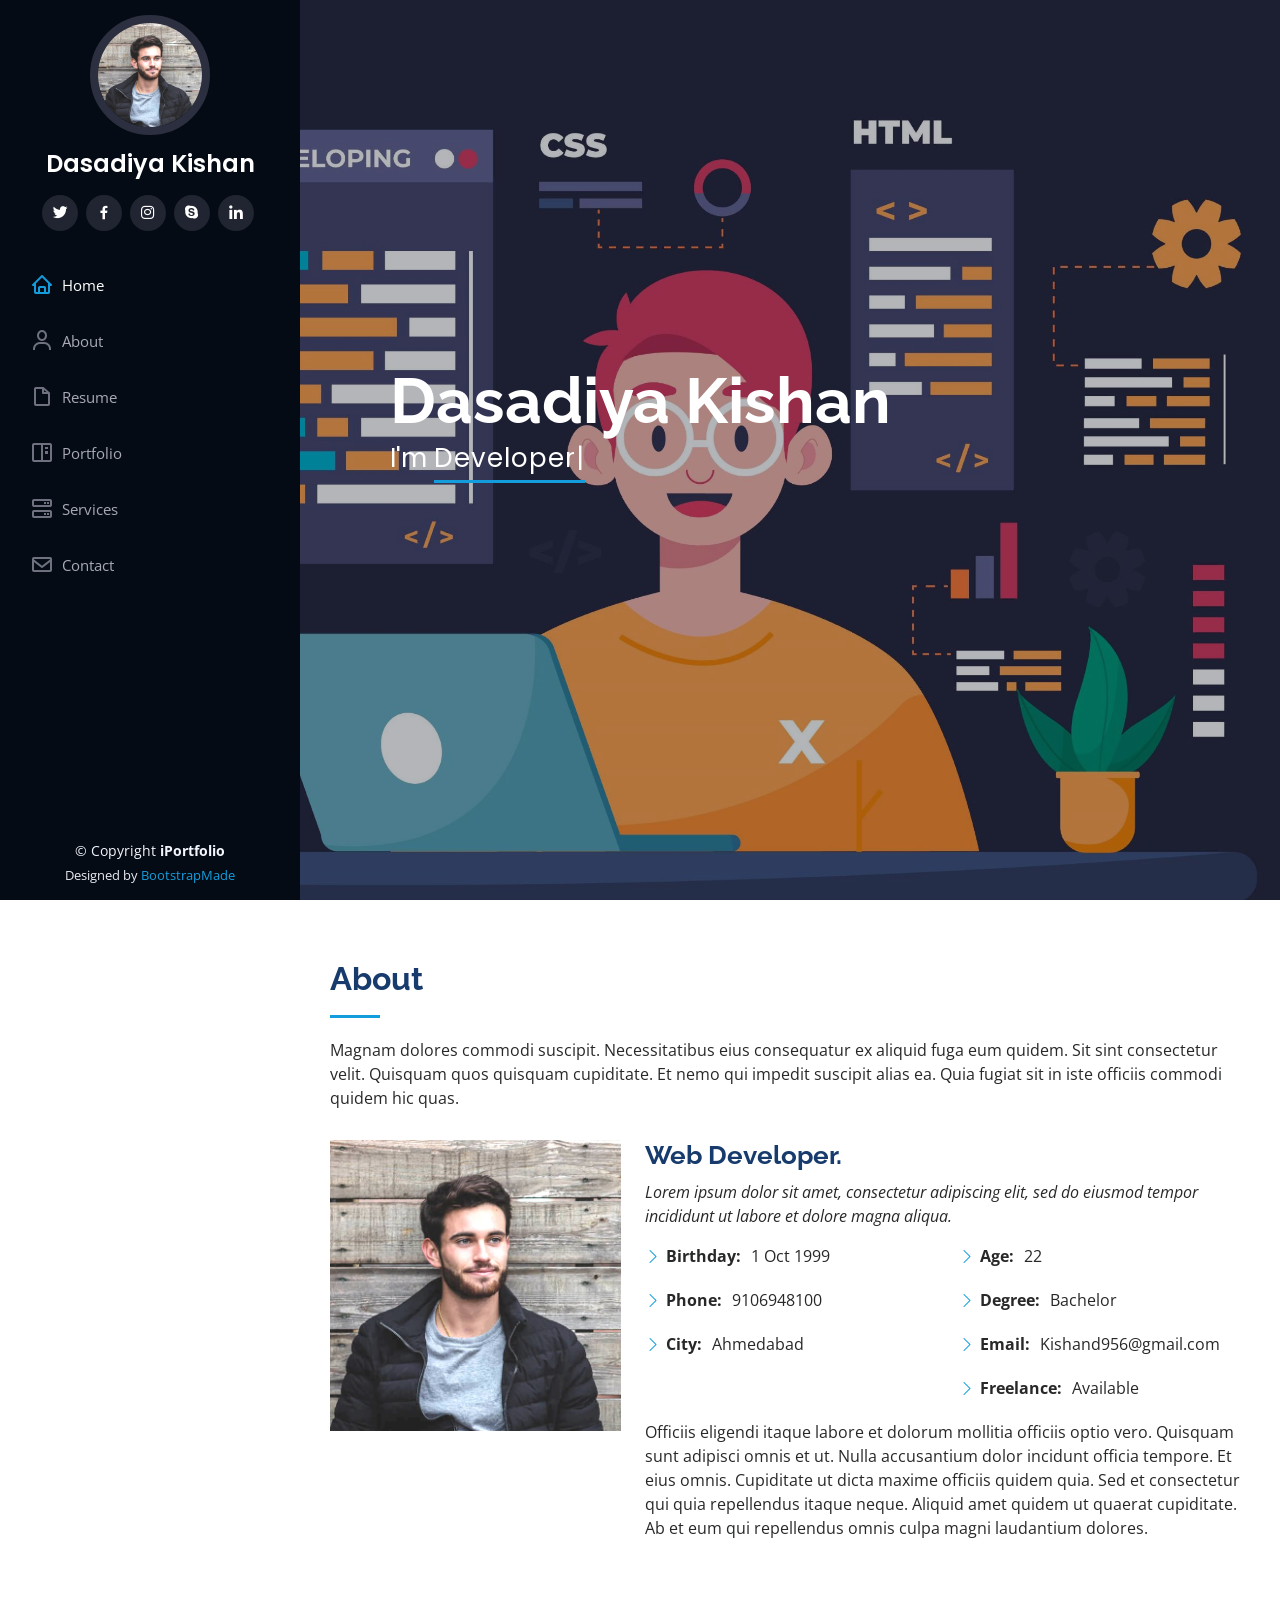
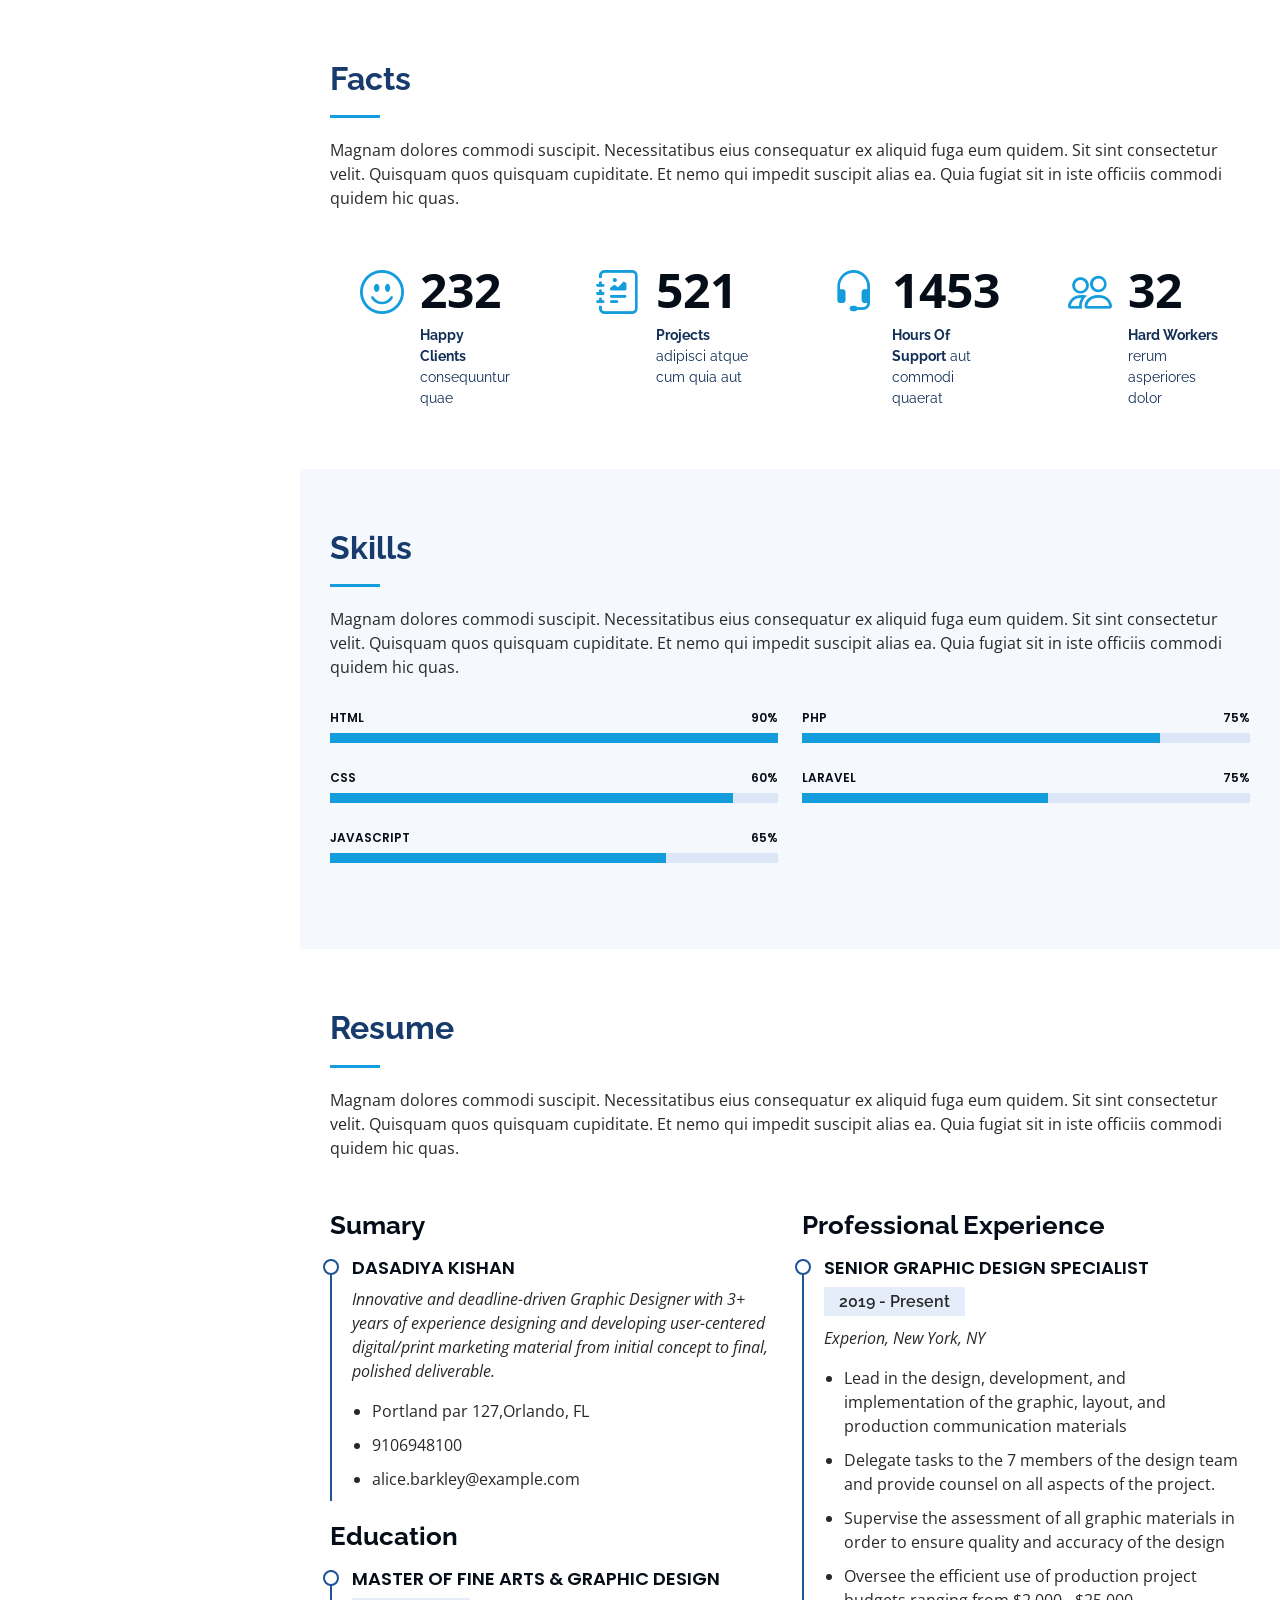
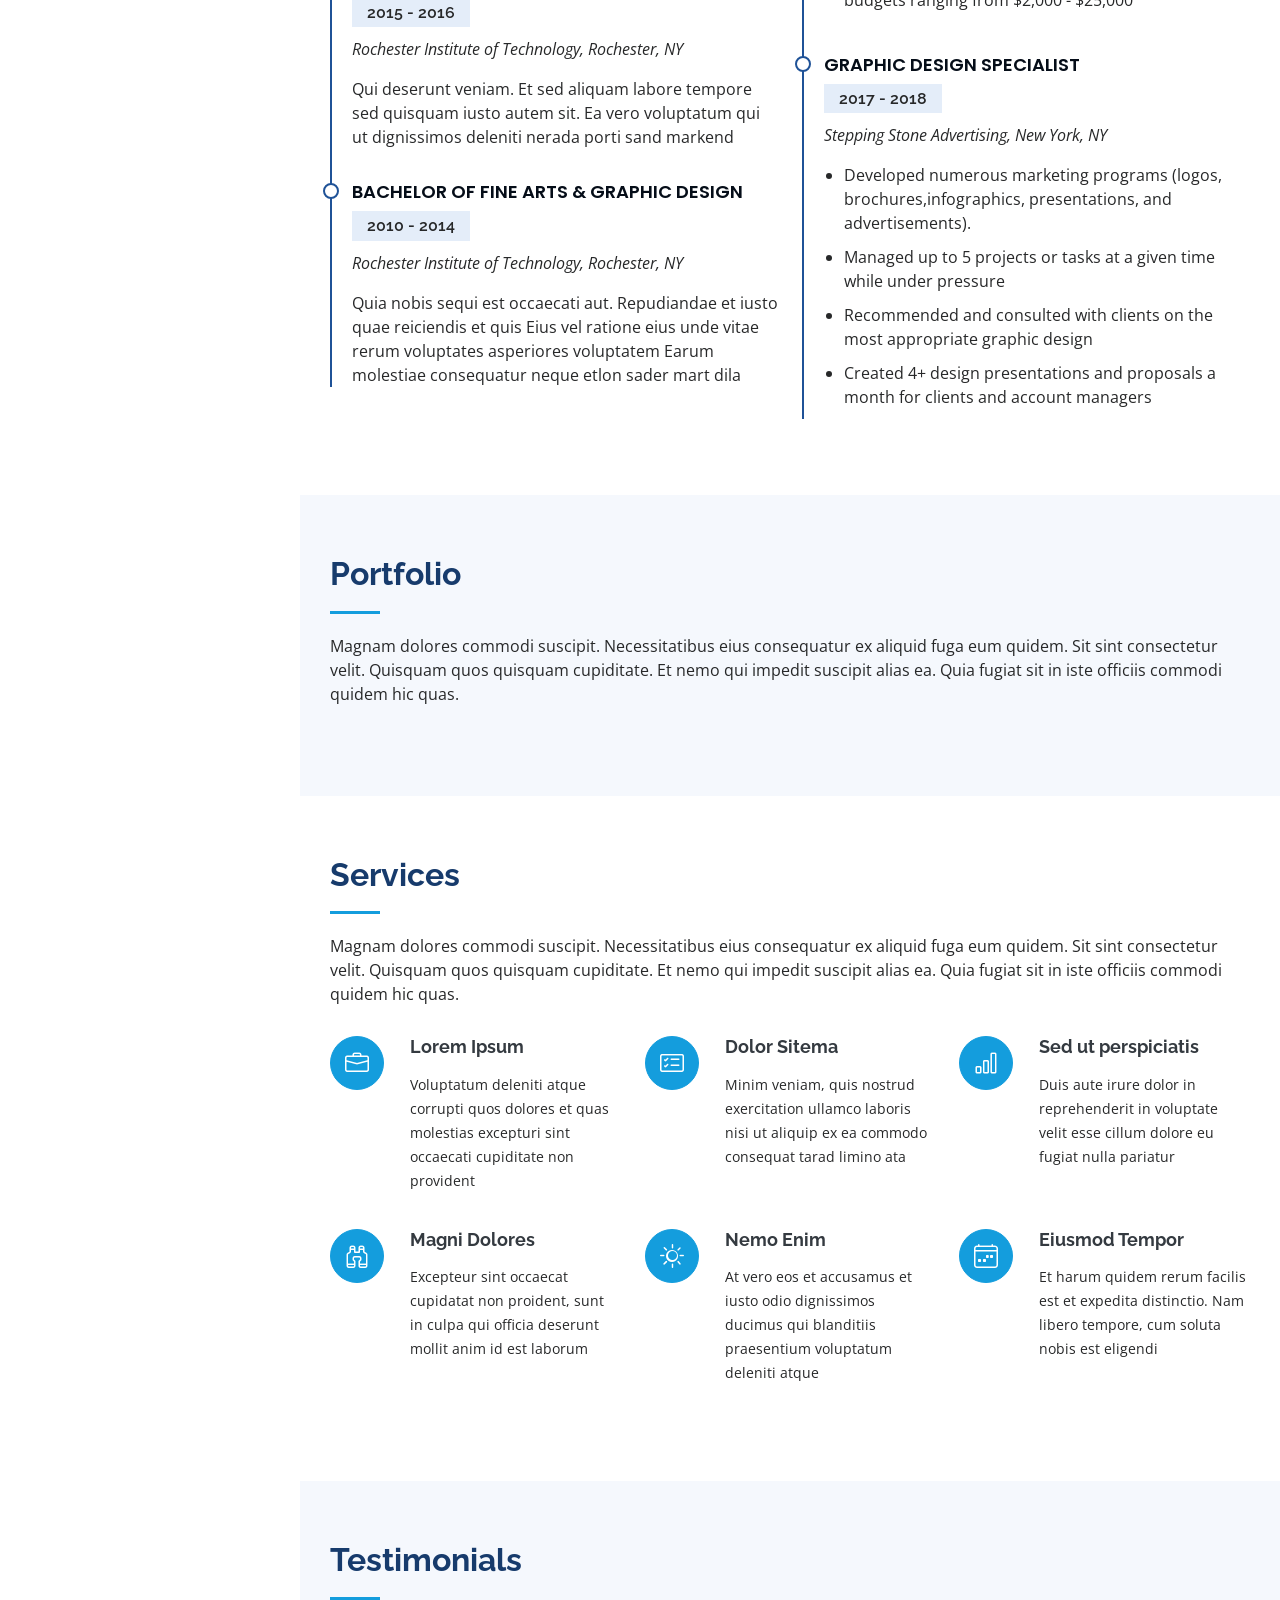
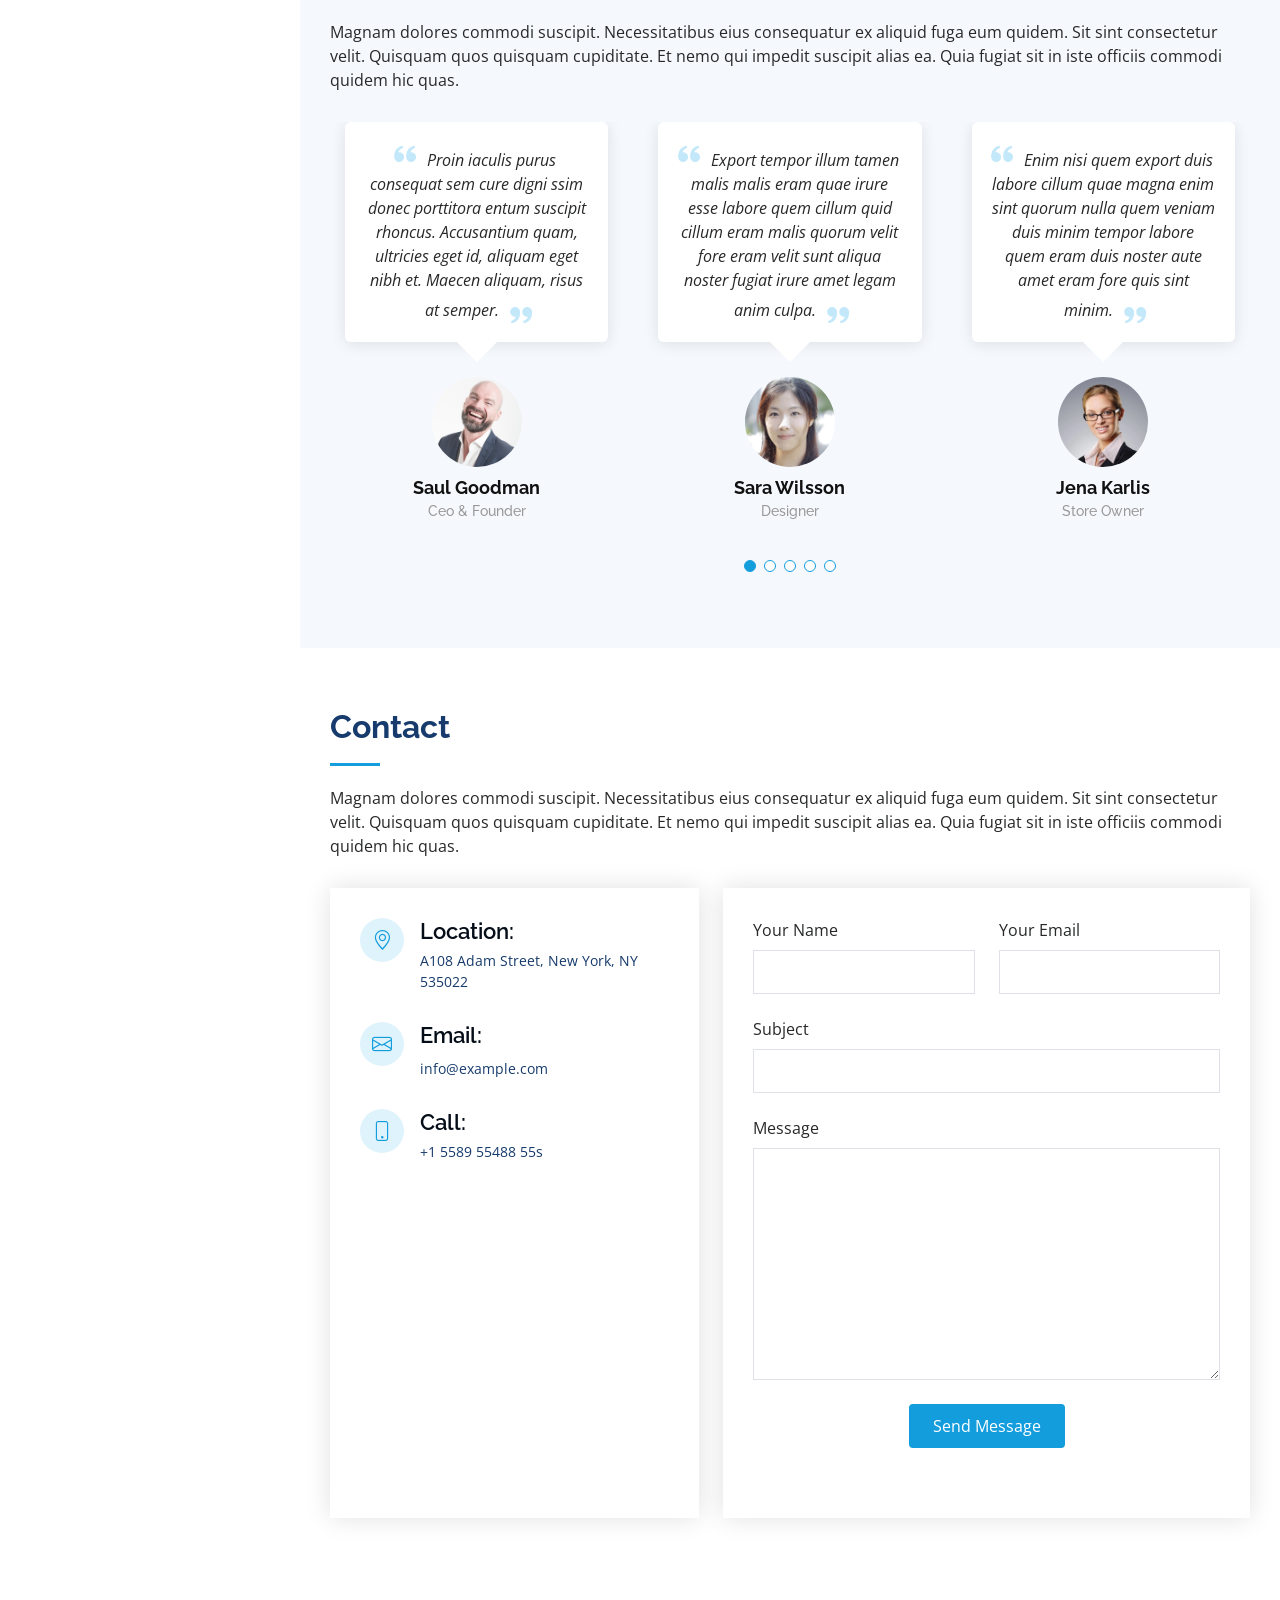
==== index.html @ 2a25ecaf "changes" ====
<!DOCTYPE html>
<html lang="en">

<head>
  <meta charset="utf-8">
  <meta content="width=device-width, initial-scale=1.0" name="viewport">

  <title>iPortfolio Bootstrap Template - Index</title>
  <meta content="" name="description">
  <meta content="" name="keywords">

  <!-- Favicons -->
  <link href="assets/img/favicon.png" rel="icon">
  <link href="assets/img/apple-touch-icon.png" rel="apple-touch-icon">

  <!-- Google Fonts -->
  <link href="https://fonts.googleapis.com/css?family=Open+Sans:300,300i,400,400i,600,600i,700,700i|Raleway:300,300i,400,400i,500,500i,600,600i,700,700i|Poppins:300,300i,400,400i,500,500i,600,600i,700,700i" rel="stylesheet">

  <!-- Vendor CSS Files -->
  <link href="assets/vendor/aos/aos.css" rel="stylesheet">
  <link href="assets/vendor/bootstrap/css/bootstrap.min.css" rel="stylesheet">
  <link href="assets/vendor/bootstrap-icons/bootstrap-icons.css" rel="stylesheet">
  <link href="assets/vendor/boxicons/css/boxicons.min.css" rel="stylesheet">
  <link href="assets/vendor/glightbox/css/glightbox.min.css" rel="stylesheet">
  <link href="assets/vendor/swiper/swiper-bundle.min.css" rel="stylesheet">

  <!-- Template Main CSS File -->
  <link href="assets/css/style.css" rel="stylesheet">
</head>

<body>

  <!-- ======= Mobile nav toggle button ======= -->
  <i class="bi bi-list mobile-nav-toggle d-xl-none"></i>

  <!-- ======= Header ======= -->
  <header id="header">
    <div class="d-flex flex-column">

      <div class="profile">
        <img src="assets/img/profile-img.jpg" alt="" class="img-fluid rounded-circle">
        <h1 class="text-light"><a href="index.html">Dasadiya Kishan</a></h1>
        <div class="social-links mt-3 text-center">
          <a href="#" class="twitter"><i class="bx bxl-twitter"></i></a>
          <a href="#" class="facebook"><i class="bx bxl-facebook"></i></a>
          <a href="#" class="instagram"><i class="bx bxl-instagram"></i></a>
          <a href="#" class="google-plus"><i class="bx bxl-skype"></i></a>
          <a href="#" class="linkedin"><i class="bx bxl-linkedin"></i></a>
        </div>
      </div>

      <nav id="navbar" class="nav-menu navbar">
        <ul>
          <li><a href="#hero" class="nav-link scrollto active"><i class="bx bx-home"></i> <span>Home</span></a></li>
          <li><a href="#about" class="nav-link scrollto"><i class="bx bx-user"></i> <span>About</span></a></li>
          <li><a href="#resume" class="nav-link scrollto"><i class="bx bx-file-blank"></i> <span>Resume</span></a></li>
          <li><a href="#portfolio" class="nav-link scrollto"><i class="bx bx-book-content"></i> <span>Portfolio</span></a></li>
          <li><a href="#services" class="nav-link scrollto"><i class="bx bx-server"></i> <span>Services</span></a></li>
          <li><a href="#contact" class="nav-link scrollto"><i class="bx bx-envelope"></i> <span>Contact</span></a></li>
        </ul>
      </nav><!-- .nav-menu -->
    </div>
  </header><!-- End Header -->

  <!-- ======= Hero Section ======= -->
  <section id="hero" class="d-flex flex-column justify-content-center align-items-center">
    <div class="hero-container" data-aos="fade-in">
      <h1>Dasadiya Kishan</h1>
      <p>I'm <span class="typed" data-typed-items="Developer, Freelancer"></span></p>
    </div>
  </section><!-- End Hero -->

  <main id="main">

    <!-- ======= About Section ======= -->
    <section id="about" class="about">
      <div class="container">

        <div class="section-title">
          <h2>About</h2>
          <p>Magnam dolores commodi suscipit. Necessitatibus eius consequatur ex aliquid fuga eum quidem. Sit sint consectetur velit. Quisquam quos quisquam cupiditate. Et nemo qui impedit suscipit alias ea. Quia fugiat sit in iste officiis commodi quidem hic quas.</p>
        </div>

        <div class="row">
          <div class="col-lg-4" data-aos="fade-right">
            <img src="assets/img/profile-img.jpg" class="img-fluid" alt="">
          </div>
          <div class="col-lg-8 pt-4 pt-lg-0 content" data-aos="fade-left">
            <h3>Web Developer.</h3>
            <p class="fst-italic">
              Lorem ipsum dolor sit amet, consectetur adipiscing elit, sed do eiusmod tempor incididunt ut labore et dolore
              magna aliqua.
            </p>
            <div class="row">
              <div class="col-lg-6">
                <ul>
                  <li><i class="bi bi-chevron-right"></i> <strong>Birthday:</strong> <span>1 Oct 1999</span></li>
                  <!-- <li><i class="bi bi-chevron-right"></i> <strong>Website:</strong> <span>www.example.com</span></li> -->
                  <li><i class="bi bi-chevron-right"></i> <strong>Phone:</strong> <span>9106948100</span></li>
                  <li><i class="bi bi-chevron-right"></i> <strong>City:</strong> <span>Ahmedabad</span></li>
                </ul>
              </div>
              <div class="col-lg-6">
                <ul>
                  <li><i class="bi bi-chevron-right"></i> <strong>Age:</strong> <span>22</span></li>
                  <li><i class="bi bi-chevron-right"></i> <strong>Degree:</strong> <span>Bachelor</span></li>
                  <li><i class="bi bi-chevron-right"></i> <strong>Email:</strong> <span>Kishand956@gmail.com</span></li>
                  <li><i class="bi bi-chevron-right"></i> <strong>Freelance:</strong> <span>Available</span></li>
                </ul>
              </div>
            </div>
            <p>
              Officiis eligendi itaque labore et dolorum mollitia officiis optio vero. Quisquam sunt adipisci omnis et ut. Nulla accusantium dolor incidunt officia tempore. Et eius omnis.
              Cupiditate ut dicta maxime officiis quidem quia. Sed et consectetur qui quia repellendus itaque neque. Aliquid amet quidem ut quaerat cupiditate. Ab et eum qui repellendus omnis culpa magni laudantium dolores.
            </p>
          </div>
        </div>

      </div>
    </section><!-- End About Section -->

    <!-- ======= Facts Section ======= -->
    <section id="facts" class="facts">
      <div class="container">

        <div class="section-title">
          <h2>Facts</h2>
          <p>Magnam dolores commodi suscipit. Necessitatibus eius consequatur ex aliquid fuga eum quidem. Sit sint consectetur velit. Quisquam quos quisquam cupiditate. Et nemo qui impedit suscipit alias ea. Quia fugiat sit in iste officiis commodi quidem hic quas.</p>
        </div>

        <div class="row no-gutters">

          <div class="col-lg-3 col-md-6 d-md-flex align-items-md-stretch" data-aos="fade-up">
            <div class="count-box">
              <i class="bi bi-emoji-smile"></i>
              <span data-purecounter-start="0" data-purecounter-end="232" data-purecounter-duration="1" class="purecounter"></span>
              <p><strong>Happy Clients</strong> consequuntur quae</p>
            </div>
          </div>

          <div class="col-lg-3 col-md-6 d-md-flex align-items-md-stretch" data-aos="fade-up" data-aos-delay="100">
            <div class="count-box">
              <i class="bi bi-journal-richtext"></i>
              <span data-purecounter-start="0" data-purecounter-end="521" data-purecounter-duration="1" class="purecounter"></span>
              <p><strong>Projects</strong> adipisci atque cum quia aut</p>
            </div>
          </div>

          <div class="col-lg-3 col-md-6 d-md-flex align-items-md-stretch" data-aos="fade-up" data-aos-delay="200">
            <div class="count-box">
              <i class="bi bi-headset"></i>
              <span data-purecounter-start="0" data-purecounter-end="1453" data-purecounter-duration="1" class="purecounter"></span>
              <p><strong>Hours Of Support</strong> aut commodi quaerat</p>
            </div>
          </div>

          <div class="col-lg-3 col-md-6 d-md-flex align-items-md-stretch" data-aos="fade-up" data-aos-delay="300">
            <div class="count-box">
              <i class="bi bi-people"></i>
              <span data-purecounter-start="0" data-purecounter-end="32" data-purecounter-duration="1" class="purecounter"></span>
              <p><strong>Hard Workers</strong> rerum asperiores dolor</p>
            </div>
          </div>

        </div>

      </div>
    </section><!-- End Facts Section -->

    <!-- ======= Skills Section ======= -->
    <section id="skills" class="skills section-bg">
      <div class="container">

        <div class="section-title">
          <h2>Skills</h2>
          <p>Magnam dolores commodi suscipit. Necessitatibus eius consequatur ex aliquid fuga eum quidem. Sit sint consectetur velit. Quisquam quos quisquam cupiditate. Et nemo qui impedit suscipit alias ea. Quia fugiat sit in iste officiis commodi quidem hic quas.</p>
        </div>

        <div class="row skills-content">

          <div class="col-lg-6" data-aos="fade-up">

            <div class="progress">
              <span class="skill">HTML <i class="val">90%</i></span>
              <div class="progress-bar-wrap">
                <div class="progress-bar" role="progressbar" aria-valuenow="100" aria-valuemin="0" aria-valuemax="100"></div>
              </div>
            </div>

            <div class="progress">
              <span class="skill">CSS <i class="val">60%</i></span>
              <div class="progress-bar-wrap">
                <div class="progress-bar" role="progressbar" aria-valuenow="90" aria-valuemin="0" aria-valuemax="100"></div>
              </div>
            </div>

            <div class="progress">
              <span class="skill">JavaScript <i class="val">65%</i></span>
              <div class="progress-bar-wrap">
                <div class="progress-bar" role="progressbar" aria-valuenow="75" aria-valuemin="0" aria-valuemax="100"></div>
              </div>
            </div>

          </div>

          <div class="col-lg-6" data-aos="fade-up" data-aos-delay="100">

            <div class="progress">
              <span class="skill">PHP <i class="val">75%</i></span>
              <div class="progress-bar-wrap">
                <div class="progress-bar" role="progressbar" aria-valuenow="80" aria-valuemin="0" aria-valuemax="100"></div>
              </div>
            </div>
<!-- 
            <div class="progress">
              <span class="skill">WordPress/CMS <i class="val">90%</i></span>
              <div class="progress-bar-wrap">
                <div class="progress-bar" role="progressbar" aria-valuenow="90" aria-valuemin="0" aria-valuemax="100"></div>
              </div>
            </div> -->

            <div class="progress">
              <span class="skill">Laravel <i class="val">75%</i></span>
              <div class="progress-bar-wrap">
                <div class="progress-bar" role="progressbar" aria-valuenow="55" aria-valuemin="0" aria-valuemax="100"></div>
              </div>
            </div>

          </div>

        </div>

      </div>
    </section><!-- End Skills Section -->

    <!-- ======= Resume Section ======= -->
    <section id="resume" class="resume">
      <div class="container">

        <div class="section-title">
          <h2>Resume</h2>
          <p>Magnam dolores commodi suscipit. Necessitatibus eius consequatur ex aliquid fuga eum quidem. Sit sint consectetur velit. Quisquam quos quisquam cupiditate. Et nemo qui impedit suscipit alias ea. Quia fugiat sit in iste officiis commodi quidem hic quas.</p>
        </div>

        <div class="row">
          <div class="col-lg-6" data-aos="fade-up">
            <h3 class="resume-title">Sumary</h3>
            <div class="resume-item pb-0">
              <h4>Dasadiya Kishan</h4>
              <p><em>Innovative and deadline-driven Graphic Designer with 3+ years of experience designing and developing user-centered digital/print marketing material from initial concept to final, polished deliverable.</em></p>
              <ul>
                <li>Portland par 127,Orlando, FL</li>
                <li>9106948100</li>
                <li>alice.barkley@example.com</li>
              </ul>
            </div>

            <h3 class="resume-title">Education</h3>
            <div class="resume-item">
              <h4>Master of Fine Arts &amp; Graphic Design</h4>
              <h5>2015 - 2016</h5>
              <p><em>Rochester Institute of Technology, Rochester, NY</em></p>
              <p>Qui deserunt veniam. Et sed aliquam labore tempore sed quisquam iusto autem sit. Ea vero voluptatum qui ut dignissimos deleniti nerada porti sand markend</p>
            </div>
            <div class="resume-item">
              <h4>Bachelor of Fine Arts &amp; Graphic Design</h4>
              <h5>2010 - 2014</h5>
              <p><em>Rochester Institute of Technology, Rochester, NY</em></p>
              <p>Quia nobis sequi est occaecati aut. Repudiandae et iusto quae reiciendis et quis Eius vel ratione eius unde vitae rerum voluptates asperiores voluptatem Earum molestiae consequatur neque etlon sader mart dila</p>
            </div>
          </div>
          <div class="col-lg-6" data-aos="fade-up" data-aos-delay="100">
            <h3 class="resume-title">Professional Experience</h3>
            <div class="resume-item">
              <h4>Senior graphic design specialist</h4>
              <h5>2019 - Present</h5>
              <p><em>Experion, New York, NY </em></p>
              <ul>
                <li>Lead in the design, development, and implementation of the graphic, layout, and production communication materials</li>
                <li>Delegate tasks to the 7 members of the design team and provide counsel on all aspects of the project. </li>
                <li>Supervise the assessment of all graphic materials in order to ensure quality and accuracy of the design</li>
                <li>Oversee the efficient use of production project budgets ranging from $2,000 - $25,000</li>
              </ul>
            </div>
            <div class="resume-item">
              <h4>Graphic design specialist</h4>
              <h5>2017 - 2018</h5>
              <p><em>Stepping Stone Advertising, New York, NY</em></p>
              <ul>
                <li>Developed numerous marketing programs (logos, brochures,infographics, presentations, and advertisements).</li>
                <li>Managed up to 5 projects or tasks at a given time while under pressure</li>
                <li>Recommended and consulted with clients on the most appropriate graphic design</li>
                <li>Created 4+ design presentations and proposals a month for clients and account managers</li>
              </ul>
            </div>
          </div>
        </div>

      </div>
    </section><!-- End Resume Section -->

    <!-- ======= Portfolio Section ======= -->
    <section id="portfolio" class="portfolio section-bg">
      <div class="container">

        <div class="section-title">
          <h2>Portfolio</h2>
          <p>Magnam dolores commodi suscipit. Necessitatibus eius consequatur ex aliquid fuga eum quidem. Sit sint consectetur velit. Quisquam quos quisquam cupiditate. Et nemo qui impedit suscipit alias ea. Quia fugiat sit in iste officiis commodi quidem hic quas.</p>
        </div>

        <!-- <div class="row" data-aos="fade-up">
          <div class="col-lg-12 d-flex justify-content-center">
            <ul id="portfolio-flters">
              <li data-filter="*" class="filter-active">All</li>
              <li data-filter=".filter-app">App</li>
              <li data-filter=".filter-card">Card</li>
              <li data-filter=".filter-web">Web</li>
            </ul>
          </div>
        </div> -->

        <!-- <div class="row portfolio-container" data-aos="fade-up" data-aos-delay="100">

          <div class="col-lg-4 col-md-6 portfolio-item filter-app">
            <div class="portfolio-wrap">
              <img src="assets/img/portfolio/portfolio-1.jpg" class="img-fluid" alt="">
              <div class="portfolio-links">
                <a href="assets/img/portfolio/portfolio-1.jpg" data-gallery="portfolioGallery" class="portfolio-lightbox" title="App 1"><i class="bx bx-plus"></i></a>
                <a href="portfolio-details.html" title="More Details"><i class="bx bx-link"></i></a>
              </div>
            </div>
          </div>

          <div class="col-lg-4 col-md-6 portfolio-item filter-web">
            <div class="portfolio-wrap">
              <img src="assets/img/portfolio/portfolio-2.jpg" class="img-fluid" alt="">
              <div class="portfolio-links">
                <a href="assets/img/portfolio/portfolio-2.jpg" data-gallery="portfolioGallery" class="portfolio-lightbox" title="Web 3"><i class="bx bx-plus"></i></a>
                <a href="portfolio-details.html" title="More Details"><i class="bx bx-link"></i></a>
              </div>
            </div>
          </div>

          <div class="col-lg-4 col-md-6 portfolio-item filter-app">
            <div class="portfolio-wrap">
              <img src="assets/img/portfolio/portfolio-3.jpg" class="img-fluid" alt="">
              <div class="portfolio-links">
                <a href="assets/img/portfolio/portfolio-3.jpg" data-gallery="portfolioGallery" class="portfolio-lightbox" title="App 2"><i class="bx bx-plus"></i></a>
                <a href="portfolio-details.html" title="More Details"><i class="bx bx-link"></i></a>
              </div>
            </div>
          </div>

          <div class="col-lg-4 col-md-6 portfolio-item filter-card">
            <div class="portfolio-wrap">
              <img src="assets/img/portfolio/portfolio-4.jpg" class="img-fluid" alt="">
              <div class="portfolio-links">
                <a href="assets/img/portfolio/portfolio-4.jpg" data-gallery="portfolioGallery" class="portfolio-lightbox" title="Card 2"><i class="bx bx-plus"></i></a>
                <a href="portfolio-details.html" title="More Details"><i class="bx bx-link"></i></a>
              </div>
            </div>
          </div>

          <div class="col-lg-4 col-md-6 portfolio-item filter-web">
            <div class="portfolio-wrap">
              <img src="assets/img/portfolio/portfolio-5.jpg" class="img-fluid" alt="">
              <div class="portfolio-links">
                <a href="assets/img/portfolio/portfolio-5.jpg" data-gallery="portfolioGallery" class="portfolio-lightbox" title="Web 2"><i class="bx bx-plus"></i></a>
                <a href="portfolio-details.html" title="More Details"><i class="bx bx-link"></i></a>
              </div>
            </div>
          </div>

          <div class="col-lg-4 col-md-6 portfolio-item filter-app">
            <div class="portfolio-wrap">
              <img src="assets/img/portfolio/portfolio-6.jpg" class="img-fluid" alt="">
              <div class="portfolio-links">
                <a href="assets/img/portfolio/portfolio-6.jpg" data-gallery="portfolioGallery" class="portfolio-lightbox" title="App 3"><i class="bx bx-plus"></i></a>
                <a href="portfolio-details.html" title="More Details"><i class="bx bx-link"></i></a>
              </div>
            </div>
          </div>

          <div class="col-lg-4 col-md-6 portfolio-item filter-card">
            <div class="portfolio-wrap">
              <img src="assets/img/portfolio/portfolio-7.jpg" class="img-fluid" alt="">
              <div class="portfolio-links">
                <a href="assets/img/portfolio/portfolio-7.jpg" data-gallery="portfolioGallery" class="portfolio-lightbox" title="Card 1"><i class="bx bx-plus"></i></a>
                <a href="portfolio-details.html" title="More Details"><i class="bx bx-link"></i></a>
              </div>
            </div>
          </div>

          <div class="col-lg-4 col-md-6 portfolio-item filter-card">
            <div class="portfolio-wrap">
              <img src="assets/img/portfolio/portfolio-8.jpg" class="img-fluid" alt="">
              <div class="portfolio-links">
                <a href="assets/img/portfolio/portfolio-8.jpg" data-gallery="portfolioGallery" class="portfolio-lightbox" title="Card 3"><i class="bx bx-plus"></i></a>
                <a href="portfolio-details.html" title="More Details"><i class="bx bx-link"></i></a>
              </div>
            </div>
          </div>

          <div class="col-lg-4 col-md-6 portfolio-item filter-web">
            <div class="portfolio-wrap">
              <img src="assets/img/portfolio/portfolio-9.jpg" class="img-fluid" alt="">
              <div class="portfolio-links">
                <a href="assets/img/portfolio/portfolio-9.jpg" data-gallery="portfolioGallery" class="portfolio-lightbox" title="Web 3"><i class="bx bx-plus"></i></a>
                <a href="portfolio-details.html" title="More Details"><i class="bx bx-link"></i></a>
              </div>
            </div>
          </div>

        </div> -->

      </div>
    </section><!-- End Portfolio Section -->

    <!-- ======= Services Section ======= -->
    <section id="services" class="services">
      <div class="container">

        <div class="section-title">
          <h2>Services</h2>
          <p>Magnam dolores commodi suscipit. Necessitatibus eius consequatur ex aliquid fuga eum quidem. Sit sint consectetur velit. Quisquam quos quisquam cupiditate. Et nemo qui impedit suscipit alias ea. Quia fugiat sit in iste officiis commodi quidem hic quas.</p>
        </div>

        <div class="row">
          <div class="col-lg-4 col-md-6 icon-box" data-aos="fade-up">
            <div class="icon"><i class="bi bi-briefcase"></i></div>
            <h4 class="title"><a href="">Lorem Ipsum</a></h4>
            <p class="description">Voluptatum deleniti atque corrupti quos dolores et quas molestias excepturi sint occaecati cupiditate non provident</p>
          </div>
          <div class="col-lg-4 col-md-6 icon-box" data-aos="fade-up" data-aos-delay="100">
            <div class="icon"><i class="bi bi-card-checklist"></i></div>
            <h4 class="title"><a href="">Dolor Sitema</a></h4>
            <p class="description">Minim veniam, quis nostrud exercitation ullamco laboris nisi ut aliquip ex ea commodo consequat tarad limino ata</p>
          </div>
          <div class="col-lg-4 col-md-6 icon-box" data-aos="fade-up" data-aos-delay="200">
            <div class="icon"><i class="bi bi-bar-chart"></i></div>
            <h4 class="title"><a href="">Sed ut perspiciatis</a></h4>
            <p class="description">Duis aute irure dolor in reprehenderit in voluptate velit esse cillum dolore eu fugiat nulla pariatur</p>
          </div>
          <div class="col-lg-4 col-md-6 icon-box" data-aos="fade-up" data-aos-delay="300">
            <div class="icon"><i class="bi bi-binoculars"></i></div>
            <h4 class="title"><a href="">Magni Dolores</a></h4>
            <p class="description">Excepteur sint occaecat cupidatat non proident, sunt in culpa qui officia deserunt mollit anim id est laborum</p>
          </div>
          <div class="col-lg-4 col-md-6 icon-box" data-aos="fade-up" data-aos-delay="400">
            <div class="icon"><i class="bi bi-brightness-high"></i></div>
            <h4 class="title"><a href="">Nemo Enim</a></h4>
            <p class="description">At vero eos et accusamus et iusto odio dignissimos ducimus qui blanditiis praesentium voluptatum deleniti atque</p>
          </div>
          <div class="col-lg-4 col-md-6 icon-box" data-aos="fade-up" data-aos-delay="500">
            <div class="icon"><i class="bi bi-calendar4-week"></i></div>
            <h4 class="title"><a href="">Eiusmod Tempor</a></h4>
            <p class="description">Et harum quidem rerum facilis est et expedita distinctio. Nam libero tempore, cum soluta nobis est eligendi</p>
          </div>
        </div>

      </div>
    </section><!-- End Services Section -->

    <!-- ======= Testimonials Section ======= -->
    <section id="testimonials" class="testimonials section-bg">
      <div class="container">

        <div class="section-title">
          <h2>Testimonials</h2>
          <p>Magnam dolores commodi suscipit. Necessitatibus eius consequatur ex aliquid fuga eum quidem. Sit sint consectetur velit. Quisquam quos quisquam cupiditate. Et nemo qui impedit suscipit alias ea. Quia fugiat sit in iste officiis commodi quidem hic quas.</p>
        </div>

        <div class="testimonials-slider swiper" data-aos="fade-up" data-aos-delay="100">
          <div class="swiper-wrapper">

            <div class="swiper-slide">
              <div class="testimonial-item" data-aos="fade-up">
                <p>
                  <i class="bx bxs-quote-alt-left quote-icon-left"></i>
                  Proin iaculis purus consequat sem cure digni ssim donec porttitora entum suscipit rhoncus. Accusantium quam, ultricies eget id, aliquam eget nibh et. Maecen aliquam, risus at semper.
                  <i class="bx bxs-quote-alt-right quote-icon-right"></i>
                </p>
                <img src="assets/img/testimonials/testimonials-1.jpg" class="testimonial-img" alt="">
                <h3>Saul Goodman</h3>
                <h4>Ceo &amp; Founder</h4>
              </div>
            </div><!-- End testimonial item -->

            <div class="swiper-slide">
              <div class="testimonial-item" data-aos="fade-up" data-aos-delay="100">
                <p>
                  <i class="bx bxs-quote-alt-left quote-icon-left"></i>
                  Export tempor illum tamen malis malis eram quae irure esse labore quem cillum quid cillum eram malis quorum velit fore eram velit sunt aliqua noster fugiat irure amet legam anim culpa.
                  <i class="bx bxs-quote-alt-right quote-icon-right"></i>
                </p>
                <img src="assets/img/testimonials/testimonials-2.jpg" class="testimonial-img" alt="">
                <h3>Sara Wilsson</h3>
                <h4>Designer</h4>
              </div>
            </div><!-- End testimonial item -->

            <div class="swiper-slide">
              <div class="testimonial-item" data-aos="fade-up" data-aos-delay="200">
                <p>
                  <i class="bx bxs-quote-alt-left quote-icon-left"></i>
                  Enim nisi quem export duis labore cillum quae magna enim sint quorum nulla quem veniam duis minim tempor labore quem eram duis noster aute amet eram fore quis sint minim.
                  <i class="bx bxs-quote-alt-right quote-icon-right"></i>
                </p>
                <img src="assets/img/testimonials/testimonials-3.jpg" class="testimonial-img" alt="">
                <h3>Jena Karlis</h3>
                <h4>Store Owner</h4>
              </div>
            </div><!-- End testimonial item -->

            <div class="swiper-slide">
              <div class="testimonial-item" data-aos="fade-up" data-aos-delay="300">
                <p>
                  <i class="bx bxs-quote-alt-left quote-icon-left"></i>
                  Fugiat enim eram quae cillum dolore dolor amet nulla culpa multos export minim fugiat minim velit minim dolor enim duis veniam ipsum anim magna sunt elit fore quem dolore labore illum veniam.
                  <i class="bx bxs-quote-alt-right quote-icon-right"></i>
                </p>
                <img src="assets/img/testimonials/testimonials-4.jpg" class="testimonial-img" alt="">
                <h3>Matt Brandon</h3>
                <h4>Freelancer</h4>
              </div>
            </div><!-- End testimonial item -->

            <div class="swiper-slide">
              <div class="testimonial-item" data-aos="fade-up" data-aos-delay="400">
                <p>
                  <i class="bx bxs-quote-alt-left quote-icon-left"></i>
                  Quis quorum aliqua sint quem legam fore sunt eram irure aliqua veniam tempor noster veniam enim culpa labore duis sunt culpa nulla illum cillum fugiat legam esse veniam culpa fore nisi cillum quid.
                  <i class="bx bxs-quote-alt-right quote-icon-right"></i>
                </p>
                <img src="assets/img/testimonials/testimonials-5.jpg" class="testimonial-img" alt="">
                <h3>John Larson</h3>
                <h4>Entrepreneur</h4>
              </div>
            </div><!-- End testimonial item -->

          </div>
          <div class="swiper-pagination"></div>
        </div>

      </div>
    </section><!-- End Testimonials Section -->

    <!-- ======= Contact Section ======= -->
    <section id="contact" class="contact">
      <div class="container">

        <div class="section-title">
          <h2>Contact</h2>
          <p>Magnam dolores commodi suscipit. Necessitatibus eius consequatur ex aliquid fuga eum quidem. Sit sint consectetur velit. Quisquam quos quisquam cupiditate. Et nemo qui impedit suscipit alias ea. Quia fugiat sit in iste officiis commodi quidem hic quas.</p>
        </div>

        <div class="row" data-aos="fade-in">

          <div class="col-lg-5 d-flex align-items-stretch">
            <div class="info">
              <div class="address">
                <i class="bi bi-geo-alt"></i>
                <h4>Location:</h4>
                <p>A108 Adam Street, New York, NY 535022</p>
              </div>

              <div class="email">
                <i class="bi bi-envelope"></i>
                <h4>Email:</h4>
                <p>info@example.com</p>
              </div>

              <div class="phone">
                <i class="bi bi-phone"></i>
                <h4>Call:</h4>
                <p>+1 5589 55488 55s</p>
              </div>

              <iframe src="https://www.google.com/maps/embed?pb=!1m14!1m8!1m3!1d12097.433213460943!2d-74.0062269!3d40.7101282!3m2!1i1024!2i768!4f13.1!3m3!1m2!1s0x0%3A0xb89d1fe6bc499443!2sDowntown+Conference+Center!5e0!3m2!1smk!2sbg!4v1539943755621" frameborder="0" style="border:0; width: 100%; height: 290px;" allowfullscreen></iframe>
            </div>

          </div>

          <div class="col-lg-7 mt-5 mt-lg-0 d-flex align-items-stretch">
            <form action="forms/contact.php" method="post" role="form" class="php-email-form">
              <div class="row">
                <div class="form-group col-md-6">
                  <label for="name">Your Name</label>
                  <input type="text" name="name" class="form-control" id="name" required>
                </div>
                <div class="form-group col-md-6">
                  <label for="name">Your Email</label>
                  <input type="email" class="form-control" name="email" id="email" required>
                </div>
              </div>
              <div class="form-group">
                <label for="name">Subject</label>
                <input type="text" class="form-control" name="subject" id="subject" required>
              </div>
              <div class="form-group">
                <label for="name">Message</label>
                <textarea class="form-control" name="message" rows="10" required></textarea>
              </div>
              <div class="my-3">
                <div class="loading">Loading</div>
                <div class="error-message"></div>
                <div class="sent-message">Your message has been sent. Thank you!</div>
              </div>
              <div class="text-center"><button type="submit">Send Message</button></div>
            </form>
          </div>

        </div>

      </div>
    </section><!-- End Contact Section -->

  </main><!-- End #main -->

  <!-- ======= Footer ======= -->
  <footer id="footer">
    <div class="container">
      <div class="copyright">
        &copy; Copyright <strong><span>iPortfolio</span></strong>
      </div>
      <div class="credits">
        <!-- All the links in the footer should remain intact. -->
        <!-- You can delete the links only if you purchased the pro version. -->
        <!-- Licensing information: https://bootstrapmade.com/license/ -->
        <!-- Purchase the pro version with working PHP/AJAX contact form: https://bootstrapmade.com/iportfolio-bootstrap-portfolio-websites-template/ -->
        Designed by <a href="https://bootstrapmade.com/">BootstrapMade</a>
      </div>
    </div>
  </footer><!-- End  Footer -->

  <a href="#" class="back-to-top d-flex align-items-center justify-content-center"><i class="bi bi-arrow-up-short"></i></a>

  <!-- Vendor JS Files -->
  <script src="assets/vendor/purecounter/purecounter_vanilla.js"></script>
  <script src="assets/vendor/aos/aos.js"></script>
  <script src="assets/vendor/bootstrap/js/bootstrap.bundle.min.js"></script>
  <script src="assets/vendor/glightbox/js/glightbox.min.js"></script>
  <script src="assets/vendor/isotope-layout/isotope.pkgd.min.js"></script>
  <script src="assets/vendor/swiper/swiper-bundle.min.js"></script>
  <script src="assets/vendor/typed.js/typed.umd.js"></script>
  <script src="assets/vendor/waypoints/noframework.waypoints.js"></script>
  <script src="assets/vendor/php-email-form/validate.js"></script>

  <!-- Template Main JS File -->
  <script src="assets/js/main.js"></script>

</body>

</html>
---- assets/css/style.css ----
/**
* Template Name: iPortfolio
* Updated: May 30 2023 with Bootstrap v5.3.0
* Template URL: https://bootstrapmade.com/iportfolio-bootstrap-portfolio-websites-template/
* Author: BootstrapMade.com
* License: https://bootstrapmade.com/license/
*/

/*--------------------------------------------------------------
# General
--------------------------------------------------------------*/
body {
  font-family: "Open Sans", sans-serif;
  color: #272829;
}

a {
  color: #149ddd;
  text-decoration: none;
}

a:hover {
  color: #37b3ed;
  text-decoration: none;
}

h1,
h2,
h3,
h4,
h5,
h6 {
  font-family: "Raleway", sans-serif;
}

/*--------------------------------------------------------------
# Back to top button
--------------------------------------------------------------*/
.back-to-top {
  position: fixed;
  visibility: hidden;
  opacity: 0;
  right: 15px;
  bottom: 15px;
  z-index: 996;
  background: #149ddd;
  width: 40px;
  height: 40px;
  border-radius: 50px;
  transition: all 0.4s;
}

.back-to-top i {
  font-size: 28px;
  color: #fff;
  line-height: 0;
}

.back-to-top:hover {
  background: #2eafec;
  color: #fff;
}

.back-to-top.active {
  visibility: visible;
  opacity: 1;
}

/*--------------------------------------------------------------
# Header
--------------------------------------------------------------*/
#header {
  position: fixed;
  top: 0;
  left: 0;
  bottom: 0;
  width: 300px;
  transition: all ease-in-out 0.5s;
  z-index: 9997;
  transition: all 0.5s;
  padding: 0 15px;
  background: #040b14;
  overflow-y: auto;
}

#header .profile img {
  margin: 15px auto;
  display: block;
  width: 120px;
  border: 8px solid #2c2f3f;
}

#header .profile h1 {
  font-size: 24px;
  margin: 0;
  padding: 0;
  font-weight: 600;
  -moz-text-align-last: center;
  text-align-last: center;
  font-family: "Poppins", sans-serif;
}

#header .profile h1 a,
#header .profile h1 a:hover {
  color: #fff;
  text-decoration: none;
}

#header .profile .social-links a {
  font-size: 18px;
  display: inline-block;
  background: #212431;
  color: #fff;
  line-height: 1;
  padding: 8px 0;
  margin-right: 4px;
  border-radius: 50%;
  text-align: center;
  width: 36px;
  height: 36px;
  transition: 0.3s;
}

#header .profile .social-links a:hover {
  background: #149ddd;
  color: #fff;
  text-decoration: none;
}

#main {
  margin-left: 300px;
}

.container,
.container-fluid {
  padding-left: 30px;
  padding-right: 30px;
}

@media (max-width: 1199px) {
  #header {
    left: -300px;
  }

  #main {
    margin-left: 0;
  }

  .container,
  .container-fluid {
    padding-left: 12px;
    padding-right: 12px;
  }
}

/*--------------------------------------------------------------
# Navigation Menu
--------------------------------------------------------------*/
/* Desktop Navigation */
.nav-menu {
  padding: 30px 0 0 0;
}

.nav-menu * {
  margin: 0;
  padding: 0;
  list-style: none;
}

.nav-menu>ul>li {
  position: relative;
  white-space: nowrap;
}

.nav-menu a,
.nav-menu a:focus {
  display: flex;
  align-items: center;
  color: #a8a9b4;
  padding: 12px 15px;
  margin-bottom: 8px;
  transition: 0.3s;
  font-size: 15px;
}

.nav-menu a i,
.nav-menu a:focus i {
  font-size: 24px;
  padding-right: 8px;
  color: #6f7180;
}

.nav-menu a:hover,
.nav-menu .active,
.nav-menu .active:focus,
.nav-menu li:hover>a {
  text-decoration: none;
  color: #fff;
}

.nav-menu a:hover i,
.nav-menu .active i,
.nav-menu .active:focus i,
.nav-menu li:hover>a i {
  color: #149ddd;
}

/* Mobile Navigation */
.mobile-nav-toggle {
  position: fixed;
  right: 15px;
  top: 15px;
  z-index: 9998;
  border: 0;
  font-size: 24px;
  transition: all 0.4s;
  outline: none !important;
  background-color: #149ddd;
  color: #fff;
  width: 40px;
  height: 40px;
  display: inline-flex;
  align-items: center;
  justify-content: center;
  line-height: 0;
  border-radius: 50px;
  cursor: pointer;
}

.mobile-nav-active {
  overflow: hidden;
}

.mobile-nav-active #header {
  left: 0;
}

/*--------------------------------------------------------------
# Hero Section
--------------------------------------------------------------*/
#hero {
  width: 100%;
  height: 100vh;
  background: url("../img/bg.jpg") top center;
  background-size: cover;
}

#hero:before {
  content: "";
  background: rgba(5, 13, 24, 0.3);
  position: absolute;
  bottom: 0;
  top: 0;
  left: 0;
  right: 0;
  z-index: 1;
}

#hero .hero-container {
  position: relative;
  z-index: 2;
  min-width: 300px;
}

#hero h1 {
  margin: 0 0 10px 0;
  font-size: 64px;
  font-weight: 700;
  line-height: 56px;
  color: #fff;
}

#hero p {
  color: #fff;
  margin-bottom: 50px;
  font-size: 26px;
  font-family: "Poppins", sans-serif;
}

#hero p span {
  color: #fff;
  padding-bottom: 4px;
  letter-spacing: 1px;
  border-bottom: 3px solid #149ddd;
}

@media (min-width: 1024px) {
  #hero {
    background-attachment: fixed;
  }
}

@media (max-width: 768px) {
  #hero h1 {
    font-size: 28px;
    line-height: 36px;
  }

  #hero h2 {
    font-size: 18px;
    line-height: 24px;
    margin-bottom: 30px;
  }
}

/*--------------------------------------------------------------
# Sections General
--------------------------------------------------------------*/
section {
  padding: 60px 0;
  overflow: hidden;
}

.section-bg {
  background: #f5f8fd;
}

.section-title {
  padding-bottom: 30px;
}

.section-title h2 {
  font-size: 32px;
  font-weight: bold;
  margin-bottom: 20px;
  padding-bottom: 20px;
  position: relative;
  color: #173b6c;
}

.section-title h2::after {
  content: "";
  position: absolute;
  display: block;
  width: 50px;
  height: 3px;
  background: #149ddd;
  bottom: 0;
  left: 0;
}

.section-title p {
  margin-bottom: 0;
}

/*--------------------------------------------------------------
# About
--------------------------------------------------------------*/
.about .content h3 {
  font-weight: 700;
  font-size: 26px;
  color: #173b6c;
}

.about .content ul {
  list-style: none;
  padding: 0;
}

.about .content ul li {
  margin-bottom: 20px;
  display: flex;
  align-items: center;
}

.about .content ul strong {
  margin-right: 10px;
}

.about .content ul i {
  font-size: 16px;
  margin-right: 5px;
  color: #149ddd;
  line-height: 0;
}

.about .content p:last-child {
  margin-bottom: 0;
}

/*--------------------------------------------------------------
# Facts
--------------------------------------------------------------*/
.facts {
  padding-bottom: 30px;
}

.facts .count-box {
  padding: 30px;
  width: 100%;
}

.facts .count-box i {
  display: block;
  font-size: 44px;
  color: #149ddd;
  float: left;
  line-height: 0;
}

.facts .count-box span {
  font-size: 48px;
  line-height: 40px;
  display: block;
  font-weight: 700;
  color: #050d18;
  margin-left: 60px;
}

.facts .count-box p {
  padding: 15px 0 0 0;
  margin: 0 0 0 60px;
  font-family: "Raleway", sans-serif;
  font-size: 14px;
  color: #122f57;
}

.facts .count-box a {
  font-weight: 600;
  display: block;
  margin-top: 20px;
  color: #122f57;
  font-size: 15px;
  font-family: "Poppins", sans-serif;
  transition: ease-in-out 0.3s;
}

.facts .count-box a:hover {
  color: #1f5297;
}

/*--------------------------------------------------------------
# Akills
--------------------------------------------------------------*/
.skills .progress {
  height: 60px;
  display: block;
  background: none;
  border-radius: 0;
}

.skills .progress .skill {
  padding: 0;
  margin: 0 0 6px 0;
  text-transform: uppercase;
  display: block;
  font-weight: 600;
  font-family: "Poppins", sans-serif;
  color: #050d18;
}

.skills .progress .skill .val {
  float: right;
  font-style: normal;
}

.skills .progress-bar-wrap {
  background: #dce8f8;
  height: 10px;
}

.skills .progress-bar {
  width: 1px;
  height: 10px;
  transition: 0.9s;
  background-color: #149ddd;
}

/*--------------------------------------------------------------
# Resume
--------------------------------------------------------------*/
.resume .resume-title {
  font-size: 26px;
  font-weight: 700;
  margin-top: 20px;
  margin-bottom: 20px;
  color: #050d18;
}

.resume .resume-item {
  padding: 0 0 20px 20px;
  margin-top: -2px;
  border-left: 2px solid #1f5297;
  position: relative;
}

.resume .resume-item h4 {
  line-height: 18px;
  font-size: 18px;
  font-weight: 600;
  text-transform: uppercase;
  font-family: "Poppins", sans-serif;
  color: #050d18;
  margin-bottom: 10px;
}

.resume .resume-item h5 {
  font-size: 16px;
  background: #e4edf9;
  padding: 5px 15px;
  display: inline-block;
  font-weight: 600;
  margin-bottom: 10px;
}

.resume .resume-item ul {
  padding-left: 20px;
}

.resume .resume-item ul li {
  padding-bottom: 10px;
}

.resume .resume-item:last-child {
  padding-bottom: 0;
}

.resume .resume-item::before {
  content: "";
  position: absolute;
  width: 16px;
  height: 16px;
  border-radius: 50px;
  left: -9px;
  top: 0;
  background: #fff;
  border: 2px solid #1f5297;
}

/*--------------------------------------------------------------
# Portfolio
--------------------------------------------------------------*/
.portfolio .portfolio-item {
  margin-bottom: 30px;
}

.portfolio #portfolio-flters {
  padding: 0;
  margin: 0 auto 35px auto;
  list-style: none;
  text-align: center;
  background: #fff;
  border-radius: 50px;
  padding: 2px 15px;
}

.portfolio #portfolio-flters li {
  cursor: pointer;
  display: inline-block;
  padding: 10px 15px 8px 15px;
  font-size: 14px;
  font-weight: 600;
  line-height: 1;
  text-transform: uppercase;
  color: #272829;
  margin-bottom: 5px;
  transition: all 0.3s ease-in-out;
}

.portfolio #portfolio-flters li:hover,
.portfolio #portfolio-flters li.filter-active {
  color: #149ddd;
}

.portfolio #portfolio-flters li:last-child {
  margin-right: 0;
}

.portfolio .portfolio-wrap {
  transition: 0.3s;
  position: relative;
  overflow: hidden;
  z-index: 1;
}

.portfolio .portfolio-wrap::before {
  content: "";
  background: rgba(255, 255, 255, 0.5);
  position: absolute;
  left: 0;
  right: 0;
  top: 0;
  bottom: 0;
  transition: all ease-in-out 0.3s;
  z-index: 2;
  opacity: 0;
}

.portfolio .portfolio-wrap .portfolio-links {
  opacity: 1;
  left: 0;
  right: 0;
  bottom: -60px;
  z-index: 3;
  position: absolute;
  transition: all ease-in-out 0.3s;
  display: flex;
  justify-content: center;
}

.portfolio .portfolio-wrap .portfolio-links a {
  color: #fff;
  font-size: 28px;
  text-align: center;
  background: rgba(20, 157, 221, 0.75);
  transition: 0.3s;
  width: 50%;
}

.portfolio .portfolio-wrap .portfolio-links a:hover {
  background: rgba(20, 157, 221, 0.95);
}

.portfolio .portfolio-wrap .portfolio-links a+a {
  border-left: 1px solid #37b3ed;
}

.portfolio .portfolio-wrap:hover::before {
  top: 0;
  left: 0;
  right: 0;
  bottom: 0;
  opacity: 1;
}

.portfolio .portfolio-wrap:hover .portfolio-links {
  opacity: 1;
  bottom: 0;
}

/*--------------------------------------------------------------
# Portfolio Details
--------------------------------------------------------------*/
.portfolio-details {
  padding-top: 40px;
}

.portfolio-details .portfolio-details-slider img {
  width: 100%;
}

.portfolio-details .portfolio-details-slider .swiper-pagination {
  margin-top: 20px;
  position: relative;
}

.portfolio-details .portfolio-details-slider .swiper-pagination .swiper-pagination-bullet {
  width: 12px;
  height: 12px;
  background-color: #fff;
  opacity: 1;
  border: 1px solid #149ddd;
}

.portfolio-details .portfolio-details-slider .swiper-pagination .swiper-pagination-bullet-active {
  background-color: #149ddd;
}

.portfolio-details .portfolio-info {
  padding: 30px;
  box-shadow: 0px 0 30px rgba(5, 13, 24, 0.08);
}

.portfolio-details .portfolio-info h3 {
  font-size: 22px;
  font-weight: 700;
  margin-bottom: 20px;
  padding-bottom: 20px;
  border-bottom: 1px solid #eee;
}

.portfolio-details .portfolio-info ul {
  list-style: none;
  padding: 0;
  font-size: 15px;
}

.portfolio-details .portfolio-info ul li+li {
  margin-top: 10px;
}

.portfolio-details .portfolio-description {
  padding-top: 30px;
}

.portfolio-details .portfolio-description h2 {
  font-size: 26px;
  font-weight: 700;
  margin-bottom: 20px;
}

.portfolio-details .portfolio-description p {
  padding: 0;
}

/*--------------------------------------------------------------
# Services
--------------------------------------------------------------*/
.services .icon-box {
  margin-bottom: 20px;
}

.services .icon {
  float: left;
  display: flex;
  align-items: center;
  justify-content: center;
  width: 54px;
  height: 54px;
  background: #149ddd;
  border-radius: 50%;
  transition: 0.5s;
  border: 1px solid #149ddd;
}

.services .icon i {
  color: #fff;
  font-size: 24px;
  line-height: 0;
}

.services .icon-box:hover .icon {
  background: #fff;
}

.services .icon-box:hover .icon i {
  color: #149ddd;
}

.services .title {
  margin-left: 80px;
  font-weight: 700;
  margin-bottom: 15px;
  font-size: 18px;
}

.services .title a {
  color: #343a40;
}

.services .title a:hover {
  color: #149ddd;
}

.services .description {
  margin-left: 80px;
  line-height: 24px;
  font-size: 14px;
}

/*--------------------------------------------------------------
# Testimonials
--------------------------------------------------------------*/
.testimonials .testimonials-carousel,
.testimonials .testimonials-slider {
  overflow: hidden;
}

.testimonials .testimonial-item {
  box-sizing: content-box;
  text-align: center;
  min-height: 320px;
}

.testimonials .testimonial-item .testimonial-img {
  width: 90px;
  border-radius: 50%;
  margin: 0 auto;
}

.testimonials .testimonial-item h3 {
  font-size: 18px;
  font-weight: bold;
  margin: 10px 0 5px 0;
  color: #111;
}

.testimonials .testimonial-item h4 {
  font-size: 14px;
  color: #999;
  margin: 0;
}

.testimonials .testimonial-item .quote-icon-left,
.testimonials .testimonial-item .quote-icon-right {
  color: #c3e8fa;
  font-size: 26px;
}

.testimonials .testimonial-item .quote-icon-left {
  display: inline-block;
  left: -5px;
  position: relative;
}

.testimonials .testimonial-item .quote-icon-right {
  display: inline-block;
  right: -5px;
  position: relative;
  top: 10px;
}

.testimonials .testimonial-item p {
  font-style: italic;
  margin: 0 15px 15px 15px;
  padding: 20px;
  background: #fff;
  position: relative;
  margin-bottom: 35px;
  border-radius: 6px;
  box-shadow: 0px 2px 15px rgba(0, 0, 0, 0.1);
}

.testimonials .testimonial-item p::after {
  content: "";
  width: 0;
  height: 0;
  border-top: 20px solid #fff;
  border-right: 20px solid transparent;
  border-left: 20px solid transparent;
  position: absolute;
  bottom: -20px;
  left: calc(50% - 20px);
}

.testimonials .swiper-pagination {
  margin-top: 20px;
  position: relative;
}

.testimonials .swiper-pagination .swiper-pagination-bullet {
  width: 12px;
  height: 12px;
  background-color: #fff;
  opacity: 1;
  border: 1px solid #149ddd;
}

.testimonials .swiper-pagination .swiper-pagination-bullet-active {
  background-color: #149ddd;
}

/*--------------------------------------------------------------
# Contact
--------------------------------------------------------------*/
.contact {
  padding-bottom: 130px;
}

.contact .info {
  padding: 30px;
  background: #fff;
  width: 100%;
  box-shadow: 0 0 24px 0 rgba(0, 0, 0, 0.12);
}

.contact .info i {
  font-size: 20px;
  color: #149ddd;
  float: left;
  width: 44px;
  height: 44px;
  background: #dff3fc;
  display: flex;
  justify-content: center;
  align-items: center;
  border-radius: 50px;
  transition: all 0.3s ease-in-out;
}

.contact .info h4 {
  padding: 0 0 0 60px;
  font-size: 22px;
  font-weight: 600;
  margin-bottom: 5px;
  color: #050d18;
}

.contact .info p {
  padding: 0 0 10px 60px;
  margin-bottom: 20px;
  font-size: 14px;
  color: #173b6c;
}

.contact .info .email p {
  padding-top: 5px;
}

.contact .info .social-links {
  padding-left: 60px;
}

.contact .info .social-links a {
  font-size: 18px;
  display: inline-block;
  background: #333;
  color: #fff;
  line-height: 1;
  padding: 8px 0;
  border-radius: 50%;
  text-align: center;
  width: 36px;
  height: 36px;
  transition: 0.3s;
  margin-right: 10px;
}

.contact .info .social-links a:hover {
  background: #149ddd;
  color: #fff;
}

.contact .info .email:hover i,
.contact .info .address:hover i,
.contact .info .phone:hover i {
  background: #149ddd;
  color: #fff;
}

.contact .php-email-form {
  width: 100%;
  padding: 30px;
  background: #fff;
  box-shadow: 0 0 24px 0 rgba(0, 0, 0, 0.12);
}

.contact .php-email-form .form-group {
  padding-bottom: 8px;
}

.contact .php-email-form .validate {
  display: none;
  color: red;
  margin: 0 0 15px 0;
  font-weight: 400;
  font-size: 13px;
}

.contact .php-email-form .error-message {
  display: none;
  color: #fff;
  background: #ed3c0d;
  text-align: left;
  padding: 15px;
  font-weight: 600;
}

.contact .php-email-form .error-message br+br {
  margin-top: 25px;
}

.contact .php-email-form .sent-message {
  display: none;
  color: #fff;
  background: #18d26e;
  text-align: center;
  padding: 15px;
  font-weight: 600;
}

.contact .php-email-form .loading {
  display: none;
  background: #fff;
  text-align: center;
  padding: 15px;
}

.contact .php-email-form .loading:before {
  content: "";
  display: inline-block;
  border-radius: 50%;
  width: 24px;
  height: 24px;
  margin: 0 10px -6px 0;
  border: 3px solid #18d26e;
  border-top-color: #eee;
  animation: animate-loading 1s linear infinite;
}

.contact .php-email-form .form-group {
  margin-bottom: 15px;
}

.contact .php-email-form label {
  padding-bottom: 8px;
}

.contact .php-email-form input,
.contact .php-email-form textarea {
  border-radius: 0;
  box-shadow: none;
  font-size: 14px;
}

.contact .php-email-form input {
  height: 44px;
}

.contact .php-email-form textarea {
  padding: 10px 15px;
}

.contact .php-email-form button[type=submit] {
  background: #149ddd;
  border: 0;
  padding: 10px 24px;
  color: #fff;
  transition: 0.4s;
  border-radius: 4px;
}

.contact .php-email-form button[type=submit]:hover {
  background: #37b3ed;
}

@keyframes animate-loading {
  0% {
    transform: rotate(0deg);
  }

  100% {
    transform: rotate(360deg);
  }
}

/*--------------------------------------------------------------
# Breadcrumbs
--------------------------------------------------------------*/
.breadcrumbs {
  padding: 20px 0;
  background: #f9f9f9;
}

.breadcrumbs h2 {
  font-size: 26px;
  font-weight: 300;
}

.breadcrumbs ol {
  display: flex;
  flex-wrap: wrap;
  list-style: none;
  padding: 0;
  margin: 0;
  font-size: 15px;
}

.breadcrumbs ol li+li {
  padding-left: 10px;
}

.breadcrumbs ol li+li::before {
  display: inline-block;
  padding-right: 10px;
  color: #0e2442;
  content: "/";
}

@media (max-width: 768px) {
  .breadcrumbs .d-flex {
    display: block !important;
  }

  .breadcrumbs ol {
    display: block;
  }

  .breadcrumbs ol li {
    display: inline-block;
  }
}

/*--------------------------------------------------------------
# Footer
--------------------------------------------------------------*/
#footer {
  padding: 15px;
  color: #f4f6fd;
  font-size: 14px;
  position: fixed;
  left: 0;
  bottom: 0;
  width: 300px;
  z-index: 9999;
  background: #040b14;
}

#footer .copyright {
  text-align: center;
}

#footer .credits {
  padding-top: 5px;
  text-align: center;
  font-size: 13px;
  color: #eaebf0;
}

@media (max-width: 1199px) {
  #footer {
    position: static;
    width: auto;
    padding-right: 20px 15px;
  }
}
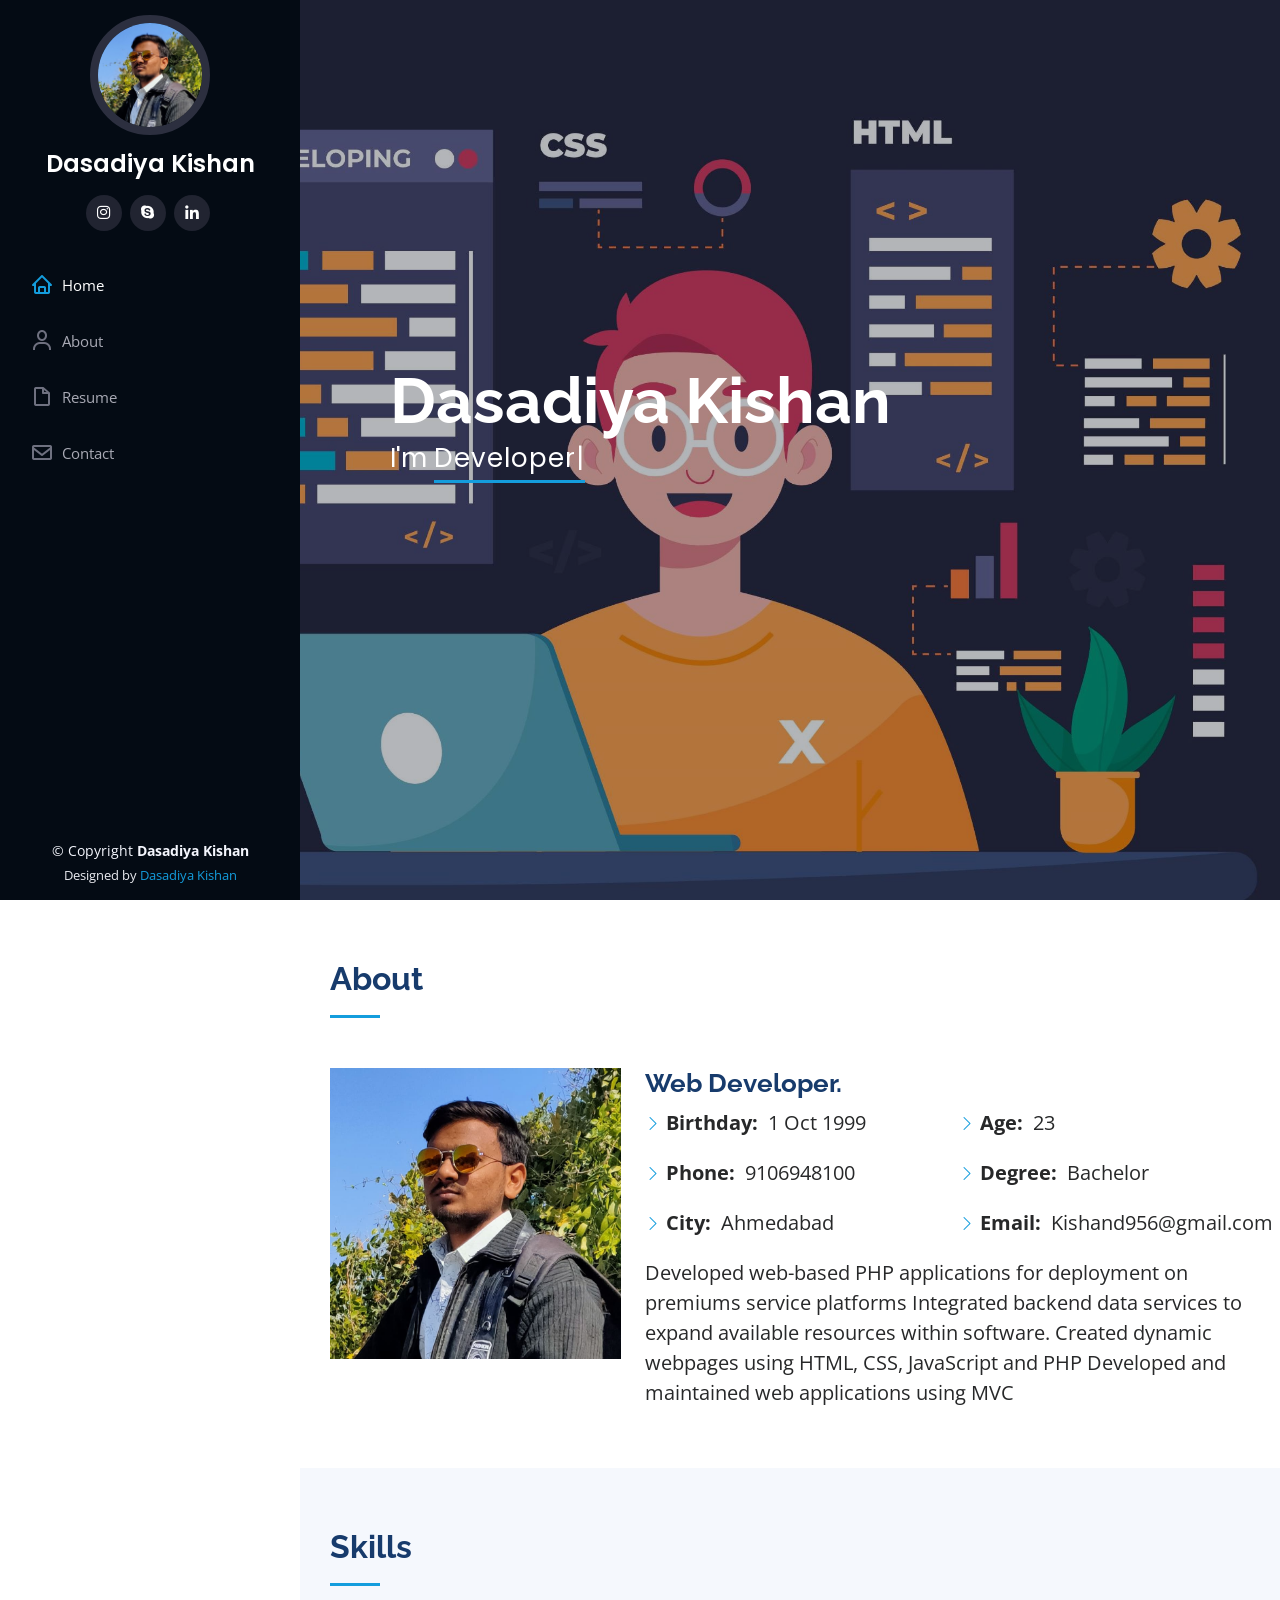
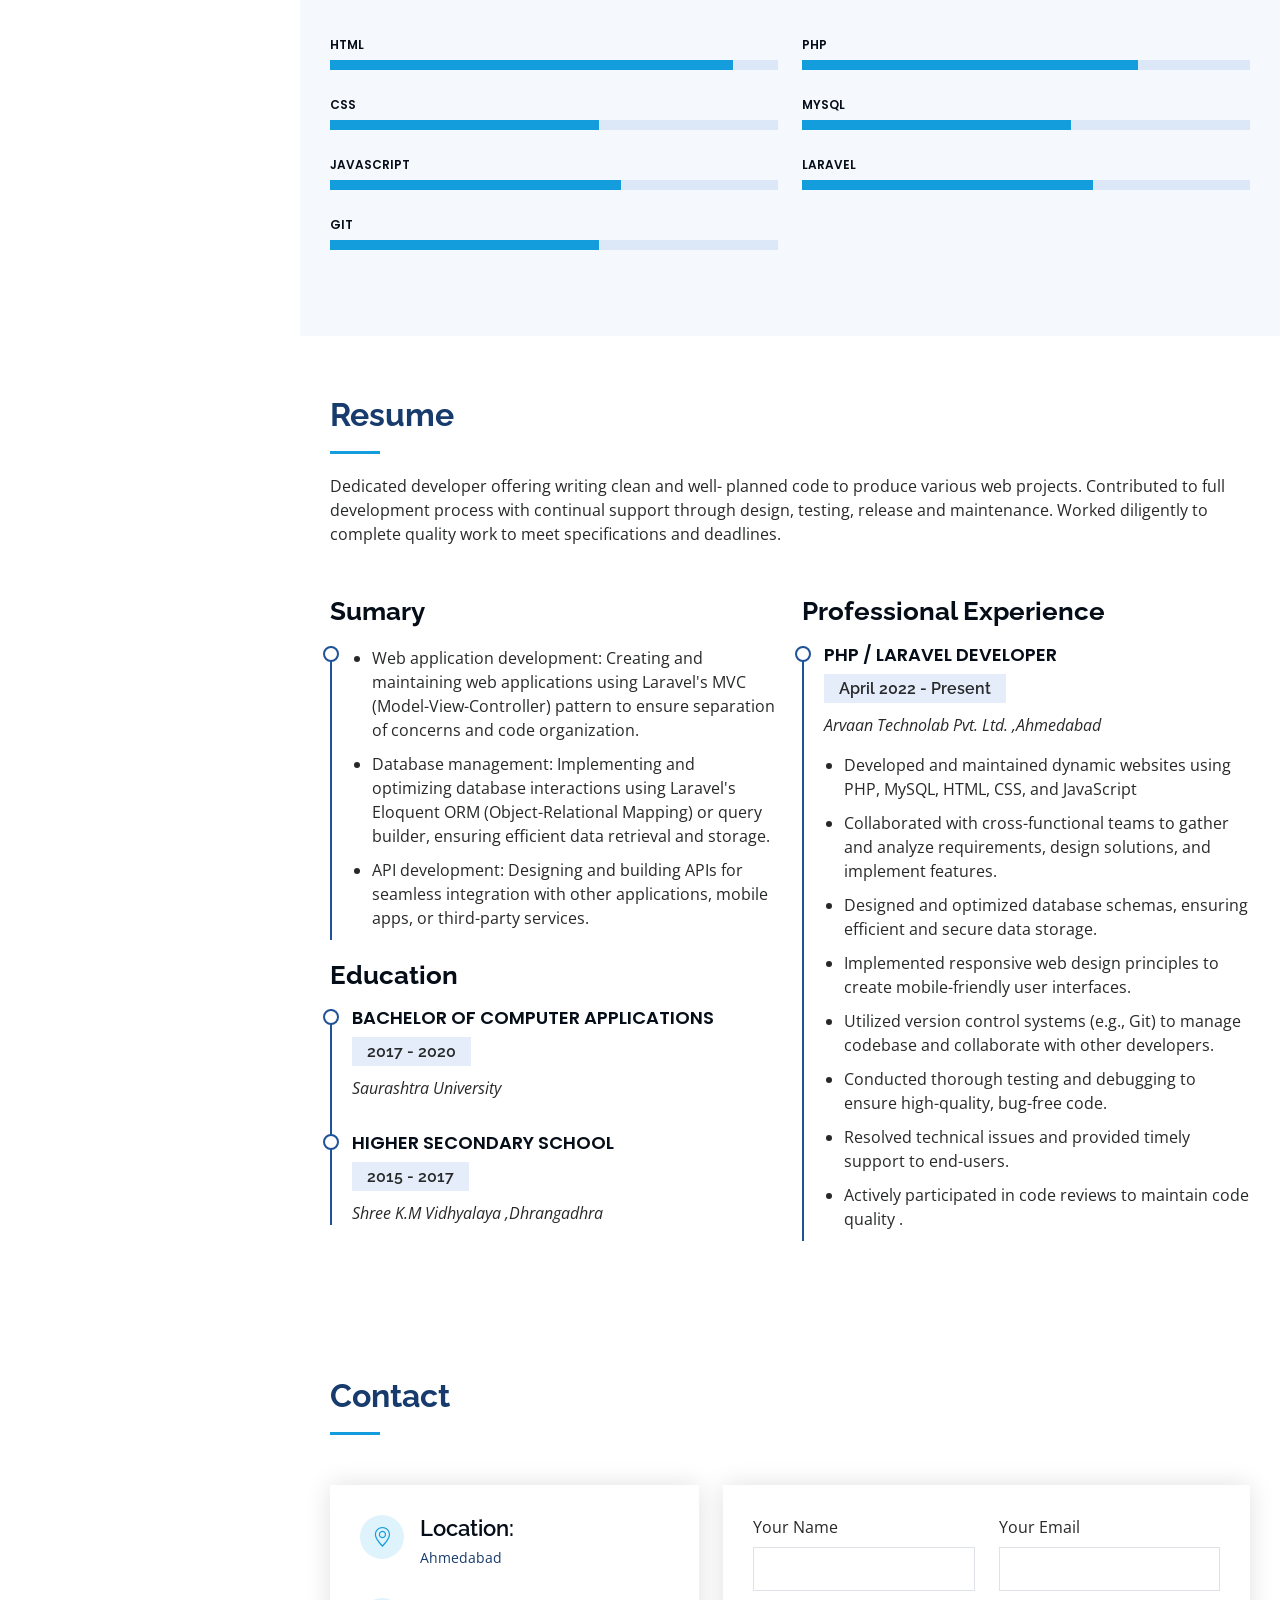
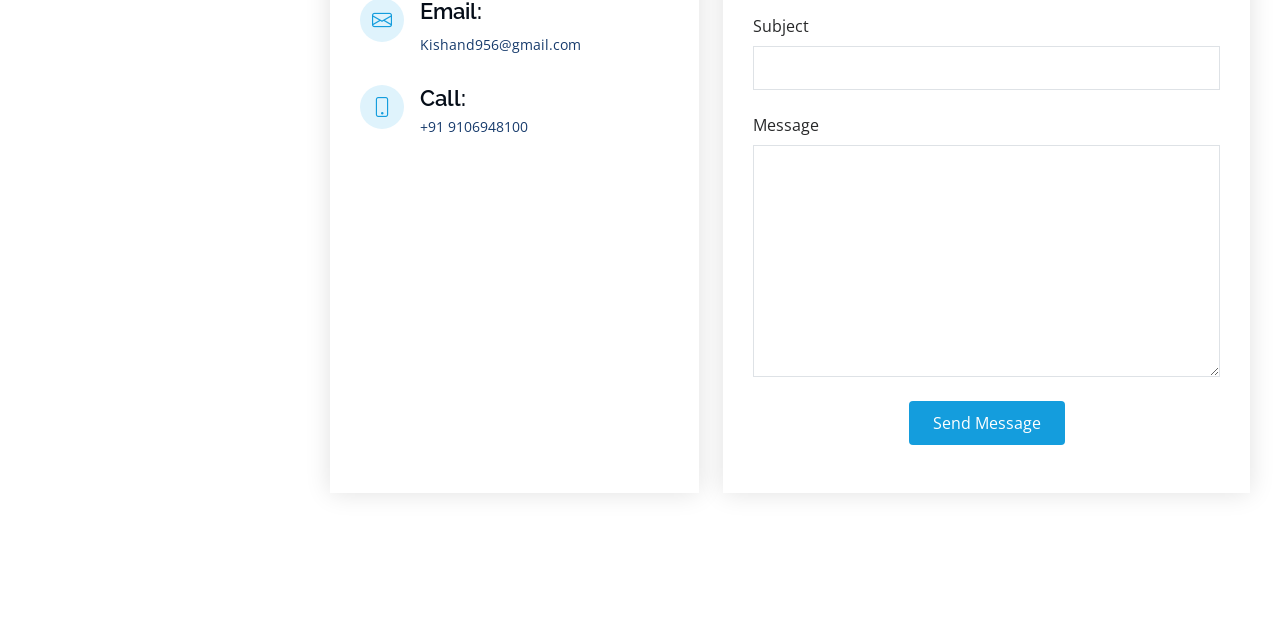
==== commit af14a392: "changes" ====
--- a/index.html
+++ b/index.html
@@ -1,314 +1,581 @@
 <!DOCTYPE html>
 <html lang="en">
-
-<head>
-  <meta charset="utf-8">
-  <meta content="width=device-width, initial-scale=1.0" name="viewport">
-
-  <title>iPortfolio Bootstrap Template - Index</title>
-  <meta content="" name="description">
-  <meta content="" name="keywords">
-
-  <!-- Favicons -->
-  <link href="assets/img/favicon.png" rel="icon">
-  <link href="assets/img/apple-touch-icon.png" rel="apple-touch-icon">
-
-  <!-- Google Fonts -->
-  <link href="https://fonts.googleapis.com/css?family=Open+Sans:300,300i,400,400i,600,600i,700,700i|Raleway:300,300i,400,400i,500,500i,600,600i,700,700i|Poppins:300,300i,400,400i,500,500i,600,600i,700,700i" rel="stylesheet">
-
-  <!-- Vendor CSS Files -->
-  <link href="assets/vendor/aos/aos.css" rel="stylesheet">
-  <link href="assets/vendor/bootstrap/css/bootstrap.min.css" rel="stylesheet">
-  <link href="assets/vendor/bootstrap-icons/bootstrap-icons.css" rel="stylesheet">
-  <link href="assets/vendor/boxicons/css/boxicons.min.css" rel="stylesheet">
-  <link href="assets/vendor/glightbox/css/glightbox.min.css" rel="stylesheet">
-  <link href="assets/vendor/swiper/swiper-bundle.min.css" rel="stylesheet">
-
-  <!-- Template Main CSS File -->
-  <link href="assets/css/style.css" rel="stylesheet">
-</head>
-
-<body>
-
-  <!-- ======= Mobile nav toggle button ======= -->
-  <i class="bi bi-list mobile-nav-toggle d-xl-none"></i>
-
-  <!-- ======= Header ======= -->
-  <header id="header">
-    <div class="d-flex flex-column">
-
-      <div class="profile">
-        <img src="assets/img/profile-img.jpg" alt="" class="img-fluid rounded-circle">
-        <h1 class="text-light"><a href="index.html">Dasadiya Kishan</a></h1>
-        <div class="social-links mt-3 text-center">
-          <a href="#" class="twitter"><i class="bx bxl-twitter"></i></a>
-          <a href="#" class="facebook"><i class="bx bxl-facebook"></i></a>
-          <a href="#" class="instagram"><i class="bx bxl-instagram"></i></a>
-          <a href="#" class="google-plus"><i class="bx bxl-skype"></i></a>
-          <a href="#" class="linkedin"><i class="bx bxl-linkedin"></i></a>
+  <head>
+    <meta charset="utf-8" />
+    <meta content="width=device-width, initial-scale=1.0" name="viewport" />
+
+    <title>Dasadiya Kishan</title>
+    <meta content="" name="description" />
+    <meta content="" name="keywords" />
+
+    <!-- Favicons -->
+    <link href="assets/img/favicon.png" rel="icon" />
+    <link href="assets/img/apple-touch-icon.png" rel="apple-touch-icon" />
+
+    <!-- Google Fonts -->
+    <link
+      href="https://fonts.googleapis.com/css?family=Open+Sans:300,300i,400,400i,600,600i,700,700i|Raleway:300,300i,400,400i,500,500i,600,600i,700,700i|Poppins:300,300i,400,400i,500,500i,600,600i,700,700i"
+      rel="stylesheet"
+    />
+
+    <!-- Vendor CSS Files -->
+    <link href="assets/vendor/aos/aos.css" rel="stylesheet" />
+    <link
+      href="assets/vendor/bootstrap/css/bootstrap.min.css"
+      rel="stylesheet"
+    />
+    <link
+      href="assets/vendor/bootstrap-icons/bootstrap-icons.css"
+      rel="stylesheet"
+    />
+    <link href="assets/vendor/boxicons/css/boxicons.min.css" rel="stylesheet" />
+    <link
+      href="assets/vendor/glightbox/css/glightbox.min.css"
+      rel="stylesheet"
+    />
+    <link href="assets/vendor/swiper/swiper-bundle.min.css" rel="stylesheet" />
+
+    <!-- Template Main CSS File -->
+    <link href="assets/css/style.css" rel="stylesheet" />
+  </head>
+
+  <body>
+    <!-- ======= Mobile nav toggle button ======= -->
+    <i class="bi bi-list mobile-nav-toggle d-xl-none"></i>
+
+    <!-- ======= Header ======= -->
+    <header id="header">
+      <div class="d-flex flex-column">
+        <div class="profile">
+          <img
+            src="assets/img/kishan.jpg"
+            alt=""
+            class="img-fluid rounded-circle"
+          />
+          <h1 class="text-light"><a href="index.html">Dasadiya Kishan</a></h1>
+          <div class="social-links mt-3 text-center">
+            <!-- <a href="#" class="twitter"><i class="bx bxl-twitter"></i></a> -->
+            <!-- <a href="#" class="facebook"><i class="bx bxl-facebook"></i></a> -->
+            <a
+              target="_blank"
+              href="https://www.instagram.com/kishan_dasadiya/"
+              class="instagram"
+              ><i class="bx bxl-instagram"></i
+            ></a>
+            <a
+              target="_blank"
+              href="https://join.skype.com/invite/wIzmnSiWK1br"
+              class="google-plus"
+              ><i class="bx bxl-skype"></i
+            ></a>
+            <a
+              target="_blank"
+              href="https://linkedin.com/in/dasadiya-kishan-149b01223"
+              class="linkedin"
+              ><i class="bx bxl-linkedin"></i
+            ></a>
+          </div>
         </div>
+
+        <nav id="navbar" class="nav-menu navbar">
+          <ul>
+            <li>
+              <a href="#hero" class="nav-link scrollto active"
+                ><i class="bx bx-home"></i> <span>Home</span></a
+              >
+            </li>
+            <li>
+              <a href="#about" class="nav-link scrollto"
+                ><i class="bx bx-user"></i> <span>About</span></a
+              >
+            </li>
+            <li>
+              <a href="#resume" class="nav-link scrollto"
+                ><i class="bx bx-file-blank"></i> <span>Resume</span></a
+              >
+            </li>
+            <!-- <li>
+              <a href="#portfolio" class="nav-link scrollto"
+                ><i class="bx bx-book-content"></i> <span>Portfolio</span></a
+              >
+            </li> 
+            <li>
+              <a href="#services" class="nav-link scrollto"
+                ><i class="bx bx-server"></i> <span>Services</span></a
+              >
+            </li>-->
+            <li>
+              <a href="#contact" class="nav-link scrollto"
+                ><i class="bx bx-envelope"></i> <span>Contact</span></a
+              >
+            </li>
+          </ul>
+        </nav>
+        <!-- .nav-menu -->
       </div>
-
-      <nav id="navbar" class="nav-menu navbar">
-        <ul>
-          <li><a href="#hero" class="nav-link scrollto active"><i class="bx bx-home"></i> <span>Home</span></a></li>
-          <li><a href="#about" class="nav-link scrollto"><i class="bx bx-user"></i> <span>About</span></a></li>
-          <li><a href="#resume" class="nav-link scrollto"><i class="bx bx-file-blank"></i> <span>Resume</span></a></li>
-          <li><a href="#portfolio" class="nav-link scrollto"><i class="bx bx-book-content"></i> <span>Portfolio</span></a></li>
-          <li><a href="#services" class="nav-link scrollto"><i class="bx bx-server"></i> <span>Services</span></a></li>
-          <li><a href="#contact" class="nav-link scrollto"><i class="bx bx-envelope"></i> <span>Contact</span></a></li>
-        </ul>
-      </nav><!-- .nav-menu -->
-    </div>
-  </header><!-- End Header -->
-
-  <!-- ======= Hero Section ======= -->
-  <section id="hero" class="d-flex flex-column justify-content-center align-items-center">
-    <div class="hero-container" data-aos="fade-in">
-      <h1>Dasadiya Kishan</h1>
-      <p>I'm <span class="typed" data-typed-items="Developer, Freelancer"></span></p>
-    </div>
-  </section><!-- End Hero -->
-
-  <main id="main">
-
-    <!-- ======= About Section ======= -->
-    <section id="about" class="about">
-      <div class="container">
-
-        <div class="section-title">
-          <h2>About</h2>
-          <p>Magnam dolores commodi suscipit. Necessitatibus eius consequatur ex aliquid fuga eum quidem. Sit sint consectetur velit. Quisquam quos quisquam cupiditate. Et nemo qui impedit suscipit alias ea. Quia fugiat sit in iste officiis commodi quidem hic quas.</p>
+    </header>
+    <!-- End Header -->
+
+    <!-- ======= Hero Section ======= -->
+    <section
+      id="hero"
+      class="d-flex flex-column justify-content-center align-items-center"
+    >
+      <div class="hero-container" data-aos="fade-in">
+        <h1>Dasadiya Kishan</h1>
+        <p>
+          I'm
+          <span class="typed" data-typed-items="Developer, Freelancer"></span>
+        </p>
+      </div>
+    </section>
+    <!-- End Hero -->
+
+    <main id="main">
+      <!-- ======= About Section ======= -->
+      <section id="about" class="about">
+        <div class="container">
+          <div class="section-title">
+            <h2>About</h2>
+            <!-- <p>
+              Dedicated developer offering writing clean and well- planned
+              code to produce various web projects. Contributed to full
+              development process with continual support through design,
+              testing, release and maintenance. Worked diligently to complete
+              quality work to meet specifications and deadlines.
+            </p> -->
+          </div>
+
+          <div class="row">
+            <div class="col-lg-4" data-aos="fade-right">
+              <img src="assets/img/kishan.jpg" class="img-fluid" alt="" />
+            </div>
+            <div
+              class="col-lg-8 pt-4 pt-lg-0 content fs-5"
+              data-aos="fade-left"
+            >
+              <h3>Web Developer.</h3>
+              <!-- <p class="fst-italic">
+                Lorem ipsum dolor sit amet, consectetur adipiscing elit, sed do
+                eiusmod tempor incididunt ut labore et dolore magna aliqua.
+              </p> -->
+              <div class="row">
+                <div class="col-lg-6">
+                  <ul>
+                    <li>
+                      <i class="bi bi-chevron-right"></i>
+                      <strong>Birthday:</strong> <span>1 Oct 1999</span>
+                    </li>
+                    <!-- <li><i class="bi bi-chevron-right"></i> <strong>Website:</strong> <span>www.example.com</span></li> -->
+                    <li>
+                      <i class="bi bi-chevron-right"></i>
+                      <strong>Phone:</strong> <span>9106948100</span>
+                    </li>
+                    <li>
+                      <i class="bi bi-chevron-right"></i>
+                      <strong>City:</strong> <span>Ahmedabad</span>
+                    </li>
+                  </ul>
+                </div>
+                <div class="col-lg-6">
+                  <ul>
+                    <li>
+                      <i class="bi bi-chevron-right"></i> <strong>Age:</strong>
+                      <span>23</span>
+                    </li>
+                    <li>
+                      <i class="bi bi-chevron-right"></i>
+                      <strong>Degree:</strong> <span>Bachelor</span>
+                    </li>
+                    <li>
+                      <i class="bi bi-chevron-right"></i>
+                      <strong>Email:</strong> <span>Kishand956@gmail.com</span>
+                    </li>
+                    <!-- <li>
+                      <i class="bi bi-chevron-right"></i>
+                      <strong>Freelance:</strong> <span>Available</span>
+                    </li> -->
+                  </ul>
+                </div>
+              </div>
+              <p class="fs-5">
+                Developed web-based PHP applications for deployment on premiums
+                service platforms Integrated backend data services to expand
+                available resources within software. Created dynamic webpages
+                using HTML, CSS, JavaScript and PHP Developed and maintained web
+                applications using MVC
+              </p>
+            </div>
+          </div>
         </div>
-
-        <div class="row">
-          <div class="col-lg-4" data-aos="fade-right">
-            <img src="assets/img/profile-img.jpg" class="img-fluid" alt="">
-          </div>
-          <div class="col-lg-8 pt-4 pt-lg-0 content" data-aos="fade-left">
-            <h3>Web Developer.</h3>
-            <p class="fst-italic">
-              Lorem ipsum dolor sit amet, consectetur adipiscing elit, sed do eiusmod tempor incididunt ut labore et dolore
-              magna aliqua.
+      </section>
+      <!-- End About Section -->
+
+      <!-- ======= Facts Section ======= -->
+      <!-- <section id="facts" class="facts">
+        <div class="container">
+          <div class="section-title">
+            <h2>Facts</h2>
+            <p>
+              Magnam dolores commodi suscipit. Necessitatibus eius consequatur
+              ex aliquid fuga eum quidem. Sit sint consectetur velit. Quisquam
+              quos quisquam cupiditate. Et nemo qui impedit suscipit alias ea.
+              Quia fugiat sit in iste officiis commodi quidem hic quas.
             </p>
-            <div class="row">
-              <div class="col-lg-6">
+          </div>
+
+          <div class="row no-gutters">
+            <div
+              class="col-lg-3 col-md-6 d-md-flex align-items-md-stretch"
+              data-aos="fade-up"
+            >
+              <div class="count-box">
+                <i class="bi bi-emoji-smile"></i>
+                <span
+                  data-purecounter-start="0"
+                  data-purecounter-end="232"
+                  data-purecounter-duration="1"
+                  class="purecounter"
+                ></span>
+                <p><strong>Happy Clients</strong> consequuntur quae</p>
+              </div>
+            </div>
+
+            <div
+              class="col-lg-3 col-md-6 d-md-flex align-items-md-stretch"
+              data-aos="fade-up"
+              data-aos-delay="100"
+            >
+              <div class="count-box">
+                <i class="bi bi-journal-richtext"></i>
+                <span
+                  data-purecounter-start="0"
+                  data-purecounter-end="521"
+                  data-purecounter-duration="1"
+                  class="purecounter"
+                ></span>
+                <p><strong>Projects</strong> adipisci atque cum quia aut</p>
+              </div>
+            </div>
+
+            <div
+              class="col-lg-3 col-md-6 d-md-flex align-items-md-stretch"
+              data-aos="fade-up"
+              data-aos-delay="200"
+            >
+              <div class="count-box">
+                <i class="bi bi-headset"></i>
+                <span
+                  data-purecounter-start="0"
+                  data-purecounter-end="1453"
+                  data-purecounter-duration="1"
+                  class="purecounter"
+                ></span>
+                <p><strong>Hours Of Support</strong> aut commodi quaerat</p>
+              </div>
+            </div>
+
+            <div
+              class="col-lg-3 col-md-6 d-md-flex align-items-md-stretch"
+              data-aos="fade-up"
+              data-aos-delay="300"
+            >
+              <div class="count-box">
+                <i class="bi bi-people"></i>
+                <span
+                  data-purecounter-start="0"
+                  data-purecounter-end="32"
+                  data-purecounter-duration="1"
+                  class="purecounter"
+                ></span>
+                <p><strong>Hard Workers</strong> rerum asperiores dolor</p>
+              </div>
+            </div>
+          </div>
+        </div>
+      </section> -->
+      <!-- End Facts Section -->
+
+      <!-- ======= Skills Section ======= -->
+      <section id="skills" class="skills section-bg">
+        <div class="container">
+          <div class="section-title">
+            <h2>Skills</h2>
+            <!-- <p>
+              Magnam dolores commodi suscipit. Necessitatibus eius consequatur
+              ex aliquid fuga eum quidem. Sit sint consectetur velit. Quisquam
+              quos quisquam cupiditate. Et nemo qui impedit suscipit alias ea.
+              Quia fugiat sit in iste officiis commodi quidem hic quas.
+            </p> -->
+          </div>
+
+          <div class="row skills-content">
+            <div class="col-lg-6" data-aos="fade-up">
+              <div class="progress">
+                <span class="skill"
+                  >HTML
+                  <!-- <i class="val">90%</i> -->
+                </span>
+                <div class="progress-bar-wrap">
+                  <div
+                    class="progress-bar"
+                    role="progressbar"
+                    aria-valuenow="90"
+                    aria-valuemin="0"
+                    aria-valuemax="100"
+                  ></div>
+                </div>
+              </div>
+
+              <div class="progress">
+                <span class="skill"
+                  >CSS
+                  <!-- <i class="val">60%</i> -->
+                </span>
+                <div class="progress-bar-wrap">
+                  <div
+                    class="progress-bar"
+                    role="progressbar"
+                    aria-valuenow="60"
+                    aria-valuemin="0"
+                    aria-valuemax="100"
+                  ></div>
+                </div>
+              </div>
+
+              <div class="progress">
+                <span class="skill"
+                  >JavaScript
+                  <!-- <i class="val">65%</i> -->
+                </span>
+                <div class="progress-bar-wrap">
+                  <div
+                    class="progress-bar"
+                    role="progressbar"
+                    aria-valuenow="65"
+                    aria-valuemin="0"
+                    aria-valuemax="100"
+                  ></div>
+                </div>
+              </div>
+              <div class="progress">
+                <span class="skill"
+                  >Git
+                  <!-- <i class="val">60%</i> -->
+                </span>
+                <div class="progress-bar-wrap">
+                  <div
+                    class="progress-bar"
+                    role="progressbar"
+                    aria-valuenow="60"
+                    aria-valuemin="0"
+                    aria-valuemax="100"
+                  ></div>
+                </div>
+              </div>
+            </div>
+
+            <div class="col-lg-6" data-aos="fade-up" data-aos-delay="100">
+              <div class="progress">
+                <span class="skill"
+                  >PHP
+                  <!-- <i class="val">75%</i> -->
+                </span>
+                <div class="progress-bar-wrap">
+                  <div
+                    class="progress-bar"
+                    role="progressbar"
+                    aria-valuenow="75"
+                    aria-valuemin="0"
+                    aria-valuemax="100"
+                  ></div>
+                </div>
+              </div>
+
+              <div class="progress">
+                <span class="skill"
+                  >MySql
+                  <!-- <i class="val">60%</i> -->
+                </span>
+                <div class="progress-bar-wrap">
+                  <div
+                    class="progress-bar"
+                    role="progressbar"
+                    aria-valuenow="60"
+                    aria-valuemin="0"
+                    aria-valuemax="100"
+                  ></div>
+                </div>
+              </div>
+
+              <div class="progress">
+                <span class="skill"
+                  >Laravel
+                  <!-- <i class="val">65%</i> -->
+                </span>
+                <div class="progress-bar-wrap">
+                  <div
+                    class="progress-bar"
+                    role="progressbar"
+                    aria-valuenow="65"
+                    aria-valuemin="0"
+                    aria-valuemax="100"
+                  ></div>
+                </div>
+              </div>
+            </div>
+          </div>
+        </div>
+      </section>
+      <!-- End Skills Section -->
+
+      <!-- ======= Resume Section ======= -->
+      <section id="resume" class="resume">
+        <div class="container">
+          <div class="section-title">
+            <h2>Resume</h2>
+            <p>
+              Dedicated developer offering writing clean and well- planned code
+              to produce various web projects. Contributed to full development
+              process with continual support through design, testing, release
+              and maintenance. Worked diligently to complete quality work to
+              meet specifications and deadlines.
+            </p>
+          </div>
+
+          <div class="row">
+            <div class="col-lg-6" data-aos="fade-up">
+              <h3 class="resume-title">Sumary</h3>
+              <div class="resume-item pb-0">
                 <ul>
-                  <li><i class="bi bi-chevron-right"></i> <strong>Birthday:</strong> <span>1 Oct 1999</span></li>
-                  <!-- <li><i class="bi bi-chevron-right"></i> <strong>Website:</strong> <span>www.example.com</span></li> -->
-                  <li><i class="bi bi-chevron-right"></i> <strong>Phone:</strong> <span>9106948100</span></li>
-                  <li><i class="bi bi-chevron-right"></i> <strong>City:</strong> <span>Ahmedabad</span></li>
+                  <li>
+                    Web application development: Creating and maintaining web
+                    applications using Laravel's MVC (Model-View-Controller)
+                    pattern to ensure separation of concerns and code
+                    organization.
+                  </li>
+                  <li>
+                    Database management: Implementing and optimizing database
+                    interactions using Laravel's Eloquent ORM (Object-Relational
+                    Mapping) or query builder, ensuring efficient data retrieval
+                    and storage.
+                  </li>
+                  <li>
+                    API development: Designing and building APIs for seamless
+                    integration with other applications, mobile apps, or
+                    third-party services.
+                  </li>
                 </ul>
               </div>
-              <div class="col-lg-6">
+
+              <h3 class="resume-title">Education</h3>
+              <div class="resume-item">
+                <h4>Bachelor of Computer Applications</h4>
+                <h5>2017 - 2020</h5>
+                <p><em>Saurashtra University</em></p>
+                <!-- <p>
+                  Qui deserunt veniam. Et sed aliquam labore tempore sed
+                  quisquam iusto autem sit. Ea vero voluptatum qui ut
+                  dignissimos deleniti nerada porti sand markend
+                </p> -->
+              </div>
+              <div class="resume-item">
+                <h4>Higher Secondary School</h4>
+                <h5>2015 - 2017</h5>
+                <p><em>Shree K.M Vidhyalaya ,Dhrangadhra</em></p>
+                <!-- <p>
+                  Quia nobis sequi est occaecati aut. Repudiandae et iusto quae
+                  reiciendis et quis Eius vel ratione eius unde vitae rerum
+                  voluptates asperiores voluptatem Earum molestiae consequatur
+                  neque etlon sader mart dila
+                </p> -->
+              </div>
+            </div>
+            <div class="col-lg-6" data-aos="fade-up" data-aos-delay="100">
+              <h3 class="resume-title">Professional Experience</h3>
+              <div class="resume-item">
+                <h4>PHP / Laravel Developer</h4>
+                <h5>April 2022 - Present</h5>
+                <p><em>Arvaan Technolab Pvt. Ltd. ,Ahmedabad </em></p>
                 <ul>
-                  <li><i class="bi bi-chevron-right"></i> <strong>Age:</strong> <span>22</span></li>
-                  <li><i class="bi bi-chevron-right"></i> <strong>Degree:</strong> <span>Bachelor</span></li>
-                  <li><i class="bi bi-chevron-right"></i> <strong>Email:</strong> <span>Kishand956@gmail.com</span></li>
-                  <li><i class="bi bi-chevron-right"></i> <strong>Freelance:</strong> <span>Available</span></li>
+                  <li>
+                    Developed and maintained dynamic websites using PHP, MySQL,
+                    HTML, CSS, and JavaScript
+                  </li>
+                  <li>
+                    Collaborated with cross-functional teams to gather and
+                    analyze requirements, design solutions, and implement
+                    features.
+                  </li>
+                  <li>
+                    Designed and optimized database schemas, ensuring efficient
+                    and secure data storage.
+                  </li>
+                  <li>
+                    Implemented responsive web design principles to create
+                    mobile-friendly user interfaces.
+                  </li>
+                  <li>
+                    Utilized version control systems (e.g., Git) to manage
+                    codebase and collaborate with other developers.
+                  </li>
+                  <li>
+                    Conducted thorough testing and debugging to ensure
+                    high-quality, bug-free code.
+                  </li>
+                  <li>
+                    Resolved technical issues and provided timely support to
+                    end-users.
+                  </li>
+                  <li>
+                    Actively participated in code reviews to maintain code
+                    quality .
+                  </li>
                 </ul>
               </div>
-            </div>
+              <!-- <div class="resume-item">
+                <h4>Graphic design specialist</h4>
+                <h5>2017 - 2018</h5>
+                <p><em>Stepping Stone Advertising, New York, NY</em></p>
+                <ul>
+                  <li>
+                    Developed numerous marketing programs (logos,
+                    brochures,infographics, presentations, and advertisements).
+                  </li>
+                  <li>
+                    Managed up to 5 projects or tasks at a given time while
+                    under pressure
+                  </li>
+                  <li>
+                    Recommended and consulted with clients on the most
+                    appropriate graphic design
+                  </li>
+                  <li>
+                    Created 4+ design presentations and proposals a month for
+                    clients and account managers
+                  </li>
+                </ul>
+              </div> -->
+            </div>
+          </div>
+        </div>
+      </section>
+      <!-- End Resume Section -->
+
+      <!-- ======= Portfolio Section ======= -->
+      <!--    <section id="portfolio" class="portfolio section-bg">
+        <div class="container">
+          <div class="section-title">
+            <h2>Portfolio</h2>
             <p>
-              Officiis eligendi itaque labore et dolorum mollitia officiis optio vero. Quisquam sunt adipisci omnis et ut. Nulla accusantium dolor incidunt officia tempore. Et eius omnis.
-              Cupiditate ut dicta maxime officiis quidem quia. Sed et consectetur qui quia repellendus itaque neque. Aliquid amet quidem ut quaerat cupiditate. Ab et eum qui repellendus omnis culpa magni laudantium dolores.
+              Magnam dolores commodi suscipit. Necessitatibus eius consequatur
+              ex aliquid fuga eum quidem. Sit sint consectetur velit. Quisquam
+              quos quisquam cupiditate. Et nemo qui impedit suscipit alias ea.
+              Quia fugiat sit in iste officiis commodi quidem hic quas.
             </p>
           </div>
-        </div>
-
-      </div>
-    </section><!-- End About Section -->
-
-    <!-- ======= Facts Section ======= -->
-    <section id="facts" class="facts">
-      <div class="container">
-
-        <div class="section-title">
-          <h2>Facts</h2>
-          <p>Magnam dolores commodi suscipit. Necessitatibus eius consequatur ex aliquid fuga eum quidem. Sit sint consectetur velit. Quisquam quos quisquam cupiditate. Et nemo qui impedit suscipit alias ea. Quia fugiat sit in iste officiis commodi quidem hic quas.</p>
-        </div>
-
-        <div class="row no-gutters">
-
-          <div class="col-lg-3 col-md-6 d-md-flex align-items-md-stretch" data-aos="fade-up">
-            <div class="count-box">
-              <i class="bi bi-emoji-smile"></i>
-              <span data-purecounter-start="0" data-purecounter-end="232" data-purecounter-duration="1" class="purecounter"></span>
-              <p><strong>Happy Clients</strong> consequuntur quae</p>
-            </div>
-          </div>
-
-          <div class="col-lg-3 col-md-6 d-md-flex align-items-md-stretch" data-aos="fade-up" data-aos-delay="100">
-            <div class="count-box">
-              <i class="bi bi-journal-richtext"></i>
-              <span data-purecounter-start="0" data-purecounter-end="521" data-purecounter-duration="1" class="purecounter"></span>
-              <p><strong>Projects</strong> adipisci atque cum quia aut</p>
-            </div>
-          </div>
-
-          <div class="col-lg-3 col-md-6 d-md-flex align-items-md-stretch" data-aos="fade-up" data-aos-delay="200">
-            <div class="count-box">
-              <i class="bi bi-headset"></i>
-              <span data-purecounter-start="0" data-purecounter-end="1453" data-purecounter-duration="1" class="purecounter"></span>
-              <p><strong>Hours Of Support</strong> aut commodi quaerat</p>
-            </div>
-          </div>
-
-          <div class="col-lg-3 col-md-6 d-md-flex align-items-md-stretch" data-aos="fade-up" data-aos-delay="300">
-            <div class="count-box">
-              <i class="bi bi-people"></i>
-              <span data-purecounter-start="0" data-purecounter-end="32" data-purecounter-duration="1" class="purecounter"></span>
-              <p><strong>Hard Workers</strong> rerum asperiores dolor</p>
-            </div>
-          </div>
-
-        </div>
-
-      </div>
-    </section><!-- End Facts Section -->
-
-    <!-- ======= Skills Section ======= -->
-    <section id="skills" class="skills section-bg">
-      <div class="container">
-
-        <div class="section-title">
-          <h2>Skills</h2>
-          <p>Magnam dolores commodi suscipit. Necessitatibus eius consequatur ex aliquid fuga eum quidem. Sit sint consectetur velit. Quisquam quos quisquam cupiditate. Et nemo qui impedit suscipit alias ea. Quia fugiat sit in iste officiis commodi quidem hic quas.</p>
-        </div>
-
-        <div class="row skills-content">
-
-          <div class="col-lg-6" data-aos="fade-up">
-
-            <div class="progress">
-              <span class="skill">HTML <i class="val">90%</i></span>
-              <div class="progress-bar-wrap">
-                <div class="progress-bar" role="progressbar" aria-valuenow="100" aria-valuemin="0" aria-valuemax="100"></div>
-              </div>
-            </div>
-
-            <div class="progress">
-              <span class="skill">CSS <i class="val">60%</i></span>
-              <div class="progress-bar-wrap">
-                <div class="progress-bar" role="progressbar" aria-valuenow="90" aria-valuemin="0" aria-valuemax="100"></div>
-              </div>
-            </div>
-
-            <div class="progress">
-              <span class="skill">JavaScript <i class="val">65%</i></span>
-              <div class="progress-bar-wrap">
-                <div class="progress-bar" role="progressbar" aria-valuenow="75" aria-valuemin="0" aria-valuemax="100"></div>
-              </div>
-            </div>
-
-          </div>
-
-          <div class="col-lg-6" data-aos="fade-up" data-aos-delay="100">
-
-            <div class="progress">
-              <span class="skill">PHP <i class="val">75%</i></span>
-              <div class="progress-bar-wrap">
-                <div class="progress-bar" role="progressbar" aria-valuenow="80" aria-valuemin="0" aria-valuemax="100"></div>
-              </div>
-            </div>
-<!-- 
-            <div class="progress">
-              <span class="skill">WordPress/CMS <i class="val">90%</i></span>
-              <div class="progress-bar-wrap">
-                <div class="progress-bar" role="progressbar" aria-valuenow="90" aria-valuemin="0" aria-valuemax="100"></div>
-              </div>
-            </div> -->
-
-            <div class="progress">
-              <span class="skill">Laravel <i class="val">75%</i></span>
-              <div class="progress-bar-wrap">
-                <div class="progress-bar" role="progressbar" aria-valuenow="55" aria-valuemin="0" aria-valuemax="100"></div>
-              </div>
-            </div>
-
-          </div>
-
-        </div>
-
-      </div>
-    </section><!-- End Skills Section -->
-
-    <!-- ======= Resume Section ======= -->
-    <section id="resume" class="resume">
-      <div class="container">
-
-        <div class="section-title">
-          <h2>Resume</h2>
-          <p>Magnam dolores commodi suscipit. Necessitatibus eius consequatur ex aliquid fuga eum quidem. Sit sint consectetur velit. Quisquam quos quisquam cupiditate. Et nemo qui impedit suscipit alias ea. Quia fugiat sit in iste officiis commodi quidem hic quas.</p>
-        </div>
-
-        <div class="row">
-          <div class="col-lg-6" data-aos="fade-up">
-            <h3 class="resume-title">Sumary</h3>
-            <div class="resume-item pb-0">
-              <h4>Dasadiya Kishan</h4>
-              <p><em>Innovative and deadline-driven Graphic Designer with 3+ years of experience designing and developing user-centered digital/print marketing material from initial concept to final, polished deliverable.</em></p>
-              <ul>
-                <li>Portland par 127,Orlando, FL</li>
-                <li>9106948100</li>
-                <li>alice.barkley@example.com</li>
-              </ul>
-            </div>
-
-            <h3 class="resume-title">Education</h3>
-            <div class="resume-item">
-              <h4>Master of Fine Arts &amp; Graphic Design</h4>
-              <h5>2015 - 2016</h5>
-              <p><em>Rochester Institute of Technology, Rochester, NY</em></p>
-              <p>Qui deserunt veniam. Et sed aliquam labore tempore sed quisquam iusto autem sit. Ea vero voluptatum qui ut dignissimos deleniti nerada porti sand markend</p>
-            </div>
-            <div class="resume-item">
-              <h4>Bachelor of Fine Arts &amp; Graphic Design</h4>
-              <h5>2010 - 2014</h5>
-              <p><em>Rochester Institute of Technology, Rochester, NY</em></p>
-              <p>Quia nobis sequi est occaecati aut. Repudiandae et iusto quae reiciendis et quis Eius vel ratione eius unde vitae rerum voluptates asperiores voluptatem Earum molestiae consequatur neque etlon sader mart dila</p>
-            </div>
-          </div>
-          <div class="col-lg-6" data-aos="fade-up" data-aos-delay="100">
-            <h3 class="resume-title">Professional Experience</h3>
-            <div class="resume-item">
-              <h4>Senior graphic design specialist</h4>
-              <h5>2019 - Present</h5>
-              <p><em>Experion, New York, NY </em></p>
-              <ul>
-                <li>Lead in the design, development, and implementation of the graphic, layout, and production communication materials</li>
-                <li>Delegate tasks to the 7 members of the design team and provide counsel on all aspects of the project. </li>
-                <li>Supervise the assessment of all graphic materials in order to ensure quality and accuracy of the design</li>
-                <li>Oversee the efficient use of production project budgets ranging from $2,000 - $25,000</li>
-              </ul>
-            </div>
-            <div class="resume-item">
-              <h4>Graphic design specialist</h4>
-              <h5>2017 - 2018</h5>
-              <p><em>Stepping Stone Advertising, New York, NY</em></p>
-              <ul>
-                <li>Developed numerous marketing programs (logos, brochures,infographics, presentations, and advertisements).</li>
-                <li>Managed up to 5 projects or tasks at a given time while under pressure</li>
-                <li>Recommended and consulted with clients on the most appropriate graphic design</li>
-                <li>Created 4+ design presentations and proposals a month for clients and account managers</li>
-              </ul>
-            </div>
-          </div>
-        </div>
-
-      </div>
-    </section><!-- End Resume Section -->
-
-    <!-- ======= Portfolio Section ======= -->
-    <section id="portfolio" class="portfolio section-bg">
-      <div class="container">
-
-        <div class="section-title">
-          <h2>Portfolio</h2>
-          <p>Magnam dolores commodi suscipit. Necessitatibus eius consequatur ex aliquid fuga eum quidem. Sit sint consectetur velit. Quisquam quos quisquam cupiditate. Et nemo qui impedit suscipit alias ea. Quia fugiat sit in iste officiis commodi quidem hic quas.</p>
-        </div>
-
-        <!-- <div class="row" data-aos="fade-up">
+
+          <div class="row" data-aos="fade-up">
           <div class="col-lg-12 d-flex justify-content-center">
             <ul id="portfolio-flters">
               <li data-filter="*" class="filter-active">All</li>
@@ -319,7 +586,7 @@
           </div>
         </div> -->
 
-        <!-- <div class="row portfolio-container" data-aos="fade-up" data-aos-delay="100">
+      <!-- <div class="row portfolio-container" data-aos="fade-up" data-aos-delay="100">
 
           <div class="col-lg-4 col-md-6 portfolio-item filter-app">
             <div class="portfolio-wrap">
@@ -411,244 +678,377 @@
             </div>
           </div>
 
-        </div> -->
-
+        </div>
+        </div>
+      </section> -->
+      <!-- End Portfolio Section -->
+
+      <!-- ======= Services Section ======= -->
+      <!-- <section id="services" class="services">
+        <div class="container">
+          <div class="section-title">
+            <h2>Services</h2>
+            <p>
+              Magnam dolores commodi suscipit. Necessitatibus eius consequatur
+              ex aliquid fuga eum quidem. Sit sint consectetur velit. Quisquam
+              quos quisquam cupiditate. Et nemo qui impedit suscipit alias ea.
+              Quia fugiat sit in iste officiis commodi quidem hic quas.
+            </p>
+          </div>
+
+          <div class="row">
+            <div class="col-lg-4 col-md-6 icon-box" data-aos="fade-up">
+              <div class="icon"><i class="bi bi-briefcase"></i></div>
+              <h4 class="title"><a href="">Lorem Ipsum</a></h4>
+              <p class="description">
+                Voluptatum deleniti atque corrupti quos dolores et quas
+                molestias excepturi sint occaecati cupiditate non provident
+              </p>
+            </div>
+            <div
+              class="col-lg-4 col-md-6 icon-box"
+              data-aos="fade-up"
+              data-aos-delay="100"
+            >
+              <div class="icon"><i class="bi bi-card-checklist"></i></div>
+              <h4 class="title"><a href="">Dolor Sitema</a></h4>
+              <p class="description">
+                Minim veniam, quis nostrud exercitation ullamco laboris nisi ut
+                aliquip ex ea commodo consequat tarad limino ata
+              </p>
+            </div>
+            <div
+              class="col-lg-4 col-md-6 icon-box"
+              data-aos="fade-up"
+              data-aos-delay="200"
+            >
+              <div class="icon"><i class="bi bi-bar-chart"></i></div>
+              <h4 class="title"><a href="">Sed ut perspiciatis</a></h4>
+              <p class="description">
+                Duis aute irure dolor in reprehenderit in voluptate velit esse
+                cillum dolore eu fugiat nulla pariatur
+              </p>
+            </div>
+            <div
+              class="col-lg-4 col-md-6 icon-box"
+              data-aos="fade-up"
+              data-aos-delay="300"
+            >
+              <div class="icon"><i class="bi bi-binoculars"></i></div>
+              <h4 class="title"><a href="">Magni Dolores</a></h4>
+              <p class="description">
+                Excepteur sint occaecat cupidatat non proident, sunt in culpa
+                qui officia deserunt mollit anim id est laborum
+              </p>
+            </div>
+            <div
+              class="col-lg-4 col-md-6 icon-box"
+              data-aos="fade-up"
+              data-aos-delay="400"
+            >
+              <div class="icon"><i class="bi bi-brightness-high"></i></div>
+              <h4 class="title"><a href="">Nemo Enim</a></h4>
+              <p class="description">
+                At vero eos et accusamus et iusto odio dignissimos ducimus qui
+                blanditiis praesentium voluptatum deleniti atque
+              </p>
+            </div>
+            <div
+              class="col-lg-4 col-md-6 icon-box"
+              data-aos="fade-up"
+              data-aos-delay="500"
+            >
+              <div class="icon"><i class="bi bi-calendar4-week"></i></div>
+              <h4 class="title"><a href="">Eiusmod Tempor</a></h4>
+              <p class="description">
+                Et harum quidem rerum facilis est et expedita distinctio. Nam
+                libero tempore, cum soluta nobis est eligendi
+              </p>
+            </div>
+          </div>
+        </div>
+      </section> -->
+      <!-- End Services Section -->
+
+      <!-- ======= Testimonials Section ======= -->
+      <!-- <section id="testimonials" class="testimonials section-bg">
+        <div class="container">
+          <div class="section-title">
+            <h2>Testimonials</h2>
+            <p>
+              Magnam dolores commodi suscipit. Necessitatibus eius consequatur
+              ex aliquid fuga eum quidem. Sit sint consectetur velit. Quisquam
+              quos quisquam cupiditate. Et nemo qui impedit suscipit alias ea.
+              Quia fugiat sit in iste officiis commodi quidem hic quas.
+            </p>
+          </div>
+
+          <div
+            class="testimonials-slider swiper"
+            data-aos="fade-up"
+            data-aos-delay="100"
+          >
+            <div class="swiper-wrapper">
+              <div class="swiper-slide">
+                <div class="testimonial-item" data-aos="fade-up">
+                  <p>
+                    <i class="bx bxs-quote-alt-left quote-icon-left"></i>
+                    Proin iaculis purus consequat sem cure digni ssim donec
+                    porttitora entum suscipit rhoncus. Accusantium quam,
+                    ultricies eget id, aliquam eget nibh et. Maecen aliquam,
+                    risus at semper.
+                    <i class="bx bxs-quote-alt-right quote-icon-right"></i>
+                  </p>
+                  <img
+                    src="assets/img/testimonials/testimonials-1.jpg"
+                    class="testimonial-img"
+                    alt=""
+                  />
+                  <h3>Saul Goodman</h3>
+                  <h4>Ceo &amp; Founder</h4>
+                </div>
+              </div>
+
+              <div class="swiper-slide">
+                <div
+                  class="testimonial-item"
+                  data-aos="fade-up"
+                  data-aos-delay="100"
+                >
+                  <p>
+                    <i class="bx bxs-quote-alt-left quote-icon-left"></i>
+                    Export tempor illum tamen malis malis eram quae irure esse
+                    labore quem cillum quid cillum eram malis quorum velit fore
+                    eram velit sunt aliqua noster fugiat irure amet legam anim
+                    culpa.
+                    <i class="bx bxs-quote-alt-right quote-icon-right"></i>
+                  </p>
+                  <img
+                    src="assets/img/testimonials/testimonials-2.jpg"
+                    class="testimonial-img"
+                    alt=""
+                  />
+                  <h3>Sara Wilsson</h3>
+                  <h4>Designer</h4>
+                </div>
+              </div>
+
+              <div class="swiper-slide">
+                <div
+                  class="testimonial-item"
+                  data-aos="fade-up"
+                  data-aos-delay="200"
+                >
+                  <p>
+                    <i class="bx bxs-quote-alt-left quote-icon-left"></i>
+                    Enim nisi quem export duis labore cillum quae magna enim
+                    sint quorum nulla quem veniam duis minim tempor labore quem
+                    eram duis noster aute amet eram fore quis sint minim.
+                    <i class="bx bxs-quote-alt-right quote-icon-right"></i>
+                  </p>
+                  <img
+                    src="assets/img/testimonials/testimonials-3.jpg"
+                    class="testimonial-img"
+                    alt=""
+                  />
+                  <h3>Jena Karlis</h3>
+                  <h4>Store Owner</h4>
+                </div>
+              </div>
+
+              <div class="swiper-slide">
+                <div
+                  class="testimonial-item"
+                  data-aos="fade-up"
+                  data-aos-delay="300"
+                >
+                  <p>
+                    <i class="bx bxs-quote-alt-left quote-icon-left"></i>
+                    Fugiat enim eram quae cillum dolore dolor amet nulla culpa
+                    multos export minim fugiat minim velit minim dolor enim duis
+                    veniam ipsum anim magna sunt elit fore quem dolore labore
+                    illum veniam.
+                    <i class="bx bxs-quote-alt-right quote-icon-right"></i>
+                  </p>
+                  <img
+                    src="assets/img/testimonials/testimonials-4.jpg"
+                    class="testimonial-img"
+                    alt=""
+                  />
+                  <h3>Matt Brandon</h3>
+                  <h4>Freelancer</h4>
+                </div>
+              </div>
+
+              <div class="swiper-slide">
+                <div
+                  class="testimonial-item"
+                  data-aos="fade-up"
+                  data-aos-delay="400"
+                >
+                  <p>
+                    <i class="bx bxs-quote-alt-left quote-icon-left"></i>
+                    Quis quorum aliqua sint quem legam fore sunt eram irure
+                    aliqua veniam tempor noster veniam enim culpa labore duis
+                    sunt culpa nulla illum cillum fugiat legam esse veniam culpa
+                    fore nisi cillum quid.
+                    <i class="bx bxs-quote-alt-right quote-icon-right"></i>
+                  </p>
+                  <img
+                    src="assets/img/testimonials/testimonials-5.jpg"
+                    class="testimonial-img"
+                    alt=""
+                  />
+                  <h3>John Larson</h3>
+                  <h4>Entrepreneur</h4>
+                </div>
+              </div>
+            </div>
+            <div class="swiper-pagination"></div>
+          </div>
+        </div>
+      </section> -->
+      <!-- End Testimonials Section -->
+
+      <!-- ======= Contact Section ======= -->
+      <section id="contact" class="contact">
+        <div class="container">
+          <div class="section-title">
+            <h2>Contact</h2>
+            <!-- <p>
+              Magnam dolores commodi suscipit. Necessitatibus eius consequatur
+              ex aliquid fuga eum quidem. Sit sint consectetur velit. Quisquam
+              quos quisquam cupiditate. Et nemo qui impedit suscipit alias ea.
+              Quia fugiat sit in iste officiis commodi quidem hic quas.
+            </p> -->
+          </div>
+
+          <div class="row" data-aos="fade-in">
+            <div class="col-lg-5 d-flex align-items-stretch">
+              <div class="info">
+                <div class="address">
+                  <i class="bi bi-geo-alt"></i>
+                  <h4>Location:</h4>
+                  <p>Ahmedabad</p>
+                </div>
+
+                <div class="email">
+                  <i class="bi bi-envelope"></i>
+                  <h4>Email:</h4>
+                  <p>Kishand956@gmail.com</p>
+                </div>
+
+                <div class="phone">
+                  <i class="bi bi-phone"></i>
+                  <h4>Call:</h4>
+                  <p>+91 9106948100</p>
+                </div>
+
+                <iframe
+                  src="https://www.google.com/maps/embed?pb=!1m14!1m8!1m3!1d12097.433213460943!2d-74.0062269!3d40.7101282!3m2!1i1024!2i768!4f13.1!3m3!1m2!1s0x0%3A0xb89d1fe6bc499443!2sDowntown+Conference+Center!5e0!3m2!1smk!2sbg!4v1539943755621"
+                  frameborder="0"
+                  style="border: 0; width: 100%; height: 290px"
+                  allowfullscreen
+                ></iframe>
+              </div>
+            </div>
+
+            <div class="col-lg-7 mt-5 mt-lg-0 d-flex align-items-stretch">
+              <form
+                action="forms/contact.php"
+                method="post"
+                role="form"
+                class="php-email-form"
+              >
+                <div class="row">
+                  <div class="form-group col-md-6">
+                    <label for="name">Your Name</label>
+                    <input
+                      type="text"
+                      name="name"
+                      class="form-control"
+                      id="name"
+                      required
+                    />
+                  </div>
+                  <div class="form-group col-md-6">
+                    <label for="name">Your Email</label>
+                    <input
+                      type="email"
+                      class="form-control"
+                      name="email"
+                      id="email"
+                      required
+                    />
+                  </div>
+                </div>
+                <div class="form-group">
+                  <label for="name">Subject</label>
+                  <input
+                    type="text"
+                    class="form-control"
+                    name="subject"
+                    id="subject"
+                    required
+                  />
+                </div>
+                <div class="form-group">
+                  <label for="name">Message</label>
+                  <textarea
+                    class="form-control"
+                    name="message"
+                    rows="10"
+                    required
+                  ></textarea>
+                </div>
+                <div class="my-3">
+                  <div class="loading">Loading</div>
+                  <div class="error-message"></div>
+                  <div class="sent-message">
+                    Your message has been sent. Thank you!
+                  </div>
+                </div>
+                <div class="text-center">
+                  <button type="submit">Send Message</button>
+                </div>
+              </form>
+            </div>
+          </div>
+        </div>
+      </section>
+      <!-- End Contact Section -->
+    </main>
+    <!-- End #main -->
+
+    <!-- ======= Footer ======= -->
+    <footer id="footer">
+      <div class="container">
+        <div class="copyright">
+          &copy; Copyright <strong><span>Dasadiya Kishan</span></strong>
+        </div>
+        <div class="credits">Designed by <a href="">Dasadiya Kishan</a></div>
       </div>
-    </section><!-- End Portfolio Section -->
-
-    <!-- ======= Services Section ======= -->
-    <section id="services" class="services">
-      <div class="container">
-
-        <div class="section-title">
-          <h2>Services</h2>
-          <p>Magnam dolores commodi suscipit. Necessitatibus eius consequatur ex aliquid fuga eum quidem. Sit sint consectetur velit. Quisquam quos quisquam cupiditate. Et nemo qui impedit suscipit alias ea. Quia fugiat sit in iste officiis commodi quidem hic quas.</p>
-        </div>
-
-        <div class="row">
-          <div class="col-lg-4 col-md-6 icon-box" data-aos="fade-up">
-            <div class="icon"><i class="bi bi-briefcase"></i></div>
-            <h4 class="title"><a href="">Lorem Ipsum</a></h4>
-            <p class="description">Voluptatum deleniti atque corrupti quos dolores et quas molestias excepturi sint occaecati cupiditate non provident</p>
-          </div>
-          <div class="col-lg-4 col-md-6 icon-box" data-aos="fade-up" data-aos-delay="100">
-            <div class="icon"><i class="bi bi-card-checklist"></i></div>
-            <h4 class="title"><a href="">Dolor Sitema</a></h4>
-            <p class="description">Minim veniam, quis nostrud exercitation ullamco laboris nisi ut aliquip ex ea commodo consequat tarad limino ata</p>
-          </div>
-          <div class="col-lg-4 col-md-6 icon-box" data-aos="fade-up" data-aos-delay="200">
-            <div class="icon"><i class="bi bi-bar-chart"></i></div>
-            <h4 class="title"><a href="">Sed ut perspiciatis</a></h4>
-            <p class="description">Duis aute irure dolor in reprehenderit in voluptate velit esse cillum dolore eu fugiat nulla pariatur</p>
-          </div>
-          <div class="col-lg-4 col-md-6 icon-box" data-aos="fade-up" data-aos-delay="300">
-            <div class="icon"><i class="bi bi-binoculars"></i></div>
-            <h4 class="title"><a href="">Magni Dolores</a></h4>
-            <p class="description">Excepteur sint occaecat cupidatat non proident, sunt in culpa qui officia deserunt mollit anim id est laborum</p>
-          </div>
-          <div class="col-lg-4 col-md-6 icon-box" data-aos="fade-up" data-aos-delay="400">
-            <div class="icon"><i class="bi bi-brightness-high"></i></div>
-            <h4 class="title"><a href="">Nemo Enim</a></h4>
-            <p class="description">At vero eos et accusamus et iusto odio dignissimos ducimus qui blanditiis praesentium voluptatum deleniti atque</p>
-          </div>
-          <div class="col-lg-4 col-md-6 icon-box" data-aos="fade-up" data-aos-delay="500">
-            <div class="icon"><i class="bi bi-calendar4-week"></i></div>
-            <h4 class="title"><a href="">Eiusmod Tempor</a></h4>
-            <p class="description">Et harum quidem rerum facilis est et expedita distinctio. Nam libero tempore, cum soluta nobis est eligendi</p>
-          </div>
-        </div>
-
-      </div>
-    </section><!-- End Services Section -->
-
-    <!-- ======= Testimonials Section ======= -->
-    <section id="testimonials" class="testimonials section-bg">
-      <div class="container">
-
-        <div class="section-title">
-          <h2>Testimonials</h2>
-          <p>Magnam dolores commodi suscipit. Necessitatibus eius consequatur ex aliquid fuga eum quidem. Sit sint consectetur velit. Quisquam quos quisquam cupiditate. Et nemo qui impedit suscipit alias ea. Quia fugiat sit in iste officiis commodi quidem hic quas.</p>
-        </div>
-
-        <div class="testimonials-slider swiper" data-aos="fade-up" data-aos-delay="100">
-          <div class="swiper-wrapper">
-
-            <div class="swiper-slide">
-              <div class="testimonial-item" data-aos="fade-up">
-                <p>
-                  <i class="bx bxs-quote-alt-left quote-icon-left"></i>
-                  Proin iaculis purus consequat sem cure digni ssim donec porttitora entum suscipit rhoncus. Accusantium quam, ultricies eget id, aliquam eget nibh et. Maecen aliquam, risus at semper.
-                  <i class="bx bxs-quote-alt-right quote-icon-right"></i>
-                </p>
-                <img src="assets/img/testimonials/testimonials-1.jpg" class="testimonial-img" alt="">
-                <h3>Saul Goodman</h3>
-                <h4>Ceo &amp; Founder</h4>
-              </div>
-            </div><!-- End testimonial item -->
-
-            <div class="swiper-slide">
-              <div class="testimonial-item" data-aos="fade-up" data-aos-delay="100">
-                <p>
-                  <i class="bx bxs-quote-alt-left quote-icon-left"></i>
-                  Export tempor illum tamen malis malis eram quae irure esse labore quem cillum quid cillum eram malis quorum velit fore eram velit sunt aliqua noster fugiat irure amet legam anim culpa.
-                  <i class="bx bxs-quote-alt-right quote-icon-right"></i>
-                </p>
-                <img src="assets/img/testimonials/testimonials-2.jpg" class="testimonial-img" alt="">
-                <h3>Sara Wilsson</h3>
-                <h4>Designer</h4>
-              </div>
-            </div><!-- End testimonial item -->
-
-            <div class="swiper-slide">
-              <div class="testimonial-item" data-aos="fade-up" data-aos-delay="200">
-                <p>
-                  <i class="bx bxs-quote-alt-left quote-icon-left"></i>
-                  Enim nisi quem export duis labore cillum quae magna enim sint quorum nulla quem veniam duis minim tempor labore quem eram duis noster aute amet eram fore quis sint minim.
-                  <i class="bx bxs-quote-alt-right quote-icon-right"></i>
-                </p>
-                <img src="assets/img/testimonials/testimonials-3.jpg" class="testimonial-img" alt="">
-                <h3>Jena Karlis</h3>
-                <h4>Store Owner</h4>
-              </div>
-            </div><!-- End testimonial item -->
-
-            <div class="swiper-slide">
-              <div class="testimonial-item" data-aos="fade-up" data-aos-delay="300">
-                <p>
-                  <i class="bx bxs-quote-alt-left quote-icon-left"></i>
-                  Fugiat enim eram quae cillum dolore dolor amet nulla culpa multos export minim fugiat minim velit minim dolor enim duis veniam ipsum anim magna sunt elit fore quem dolore labore illum veniam.
-                  <i class="bx bxs-quote-alt-right quote-icon-right"></i>
-                </p>
-                <img src="assets/img/testimonials/testimonials-4.jpg" class="testimonial-img" alt="">
-                <h3>Matt Brandon</h3>
-                <h4>Freelancer</h4>
-              </div>
-            </div><!-- End testimonial item -->
-
-            <div class="swiper-slide">
-              <div class="testimonial-item" data-aos="fade-up" data-aos-delay="400">
-                <p>
-                  <i class="bx bxs-quote-alt-left quote-icon-left"></i>
-                  Quis quorum aliqua sint quem legam fore sunt eram irure aliqua veniam tempor noster veniam enim culpa labore duis sunt culpa nulla illum cillum fugiat legam esse veniam culpa fore nisi cillum quid.
-                  <i class="bx bxs-quote-alt-right quote-icon-right"></i>
-                </p>
-                <img src="assets/img/testimonials/testimonials-5.jpg" class="testimonial-img" alt="">
-                <h3>John Larson</h3>
-                <h4>Entrepreneur</h4>
-              </div>
-            </div><!-- End testimonial item -->
-
-          </div>
-          <div class="swiper-pagination"></div>
-        </div>
-
-      </div>
-    </section><!-- End Testimonials Section -->
-
-    <!-- ======= Contact Section ======= -->
-    <section id="contact" class="contact">
-      <div class="container">
-
-        <div class="section-title">
-          <h2>Contact</h2>
-          <p>Magnam dolores commodi suscipit. Necessitatibus eius consequatur ex aliquid fuga eum quidem. Sit sint consectetur velit. Quisquam quos quisquam cupiditate. Et nemo qui impedit suscipit alias ea. Quia fugiat sit in iste officiis commodi quidem hic quas.</p>
-        </div>
-
-        <div class="row" data-aos="fade-in">
-
-          <div class="col-lg-5 d-flex align-items-stretch">
-            <div class="info">
-              <div class="address">
-                <i class="bi bi-geo-alt"></i>
-                <h4>Location:</h4>
-                <p>A108 Adam Street, New York, NY 535022</p>
-              </div>
-
-              <div class="email">
-                <i class="bi bi-envelope"></i>
-                <h4>Email:</h4>
-                <p>info@example.com</p>
-              </div>
-
-              <div class="phone">
-                <i class="bi bi-phone"></i>
-                <h4>Call:</h4>
-                <p>+1 5589 55488 55s</p>
-              </div>
-
-              <iframe src="https://www.google.com/maps/embed?pb=!1m14!1m8!1m3!1d12097.433213460943!2d-74.0062269!3d40.7101282!3m2!1i1024!2i768!4f13.1!3m3!1m2!1s0x0%3A0xb89d1fe6bc499443!2sDowntown+Conference+Center!5e0!3m2!1smk!2sbg!4v1539943755621" frameborder="0" style="border:0; width: 100%; height: 290px;" allowfullscreen></iframe>
-            </div>
-
-          </div>
-
-          <div class="col-lg-7 mt-5 mt-lg-0 d-flex align-items-stretch">
-            <form action="forms/contact.php" method="post" role="form" class="php-email-form">
-              <div class="row">
-                <div class="form-group col-md-6">
-                  <label for="name">Your Name</label>
-                  <input type="text" name="name" class="form-control" id="name" required>
-                </div>
-                <div class="form-group col-md-6">
-                  <label for="name">Your Email</label>
-                  <input type="email" class="form-control" name="email" id="email" required>
-                </div>
-              </div>
-              <div class="form-group">
-                <label for="name">Subject</label>
-                <input type="text" class="form-control" name="subject" id="subject" required>
-              </div>
-              <div class="form-group">
-                <label for="name">Message</label>
-                <textarea class="form-control" name="message" rows="10" required></textarea>
-              </div>
-              <div class="my-3">
-                <div class="loading">Loading</div>
-                <div class="error-message"></div>
-                <div class="sent-message">Your message has been sent. Thank you!</div>
-              </div>
-              <div class="text-center"><button type="submit">Send Message</button></div>
-            </form>
-          </div>
-
-        </div>
-
-      </div>
-    </section><!-- End Contact Section -->
-
-  </main><!-- End #main -->
-
-  <!-- ======= Footer ======= -->
-  <footer id="footer">
-    <div class="container">
-      <div class="copyright">
-        &copy; Copyright <strong><span>iPortfolio</span></strong>
-      </div>
-      <div class="credits">
-        <!-- All the links in the footer should remain intact. -->
-        <!-- You can delete the links only if you purchased the pro version. -->
-        <!-- Licensing information: https://bootstrapmade.com/license/ -->
-        <!-- Purchase the pro version with working PHP/AJAX contact form: https://bootstrapmade.com/iportfolio-bootstrap-portfolio-websites-template/ -->
-        Designed by <a href="https://bootstrapmade.com/">BootstrapMade</a>
-      </div>
-    </div>
-  </footer><!-- End  Footer -->
-
-  <a href="#" class="back-to-top d-flex align-items-center justify-content-center"><i class="bi bi-arrow-up-short"></i></a>
-
-  <!-- Vendor JS Files -->
-  <script src="assets/vendor/purecounter/purecounter_vanilla.js"></script>
-  <script src="assets/vendor/aos/aos.js"></script>
-  <script src="assets/vendor/bootstrap/js/bootstrap.bundle.min.js"></script>
-  <script src="assets/vendor/glightbox/js/glightbox.min.js"></script>
-  <script src="assets/vendor/isotope-layout/isotope.pkgd.min.js"></script>
-  <script src="assets/vendor/swiper/swiper-bundle.min.js"></script>
-  <script src="assets/vendor/typed.js/typed.umd.js"></script>
-  <script src="assets/vendor/waypoints/noframework.waypoints.js"></script>
-  <script src="assets/vendor/php-email-form/validate.js"></script>
-
-  <!-- Template Main JS File -->
-  <script src="assets/js/main.js"></script>
-
-</body>
-
-</html>+    </footer>
+    <!-- End  Footer -->
+
+    <a
+      href="#"
+      class="back-to-top d-flex align-items-center justify-content-center"
+      ><i class="bi bi-arrow-up-short"></i
+    ></a>
+
+    <!-- Vendor JS Files -->
+    <script src="assets/vendor/purecounter/purecounter_vanilla.js"></script>
+    <script src="assets/vendor/aos/aos.js"></script>
+    <script src="assets/vendor/bootstrap/js/bootstrap.bundle.min.js"></script>
+    <script src="assets/vendor/glightbox/js/glightbox.min.js"></script>
+    <script src="assets/vendor/isotope-layout/isotope.pkgd.min.js"></script>
+    <script src="assets/vendor/swiper/swiper-bundle.min.js"></script>
+    <script src="assets/vendor/typed.js/typed.umd.js"></script>
+    <script src="assets/vendor/waypoints/noframework.waypoints.js"></script>
+    <script src="assets/vendor/php-email-form/validate.js"></script>
+
+    <!-- Template Main JS File -->
+    <script src="assets/js/main.js"></script>
+  </body>
+</html>
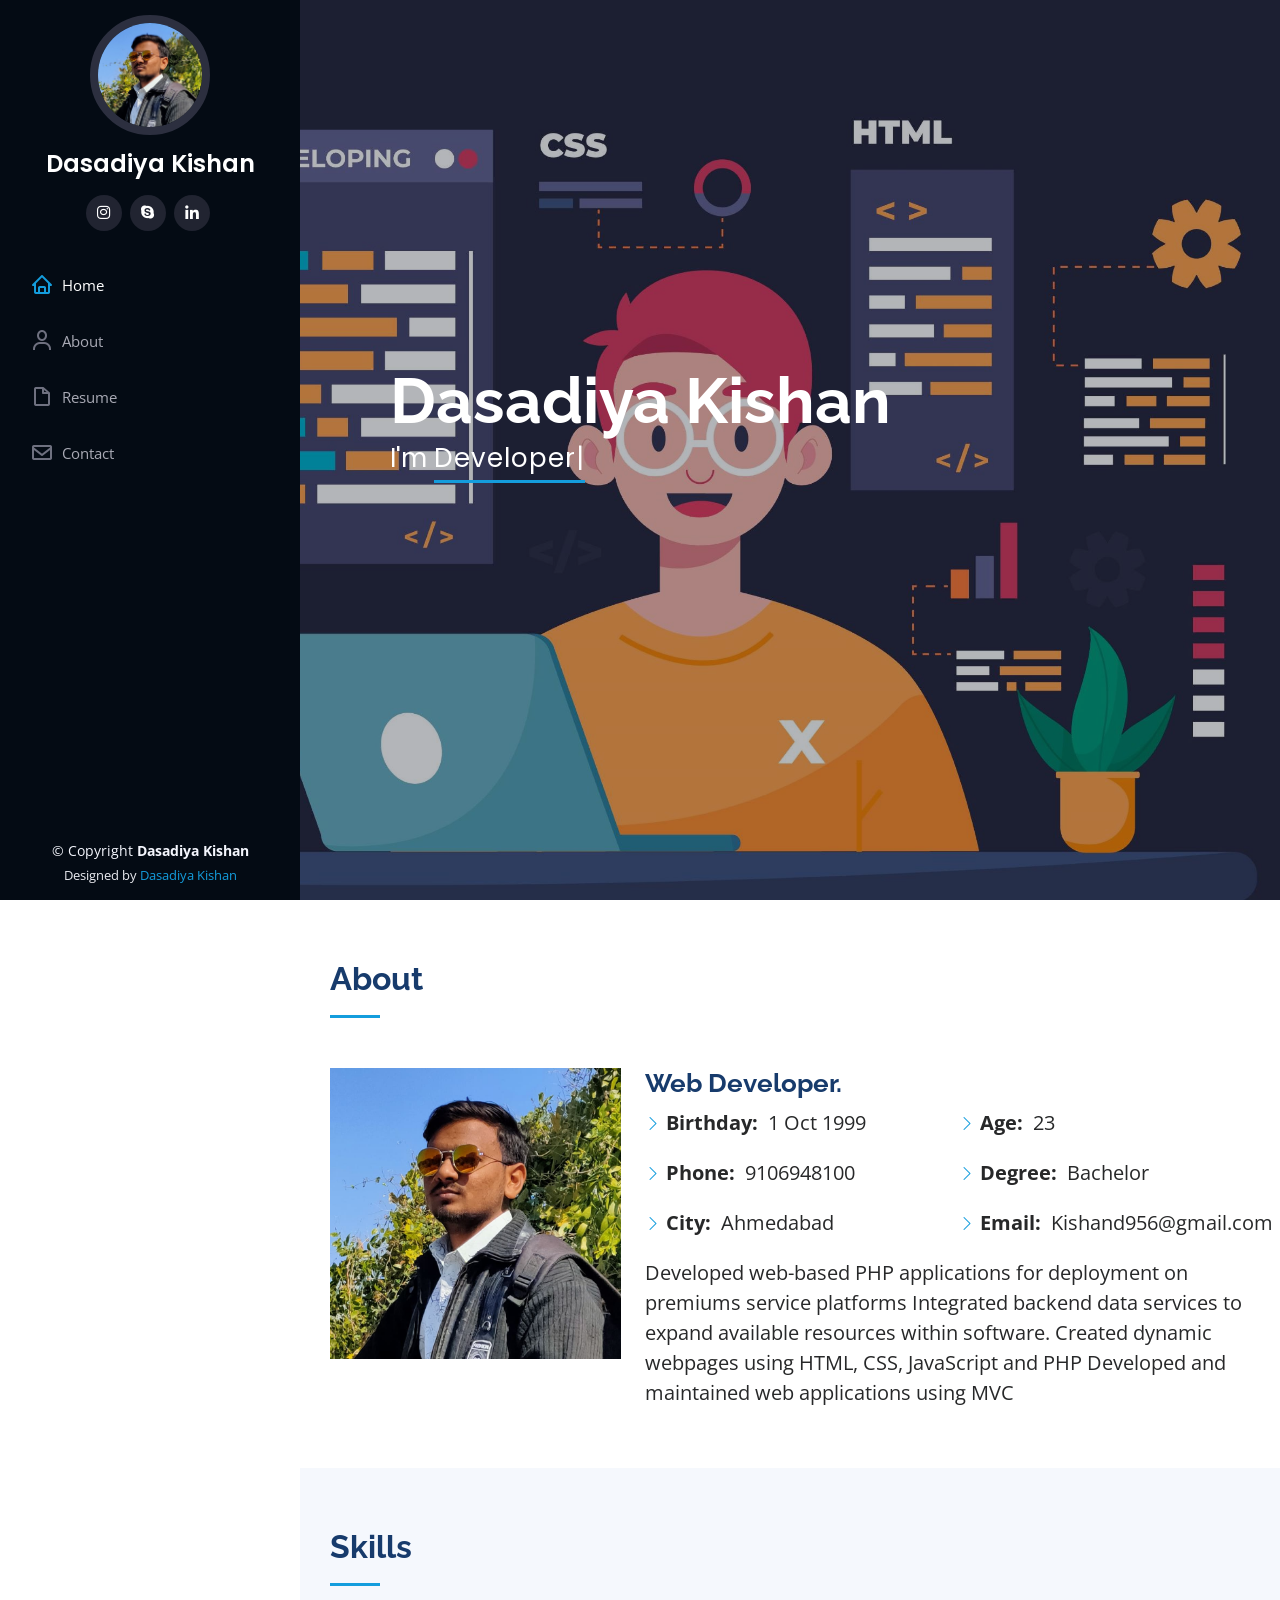
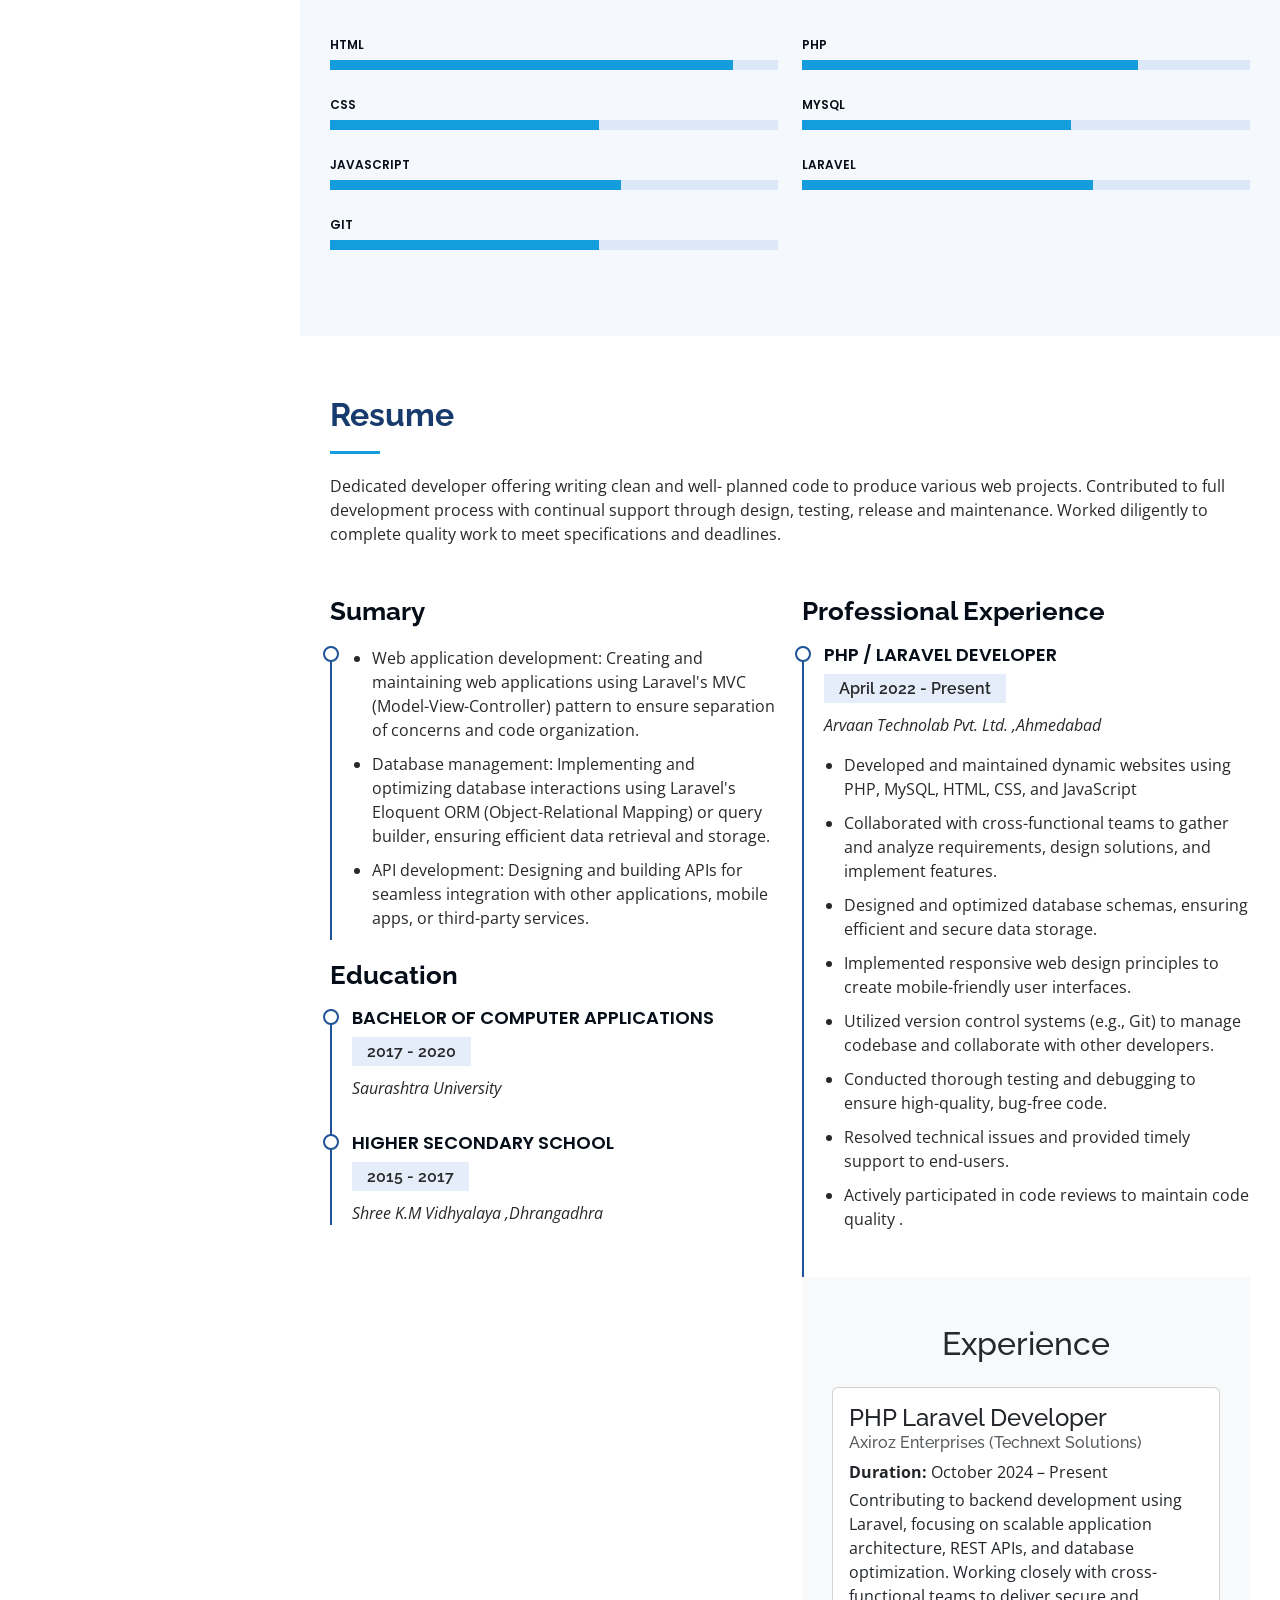
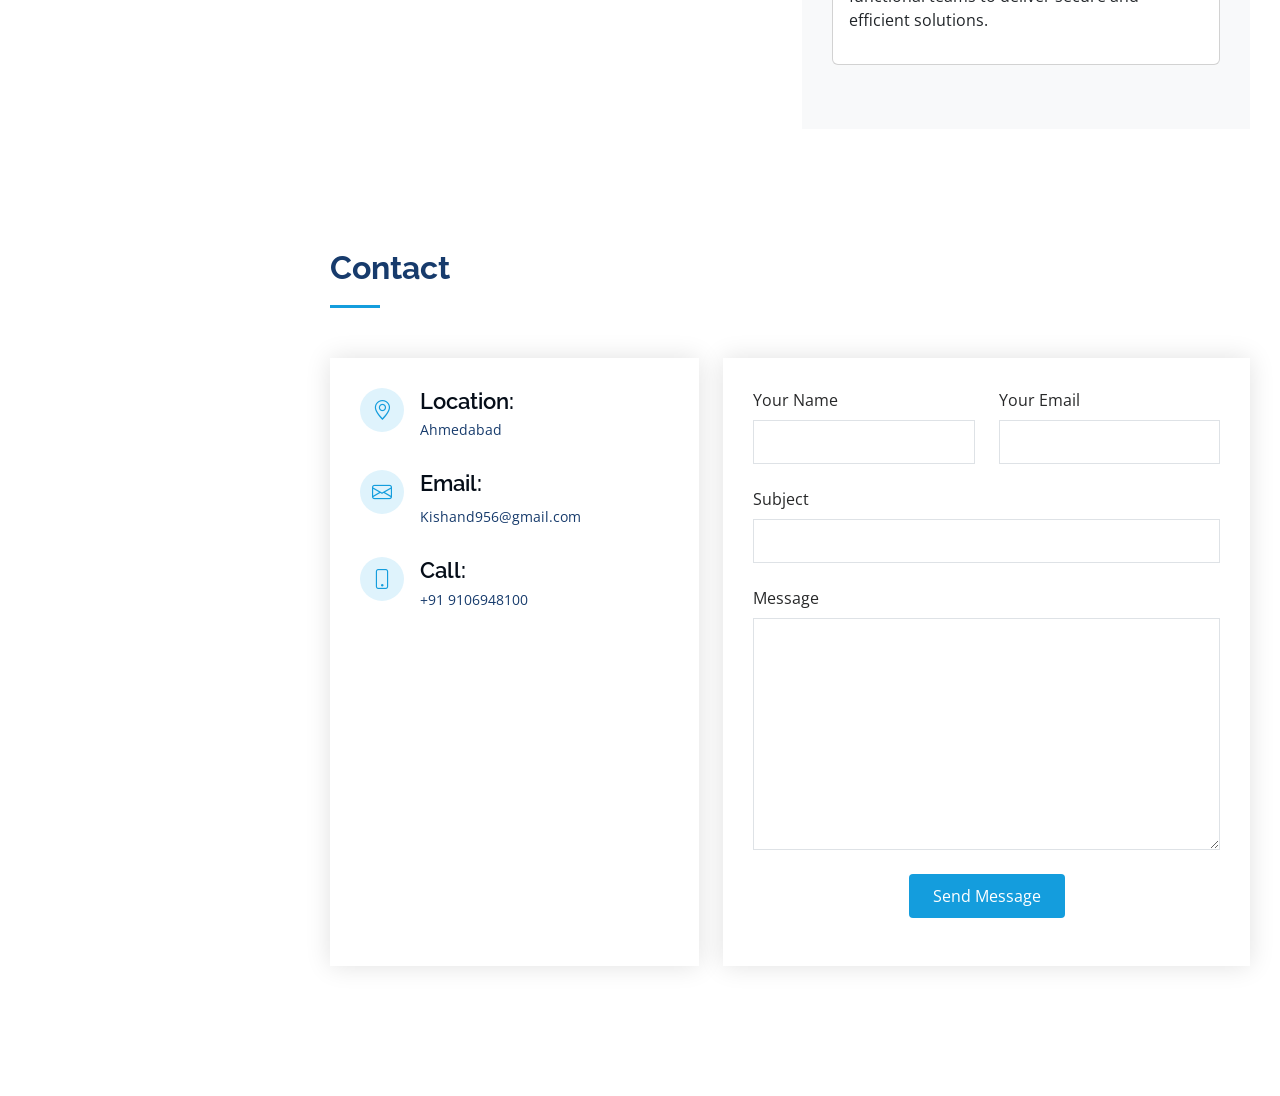
==== commit 36a1ce94: "Update index.html" ====
--- a/index.html
+++ b/index.html
@@ -9,7 +9,7 @@
     <meta content="" name="keywords" />
 
     <!-- Favicons -->
-    <link href="assets/img/favicon.png" rel="icon" />
+    <link href="assets/img/top11.png" rel="icon" />
     <link href="assets/img/apple-touch-icon.png" rel="apple-touch-icon" />
 
     <!-- Google Fonts -->
@@ -37,6 +37,9 @@
 
     <!-- Template Main CSS File -->
     <link href="assets/css/style.css" rel="stylesheet" />
+    
+<script async src="https://pagead2.googlesyndication.com/pagead/js/adsbygoogle.js?client=ca-pub-7872201801152580"
+crossorigin="anonymous"></script>
   </head>
 
   <body>
@@ -533,6 +536,23 @@
                   </li>
                 </ul>
               </div>
+              <!-- Experience Section -->
+<section id="experience" class="py-5 bg-light">
+  <div class="container">
+    <h2 class="text-center mb-4">Experience</h2>
+    <div class="card mb-3">
+      <div class="card-body">
+        <h4 class="card-title mb-1">PHP Laravel Developer</h4>
+        <h6 class="card-subtitle text-muted mb-2">Axiroz Enterprises (Technext Solutions)</h6>
+        <p class="mb-1"><strong>Duration:</strong> October 2024 – Present</p>
+        <p>
+          Contributing to backend development using Laravel, focusing on scalable application architecture, REST APIs, and database optimization. Working closely with cross-functional teams to deliver secure and efficient solutions.
+        </p>
+      </div>
+    </div>
+  </div>
+</section>
+              
               <!-- <div class="resume-item">
                 <h4>Graphic design specialist</h4>
                 <h5>2017 - 2018</h5>
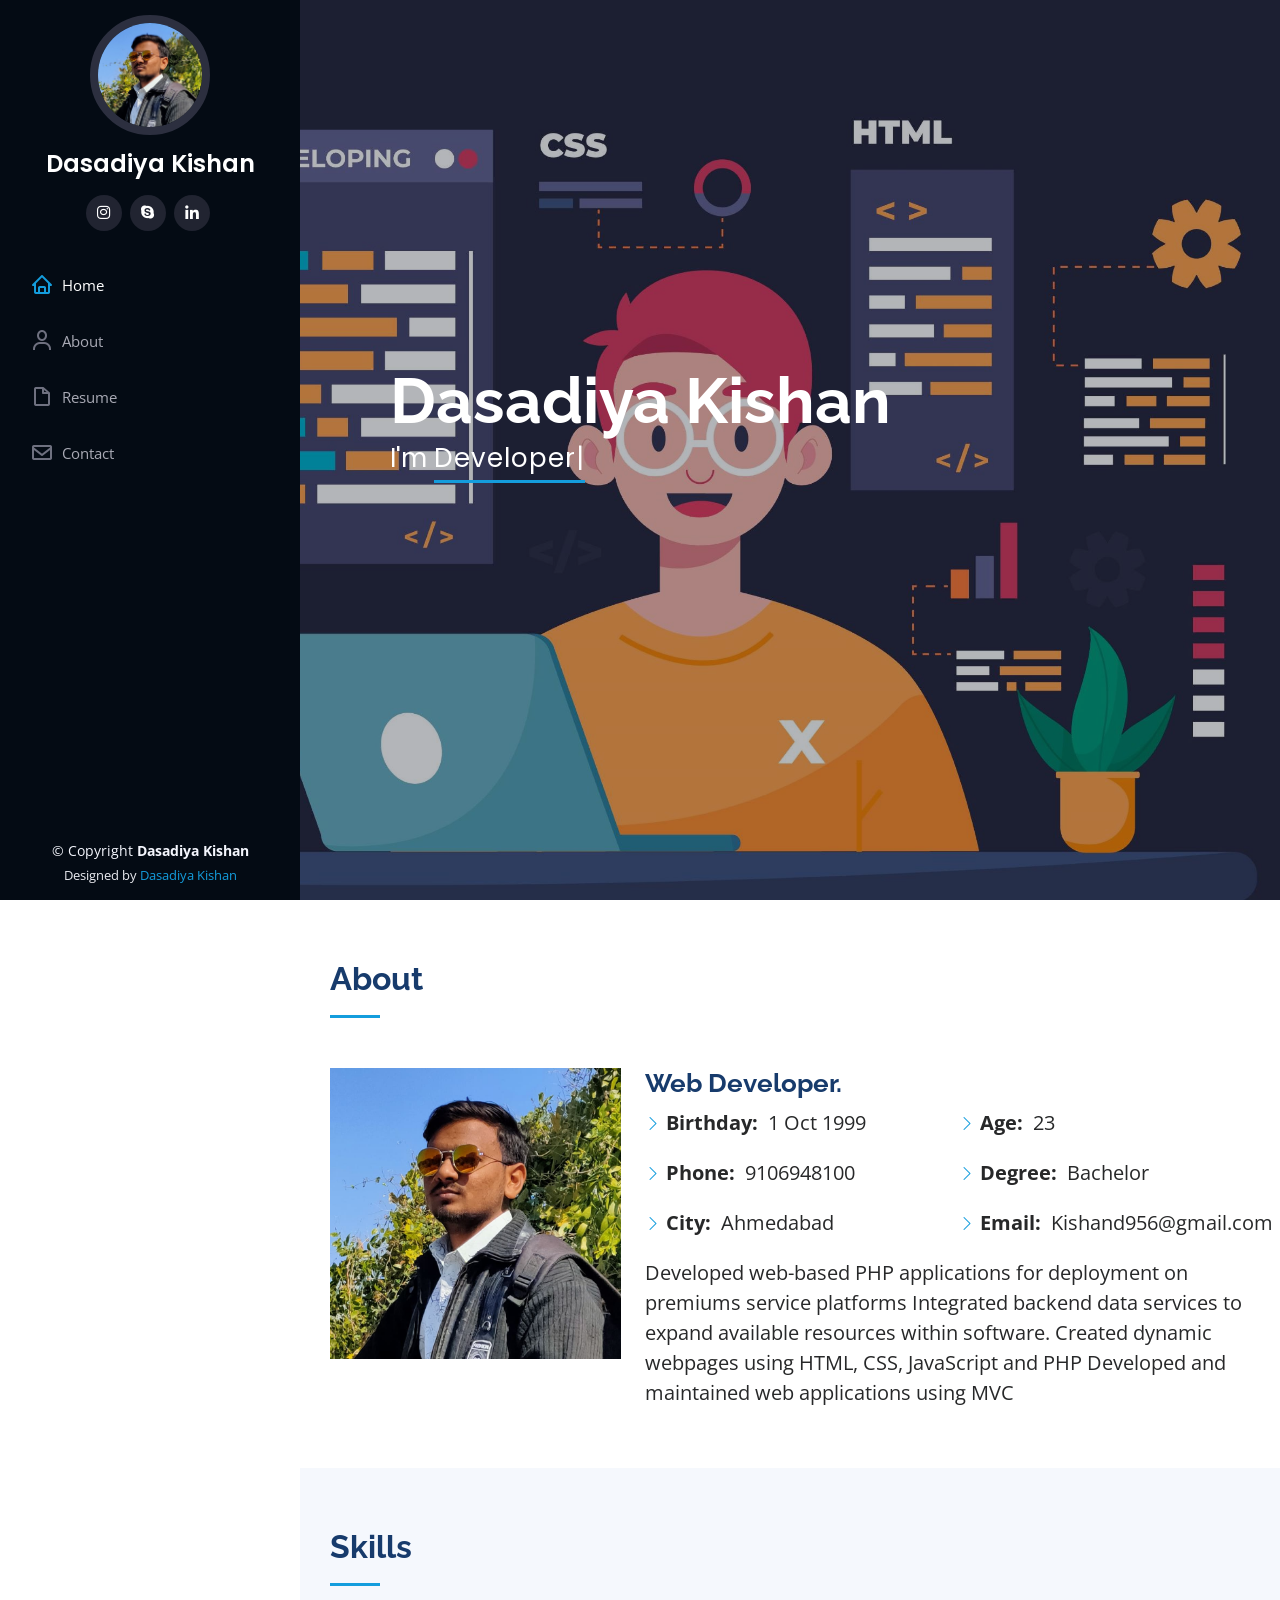
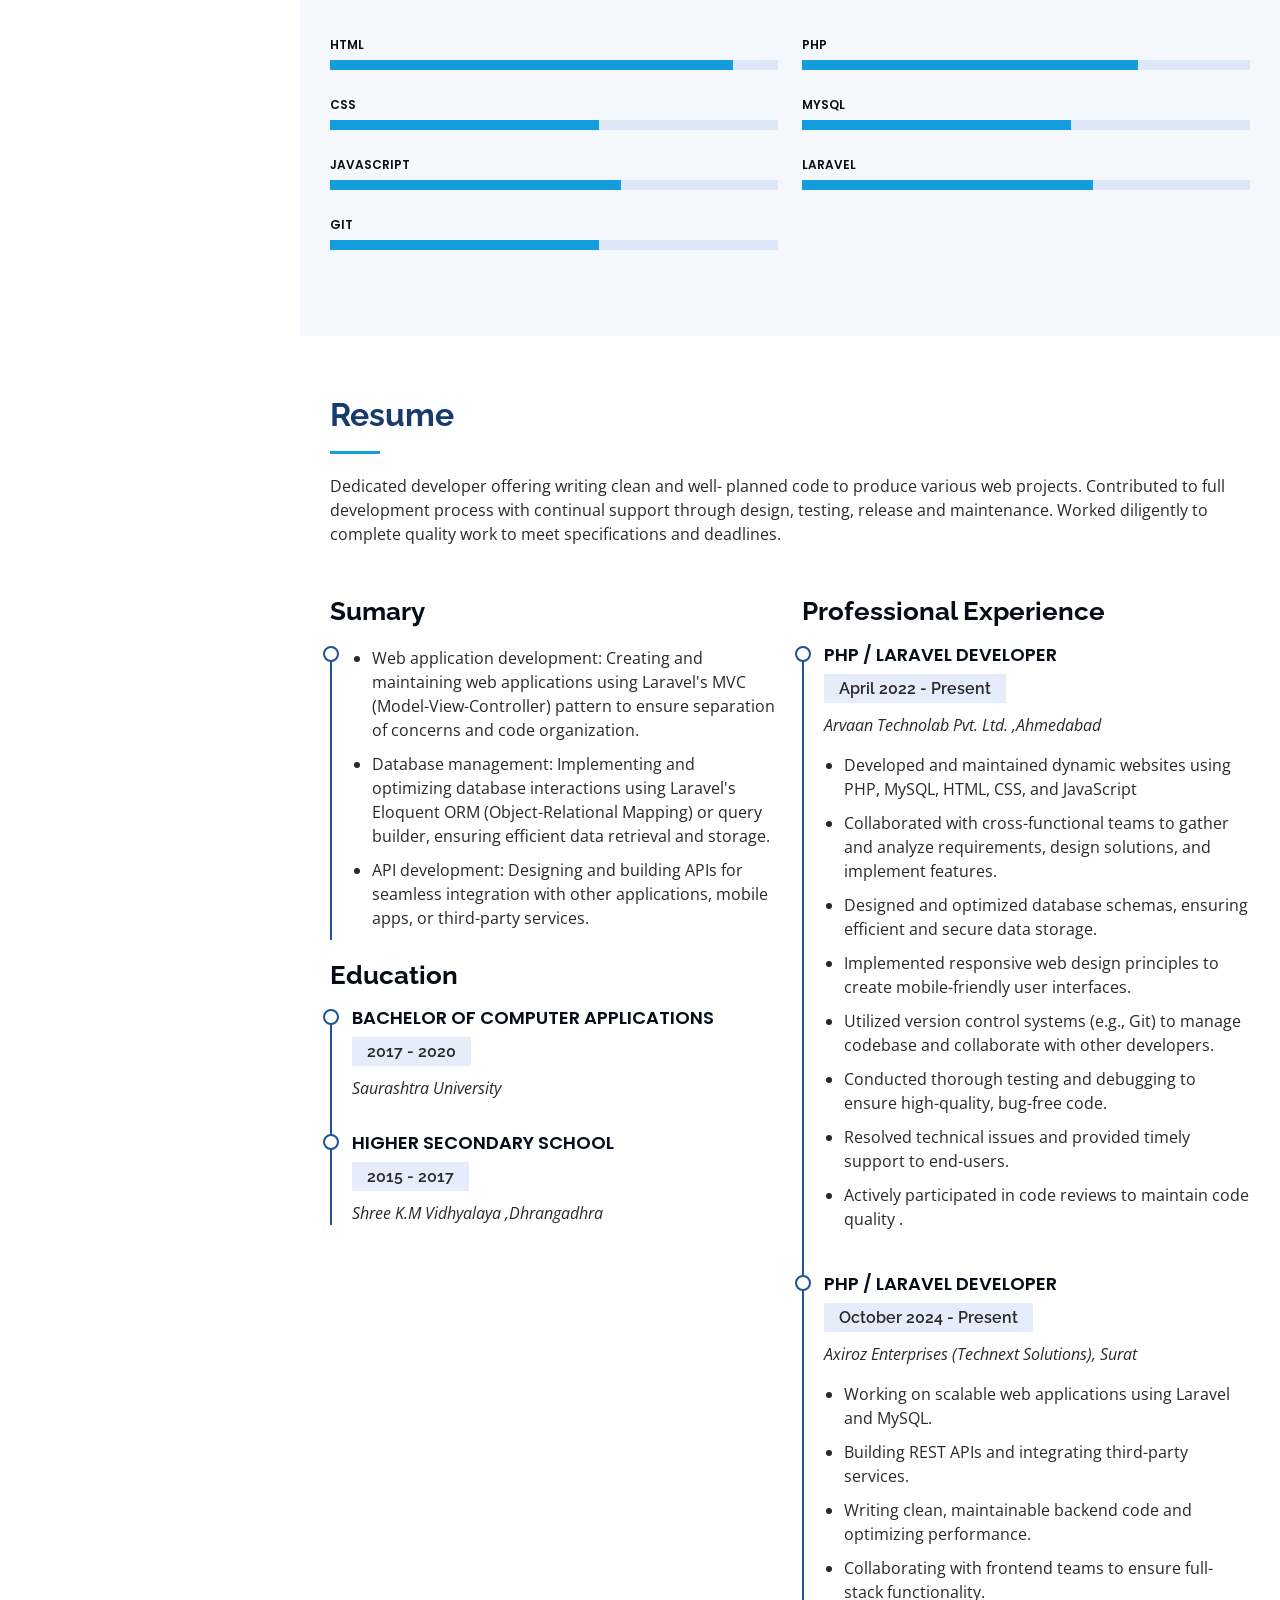
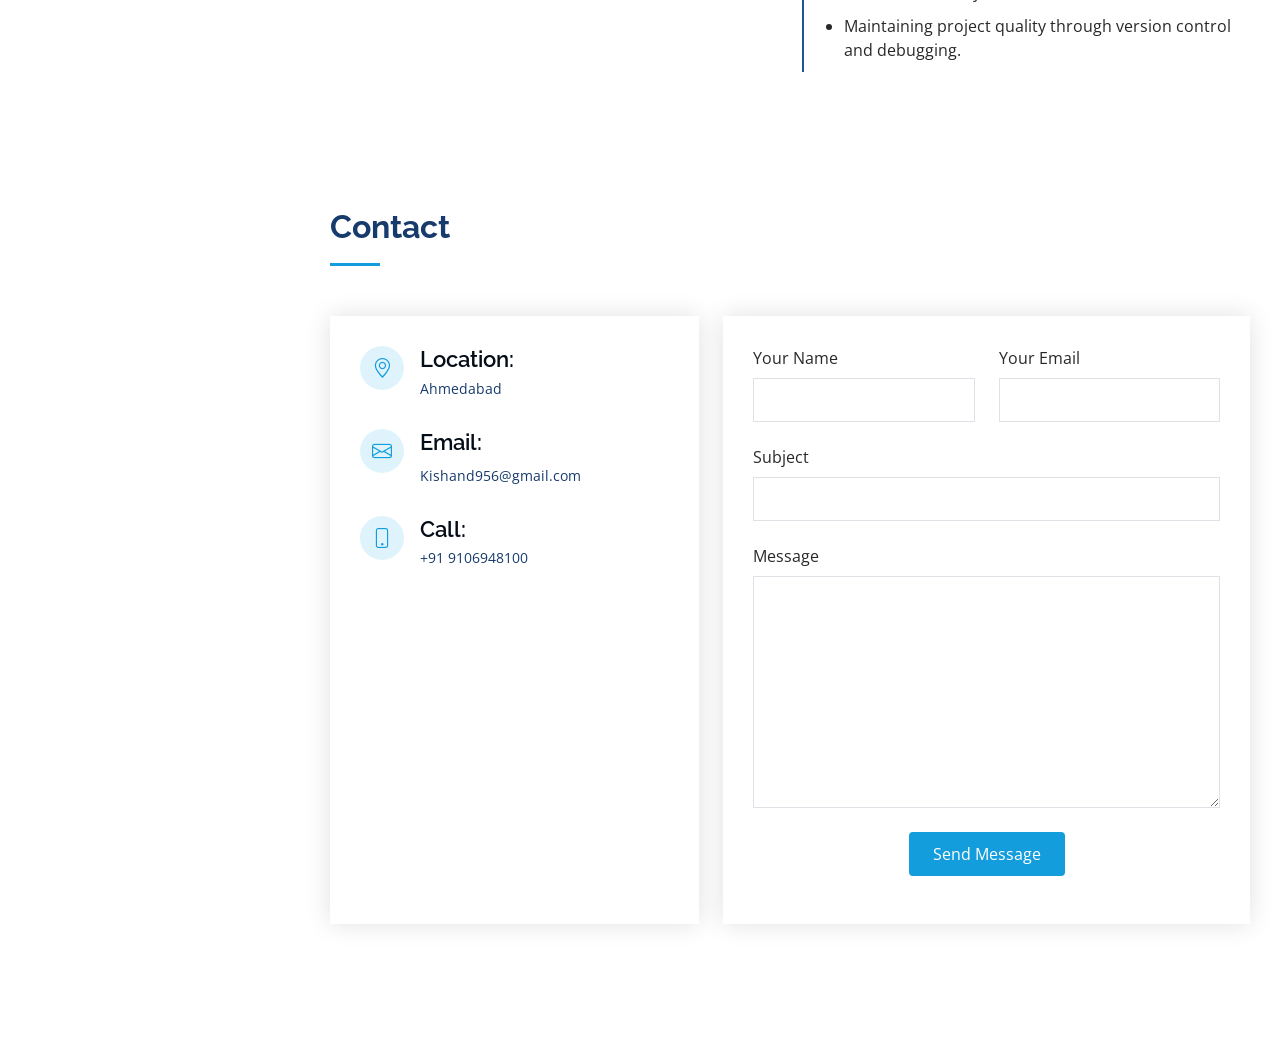
==== commit 0ce38ff7: "Update index.html" ====
--- a/index.html
+++ b/index.html
@@ -536,22 +536,29 @@
                   </li>
                 </ul>
               </div>
-              <!-- Experience Section -->
-<section id="experience" class="py-5 bg-light">
-  <div class="container">
-    <h2 class="text-center mb-4">Experience</h2>
-    <div class="card mb-3">
-      <div class="card-body">
-        <h4 class="card-title mb-1">PHP Laravel Developer</h4>
-        <h6 class="card-subtitle text-muted mb-2">Axiroz Enterprises (Technext Solutions)</h6>
-        <p class="mb-1"><strong>Duration:</strong> October 2024 – Present</p>
-        <p>
-          Contributing to backend development using Laravel, focusing on scalable application architecture, REST APIs, and database optimization. Working closely with cross-functional teams to deliver secure and efficient solutions.
-        </p>
-      </div>
-    </div>
-  </div>
-</section>
+              <!-- Experience Section --><div class="resume-item" data-aos="fade-up" data-aos-delay="200">
+  <h4>PHP / Laravel Developer</h4>
+  <h5>October 2024 - Present</h5>
+  <p><em>Axiroz Enterprises (Technext Solutions), Surat</em></p>
+  <ul>
+    <li>
+      Working on scalable web applications using Laravel and MySQL.
+    </li>
+    <li>
+      Building REST APIs and integrating third-party services.
+    </li>
+    <li>
+      Writing clean, maintainable backend code and optimizing performance.
+    </li>
+    <li>
+      Collaborating with frontend teams to ensure full-stack functionality.
+    </li>
+    <li>
+      Maintaining project quality through version control and debugging.
+    </li>
+  </ul>
+</div>
+
               
               <!-- <div class="resume-item">
                 <h4>Graphic design specialist</h4>
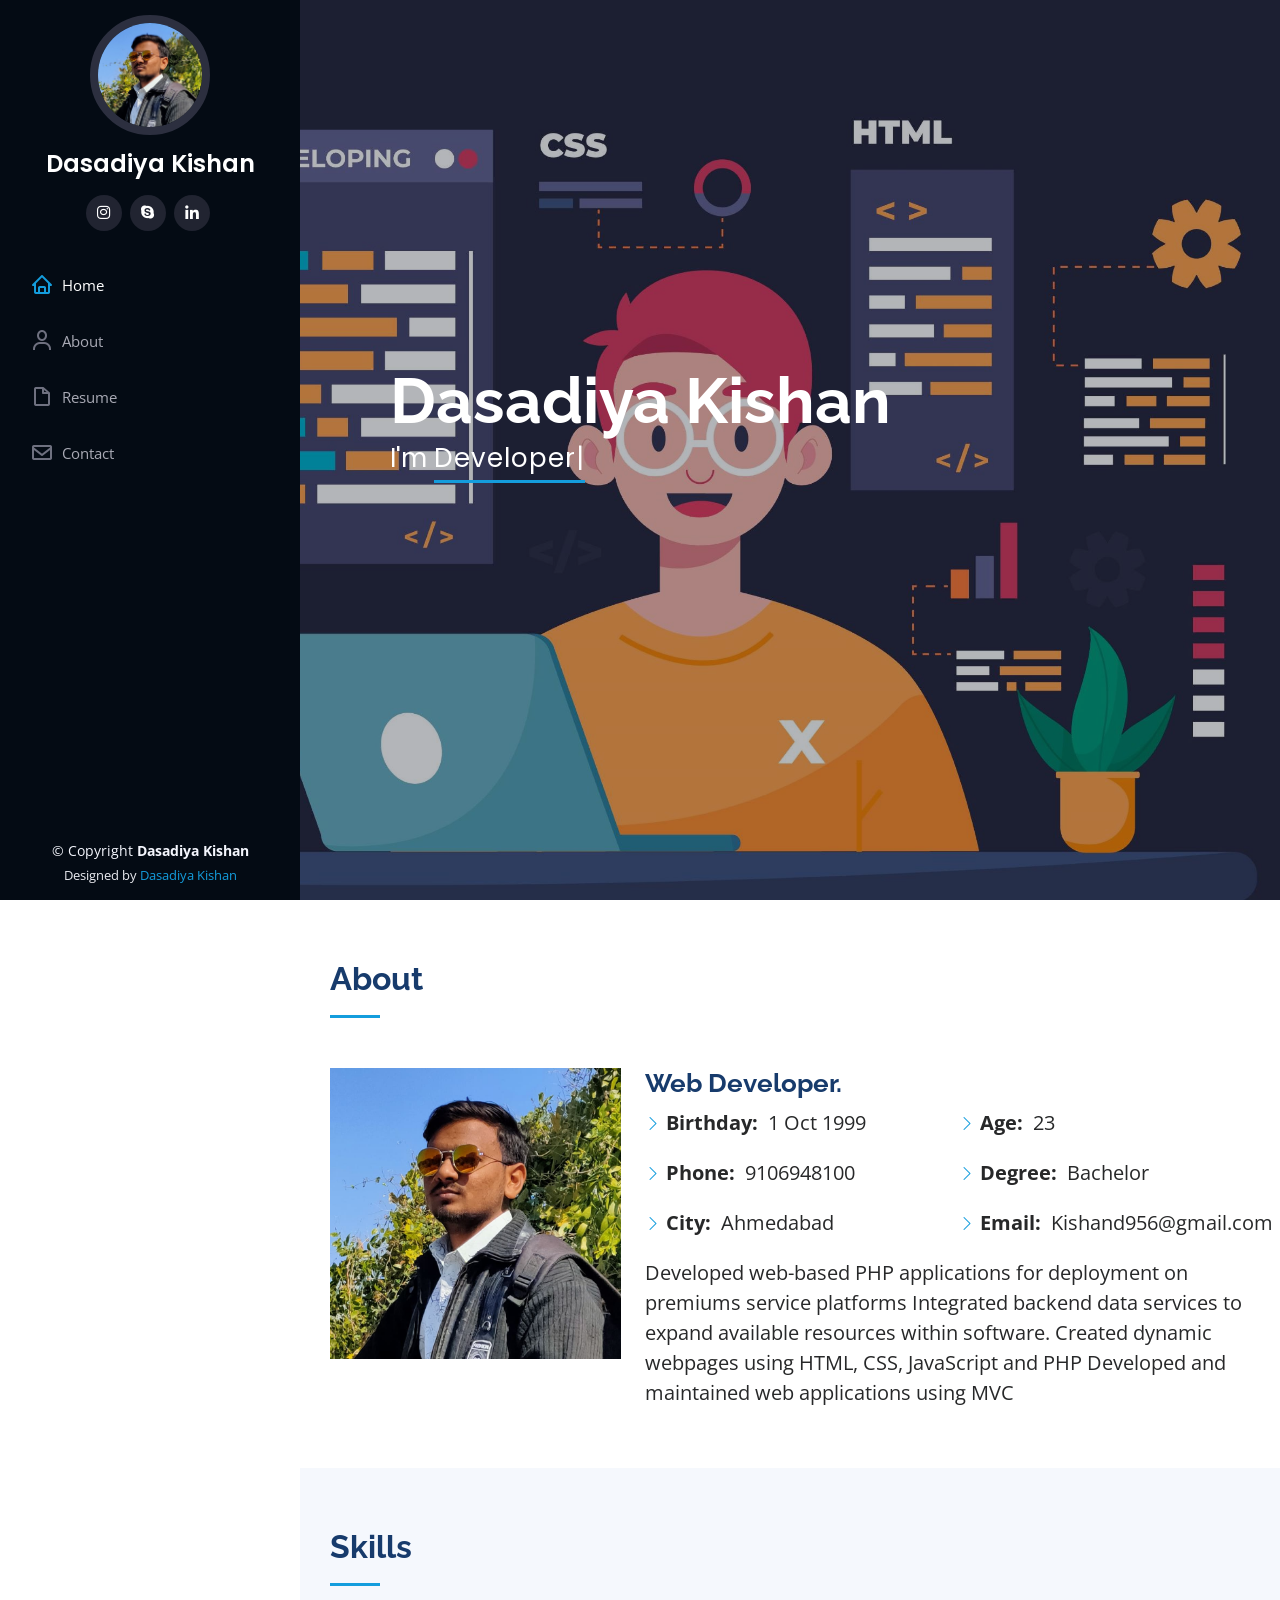
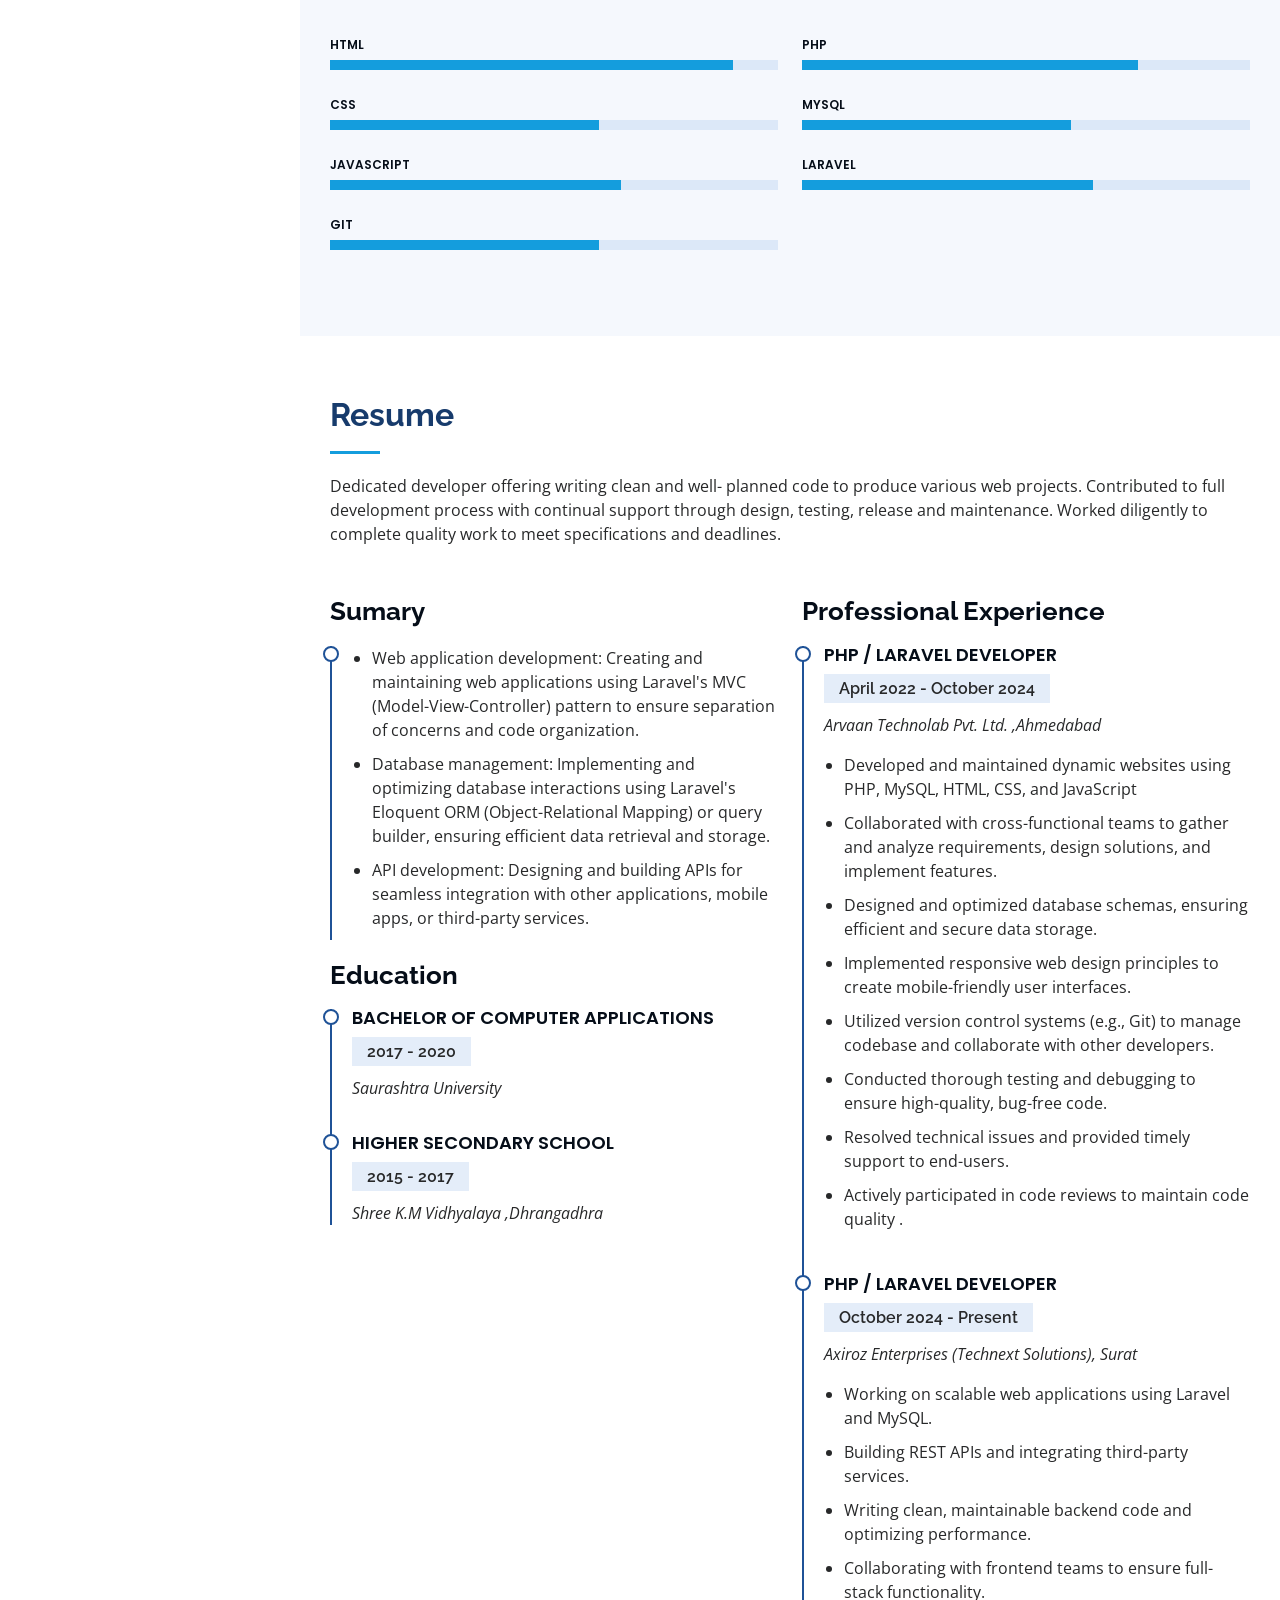
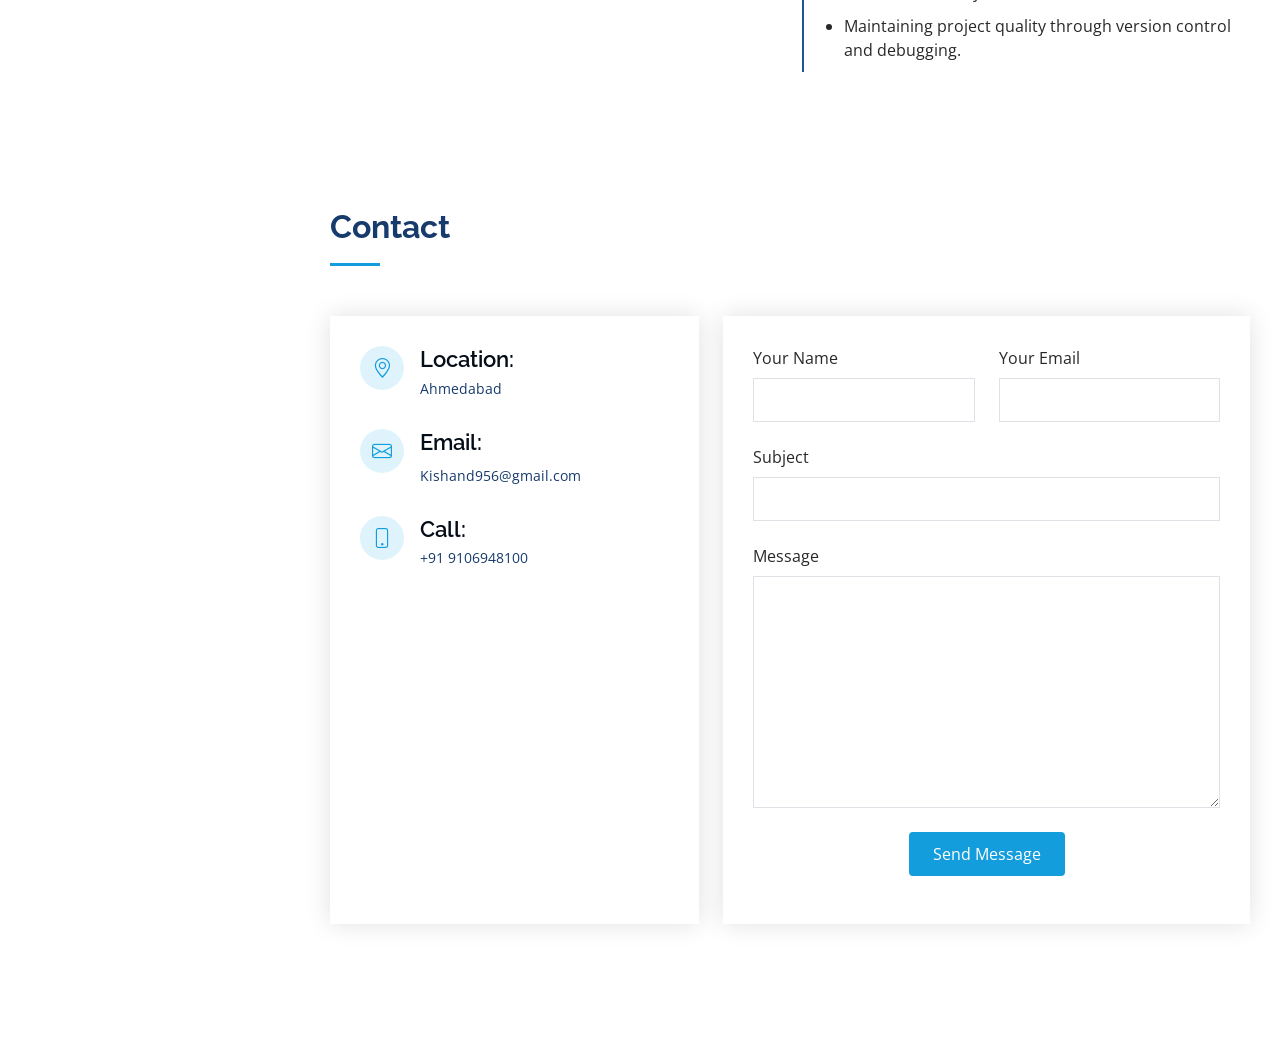
==== commit fd433b45: "Update index.html" ====
--- a/index.html
+++ b/index.html
@@ -498,7 +498,7 @@
               <h3 class="resume-title">Professional Experience</h3>
               <div class="resume-item">
                 <h4>PHP / Laravel Developer</h4>
-                <h5>April 2022 - Present</h5>
+                <h5>April 2022 - October 2024</h5>
                 <p><em>Arvaan Technolab Pvt. Ltd. ,Ahmedabad </em></p>
                 <ul>
                   <li>
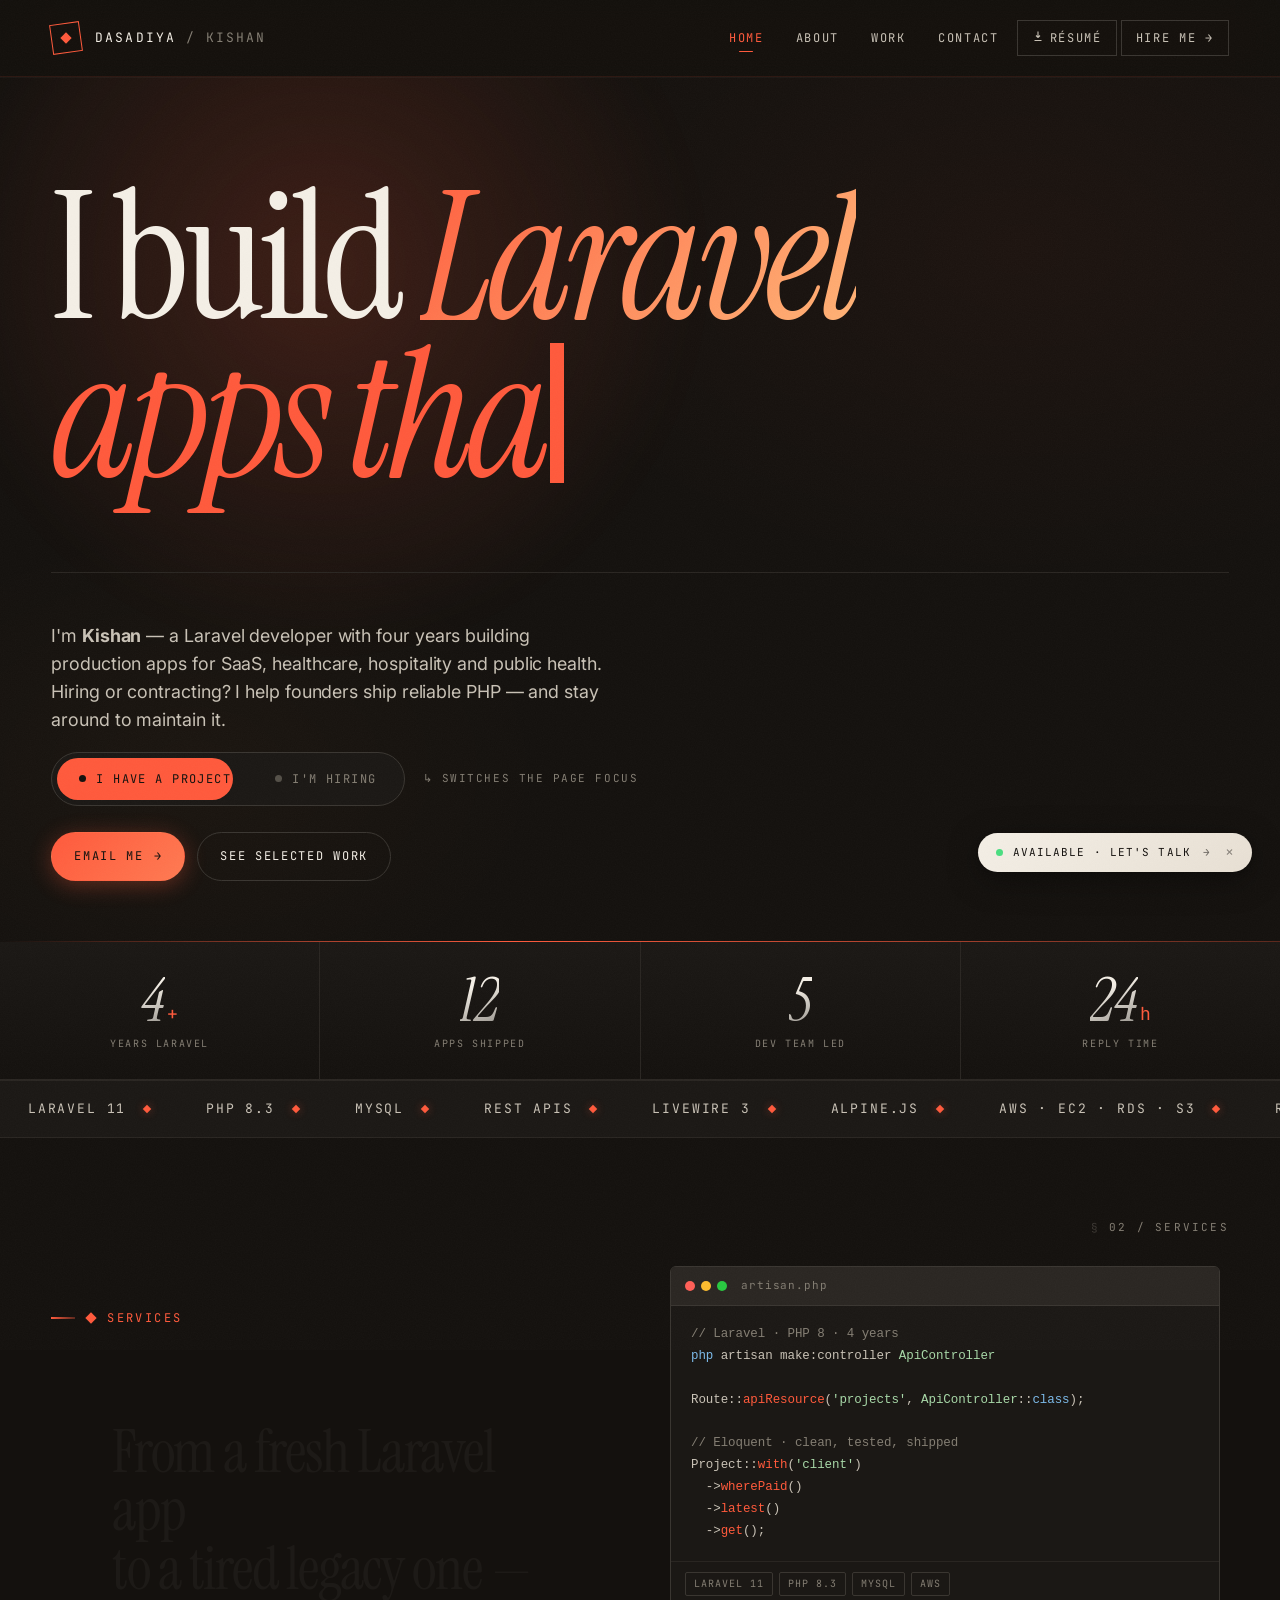
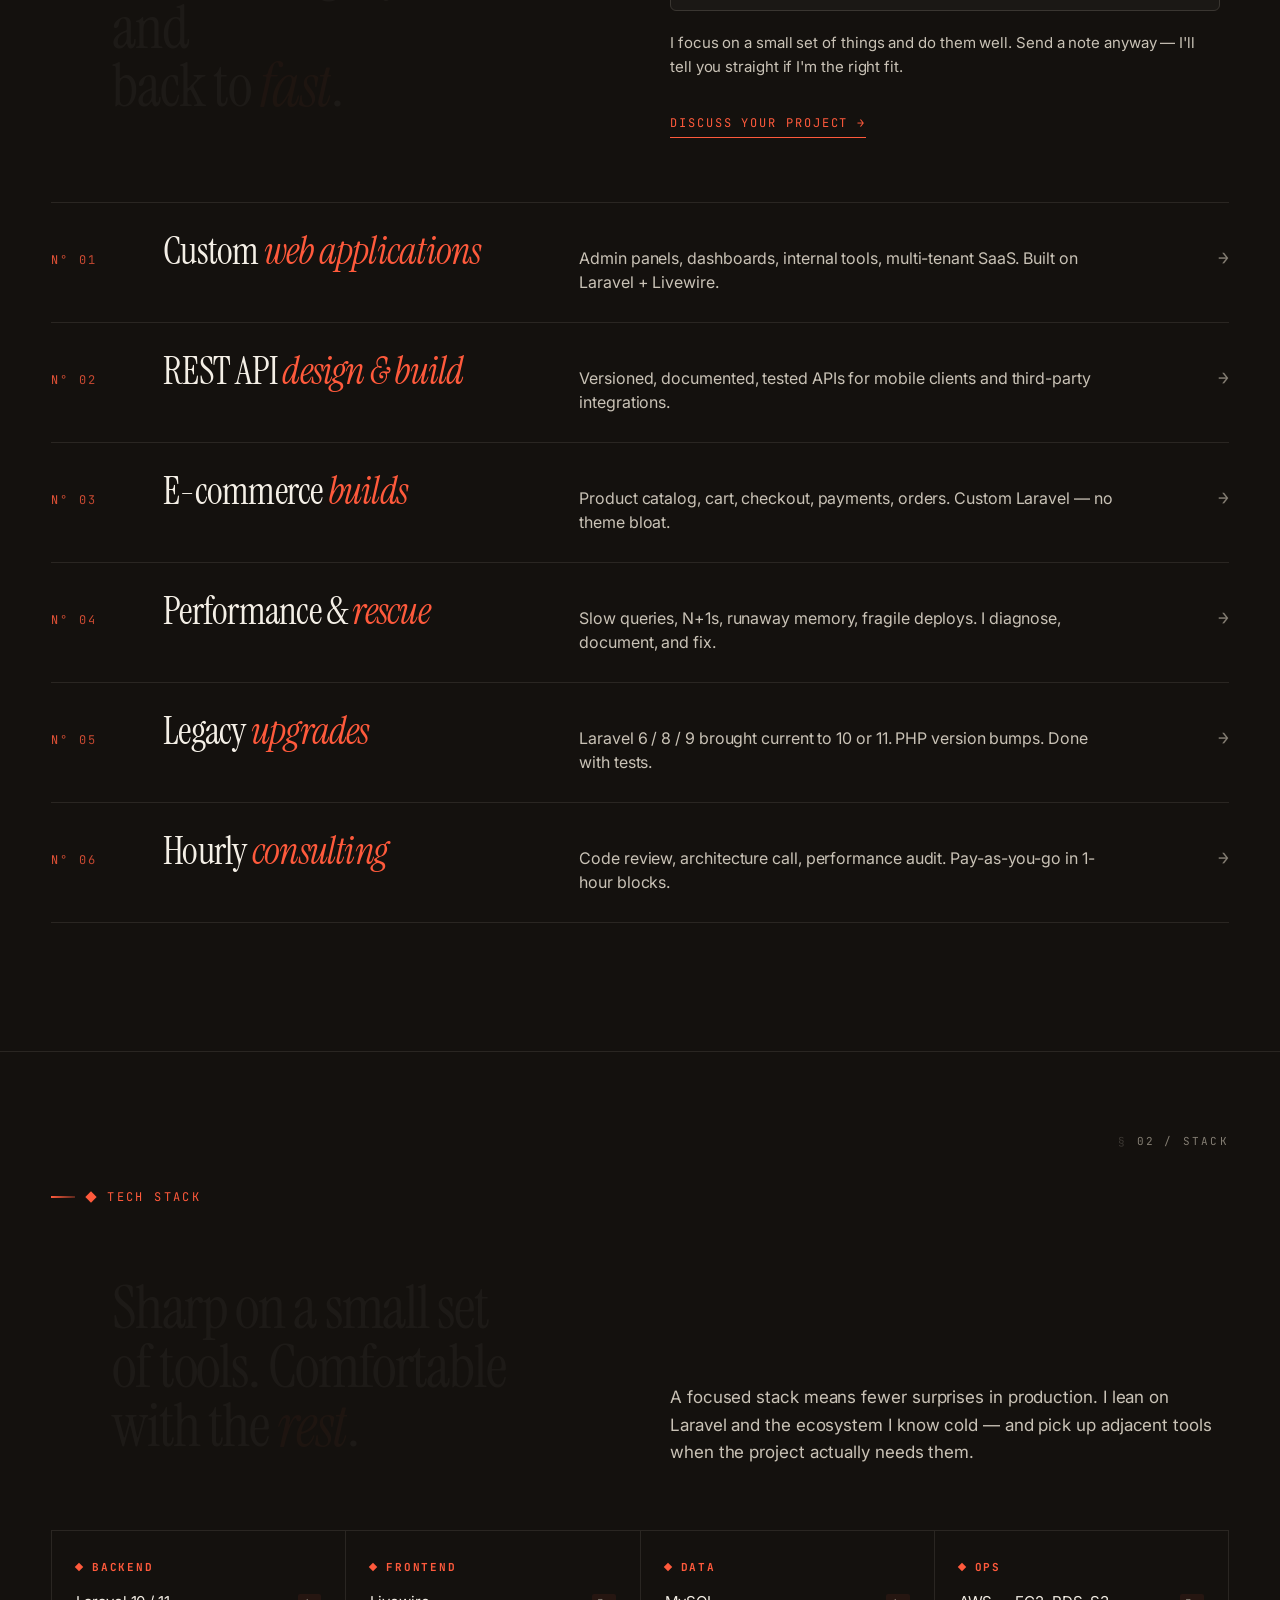
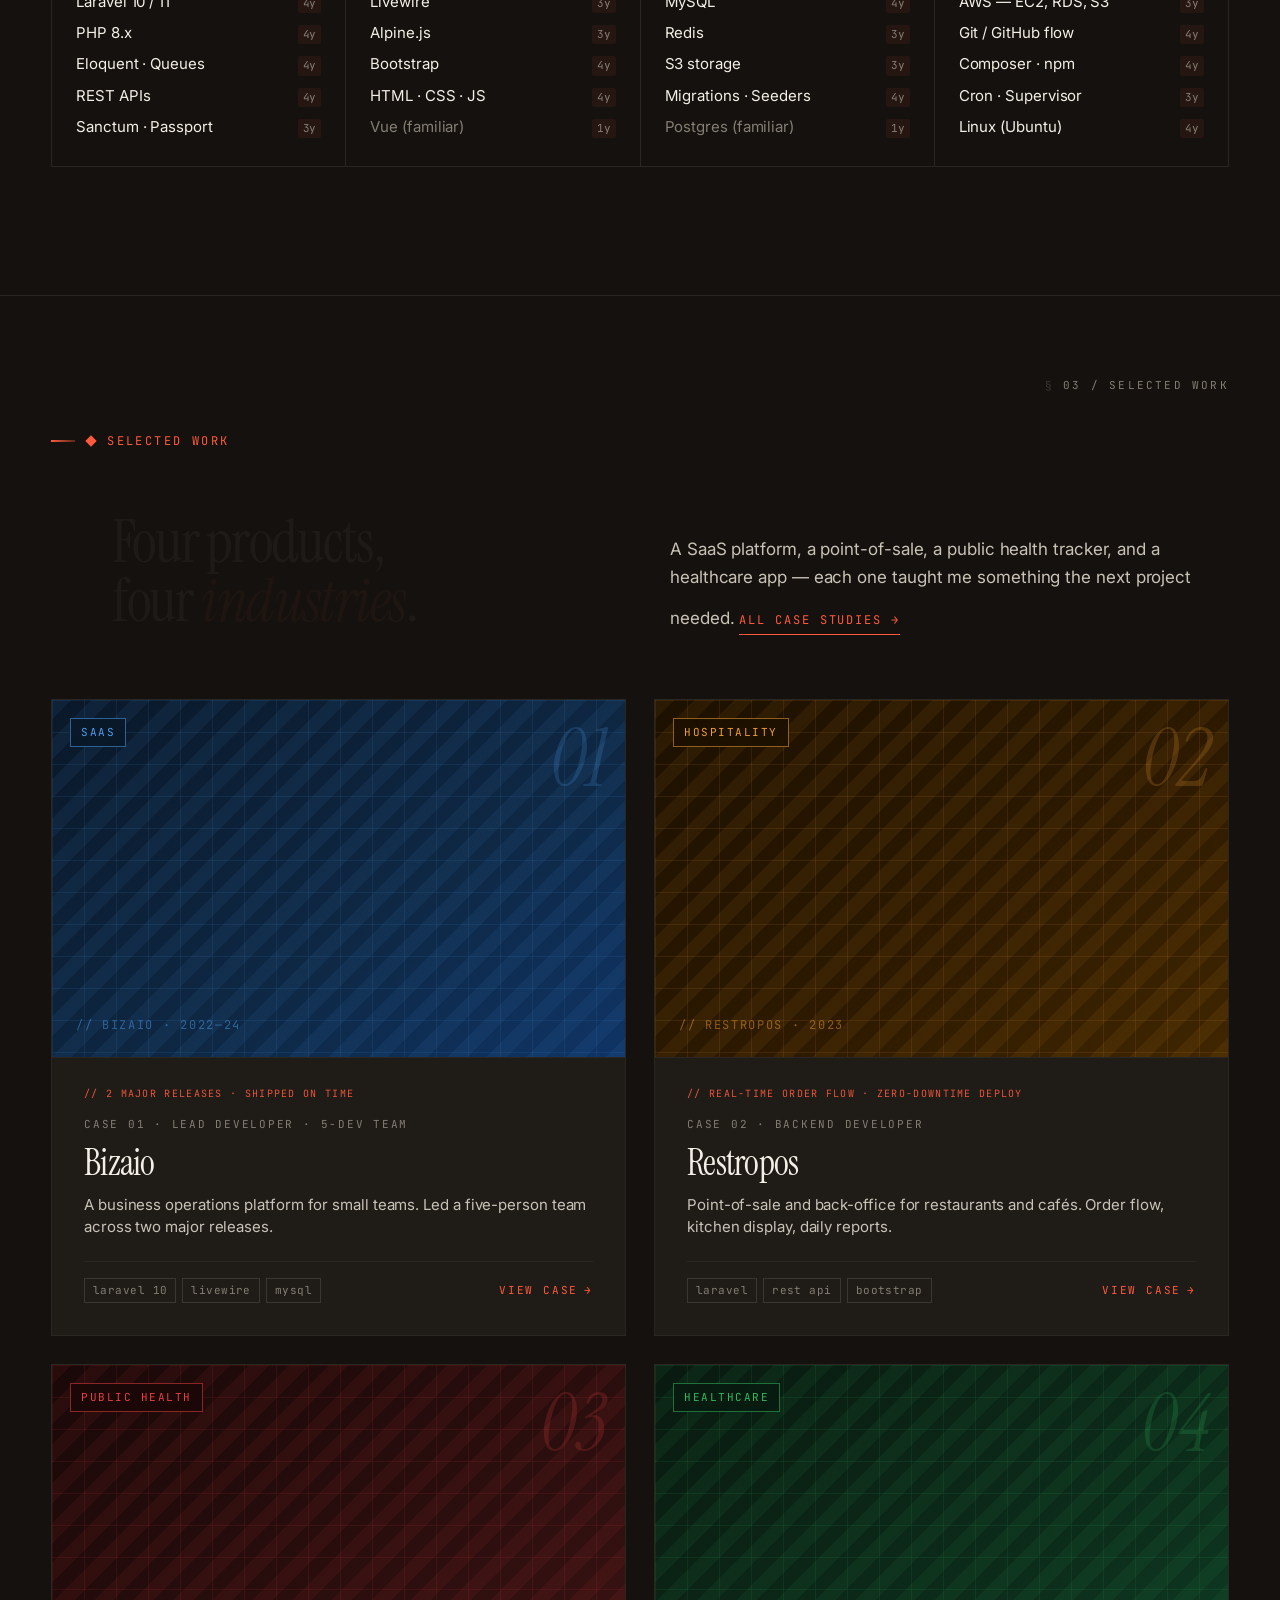
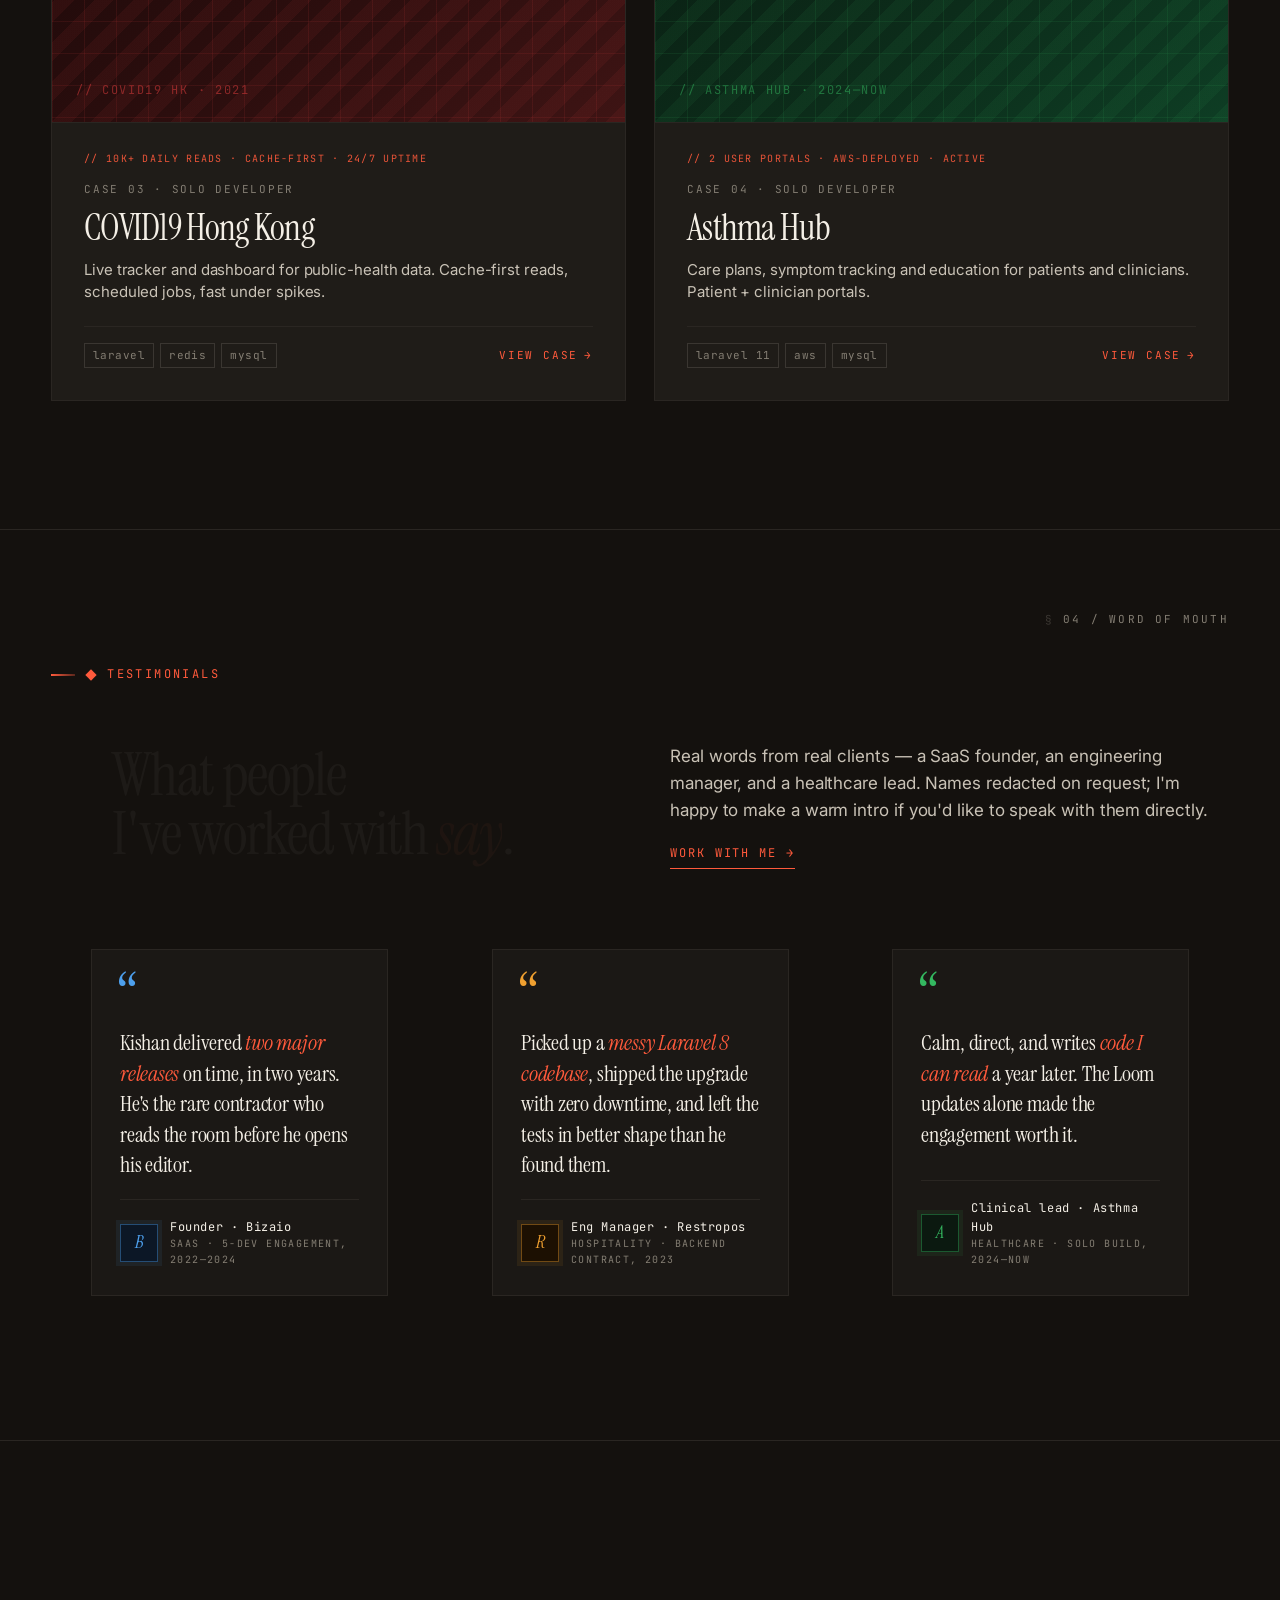
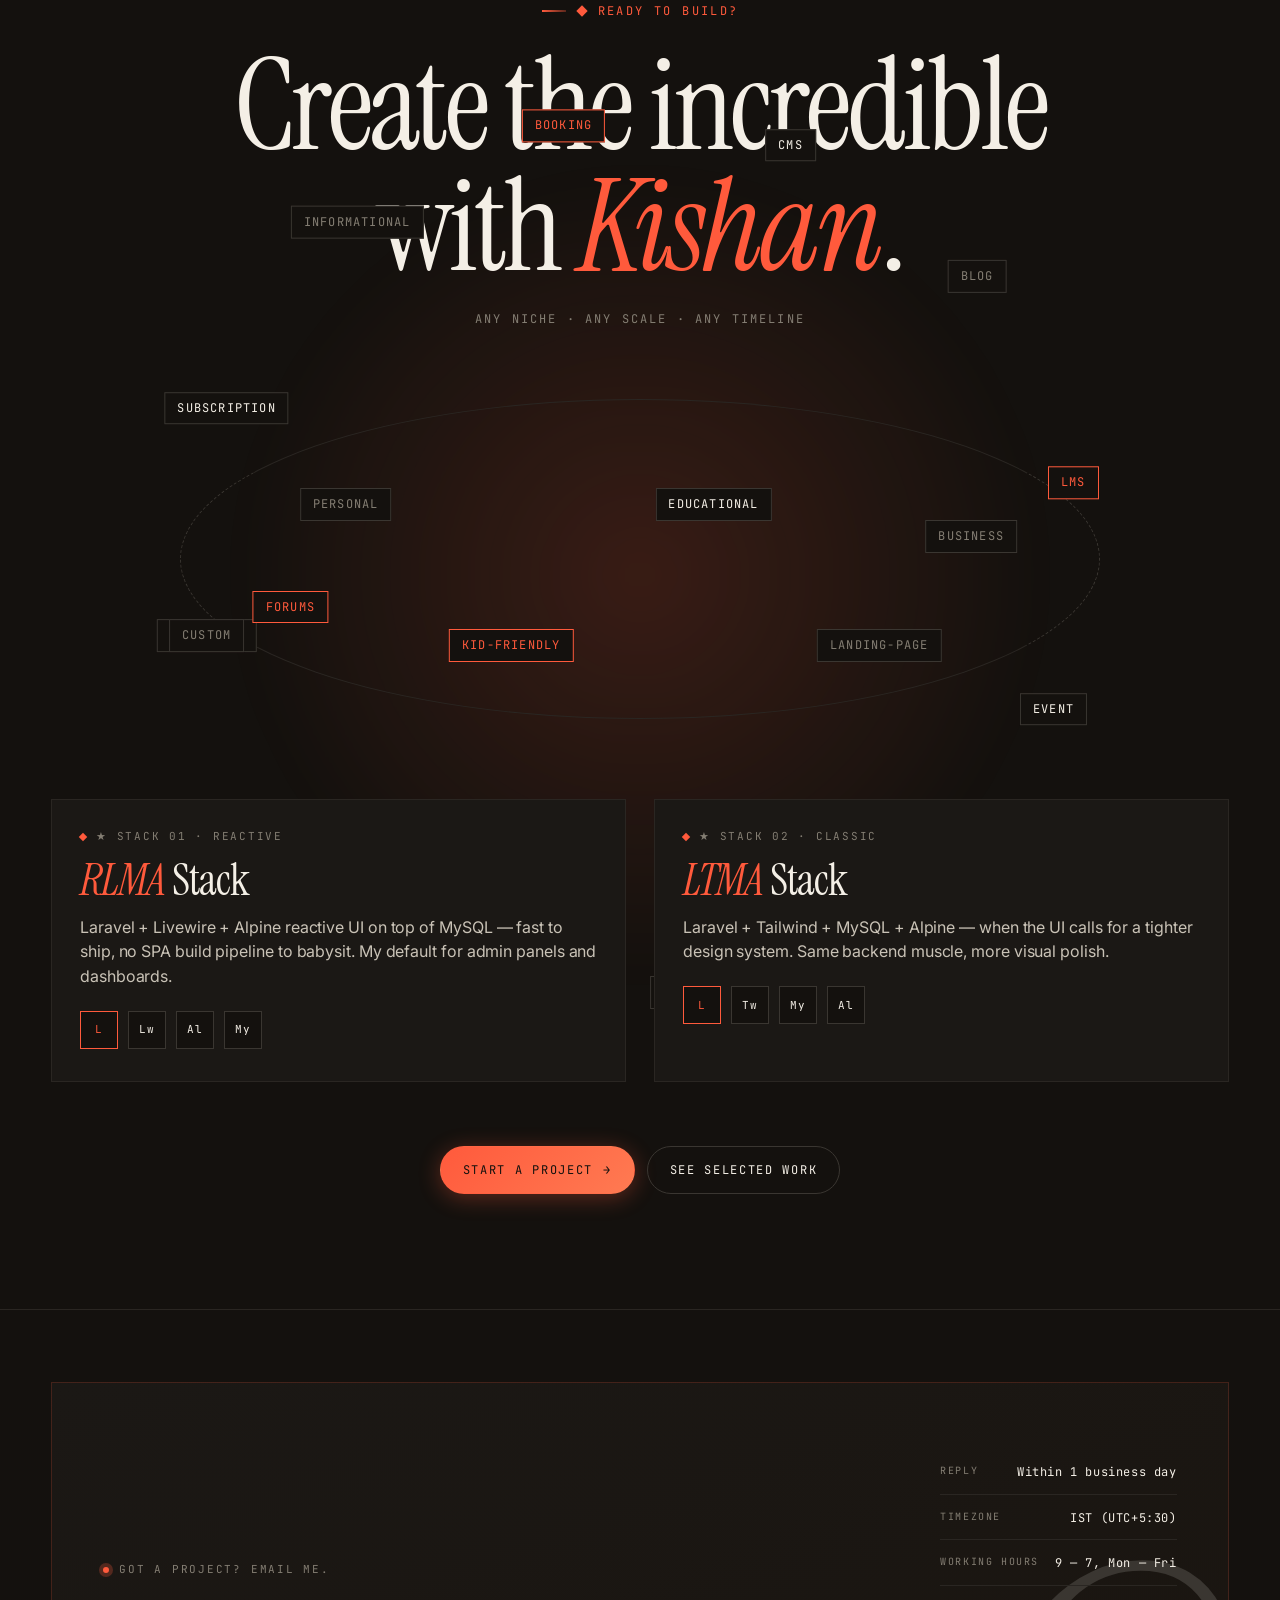
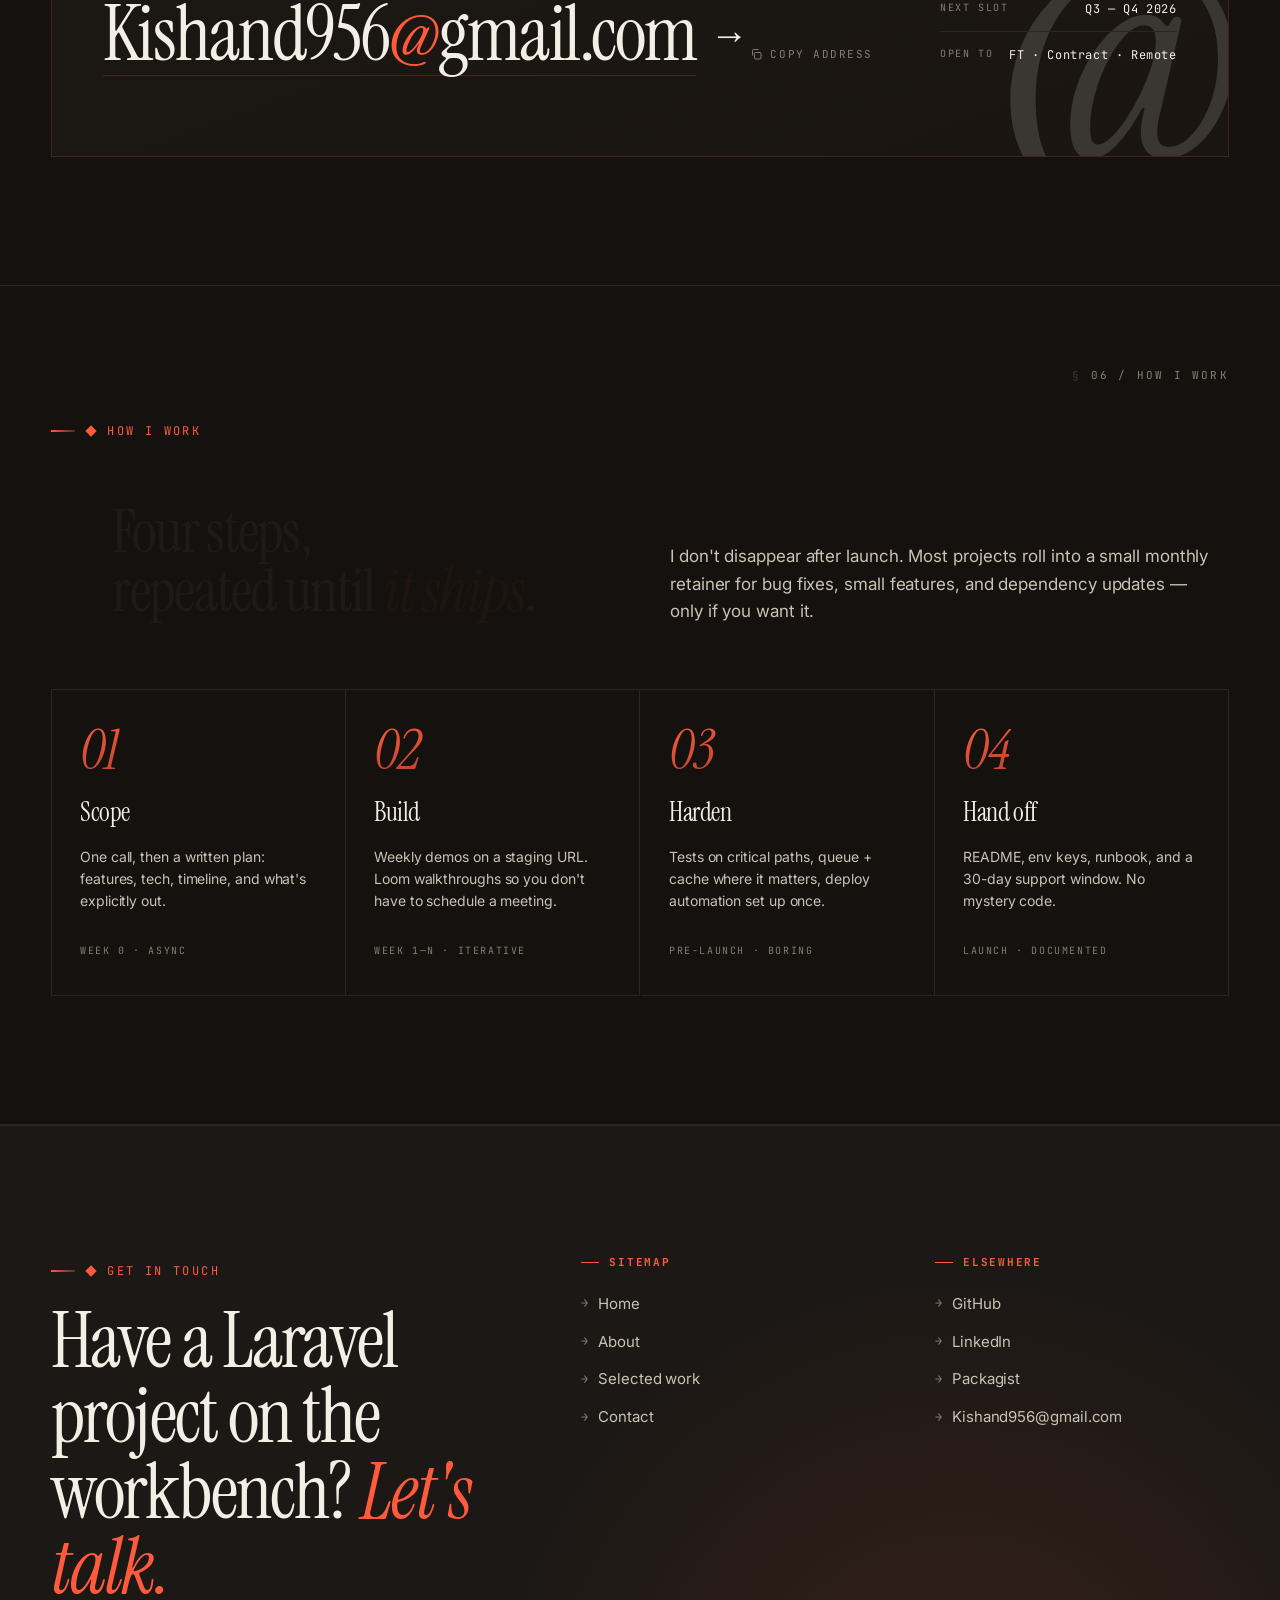
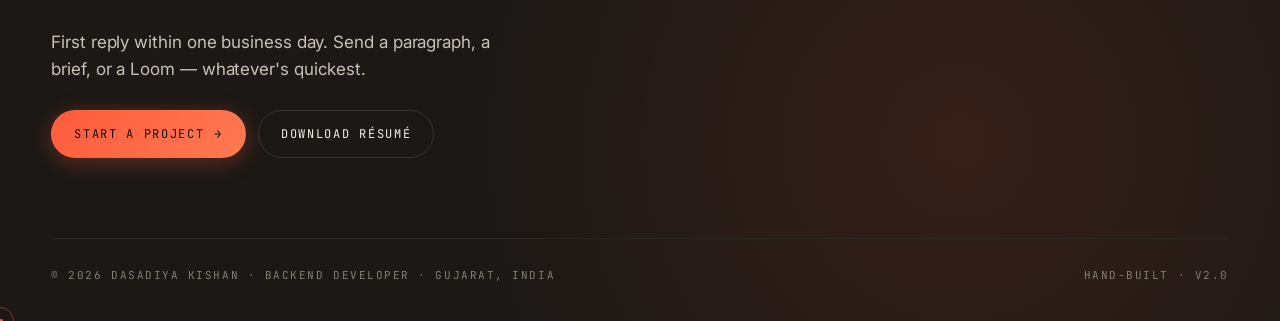
==== commit a18fd739: "Initial commit: Portfolio website Co-Authored-By: Claude Sonnet 4.6 <noreply@anthropic.com>" ====
--- a/index.html
+++ b/index.html
@@ -1,1081 +1,691 @@
-<!DOCTYPE html>
+<!doctype html>
 <html lang="en">
-  <head>
-    <meta charset="utf-8" />
-    <meta content="width=device-width, initial-scale=1.0" name="viewport" />
-
-    <title>Dasadiya Kishan</title>
-    <meta content="" name="description" />
-    <meta content="" name="keywords" />
-
-    <!-- Favicons -->
-    <link href="assets/img/top11.png" rel="icon" />
-    <link href="assets/img/apple-touch-icon.png" rel="apple-touch-icon" />
-
-    <!-- Google Fonts -->
-    <link
-      href="https://fonts.googleapis.com/css?family=Open+Sans:300,300i,400,400i,600,600i,700,700i|Raleway:300,300i,400,400i,500,500i,600,600i,700,700i|Poppins:300,300i,400,400i,500,500i,600,600i,700,700i"
-      rel="stylesheet"
-    />
-
-    <!-- Vendor CSS Files -->
-    <link href="assets/vendor/aos/aos.css" rel="stylesheet" />
-    <link
-      href="assets/vendor/bootstrap/css/bootstrap.min.css"
-      rel="stylesheet"
-    />
-    <link
-      href="assets/vendor/bootstrap-icons/bootstrap-icons.css"
-      rel="stylesheet"
-    />
-    <link href="assets/vendor/boxicons/css/boxicons.min.css" rel="stylesheet" />
-    <link
-      href="assets/vendor/glightbox/css/glightbox.min.css"
-      rel="stylesheet"
-    />
-    <link href="assets/vendor/swiper/swiper-bundle.min.css" rel="stylesheet" />
-
-    <!-- Template Main CSS File -->
-    <link href="assets/css/style.css" rel="stylesheet" />
-    
-<script async src="https://pagead2.googlesyndication.com/pagead/js/adsbygoogle.js?client=ca-pub-7872201801152580"
-crossorigin="anonymous"></script>
-  </head>
-
-  <body>
-    <!-- ======= Mobile nav toggle button ======= -->
-    <i class="bi bi-list mobile-nav-toggle d-xl-none"></i>
-
-    <!-- ======= Header ======= -->
-    <header id="header">
-      <div class="d-flex flex-column">
-        <div class="profile">
-          <img
-            src="assets/img/kishan.jpg"
-            alt=""
-            class="img-fluid rounded-circle"
-          />
-          <h1 class="text-light"><a href="index.html">Dasadiya Kishan</a></h1>
-          <div class="social-links mt-3 text-center">
-            <!-- <a href="#" class="twitter"><i class="bx bxl-twitter"></i></a> -->
-            <!-- <a href="#" class="facebook"><i class="bx bxl-facebook"></i></a> -->
-            <a
-              target="_blank"
-              href="https://www.instagram.com/kishan_dasadiya/"
-              class="instagram"
-              ><i class="bx bxl-instagram"></i
-            ></a>
-            <a
-              target="_blank"
-              href="https://join.skype.com/invite/wIzmnSiWK1br"
-              class="google-plus"
-              ><i class="bx bxl-skype"></i
-            ></a>
-            <a
-              target="_blank"
-              href="https://linkedin.com/in/dasadiya-kishan-149b01223"
-              class="linkedin"
-              ><i class="bx bxl-linkedin"></i
-            ></a>
-          </div>
-        </div>
-
-        <nav id="navbar" class="nav-menu navbar">
-          <ul>
-            <li>
-              <a href="#hero" class="nav-link scrollto active"
-                ><i class="bx bx-home"></i> <span>Home</span></a
-              >
-            </li>
-            <li>
-              <a href="#about" class="nav-link scrollto"
-                ><i class="bx bx-user"></i> <span>About</span></a
-              >
-            </li>
-            <li>
-              <a href="#resume" class="nav-link scrollto"
-                ><i class="bx bx-file-blank"></i> <span>Resume</span></a
-              >
-            </li>
-            <!-- <li>
-              <a href="#portfolio" class="nav-link scrollto"
-                ><i class="bx bx-book-content"></i> <span>Portfolio</span></a
-              >
-            </li> 
-            <li>
-              <a href="#services" class="nav-link scrollto"
-                ><i class="bx bx-server"></i> <span>Services</span></a
-              >
-            </li>-->
-            <li>
-              <a href="#contact" class="nav-link scrollto"
-                ><i class="bx bx-envelope"></i> <span>Contact</span></a
-              >
-            </li>
-          </ul>
-        </nav>
-        <!-- .nav-menu -->
-      </div>
-    </header>
-    <!-- End Header -->
-
-    <!-- ======= Hero Section ======= -->
-    <section
-      id="hero"
-      class="d-flex flex-column justify-content-center align-items-center"
-    >
-      <div class="hero-container" data-aos="fade-in">
-        <h1>Dasadiya Kishan</h1>
-        <p>
-          I'm
-          <span class="typed" data-typed-items="Developer, Freelancer"></span>
+<head>
+<meta charset="utf-8">
+<meta name="viewport" content="width=device-width, initial-scale=1">
+<meta name="description" content="Senior Laravel and PHP developer from Gujarat, India. 4+ years building SaaS platforms, REST APIs, Livewire UIs and AWS-deployed apps. Open for freelance projects and full-time roles.">
+<meta name="keywords" content="Laravel developer, PHP developer, SaaS developer India, REST API developer, hire Laravel developer, backend developer Gujarat">
+<meta name="author" content="Dasadiya Kishan">
+<meta name="robots" content="index, follow">
+<meta name="theme-color" content="#14110E">
+<link rel="canonical" href="https://dasadiyakishan.github.io/">
+<link rel="icon" href="favicon.svg" type="image/svg+xml">
+<link rel="apple-touch-icon" href="favicon.svg">
+<meta property="og:type" content="website">
+<meta property="og:site_name" content="Dasadiya Kishan — Laravel Developer">
+<meta property="og:title" content="Dasadiya Kishan — Senior Laravel Developer | PHP · SaaS · REST APIs">
+<meta property="og:description" content="Senior Laravel and PHP developer from Gujarat, India. 4+ years building SaaS platforms, REST APIs, Livewire UIs and AWS-deployed apps. Open for freelance projects and full-time roles.">
+<meta property="og:url" content="https://dasadiyakishan.github.io/">
+<meta property="og:image" content="https://dasadiyakishan.github.io/og-image.png">
+<meta property="og:locale" content="en_US">
+<meta name="twitter:card" content="summary_large_image">
+<meta name="twitter:title" content="Dasadiya Kishan — Senior Laravel Developer | PHP · SaaS · REST APIs">
+<meta name="twitter:description" content="Senior Laravel and PHP developer from Gujarat, India. 4+ years building SaaS platforms, REST APIs, Livewire UIs and AWS-deployed apps. Open for freelance projects and full-time roles.">
+<meta name="twitter:image" content="https://dasadiyakishan.github.io/og-image.png">
+<title>Dasadiya Kishan — Senior Laravel Developer | PHP · SaaS · REST APIs</title>
+<link rel="preconnect" href="https://fonts.googleapis.com">
+<link rel="dns-prefetch" href="//fonts.googleapis.com">
+<link rel="dns-prefetch" href="//fonts.gstatic.com">
+<link rel="preconnect" href="https://fonts.gstatic.com" crossorigin>
+<link href="https://fonts.googleapis.com/css2?family=Instrument+Serif:ital@0;1&family=Inter:wght@400;500;600;700&family=JetBrains+Mono:wght@400;500;600&display=swap" rel="stylesheet">
+<link rel="stylesheet" href="styles.css?v=5">
+<link rel="stylesheet" href="animations.css">
+<link rel="stylesheet" href="responsive.css">
+<link rel="stylesheet" href="attractive.css">
+<!-- Google Analytics -->
+<script async src="https://www.googletagmanager.com/gtag/js?id=G-M7SB89L87X"></script>
+<script>
+  window.dataLayer = window.dataLayer || [];
+  function gtag(){dataLayer.push(arguments);}
+  gtag('js', new Date());
+  gtag('config', 'G-M7SB89L87X');
+</script>
+</head>
+<body>
+<div id="nav-host"></div>
+
+<!-- HERO -->
+<header class="hero">
+  <div class="container hero-inner">
+
+
+    <div class="hero-stack reveal">
+      <h1 class="hero-h1">
+        <span class="row">I build <em>Laravel</em></span>
+        <span class="row rotator-wrap">
+          <span class="rotator" data-rotator='["apps that ship.","REST APIs.","SaaS backends.","Livewire UIs.","admin panels.","point-of-sale."]'>apps that ship.</span>
+        </span>
+      </h1>
+    </div>
+
+    <div class="hero-bottom reveal">
+      <div>
+        <p class="lede">
+          I'm <strong>Kishan</strong> — a Laravel developer with four years
+          building production apps for SaaS, healthcare, hospitality and public health.
+          Hiring or contracting? <span class="track-only freelance is-inline">I help founders ship reliable PHP — and stay around to maintain it.</span><span class="track-only recruiter is-inline">I'm open to full-time, contract and remote roles.</span>
         </p>
-      </div>
-    </section>
-    <!-- End Hero -->
-
-    <main id="main">
-      <!-- ======= About Section ======= -->
-      <section id="about" class="about">
-        <div class="container">
-          <div class="section-title">
-            <h2>About</h2>
-            <!-- <p>
-              Dedicated developer offering writing clean and well- planned
-              code to produce various web projects. Contributed to full
-              development process with continual support through design,
-              testing, release and maintenance. Worked diligently to complete
-              quality work to meet specifications and deadlines.
-            </p> -->
-          </div>
-
+
+        <div class="track-row">
+          <div class="track-switch" role="tablist" aria-label="Audience">
+            <span class="pill" aria-hidden="true"></span>
+            <button data-track-btn="freelance" type="button" role="tab"><span class="dot"></span>I have a project</button>
+            <button data-track-btn="recruiter" type="button" role="tab"><span class="dot"></span>I'm hiring</button>
+          </div>
+          <div class="track-help">↳ Switches the page focus</div>
+        </div>
+
+        <div class="hero-cta-row" style="margin-top: 26px;">
+          <span class="track-only freelance is-flex" style="gap:12px; flex-wrap:wrap;">
+            <a href="mailto:Kishand956@gmail.com?subject=Project%20enquiry" class="btn primary">Email me <span class="arrow">→</span></a>
+            <a href="work.html" class="btn">See selected work</a>
+          </span>
+          <span class="track-only recruiter is-flex" style="gap:12px; flex-wrap:wrap;">
+            <a href="mailto:Kishand956@gmail.com?subject=Role%20enquiry" class="btn primary">Email me <span class="arrow">→</span></a>
+            <a href="resume.html" class="btn">Download résumé</a>
+          </span>
+        </div>
+      </div>
+    </div>
+
+  </div>
+</header>
+
+<!-- RECRUITER STRIP — only for recruiter track -->
+<section class="track-only recruiter recruiter-strip">
+  <div class="container">
+    <div class="head reveal">
+      <div>
+        <div class="eyebrow" style="margin-bottom: 18px;"><span class="star"></span> For recruiters</div>
+        <h2 class="title">Fast scan,<br>everything you <em>need</em>.</h2>
+      </div>
+      <div class="rec-actions">
+        <a href="resume.html" class="btn primary">Download résumé (PDF) <span class="arrow">↓</span></a>
+        <a href="https://github.com/dasadiyakishan" target="_blank" class="btn">GitHub →</a>
+        <a href="https://linkedin.com/in/dasadiya-kishan-149b01223" target="_blank" class="btn">LinkedIn →</a>
+      </div>
+    </div>
+
+    <div class="rec-grid reveal">
+      <div class="rec-cell">
+        <div class="k">Years &amp; Title</div>
+        <div class="v">Senior Laravel Developer</div>
+        <div class="sub">4 years · Lead 2 years · 5-dev team</div>
+      </div>
+      <div class="rec-cell">
+        <div class="k">Open to</div>
+        <div class="v">Full-time · Contract · Remote</div>
+        <div class="rec-chips">
+          <span class="rec-chip on">Full-time</span>
+          <span class="rec-chip on">Contract</span>
+          <span class="rec-chip on">Remote</span>
+          <span class="rec-chip">Onsite (Gujarat)</span>
+        </div>
+      </div>
+      <div class="rec-cell">
+        <div class="k">Location</div>
+        <div class="v">Gujarat, India</div>
+        <div class="sub">IST (UTC+5:30) · Authorized to work in India · Open to relocation</div>
+      </div>
+      <div class="rec-cell">
+        <div class="k">Reply window</div>
+        <div class="v">Within 1 business day</div>
+        <div class="sub">Email preferred · LinkedIn DM ok</div>
+      </div>
+    </div>
+
+    <div style="margin-top: clamp(28px, 4vw, 40px);">
+      <div class="eyebrow" style="margin-bottom: 18px;"><span class="star"></span> Core stack &amp; proficiency</div>
+      <div class="rec-stack">
+        <span class="rec-badge primary">Laravel <span class="yrs">4y</span></span>
+        <span class="rec-badge primary">PHP 8 <span class="yrs">4y</span></span>
+        <span class="rec-badge primary">MySQL <span class="yrs">4y</span></span>
+        <span class="rec-badge">Livewire <span class="yrs">3y</span></span>
+        <span class="rec-badge">Alpine.js <span class="yrs">3y</span></span>
+        <span class="rec-badge">REST APIs <span class="yrs">4y</span></span>
+        <span class="rec-badge">Sanctum <span class="yrs">3y</span></span>
+        <span class="rec-badge">Redis <span class="yrs">3y</span></span>
+        <span class="rec-badge">AWS · EC2 · RDS · S3 <span class="yrs">3y</span></span>
+        <span class="rec-badge">Bootstrap <span class="yrs">4y</span></span>
+        <span class="rec-badge">Git / GitHub <span class="yrs">4y</span></span>
+        <span class="rec-badge">Linux (Ubuntu) <span class="yrs">4y</span></span>
+        <span class="rec-badge">Vue <span class="yrs">1y</span></span>
+        <span class="rec-badge">Postgres <span class="yrs">1y</span></span>
+      </div>
+    </div>
+
+    <div style="margin-top: clamp(28px, 4vw, 40px);">
+      <div class="eyebrow" style="margin-bottom: 18px;"><span class="star"></span> Notable products shipped</div>
+      <div class="client-strip">
+        <div class="client-cell"><div class="name">Bizaio</div><div class="role">SaaS · Lead</div></div>
+        <div class="client-cell"><div class="name">Restropos</div><div class="role">Hospitality · Backend</div></div>
+        <div class="client-cell"><div class="name">COVID19 HK</div><div class="role">Public health · Solo</div></div>
+        <div class="client-cell"><div class="name">Asthma Hub</div><div class="role">Healthcare · Solo</div></div>
+        <div class="client-cell"><div class="name">+ 8 more</div><div class="role">Under NDA</div></div>
+      </div>
+    </div>
+  </div>
+</section>
+
+<!-- STATS STRIP -->
+<div class="stats-strip">
+  <div class="stat">
+    <div class="stat-num-wrap"><span class="stat-n" data-count="4">0</span><span class="stat-unit">+</span></div>
+    <div class="stat-l">Years Laravel</div>
+  </div>
+  <div class="stat">
+    <div class="stat-num-wrap"><span class="stat-n" data-count="12">0</span></div>
+    <div class="stat-l">Apps shipped</div>
+  </div>
+  <div class="stat">
+    <div class="stat-num-wrap"><span class="stat-n" data-count="5">0</span></div>
+    <div class="stat-l">Dev team led</div>
+  </div>
+  <div class="stat">
+    <div class="stat-num-wrap"><span class="stat-n" data-count="24">0</span><span class="stat-unit">h</span></div>
+    <div class="stat-l">Reply time</div>
+  </div>
+</div>
+
+<!-- MARQUEE -->
+<div class="marquee">
+  <div class="marquee-track">
+    <span class="marquee-item">Laravel 11 <span class="glyph"></span></span>
+    <span class="marquee-item">PHP 8.3 <span class="glyph"></span></span>
+    <span class="marquee-item">MySQL <span class="glyph"></span></span>
+    <span class="marquee-item">REST APIs <span class="glyph"></span></span>
+    <span class="marquee-item">Livewire 3 <span class="glyph"></span></span>
+    <span class="marquee-item">Alpine.js <span class="glyph"></span></span>
+    <span class="marquee-item">AWS · EC2 · RDS · S3 <span class="glyph"></span></span>
+    <span class="marquee-item">Redis <span class="glyph"></span></span>
+    <span class="marquee-item">Sanctum <span class="glyph"></span></span>
+    <span class="marquee-item">Bootstrap <span class="glyph"></span></span>
+    <span class="marquee-item">Laravel 11 <span class="glyph"></span></span>
+    <span class="marquee-item">PHP 8.3 <span class="glyph"></span></span>
+    <span class="marquee-item">MySQL <span class="glyph"></span></span>
+    <span class="marquee-item">REST APIs <span class="glyph"></span></span>
+    <span class="marquee-item">Livewire 3 <span class="glyph"></span></span>
+    <span class="marquee-item">Alpine.js <span class="glyph"></span></span>
+    <span class="marquee-item">AWS · EC2 · RDS · S3 <span class="glyph"></span></span>
+    <span class="marquee-item">Redis <span class="glyph"></span></span>
+    <span class="marquee-item">Sanctum <span class="glyph"></span></span>
+    <span class="marquee-item">Bootstrap <span class="glyph"></span></span>
+  </div>
+</div>
+
+
+<!-- SERVICES -->
+<section class="block">
+  <div class="container">
+    <div class="section-mark"><span class="dim">§</span> 02 / Services</div>
+    <div class="block-head reveal">
+      <div>
+        <div class="eyebrow" style="margin-bottom: 22px;"><span class="star"></span> Services</div>
+        <h2 class="section-title">From a fresh Laravel app<br>to a tired legacy one — and<br>back to <em>fast</em>.</h2>
+      </div>
+      <div class="head-right">
+        <div class="services-visual">
+          <div class="sv-bar"><span class="sv-dot r"></span><span class="sv-dot y"></span><span class="sv-dot g"></span><span class="sv-file">artisan.php</span></div>
+          <pre class="sv-code"><span class="sv-c">// Laravel · PHP 8 · 4 years</span>
+<span class="sv-k">php</span> artisan make:controller <span class="sv-s">ApiController</span>
+
+Route::<span class="sv-fn">apiResource</span>(<span class="sv-s">'projects'</span>, <span class="sv-s">ApiController</span>::<span class="sv-k">class</span>);
+
+<span class="sv-c">// Eloquent · clean, tested, shipped</span>
+Project::<span class="sv-fn">with</span>(<span class="sv-s">'client'</span>)
+  -><span class="sv-fn">wherePaid</span>()
+  -><span class="sv-fn">latest</span>()
+  -><span class="sv-fn">get</span>();</pre>
+          <div class="sv-footer">
+            <span class="sv-tag">Laravel 11</span>
+            <span class="sv-tag">PHP 8.3</span>
+            <span class="sv-tag">MySQL</span>
+            <span class="sv-tag">AWS</span>
+          </div>
+        </div>
+        <p style="margin-top:20px;font-size:15px;color:var(--ink-2);line-height:1.6;">I focus on a small set of things and do them well. Send a note anyway — I'll tell you straight if I'm the right fit.</p>
+        <a class="more-link" href="contact.html">Discuss your project →</a>
+      </div>
+    </div>
+
+    <div class="services reveal">
+      <a class="service-row" href="mailto:Kishand956@gmail.com?subject=Custom%20web%20app">
+        <div class="num">N° 01</div>
+        <h4>Custom <em>web applications</em></h4>
+        <p>Admin panels, dashboards, internal tools, multi-tenant SaaS. Built on Laravel + Livewire.</p>
+        <div class="arrow-cell">→</div>
+      </a>
+      <a class="service-row" href="mailto:Kishand956@gmail.com?subject=API%20design">
+        <div class="num">N° 02</div>
+        <h4>REST API <em>design &amp; build</em></h4>
+        <p>Versioned, documented, tested APIs for mobile clients and third-party integrations.</p>
+        <div class="arrow-cell">→</div>
+      </a>
+      <a class="service-row" href="mailto:Kishand956@gmail.com?subject=E-commerce%20build">
+        <div class="num">N° 03</div>
+        <h4>E-commerce <em>builds</em></h4>
+        <p>Product catalog, cart, checkout, payments, orders. Custom Laravel — no theme bloat.</p>
+        <div class="arrow-cell">→</div>
+      </a>
+      <a class="service-row" href="mailto:Kishand956@gmail.com?subject=Performance%20rescue">
+        <div class="num">N° 04</div>
+        <h4>Performance &amp; <em>rescue</em></h4>
+        <p>Slow queries, N+1s, runaway memory, fragile deploys. I diagnose, document, and fix.</p>
+        <div class="arrow-cell">→</div>
+      </a>
+      <a class="service-row" href="mailto:Kishand956@gmail.com?subject=Legacy%20upgrade">
+        <div class="num">N° 05</div>
+        <h4>Legacy <em>upgrades</em></h4>
+        <p>Laravel 6 / 8 / 9 brought current to 10 or 11. PHP version bumps. Done with tests.</p>
+        <div class="arrow-cell">→</div>
+      </a>
+      <a class="service-row" href="mailto:Kishand956@gmail.com?subject=Hourly%20consulting">
+        <div class="num">N° 06</div>
+        <h4>Hourly <em>consulting</em></h4>
+        <p>Code review, architecture call, performance audit. Pay-as-you-go in 1-hour blocks.</p>
+        <div class="arrow-cell">→</div>
+      </a>
+    </div>
+  </div>
+</section>
+
+<!-- STACK -->
+<section class="block">
+  <div class="container">
+    <div class="section-mark"><span class="dim">§</span> 02 / Stack</div>
+    <div class="block-head reveal">
+      <div>
+        <div class="eyebrow" style="margin-bottom: 22px;"><span class="star"></span> Tech stack</div>
+        <h2 class="section-title">Sharp on a small set<br>of tools. Comfortable<br>with the <em>rest</em>.</h2>
+      </div>
+      <div class="head-right">
+        A focused stack means fewer surprises in production. I lean on Laravel and the ecosystem
+        I know cold — and pick up adjacent tools when the project actually needs them.
+      </div>
+    </div>
+
+    <div class="stack-grid reveal">
+      <div class="stack-col">
+        <h5>Backend</h5>
+        <ul>
+          <li>Laravel 10 / 11<span class="yrs">4y</span></li>
+          <li>PHP 8.x<span class="yrs">4y</span></li>
+          <li>Eloquent · Queues<span class="yrs">4y</span></li>
+          <li>REST APIs<span class="yrs">4y</span></li>
+          <li>Sanctum · Passport<span class="yrs">3y</span></li>
+        </ul>
+      </div>
+      <div class="stack-col">
+        <h5>Frontend</h5>
+        <ul>
+          <li>Livewire<span class="yrs">3y</span></li>
+          <li>Alpine.js<span class="yrs">3y</span></li>
+          <li>Bootstrap<span class="yrs">4y</span></li>
+          <li>HTML · CSS · JS<span class="yrs">4y</span></li>
+          <li class="weak">Vue (familiar)<span class="yrs">1y</span></li>
+        </ul>
+      </div>
+      <div class="stack-col">
+        <h5>Data</h5>
+        <ul>
+          <li>MySQL<span class="yrs">4y</span></li>
+          <li>Redis<span class="yrs">3y</span></li>
+          <li>S3 storage<span class="yrs">3y</span></li>
+          <li>Migrations · Seeders<span class="yrs">4y</span></li>
+          <li class="weak">Postgres (familiar)<span class="yrs">1y</span></li>
+        </ul>
+      </div>
+      <div class="stack-col">
+        <h5>Ops</h5>
+        <ul>
+          <li>AWS — EC2, RDS, S3<span class="yrs">3y</span></li>
+          <li>Git / GitHub flow<span class="yrs">4y</span></li>
+          <li>Composer · npm<span class="yrs">4y</span></li>
+          <li>Cron · Supervisor<span class="yrs">3y</span></li>
+          <li>Linux (Ubuntu)<span class="yrs">4y</span></li>
+        </ul>
+      </div>
+    </div>
+  </div>
+</section>
+
+<!-- WORK PREVIEW -->
+<section class="block">
+  <div class="container">
+    <div class="section-mark"><span class="dim">§</span> 03 / Selected work</div>
+    <div class="block-head reveal">
+      <div>
+        <div class="eyebrow" style="margin-bottom: 22px;"><span class="star"></span> Selected work</div>
+        <h2 class="section-title">Four products,<br>four <em>industries</em>.</h2>
+      </div>
+      <div class="head-right">
+        A SaaS platform, a point-of-sale, a public health tracker, and a healthcare app —
+        each one taught me something the next project needed.
+        <a class="more-link" href="work.html">All case studies →</a>
+      </div>
+    </div>
+
+    <div class="work-grid reveal">
+      <a class="work-card" href="case-bizaio.html">
+        <div class="thumb">
+          <div class="thumb-bg"></div>
+          <div class="thumb-grid"></div>
+          <span class="thumb-tag">SaaS</span>
+          <span class="thumb-num">01</span>
+          <span class="thumb-label">// Bizaio · 2022—24</span>
+        </div>
+        <div class="body">
+          <div class="impact">// 2 major releases · shipped on time</div>
+          <div class="kicker">Case 01 · Lead developer · 5-dev team</div>
+          <h3>Bizaio</h3>
+          <div class="desc">A business operations platform for small teams. Led a five-person team across two major releases.</div>
           <div class="row">
-            <div class="col-lg-4" data-aos="fade-right">
-              <img src="assets/img/kishan.jpg" class="img-fluid" alt="" />
-            </div>
-            <div
-              class="col-lg-8 pt-4 pt-lg-0 content fs-5"
-              data-aos="fade-left"
-            >
-              <h3>Web Developer.</h3>
-              <!-- <p class="fst-italic">
-                Lorem ipsum dolor sit amet, consectetur adipiscing elit, sed do
-                eiusmod tempor incididunt ut labore et dolore magna aliqua.
-              </p> -->
-              <div class="row">
-                <div class="col-lg-6">
-                  <ul>
-                    <li>
-                      <i class="bi bi-chevron-right"></i>
-                      <strong>Birthday:</strong> <span>1 Oct 1999</span>
-                    </li>
-                    <!-- <li><i class="bi bi-chevron-right"></i> <strong>Website:</strong> <span>www.example.com</span></li> -->
-                    <li>
-                      <i class="bi bi-chevron-right"></i>
-                      <strong>Phone:</strong> <span>9106948100</span>
-                    </li>
-                    <li>
-                      <i class="bi bi-chevron-right"></i>
-                      <strong>City:</strong> <span>Ahmedabad</span>
-                    </li>
-                  </ul>
-                </div>
-                <div class="col-lg-6">
-                  <ul>
-                    <li>
-                      <i class="bi bi-chevron-right"></i> <strong>Age:</strong>
-                      <span>23</span>
-                    </li>
-                    <li>
-                      <i class="bi bi-chevron-right"></i>
-                      <strong>Degree:</strong> <span>Bachelor</span>
-                    </li>
-                    <li>
-                      <i class="bi bi-chevron-right"></i>
-                      <strong>Email:</strong> <span>Kishand956@gmail.com</span>
-                    </li>
-                    <!-- <li>
-                      <i class="bi bi-chevron-right"></i>
-                      <strong>Freelance:</strong> <span>Available</span>
-                    </li> -->
-                  </ul>
-                </div>
-              </div>
-              <p class="fs-5">
-                Developed web-based PHP applications for deployment on premiums
-                service platforms Integrated backend data services to expand
-                available resources within software. Created dynamic webpages
-                using HTML, CSS, JavaScript and PHP Developed and maintained web
-                applications using MVC
-              </p>
-            </div>
-          </div>
-        </div>
-      </section>
-      <!-- End About Section -->
-
-      <!-- ======= Facts Section ======= -->
-      <!-- <section id="facts" class="facts">
-        <div class="container">
-          <div class="section-title">
-            <h2>Facts</h2>
-            <p>
-              Magnam dolores commodi suscipit. Necessitatibus eius consequatur
-              ex aliquid fuga eum quidem. Sit sint consectetur velit. Quisquam
-              quos quisquam cupiditate. Et nemo qui impedit suscipit alias ea.
-              Quia fugiat sit in iste officiis commodi quidem hic quas.
-            </p>
-          </div>
-
-          <div class="row no-gutters">
-            <div
-              class="col-lg-3 col-md-6 d-md-flex align-items-md-stretch"
-              data-aos="fade-up"
-            >
-              <div class="count-box">
-                <i class="bi bi-emoji-smile"></i>
-                <span
-                  data-purecounter-start="0"
-                  data-purecounter-end="232"
-                  data-purecounter-duration="1"
-                  class="purecounter"
-                ></span>
-                <p><strong>Happy Clients</strong> consequuntur quae</p>
-              </div>
-            </div>
-
-            <div
-              class="col-lg-3 col-md-6 d-md-flex align-items-md-stretch"
-              data-aos="fade-up"
-              data-aos-delay="100"
-            >
-              <div class="count-box">
-                <i class="bi bi-journal-richtext"></i>
-                <span
-                  data-purecounter-start="0"
-                  data-purecounter-end="521"
-                  data-purecounter-duration="1"
-                  class="purecounter"
-                ></span>
-                <p><strong>Projects</strong> adipisci atque cum quia aut</p>
-              </div>
-            </div>
-
-            <div
-              class="col-lg-3 col-md-6 d-md-flex align-items-md-stretch"
-              data-aos="fade-up"
-              data-aos-delay="200"
-            >
-              <div class="count-box">
-                <i class="bi bi-headset"></i>
-                <span
-                  data-purecounter-start="0"
-                  data-purecounter-end="1453"
-                  data-purecounter-duration="1"
-                  class="purecounter"
-                ></span>
-                <p><strong>Hours Of Support</strong> aut commodi quaerat</p>
-              </div>
-            </div>
-
-            <div
-              class="col-lg-3 col-md-6 d-md-flex align-items-md-stretch"
-              data-aos="fade-up"
-              data-aos-delay="300"
-            >
-              <div class="count-box">
-                <i class="bi bi-people"></i>
-                <span
-                  data-purecounter-start="0"
-                  data-purecounter-end="32"
-                  data-purecounter-duration="1"
-                  class="purecounter"
-                ></span>
-                <p><strong>Hard Workers</strong> rerum asperiores dolor</p>
-              </div>
-            </div>
-          </div>
-        </div>
-      </section> -->
-      <!-- End Facts Section -->
-
-      <!-- ======= Skills Section ======= -->
-      <section id="skills" class="skills section-bg">
-        <div class="container">
-          <div class="section-title">
-            <h2>Skills</h2>
-            <!-- <p>
-              Magnam dolores commodi suscipit. Necessitatibus eius consequatur
-              ex aliquid fuga eum quidem. Sit sint consectetur velit. Quisquam
-              quos quisquam cupiditate. Et nemo qui impedit suscipit alias ea.
-              Quia fugiat sit in iste officiis commodi quidem hic quas.
-            </p> -->
-          </div>
-
-          <div class="row skills-content">
-            <div class="col-lg-6" data-aos="fade-up">
-              <div class="progress">
-                <span class="skill"
-                  >HTML
-                  <!-- <i class="val">90%</i> -->
-                </span>
-                <div class="progress-bar-wrap">
-                  <div
-                    class="progress-bar"
-                    role="progressbar"
-                    aria-valuenow="90"
-                    aria-valuemin="0"
-                    aria-valuemax="100"
-                  ></div>
-                </div>
-              </div>
-
-              <div class="progress">
-                <span class="skill"
-                  >CSS
-                  <!-- <i class="val">60%</i> -->
-                </span>
-                <div class="progress-bar-wrap">
-                  <div
-                    class="progress-bar"
-                    role="progressbar"
-                    aria-valuenow="60"
-                    aria-valuemin="0"
-                    aria-valuemax="100"
-                  ></div>
-                </div>
-              </div>
-
-              <div class="progress">
-                <span class="skill"
-                  >JavaScript
-                  <!-- <i class="val">65%</i> -->
-                </span>
-                <div class="progress-bar-wrap">
-                  <div
-                    class="progress-bar"
-                    role="progressbar"
-                    aria-valuenow="65"
-                    aria-valuemin="0"
-                    aria-valuemax="100"
-                  ></div>
-                </div>
-              </div>
-              <div class="progress">
-                <span class="skill"
-                  >Git
-                  <!-- <i class="val">60%</i> -->
-                </span>
-                <div class="progress-bar-wrap">
-                  <div
-                    class="progress-bar"
-                    role="progressbar"
-                    aria-valuenow="60"
-                    aria-valuemin="0"
-                    aria-valuemax="100"
-                  ></div>
-                </div>
-              </div>
-            </div>
-
-            <div class="col-lg-6" data-aos="fade-up" data-aos-delay="100">
-              <div class="progress">
-                <span class="skill"
-                  >PHP
-                  <!-- <i class="val">75%</i> -->
-                </span>
-                <div class="progress-bar-wrap">
-                  <div
-                    class="progress-bar"
-                    role="progressbar"
-                    aria-valuenow="75"
-                    aria-valuemin="0"
-                    aria-valuemax="100"
-                  ></div>
-                </div>
-              </div>
-
-              <div class="progress">
-                <span class="skill"
-                  >MySql
-                  <!-- <i class="val">60%</i> -->
-                </span>
-                <div class="progress-bar-wrap">
-                  <div
-                    class="progress-bar"
-                    role="progressbar"
-                    aria-valuenow="60"
-                    aria-valuemin="0"
-                    aria-valuemax="100"
-                  ></div>
-                </div>
-              </div>
-
-              <div class="progress">
-                <span class="skill"
-                  >Laravel
-                  <!-- <i class="val">65%</i> -->
-                </span>
-                <div class="progress-bar-wrap">
-                  <div
-                    class="progress-bar"
-                    role="progressbar"
-                    aria-valuenow="65"
-                    aria-valuemin="0"
-                    aria-valuemax="100"
-                  ></div>
-                </div>
-              </div>
-            </div>
-          </div>
-        </div>
-      </section>
-      <!-- End Skills Section -->
-
-      <!-- ======= Resume Section ======= -->
-      <section id="resume" class="resume">
-        <div class="container">
-          <div class="section-title">
-            <h2>Resume</h2>
-            <p>
-              Dedicated developer offering writing clean and well- planned code
-              to produce various web projects. Contributed to full development
-              process with continual support through design, testing, release
-              and maintenance. Worked diligently to complete quality work to
-              meet specifications and deadlines.
-            </p>
-          </div>
-
+            <div class="tags"><span class="tag">laravel 10</span><span class="tag">livewire</span><span class="tag">mysql</span></div>
+            <span class="more">View case <span class="arr">→</span></span>
+          </div>
+        </div>
+      </a>
+      <a class="work-card" href="case-restropos.html">
+        <div class="thumb">
+          <div class="thumb-bg"></div>
+          <div class="thumb-grid"></div>
+          <span class="thumb-tag">Hospitality</span>
+          <span class="thumb-num">02</span>
+          <span class="thumb-label">// Restropos · 2023</span>
+        </div>
+        <div class="body">
+          <div class="impact">// real-time order flow · zero-downtime deploy</div>
+          <div class="kicker">Case 02 · Backend developer</div>
+          <h3>Restropos</h3>
+          <div class="desc">Point-of-sale and back-office for restaurants and cafés. Order flow, kitchen display, daily reports.</div>
           <div class="row">
-            <div class="col-lg-6" data-aos="fade-up">
-              <h3 class="resume-title">Sumary</h3>
-              <div class="resume-item pb-0">
-                <ul>
-                  <li>
-                    Web application development: Creating and maintaining web
-                    applications using Laravel's MVC (Model-View-Controller)
-                    pattern to ensure separation of concerns and code
-                    organization.
-                  </li>
-                  <li>
-                    Database management: Implementing and optimizing database
-                    interactions using Laravel's Eloquent ORM (Object-Relational
-                    Mapping) or query builder, ensuring efficient data retrieval
-                    and storage.
-                  </li>
-                  <li>
-                    API development: Designing and building APIs for seamless
-                    integration with other applications, mobile apps, or
-                    third-party services.
-                  </li>
-                </ul>
-              </div>
-
-              <h3 class="resume-title">Education</h3>
-              <div class="resume-item">
-                <h4>Bachelor of Computer Applications</h4>
-                <h5>2017 - 2020</h5>
-                <p><em>Saurashtra University</em></p>
-                <!-- <p>
-                  Qui deserunt veniam. Et sed aliquam labore tempore sed
-                  quisquam iusto autem sit. Ea vero voluptatum qui ut
-                  dignissimos deleniti nerada porti sand markend
-                </p> -->
-              </div>
-              <div class="resume-item">
-                <h4>Higher Secondary School</h4>
-                <h5>2015 - 2017</h5>
-                <p><em>Shree K.M Vidhyalaya ,Dhrangadhra</em></p>
-                <!-- <p>
-                  Quia nobis sequi est occaecati aut. Repudiandae et iusto quae
-                  reiciendis et quis Eius vel ratione eius unde vitae rerum
-                  voluptates asperiores voluptatem Earum molestiae consequatur
-                  neque etlon sader mart dila
-                </p> -->
-              </div>
-            </div>
-            <div class="col-lg-6" data-aos="fade-up" data-aos-delay="100">
-              <h3 class="resume-title">Professional Experience</h3>
-              <div class="resume-item">
-                <h4>PHP / Laravel Developer</h4>
-                <h5>April 2022 - October 2024</h5>
-                <p><em>Arvaan Technolab Pvt. Ltd. ,Ahmedabad </em></p>
-                <ul>
-                  <li>
-                    Developed and maintained dynamic websites using PHP, MySQL,
-                    HTML, CSS, and JavaScript
-                  </li>
-                  <li>
-                    Collaborated with cross-functional teams to gather and
-                    analyze requirements, design solutions, and implement
-                    features.
-                  </li>
-                  <li>
-                    Designed and optimized database schemas, ensuring efficient
-                    and secure data storage.
-                  </li>
-                  <li>
-                    Implemented responsive web design principles to create
-                    mobile-friendly user interfaces.
-                  </li>
-                  <li>
-                    Utilized version control systems (e.g., Git) to manage
-                    codebase and collaborate with other developers.
-                  </li>
-                  <li>
-                    Conducted thorough testing and debugging to ensure
-                    high-quality, bug-free code.
-                  </li>
-                  <li>
-                    Resolved technical issues and provided timely support to
-                    end-users.
-                  </li>
-                  <li>
-                    Actively participated in code reviews to maintain code
-                    quality .
-                  </li>
-                </ul>
-              </div>
-              <!-- Experience Section --><div class="resume-item" data-aos="fade-up" data-aos-delay="200">
-  <h4>PHP / Laravel Developer</h4>
-  <h5>October 2024 - Present</h5>
-  <p><em>Axiroz Enterprises (Technext Solutions), Surat</em></p>
-  <ul>
-    <li>
-      Working on scalable web applications using Laravel and MySQL.
-    </li>
-    <li>
-      Building REST APIs and integrating third-party services.
-    </li>
-    <li>
-      Writing clean, maintainable backend code and optimizing performance.
-    </li>
-    <li>
-      Collaborating with frontend teams to ensure full-stack functionality.
-    </li>
-    <li>
-      Maintaining project quality through version control and debugging.
-    </li>
-  </ul>
-</div>
-
-              
-              <!-- <div class="resume-item">
-                <h4>Graphic design specialist</h4>
-                <h5>2017 - 2018</h5>
-                <p><em>Stepping Stone Advertising, New York, NY</em></p>
-                <ul>
-                  <li>
-                    Developed numerous marketing programs (logos,
-                    brochures,infographics, presentations, and advertisements).
-                  </li>
-                  <li>
-                    Managed up to 5 projects or tasks at a given time while
-                    under pressure
-                  </li>
-                  <li>
-                    Recommended and consulted with clients on the most
-                    appropriate graphic design
-                  </li>
-                  <li>
-                    Created 4+ design presentations and proposals a month for
-                    clients and account managers
-                  </li>
-                </ul>
-              </div> -->
-            </div>
-          </div>
-        </div>
-      </section>
-      <!-- End Resume Section -->
-
-      <!-- ======= Portfolio Section ======= -->
-      <!--    <section id="portfolio" class="portfolio section-bg">
-        <div class="container">
-          <div class="section-title">
-            <h2>Portfolio</h2>
-            <p>
-              Magnam dolores commodi suscipit. Necessitatibus eius consequatur
-              ex aliquid fuga eum quidem. Sit sint consectetur velit. Quisquam
-              quos quisquam cupiditate. Et nemo qui impedit suscipit alias ea.
-              Quia fugiat sit in iste officiis commodi quidem hic quas.
-            </p>
-          </div>
-
-          <div class="row" data-aos="fade-up">
-          <div class="col-lg-12 d-flex justify-content-center">
-            <ul id="portfolio-flters">
-              <li data-filter="*" class="filter-active">All</li>
-              <li data-filter=".filter-app">App</li>
-              <li data-filter=".filter-card">Card</li>
-              <li data-filter=".filter-web">Web</li>
-            </ul>
-          </div>
-        </div> -->
-
-      <!-- <div class="row portfolio-container" data-aos="fade-up" data-aos-delay="100">
-
-          <div class="col-lg-4 col-md-6 portfolio-item filter-app">
-            <div class="portfolio-wrap">
-              <img src="assets/img/portfolio/portfolio-1.jpg" class="img-fluid" alt="">
-              <div class="portfolio-links">
-                <a href="assets/img/portfolio/portfolio-1.jpg" data-gallery="portfolioGallery" class="portfolio-lightbox" title="App 1"><i class="bx bx-plus"></i></a>
-                <a href="portfolio-details.html" title="More Details"><i class="bx bx-link"></i></a>
-              </div>
-            </div>
-          </div>
-
-          <div class="col-lg-4 col-md-6 portfolio-item filter-web">
-            <div class="portfolio-wrap">
-              <img src="assets/img/portfolio/portfolio-2.jpg" class="img-fluid" alt="">
-              <div class="portfolio-links">
-                <a href="assets/img/portfolio/portfolio-2.jpg" data-gallery="portfolioGallery" class="portfolio-lightbox" title="Web 3"><i class="bx bx-plus"></i></a>
-                <a href="portfolio-details.html" title="More Details"><i class="bx bx-link"></i></a>
-              </div>
-            </div>
-          </div>
-
-          <div class="col-lg-4 col-md-6 portfolio-item filter-app">
-            <div class="portfolio-wrap">
-              <img src="assets/img/portfolio/portfolio-3.jpg" class="img-fluid" alt="">
-              <div class="portfolio-links">
-                <a href="assets/img/portfolio/portfolio-3.jpg" data-gallery="portfolioGallery" class="portfolio-lightbox" title="App 2"><i class="bx bx-plus"></i></a>
-                <a href="portfolio-details.html" title="More Details"><i class="bx bx-link"></i></a>
-              </div>
-            </div>
-          </div>
-
-          <div class="col-lg-4 col-md-6 portfolio-item filter-card">
-            <div class="portfolio-wrap">
-              <img src="assets/img/portfolio/portfolio-4.jpg" class="img-fluid" alt="">
-              <div class="portfolio-links">
-                <a href="assets/img/portfolio/portfolio-4.jpg" data-gallery="portfolioGallery" class="portfolio-lightbox" title="Card 2"><i class="bx bx-plus"></i></a>
-                <a href="portfolio-details.html" title="More Details"><i class="bx bx-link"></i></a>
-              </div>
-            </div>
-          </div>
-
-          <div class="col-lg-4 col-md-6 portfolio-item filter-web">
-            <div class="portfolio-wrap">
-              <img src="assets/img/portfolio/portfolio-5.jpg" class="img-fluid" alt="">
-              <div class="portfolio-links">
-                <a href="assets/img/portfolio/portfolio-5.jpg" data-gallery="portfolioGallery" class="portfolio-lightbox" title="Web 2"><i class="bx bx-plus"></i></a>
-                <a href="portfolio-details.html" title="More Details"><i class="bx bx-link"></i></a>
-              </div>
-            </div>
-          </div>
-
-          <div class="col-lg-4 col-md-6 portfolio-item filter-app">
-            <div class="portfolio-wrap">
-              <img src="assets/img/portfolio/portfolio-6.jpg" class="img-fluid" alt="">
-              <div class="portfolio-links">
-                <a href="assets/img/portfolio/portfolio-6.jpg" data-gallery="portfolioGallery" class="portfolio-lightbox" title="App 3"><i class="bx bx-plus"></i></a>
-                <a href="portfolio-details.html" title="More Details"><i class="bx bx-link"></i></a>
-              </div>
-            </div>
-          </div>
-
-          <div class="col-lg-4 col-md-6 portfolio-item filter-card">
-            <div class="portfolio-wrap">
-              <img src="assets/img/portfolio/portfolio-7.jpg" class="img-fluid" alt="">
-              <div class="portfolio-links">
-                <a href="assets/img/portfolio/portfolio-7.jpg" data-gallery="portfolioGallery" class="portfolio-lightbox" title="Card 1"><i class="bx bx-plus"></i></a>
-                <a href="portfolio-details.html" title="More Details"><i class="bx bx-link"></i></a>
-              </div>
-            </div>
-          </div>
-
-          <div class="col-lg-4 col-md-6 portfolio-item filter-card">
-            <div class="portfolio-wrap">
-              <img src="assets/img/portfolio/portfolio-8.jpg" class="img-fluid" alt="">
-              <div class="portfolio-links">
-                <a href="assets/img/portfolio/portfolio-8.jpg" data-gallery="portfolioGallery" class="portfolio-lightbox" title="Card 3"><i class="bx bx-plus"></i></a>
-                <a href="portfolio-details.html" title="More Details"><i class="bx bx-link"></i></a>
-              </div>
-            </div>
-          </div>
-
-          <div class="col-lg-4 col-md-6 portfolio-item filter-web">
-            <div class="portfolio-wrap">
-              <img src="assets/img/portfolio/portfolio-9.jpg" class="img-fluid" alt="">
-              <div class="portfolio-links">
-                <a href="assets/img/portfolio/portfolio-9.jpg" data-gallery="portfolioGallery" class="portfolio-lightbox" title="Web 3"><i class="bx bx-plus"></i></a>
-                <a href="portfolio-details.html" title="More Details"><i class="bx bx-link"></i></a>
-              </div>
-            </div>
-          </div>
-
-        </div>
-        </div>
-      </section> -->
-      <!-- End Portfolio Section -->
-
-      <!-- ======= Services Section ======= -->
-      <!-- <section id="services" class="services">
-        <div class="container">
-          <div class="section-title">
-            <h2>Services</h2>
-            <p>
-              Magnam dolores commodi suscipit. Necessitatibus eius consequatur
-              ex aliquid fuga eum quidem. Sit sint consectetur velit. Quisquam
-              quos quisquam cupiditate. Et nemo qui impedit suscipit alias ea.
-              Quia fugiat sit in iste officiis commodi quidem hic quas.
-            </p>
-          </div>
-
+            <div class="tags"><span class="tag">laravel</span><span class="tag">rest api</span><span class="tag">bootstrap</span></div>
+            <span class="more">View case <span class="arr">→</span></span>
+          </div>
+        </div>
+      </a>
+      <a class="work-card" href="case-covid19hk.html">
+        <div class="thumb">
+          <div class="thumb-bg"></div>
+          <div class="thumb-grid"></div>
+          <span class="thumb-tag">Public health</span>
+          <span class="thumb-num">03</span>
+          <span class="thumb-label">// COVID19 HK · 2021</span>
+        </div>
+        <div class="body">
+          <div class="impact">// 10k+ daily reads · cache-first · 24/7 uptime</div>
+          <div class="kicker">Case 03 · Solo developer</div>
+          <h3>COVID19 Hong Kong</h3>
+          <div class="desc">Live tracker and dashboard for public-health data. Cache-first reads, scheduled jobs, fast under spikes.</div>
           <div class="row">
-            <div class="col-lg-4 col-md-6 icon-box" data-aos="fade-up">
-              <div class="icon"><i class="bi bi-briefcase"></i></div>
-              <h4 class="title"><a href="">Lorem Ipsum</a></h4>
-              <p class="description">
-                Voluptatum deleniti atque corrupti quos dolores et quas
-                molestias excepturi sint occaecati cupiditate non provident
-              </p>
-            </div>
-            <div
-              class="col-lg-4 col-md-6 icon-box"
-              data-aos="fade-up"
-              data-aos-delay="100"
-            >
-              <div class="icon"><i class="bi bi-card-checklist"></i></div>
-              <h4 class="title"><a href="">Dolor Sitema</a></h4>
-              <p class="description">
-                Minim veniam, quis nostrud exercitation ullamco laboris nisi ut
-                aliquip ex ea commodo consequat tarad limino ata
-              </p>
-            </div>
-            <div
-              class="col-lg-4 col-md-6 icon-box"
-              data-aos="fade-up"
-              data-aos-delay="200"
-            >
-              <div class="icon"><i class="bi bi-bar-chart"></i></div>
-              <h4 class="title"><a href="">Sed ut perspiciatis</a></h4>
-              <p class="description">
-                Duis aute irure dolor in reprehenderit in voluptate velit esse
-                cillum dolore eu fugiat nulla pariatur
-              </p>
-            </div>
-            <div
-              class="col-lg-4 col-md-6 icon-box"
-              data-aos="fade-up"
-              data-aos-delay="300"
-            >
-              <div class="icon"><i class="bi bi-binoculars"></i></div>
-              <h4 class="title"><a href="">Magni Dolores</a></h4>
-              <p class="description">
-                Excepteur sint occaecat cupidatat non proident, sunt in culpa
-                qui officia deserunt mollit anim id est laborum
-              </p>
-            </div>
-            <div
-              class="col-lg-4 col-md-6 icon-box"
-              data-aos="fade-up"
-              data-aos-delay="400"
-            >
-              <div class="icon"><i class="bi bi-brightness-high"></i></div>
-              <h4 class="title"><a href="">Nemo Enim</a></h4>
-              <p class="description">
-                At vero eos et accusamus et iusto odio dignissimos ducimus qui
-                blanditiis praesentium voluptatum deleniti atque
-              </p>
-            </div>
-            <div
-              class="col-lg-4 col-md-6 icon-box"
-              data-aos="fade-up"
-              data-aos-delay="500"
-            >
-              <div class="icon"><i class="bi bi-calendar4-week"></i></div>
-              <h4 class="title"><a href="">Eiusmod Tempor</a></h4>
-              <p class="description">
-                Et harum quidem rerum facilis est et expedita distinctio. Nam
-                libero tempore, cum soluta nobis est eligendi
-              </p>
-            </div>
-          </div>
-        </div>
-      </section> -->
-      <!-- End Services Section -->
-
-      <!-- ======= Testimonials Section ======= -->
-      <!-- <section id="testimonials" class="testimonials section-bg">
-        <div class="container">
-          <div class="section-title">
-            <h2>Testimonials</h2>
-            <p>
-              Magnam dolores commodi suscipit. Necessitatibus eius consequatur
-              ex aliquid fuga eum quidem. Sit sint consectetur velit. Quisquam
-              quos quisquam cupiditate. Et nemo qui impedit suscipit alias ea.
-              Quia fugiat sit in iste officiis commodi quidem hic quas.
-            </p>
-          </div>
-
-          <div
-            class="testimonials-slider swiper"
-            data-aos="fade-up"
-            data-aos-delay="100"
-          >
-            <div class="swiper-wrapper">
-              <div class="swiper-slide">
-                <div class="testimonial-item" data-aos="fade-up">
-                  <p>
-                    <i class="bx bxs-quote-alt-left quote-icon-left"></i>
-                    Proin iaculis purus consequat sem cure digni ssim donec
-                    porttitora entum suscipit rhoncus. Accusantium quam,
-                    ultricies eget id, aliquam eget nibh et. Maecen aliquam,
-                    risus at semper.
-                    <i class="bx bxs-quote-alt-right quote-icon-right"></i>
-                  </p>
-                  <img
-                    src="assets/img/testimonials/testimonials-1.jpg"
-                    class="testimonial-img"
-                    alt=""
-                  />
-                  <h3>Saul Goodman</h3>
-                  <h4>Ceo &amp; Founder</h4>
-                </div>
-              </div>
-
-              <div class="swiper-slide">
-                <div
-                  class="testimonial-item"
-                  data-aos="fade-up"
-                  data-aos-delay="100"
-                >
-                  <p>
-                    <i class="bx bxs-quote-alt-left quote-icon-left"></i>
-                    Export tempor illum tamen malis malis eram quae irure esse
-                    labore quem cillum quid cillum eram malis quorum velit fore
-                    eram velit sunt aliqua noster fugiat irure amet legam anim
-                    culpa.
-                    <i class="bx bxs-quote-alt-right quote-icon-right"></i>
-                  </p>
-                  <img
-                    src="assets/img/testimonials/testimonials-2.jpg"
-                    class="testimonial-img"
-                    alt=""
-                  />
-                  <h3>Sara Wilsson</h3>
-                  <h4>Designer</h4>
-                </div>
-              </div>
-
-              <div class="swiper-slide">
-                <div
-                  class="testimonial-item"
-                  data-aos="fade-up"
-                  data-aos-delay="200"
-                >
-                  <p>
-                    <i class="bx bxs-quote-alt-left quote-icon-left"></i>
-                    Enim nisi quem export duis labore cillum quae magna enim
-                    sint quorum nulla quem veniam duis minim tempor labore quem
-                    eram duis noster aute amet eram fore quis sint minim.
-                    <i class="bx bxs-quote-alt-right quote-icon-right"></i>
-                  </p>
-                  <img
-                    src="assets/img/testimonials/testimonials-3.jpg"
-                    class="testimonial-img"
-                    alt=""
-                  />
-                  <h3>Jena Karlis</h3>
-                  <h4>Store Owner</h4>
-                </div>
-              </div>
-
-              <div class="swiper-slide">
-                <div
-                  class="testimonial-item"
-                  data-aos="fade-up"
-                  data-aos-delay="300"
-                >
-                  <p>
-                    <i class="bx bxs-quote-alt-left quote-icon-left"></i>
-                    Fugiat enim eram quae cillum dolore dolor amet nulla culpa
-                    multos export minim fugiat minim velit minim dolor enim duis
-                    veniam ipsum anim magna sunt elit fore quem dolore labore
-                    illum veniam.
-                    <i class="bx bxs-quote-alt-right quote-icon-right"></i>
-                  </p>
-                  <img
-                    src="assets/img/testimonials/testimonials-4.jpg"
-                    class="testimonial-img"
-                    alt=""
-                  />
-                  <h3>Matt Brandon</h3>
-                  <h4>Freelancer</h4>
-                </div>
-              </div>
-
-              <div class="swiper-slide">
-                <div
-                  class="testimonial-item"
-                  data-aos="fade-up"
-                  data-aos-delay="400"
-                >
-                  <p>
-                    <i class="bx bxs-quote-alt-left quote-icon-left"></i>
-                    Quis quorum aliqua sint quem legam fore sunt eram irure
-                    aliqua veniam tempor noster veniam enim culpa labore duis
-                    sunt culpa nulla illum cillum fugiat legam esse veniam culpa
-                    fore nisi cillum quid.
-                    <i class="bx bxs-quote-alt-right quote-icon-right"></i>
-                  </p>
-                  <img
-                    src="assets/img/testimonials/testimonials-5.jpg"
-                    class="testimonial-img"
-                    alt=""
-                  />
-                  <h3>John Larson</h3>
-                  <h4>Entrepreneur</h4>
-                </div>
-              </div>
-            </div>
-            <div class="swiper-pagination"></div>
-          </div>
-        </div>
-      </section> -->
-      <!-- End Testimonials Section -->
-
-      <!-- ======= Contact Section ======= -->
-      <section id="contact" class="contact">
-        <div class="container">
-          <div class="section-title">
-            <h2>Contact</h2>
-            <!-- <p>
-              Magnam dolores commodi suscipit. Necessitatibus eius consequatur
-              ex aliquid fuga eum quidem. Sit sint consectetur velit. Quisquam
-              quos quisquam cupiditate. Et nemo qui impedit suscipit alias ea.
-              Quia fugiat sit in iste officiis commodi quidem hic quas.
-            </p> -->
-          </div>
-
-          <div class="row" data-aos="fade-in">
-            <div class="col-lg-5 d-flex align-items-stretch">
-              <div class="info">
-                <div class="address">
-                  <i class="bi bi-geo-alt"></i>
-                  <h4>Location:</h4>
-                  <p>Ahmedabad</p>
-                </div>
-
-                <div class="email">
-                  <i class="bi bi-envelope"></i>
-                  <h4>Email:</h4>
-                  <p>Kishand956@gmail.com</p>
-                </div>
-
-                <div class="phone">
-                  <i class="bi bi-phone"></i>
-                  <h4>Call:</h4>
-                  <p>+91 9106948100</p>
-                </div>
-
-                <iframe
-                  src="https://www.google.com/maps/embed?pb=!1m14!1m8!1m3!1d12097.433213460943!2d-74.0062269!3d40.7101282!3m2!1i1024!2i768!4f13.1!3m3!1m2!1s0x0%3A0xb89d1fe6bc499443!2sDowntown+Conference+Center!5e0!3m2!1smk!2sbg!4v1539943755621"
-                  frameborder="0"
-                  style="border: 0; width: 100%; height: 290px"
-                  allowfullscreen
-                ></iframe>
-              </div>
-            </div>
-
-            <div class="col-lg-7 mt-5 mt-lg-0 d-flex align-items-stretch">
-              <form
-                action="forms/contact.php"
-                method="post"
-                role="form"
-                class="php-email-form"
-              >
-                <div class="row">
-                  <div class="form-group col-md-6">
-                    <label for="name">Your Name</label>
-                    <input
-                      type="text"
-                      name="name"
-                      class="form-control"
-                      id="name"
-                      required
-                    />
-                  </div>
-                  <div class="form-group col-md-6">
-                    <label for="name">Your Email</label>
-                    <input
-                      type="email"
-                      class="form-control"
-                      name="email"
-                      id="email"
-                      required
-                    />
-                  </div>
-                </div>
-                <div class="form-group">
-                  <label for="name">Subject</label>
-                  <input
-                    type="text"
-                    class="form-control"
-                    name="subject"
-                    id="subject"
-                    required
-                  />
-                </div>
-                <div class="form-group">
-                  <label for="name">Message</label>
-                  <textarea
-                    class="form-control"
-                    name="message"
-                    rows="10"
-                    required
-                  ></textarea>
-                </div>
-                <div class="my-3">
-                  <div class="loading">Loading</div>
-                  <div class="error-message"></div>
-                  <div class="sent-message">
-                    Your message has been sent. Thank you!
-                  </div>
-                </div>
-                <div class="text-center">
-                  <button type="submit">Send Message</button>
-                </div>
-              </form>
-            </div>
-          </div>
-        </div>
-      </section>
-      <!-- End Contact Section -->
-    </main>
-    <!-- End #main -->
-
-    <!-- ======= Footer ======= -->
-    <footer id="footer">
-      <div class="container">
-        <div class="copyright">
-          &copy; Copyright <strong><span>Dasadiya Kishan</span></strong>
-        </div>
-        <div class="credits">Designed by <a href="">Dasadiya Kishan</a></div>
-      </div>
-    </footer>
-    <!-- End  Footer -->
-
-    <a
-      href="#"
-      class="back-to-top d-flex align-items-center justify-content-center"
-      ><i class="bi bi-arrow-up-short"></i
-    ></a>
-
-    <!-- Vendor JS Files -->
-    <script src="assets/vendor/purecounter/purecounter_vanilla.js"></script>
-    <script src="assets/vendor/aos/aos.js"></script>
-    <script src="assets/vendor/bootstrap/js/bootstrap.bundle.min.js"></script>
-    <script src="assets/vendor/glightbox/js/glightbox.min.js"></script>
-    <script src="assets/vendor/isotope-layout/isotope.pkgd.min.js"></script>
-    <script src="assets/vendor/swiper/swiper-bundle.min.js"></script>
-    <script src="assets/vendor/typed.js/typed.umd.js"></script>
-    <script src="assets/vendor/waypoints/noframework.waypoints.js"></script>
-    <script src="assets/vendor/php-email-form/validate.js"></script>
-
-    <!-- Template Main JS File -->
-    <script src="assets/js/main.js"></script>
-  </body>
+            <div class="tags"><span class="tag">laravel</span><span class="tag">redis</span><span class="tag">mysql</span></div>
+            <span class="more">View case <span class="arr">→</span></span>
+          </div>
+        </div>
+      </a>
+      <a class="work-card" href="case-asthma.html">
+        <div class="thumb">
+          <div class="thumb-bg"></div>
+          <div class="thumb-grid"></div>
+          <span class="thumb-tag">Healthcare</span>
+          <span class="thumb-num">04</span>
+          <span class="thumb-label">// Asthma Hub · 2024—now</span>
+        </div>
+        <div class="body">
+          <div class="impact">// 2 user portals · AWS-deployed · active</div>
+          <div class="kicker">Case 04 · Solo developer</div>
+          <h3>Asthma Hub</h3>
+          <div class="desc">Care plans, symptom tracking and education for patients and clinicians. Patient + clinician portals.</div>
+          <div class="row">
+            <div class="tags"><span class="tag">laravel 11</span><span class="tag">aws</span><span class="tag">mysql</span></div>
+            <span class="more">View case <span class="arr">→</span></span>
+          </div>
+        </div>
+      </a>
+    </div>
+  </div>
+</section>
+
+<!-- TESTIMONIALS — replaces single quote -->
+<section class="block">
+  <div class="container">
+    <div class="section-mark"><span class="dim">§</span> 04 / Word of mouth</div>
+    <div class="block-head reveal">
+      <div>
+        <div class="eyebrow" style="margin-bottom: 22px;"><span class="star"></span> Testimonials</div>
+        <h2 class="section-title">What people<br>I've worked with <em>say</em>.</h2>
+      </div>
+      <div class="head-right">
+        Real words from real clients — a SaaS founder, an engineering manager, and a healthcare lead.
+        Names redacted on request; I'm happy to make a warm intro if you'd like to speak with them directly.
+        <a class="more-link" href="contact.html">Work with me →</a>
+      </div>
+    </div>
+
+    <div class="testimonials-grid reveal">
+      <figure class="testimonial-card">
+        <span class="open-q">&ldquo;</span>
+        <blockquote>Kishan delivered <em>two major releases</em> on time, in two years. He's the rare contractor who reads the room before he opens his editor.</blockquote>
+        <figcaption class="meta">
+          <div class="avatar">B</div>
+          <div class="who">
+            <div class="name">Founder · Bizaio</div>
+            <div class="role">SaaS · 5-dev engagement, 2022—2024</div>
+          </div>
+        </figcaption>
+      </figure>
+      <figure class="testimonial-card">
+        <span class="open-q">&ldquo;</span>
+        <blockquote>Picked up a <em>messy Laravel 8 codebase</em>, shipped the upgrade with zero downtime, and left the tests in better shape than he found them.</blockquote>
+        <figcaption class="meta">
+          <div class="avatar">R</div>
+          <div class="who">
+            <div class="name">Eng Manager · Restropos</div>
+            <div class="role">Hospitality · Backend contract, 2023</div>
+          </div>
+        </figcaption>
+      </figure>
+      <figure class="testimonial-card">
+        <span class="open-q">&ldquo;</span>
+        <blockquote>Calm, direct, and writes <em>code I can read</em> a year later. The Loom updates alone made the engagement worth it.</blockquote>
+        <figcaption class="meta">
+          <div class="avatar">A</div>
+          <div class="who">
+            <div class="name">Clinical lead · Asthma Hub</div>
+            <div class="role">Healthcare · Solo build, 2024—now</div>
+          </div>
+        </figcaption>
+      </figure>
+    </div>
+  </div>
+</section>
+
+<!-- READY TO BUILD -->
+<section class="ready-block">
+  <div class="container">
+    <div class="reveal">
+      <div class="eyebrow" style="margin-bottom: 24px; justify-content: center;"><span class="star"></span> Ready to build?</div>
+      <h2 class="ready-headline">Create the incredible<br>with <em>Kishan</em>.</h2>
+      <div class="ready-sub">Any niche · any scale · any timeline</div>
+
+      <div class="orbit" aria-hidden="true">
+        <div class="orbit-ring"></div>
+        <span class="chip"        style="transform: translate(-50%,-50%) rotate(-160deg) translateX(440px) rotate(160deg);">Subscription</span>
+        <span class="chip dim"    style="transform: translate(-50%,-50%) rotate(-130deg) translateX(440px) rotate(130deg);">Informational</span>
+        <span class="chip accent" style="transform: translate(-50%,-50%) rotate(-100deg) translateX(440px) rotate(100deg);">Booking</span>
+        <span class="chip"        style="transform: translate(-50%,-50%) rotate(-70deg)  translateX(440px) rotate(70deg);">CMS</span>
+        <span class="chip dim"    style="transform: translate(-50%,-50%) rotate(-40deg)  translateX(440px) rotate(40deg);">Blog</span>
+        <span class="chip accent" style="transform: translate(-50%,-50%) rotate(-10deg)  translateX(440px) rotate(10deg);">LMS</span>
+        <span class="chip"        style="transform: translate(-50%,-50%) rotate(20deg)   translateX(440px) rotate(-20deg);">Event</span>
+        <span class="chip accent" style="transform: translate(-50%,-50%) rotate(50deg)   translateX(440px) rotate(-50deg);">E-commerce</span>
+        <span class="chip dim"    style="transform: translate(-50%,-50%) rotate(80deg)   translateX(440px) rotate(-80deg);">Entertainment</span>
+        <span class="chip"        style="transform: translate(-50%,-50%) rotate(110deg)  translateX(440px) rotate(-110deg);">SaaS</span>
+        <span class="chip accent" style="transform: translate(-50%,-50%) rotate(140deg)  translateX(440px) rotate(-140deg);">API</span>
+        <span class="chip"        style="transform: translate(-50%,-50%) rotate(170deg)  translateX(440px) rotate(-170deg);">Portfolio</span>
+        <span class="chip dim"    style="transform: translate(-50%,-50%) rotate(-190deg) translateX(440px) rotate(190deg);">Custom</span>
+        <span class="chip dim"    style="translate: -50%; left: 18%; top: 28%;">Personal</span>
+        <span class="chip accent" style="translate: -50%; left: 36%; top: 72%;">Kid-friendly</span>
+        <span class="chip"        style="translate: -50%; left: 58%; top: 28%;">Educational</span>
+        <span class="chip dim"    style="translate: -50%; left: 76%; top: 72%;">Landing-page</span>
+        <span class="chip accent" style="translate: -50%; left: 12%; top: 60%;">Forums</span>
+        <span class="chip dim"    style="translate: -50%; left: 86%; top: 38%;">Business</span>
+      </div>
+
+      <div class="dual-stack">
+        <div class="stack-card">
+          <div class="tag-row">★ Stack 01 · Reactive</div>
+          <h4><em>RLMA</em> Stack</h4>
+          <p>Laravel + Livewire + Alpine reactive UI on top of MySQL — fast to ship, no SPA build pipeline to babysit. My default for admin panels and dashboards.</p>
+          <div class="stack-icons">
+            <span class="ic a">L</span><span class="ic">Lw</span><span class="ic">Al</span><span class="ic">My</span>
+          </div>
+        </div>
+        <div class="stack-card">
+          <div class="tag-row">★ Stack 02 · Classic</div>
+          <h4><em>LTMA</em> Stack</h4>
+          <p>Laravel + Tailwind + MySQL + Alpine — when the UI calls for a tighter design system. Same backend muscle, more visual polish.</p>
+          <div class="stack-icons">
+            <span class="ic a">L</span><span class="ic">Tw</span><span class="ic">My</span><span class="ic">Al</span>
+          </div>
+        </div>
+      </div>
+
+      <div class="hero-cta-row" style="justify-content: center; margin-top: clamp(40px, 6vw, 64px);">
+        <a href="contact.html" class="btn primary">Start a project <span class="arrow">→</span></a>
+        <a href="work.html" class="btn">See selected work</a>
+      </div>
+    </div>
+  </div>
+</section>
+
+<!-- BIG EMAIL CTA — both tracks -->
+<section class="block" style="padding-top: 0;">
+  <div class="container">
+    <div class="email-cta reveal">
+      <div>
+        <div class="lbl">
+          <span class="track-only freelance is-inline">Got a project? Email me.</span>
+          <span class="track-only recruiter is-inline">Hiring? Email me.</span>
+        </div>
+        <a class="email-link" href="mailto:Kishand956@gmail.com">
+          <span>Kishand956<em>@</em>gmail.com</span>
+          <span class="arr">→</span>
+        </a>
+        <button class="copy-btn" type="button" data-copy-email="Kishand956@gmail.com">
+          <svg width="12" height="12" viewBox="0 0 24 24" fill="none" stroke="currentColor" stroke-width="2"><rect x="9" y="9" width="13" height="13" rx="2"/><path d="M5 15V5a2 2 0 012-2h10"/></svg>
+          <span class="label">Copy address</span>
+        </button>
+      </div>
+      <div class="right">
+        <div class="row"><span class="k">Reply</span><span class="v">Within 1 business day</span></div>
+        <div class="row"><span class="k">Timezone</span><span class="v">IST (UTC+5:30)</span></div>
+        <div class="row"><span class="k">Working hours</span><span class="v">9 — 7, Mon — Fri</span></div>
+        <div class="row track-only freelance is-flex"><span class="k">Next slot</span><span class="v">Q3 — Q4 2026</span></div>
+        <div class="row track-only recruiter is-flex"><span class="k">Open to</span><span class="v">FT · Contract · Remote</span></div>
+      </div>
+    </div>
+  </div>
+</section>
+
+<!-- PROCESS -->
+<section class="block">
+  <div class="container">
+    <div class="section-mark"><span class="dim">§</span> 06 / How I work</div>
+    <div class="block-head reveal">
+      <div>
+        <div class="eyebrow" style="margin-bottom: 22px;"><span class="star"></span> How I work</div>
+        <h2 class="section-title">Four steps,<br>repeated until <em>it ships</em>.</h2>
+      </div>
+      <div class="head-right">
+        I don't disappear after launch. Most projects roll into a small monthly retainer for
+        bug fixes, small features, and dependency updates — only if you want it.
+      </div>
+    </div>
+
+    <div class="process reveal">
+      <div class="step">
+        <div class="n">01</div>
+        <h5>Scope</h5>
+        <p>One call, then a written plan: features, tech, timeline, and what's explicitly out.</p>
+        <div class="meta">Week 0 · Async</div>
+      </div>
+      <div class="step">
+        <div class="n">02</div>
+        <h5>Build</h5>
+        <p>Weekly demos on a staging URL. Loom walkthroughs so you don't have to schedule a meeting.</p>
+        <div class="meta">Week 1—N · Iterative</div>
+      </div>
+      <div class="step">
+        <div class="n">03</div>
+        <h5>Harden</h5>
+        <p>Tests on critical paths, queue + cache where it matters, deploy automation set up once.</p>
+        <div class="meta">Pre-launch · Boring</div>
+      </div>
+      <div class="step">
+        <div class="n">04</div>
+        <h5>Hand off</h5>
+        <p>README, env keys, runbook, and a 30-day support window. No mystery code.</p>
+        <div class="meta">Launch · Documented</div>
+      </div>
+    </div>
+  </div>
+</section>
+
+<div id="foot-host"></div>
+
+<script src="chrome.js"></script>
+<script src="site.js"></script>
+<script>mountChrome('home');</script>
+<script src="animations.js" defer></script>
+<script type="application/ld+json">
+{
+  "@context": "https://schema.org",
+  "@graph": [
+    {
+      "@type": "Person",
+      "@id": "https://dasadiyakishan.github.io/#person",
+      "name": "Dasadiya Kishan",
+      "alternateName": "Kishan Dasadiya",
+      "url": "https://dasadiyakishan.github.io/",
+      "email": "Kishand956@gmail.com",
+      "telephone": "+919106948100",
+      "jobTitle": "Senior Laravel Developer",
+      "description": "Senior Laravel and PHP developer from Gujarat, India. 4+ years building SaaS platforms, REST APIs, Livewire UIs and AWS-deployed production apps.",
+      "address": {
+        "@type": "PostalAddress",
+        "addressLocality": "Gujarat",
+        "addressCountry": "IN"
+      },
+      "sameAs": [
+        "https://github.com/dasadiyakishan",
+        "https://linkedin.com/in/dasadiya-kishan-149b01223"
+      ],
+      "knowsAbout": ["Laravel", "PHP", "MySQL", "REST APIs", "AWS", "Livewire", "Redis", "SaaS development"],
+      "hasOccupation": {
+        "@type": "Occupation",
+        "name": "Laravel Developer",
+        "occupationLocation": { "@type": "Country", "name": "India" }
+      }
+    },
+    {
+      "@type": "WebSite",
+      "@id": "https://dasadiyakishan.github.io/#website",
+      "url": "https://dasadiyakishan.github.io/",
+      "name": "Dasadiya Kishan — Laravel Developer",
+      "description": "Portfolio of Dasadiya Kishan, Senior Laravel and PHP developer.",
+      "author": { "@id": "https://dasadiyakishan.github.io/#person" }
+    },
+    {
+      "@type": "ProfessionalService",
+      "@id": "https://dasadiyakishan.github.io/#service",
+      "name": "Laravel Development by Kishan Dasadiya",
+      "provider": { "@id": "https://dasadiyakishan.github.io/#person" },
+      "serviceType": ["Laravel Development", "PHP Development", "REST API Design", "SaaS Backend Development", "AWS Deployment"],
+      "areaServed": "Worldwide",
+      "url": "https://dasadiyakishan.github.io/"
+    }
+  ]
+}
+</script>
+</body>
 </html>
--- a/styles.css
+++ b/styles.css
@@ -0,0 +1,1656 @@
+/* ============================================================
+   Dasadiya Kishan — portfolio v2
+   Editorial-dark · Instrument Serif · coral accent
+   Original design — no third-party recreations
+============================================================ */
+
+:root {
+  /* warm dark base */
+  --ink:      #F4EFE6;        /* primary text */
+  --ink-2:    #C9C2B6;        /* secondary text */
+  --muted:    #847E73;        /* tertiary */
+  --line:     #2A2622;        /* hairline */
+  --line-2:   #3A3631;        /* hairline stronger */
+  --paper:    #14110E;        /* primary bg */
+  --paper-2:  #1B1815;        /* alt bg */
+  --card:     #1F1C18;
+  --accent:   #FF5A3C;        /* coral */
+  --accent-2: #F4C28A;        /* warm sand for secondary highlights */
+  --accent-deep: #C44022;
+  --maxw:     1360px;
+  --pad-x:    clamp(20px, 4vw, 56px);
+
+  /* type */
+  --serif:  'Instrument Serif', 'Fraunces', Georgia, serif;
+  --sans:   'Inter', -apple-system, system-ui, sans-serif;
+  --mono:   'JetBrains Mono', ui-monospace, monospace;
+}
+
+[data-theme="light"] {
+  --ink:      #14110E;
+  --ink-2:    #2A2622;
+  --muted:    #6B655F;
+  --line:     #E2DDD3;
+  --line-2:   #CFC8BC;
+  --paper:    #F4EFE6;
+  --paper-2:  #ECE6DC;
+  --card:     #FFFFFF;
+}
+
+* { box-sizing: border-box; }
+html { scroll-behavior: smooth; }
+body {
+  margin: 0;
+  font-family: var(--sans);
+  background: var(--paper);
+  color: var(--ink);
+  -webkit-font-smoothing: antialiased;
+  font-size: 16px;
+  line-height: 1.55;
+  letter-spacing: -0.005em;
+  transition: background-color .3s ease, color .3s ease;
+}
+img { max-width: 100%; display: block; }
+a { color: inherit; text-decoration: none; }
+::selection { background: var(--accent); color: #14110E; }
+
+.serif  { font-family: var(--serif); font-weight: 400; letter-spacing: -0.015em; }
+.italic { font-style: italic; }
+.mono   { font-family: var(--mono); }
+.accent { color: var(--accent); }
+.muted  { color: var(--muted); }
+
+/* ----- container ----- */
+.container { max-width: var(--maxw); margin: 0 auto; padding: 0 var(--pad-x); }
+
+/* =================================================================
+   NAV — floating pill, with index numbers
+================================================================= */
+.nav {
+  position: sticky; top: 0; z-index: 50;
+  background: color-mix(in oklab, var(--paper) 80%, transparent);
+  backdrop-filter: saturate(180%) blur(14px);
+  -webkit-backdrop-filter: saturate(180%) blur(14px);
+  border-bottom: 1px solid var(--line);
+}
+.nav-inner {
+  display: flex; align-items: center; justify-content: space-between;
+  height: 76px; gap: 24px;
+}
+.brand {
+  display: inline-flex; align-items: center; gap: 14px;
+  font-family: var(--mono);
+  font-size: 13px; letter-spacing: 0.16em; text-transform: uppercase;
+  color: var(--ink); white-space: nowrap;
+}
+.brand-mark {
+  width: 30px; height: 30px;
+  display: grid; place-items: center;
+  border: 1.5px solid var(--accent);
+  position: relative;
+  transform: rotate(-8deg);
+  flex-shrink: 0;
+}
+.brand-mark::before {
+  content: ""; width: 8px; height: 8px;
+  background: var(--accent);
+  transform: rotate(-37deg);
+}
+.brand .b-2 { color: var(--muted); }
+
+.nav-links { display: flex; align-items: center; gap: 4px; }
+.nav-links a {
+  display: inline-flex; align-items: baseline; gap: 6px;
+  font-family: var(--mono);
+  font-size: 12px; letter-spacing: 0.14em; text-transform: uppercase;
+  color: var(--ink-2);
+  padding: 8px 14px;
+  position: relative;
+  transition: color .2s;
+}
+.nav-links a .idx {
+  font-size: 9px; color: var(--muted); letter-spacing: 0.18em;
+}
+.nav-links a:hover { color: var(--ink); }
+.nav-links a:hover .idx { color: var(--accent); }
+.nav-links a.active { color: var(--accent); }
+.nav-links a.active .idx { color: var(--accent); }
+
+.nav-cta {
+  display: inline-flex; align-items: center; gap: 10px;
+  background: var(--accent); color: #14110E;
+  padding: 12px 18px;
+  font-family: var(--mono);
+  font-size: 12px; letter-spacing: 0.14em; text-transform: uppercase;
+  border: 1px solid var(--accent);
+  transition: all .25s;
+  white-space: nowrap;
+  border-radius: 999px;
+}
+.nav-cta:hover { background: #FF7A60; border-color: #FF7A60; color: #14110E; }
+.nav-cta .pulse {
+  width: 7px; height: 7px; border-radius: 50%; background: #14110E;
+  opacity: 0.5; flex-shrink: 0;
+}
+@keyframes pulse {
+  0% { box-shadow: 0 0 0 0 rgba(89,226,135, 0.7); }
+  70% { box-shadow: 0 0 0 8px rgba(89,226,135, 0); }
+  100% { box-shadow: 0 0 0 0 rgba(89,226,135, 0); }
+}
+
+.nav-toggle {
+  display: none; background: transparent; border: 0; cursor: pointer; padding: 8px;
+  color: var(--ink);
+}
+
+/* =================================================================
+   TYPOGRAPHY
+================================================================= */
+.eyebrow {
+  font-family: var(--mono);
+  font-size: 12px; color: var(--accent);
+  letter-spacing: 0.2em; text-transform: uppercase;
+  display: inline-flex; align-items: center; gap: 12px;
+}
+.eyebrow::before {
+  content: ""; width: 24px; height: 1px; background: var(--accent);
+}
+.eyebrow .star {
+  display: inline-block; width: 8px; height: 8px; background: var(--accent);
+  transform: rotate(45deg);
+}
+
+h1.display {
+  font-family: var(--serif);
+  font-weight: 400;
+  font-size: clamp(56px, 11vw, 188px);
+  line-height: 0.92;
+  letter-spacing: -0.035em;
+  margin: 0;
+}
+h1.display em { font-style: italic; color: var(--accent); }
+h1.display .grad {
+  background: linear-gradient(180deg, var(--ink) 0%, var(--ink-2) 100%);
+  -webkit-background-clip: text; background-clip: text;
+  -webkit-text-fill-color: transparent;
+}
+
+h2.section-title {
+  font-family: var(--serif); font-weight: 400;
+  font-size: clamp(40px, 6vw, 92px);
+  line-height: 0.98; letter-spacing: -0.025em;
+  margin: 0 0 12px 0;
+}
+h2.section-title em { font-style: italic; color: var(--accent); }
+
+h3.card-title {
+  font-family: var(--serif); font-weight: 400;
+  font-size: clamp(28px, 3vw, 44px);
+  line-height: 1.04; letter-spacing: -0.018em;
+  margin: 0;
+}
+.lede {
+  font-size: clamp(17px, 1.4vw, 20px);
+  color: var(--ink-2); line-height: 1.55; max-width: 56ch;
+  font-weight: 400;
+}
+
+/* =================================================================
+   HERO — editorial slab
+================================================================= */
+.hero {
+  position: relative;
+  padding: clamp(24px, 3vw, 48px) 0 clamp(32px, 5vw, 60px) 0;
+  overflow: hidden;
+}
+.hero::before {
+  content: "";
+  position: absolute; pointer-events: none;
+  width: 70vw; height: 70vw; max-width: 900px; max-height: 900px;
+  left: -10vw; top: -20vw;
+  background: radial-gradient(circle at center,
+    color-mix(in oklab, var(--accent) 18%, transparent) 0%,
+    transparent 60%);
+  filter: blur(20px);
+  z-index: 0;
+}
+.hero-inner { position: relative; z-index: 1; }
+
+.hero-top {
+  display: flex; justify-content: space-between; align-items: flex-start;
+  gap: 24px;
+  padding-bottom: 32px;
+  border-bottom: 1px solid var(--line);
+  flex-wrap: wrap;
+}
+.hero-top .cell .k {
+  font-family: var(--mono); font-size: 10px;
+  color: var(--muted); letter-spacing: 0.2em; text-transform: uppercase;
+  margin-bottom: 8px;
+}
+.hero-top .cell .v {
+  font-family: var(--mono); font-size: 12px;
+  color: var(--ink); letter-spacing: 0.1em;
+}
+.hero-top .cell .v.highlight { color: var(--accent); }
+.hero-top .cell .v .live-dot {
+  display: inline-block; width: 6px; height: 6px; border-radius: 50%;
+  background: #59E287; margin-right: 8px; vertical-align: middle;
+  animation: pulse 1.6s infinite;
+}
+
+.hero-stack {
+  padding-top: clamp(28px, 5vw, 64px);
+  position: relative;
+}
+/* big editorial mono index in upper-right */
+.hero-mono-mark {
+  position: absolute; top: 32px; right: 0;
+  font-family: var(--mono); font-size: 12px;
+  color: var(--muted); letter-spacing: 0.16em; text-transform: uppercase;
+  text-align: right; line-height: 1.6;
+}
+.hero-mono-mark .dim { color: var(--line-2); }
+
+h1.hero-h1 {
+  font-family: var(--serif);
+  font-weight: 400;
+  font-size: clamp(72px, 14vw, 240px);
+  line-height: 0.88;
+  letter-spacing: -0.04em;
+  margin: 0;
+}
+h1.hero-h1 .row { display: block; }
+h1.hero-h1 em { font-style: italic; }
+h1.hero-h1 .accent-word { color: var(--accent); font-style: italic; }
+h1.hero-h1 .small-word {
+  font-family: var(--mono); font-style: normal;
+  font-size: 0.13em;
+  letter-spacing: 0.18em;
+  text-transform: uppercase;
+  color: var(--muted);
+  vertical-align: middle;
+  display: inline-block;
+  padding: 0 14px;
+  position: relative;
+  top: -0.18em;
+}
+h1.hero-h1 .rotator-wrap {
+  display: inline-flex; align-items: baseline; gap: 4px;
+}
+h1.hero-h1 .rotator {
+  display: inline-block;
+  font-style: italic;
+  color: var(--accent);
+  position: relative;
+}
+h1.hero-h1 .rotator::after {
+  content: ""; display: inline-block;
+  width: 0.08em; height: 0.78em;
+  background: var(--accent);
+  margin-left: 6px; vertical-align: -0.04em;
+  animation: blink 1s steps(2, start) infinite;
+}
+@keyframes blink { to { opacity: 0; } }
+
+.hero-bottom {
+  margin-top: clamp(40px, 6vw, 88px);
+  display: grid;
+  grid-template-columns: 1fr minmax(0, 0.8fr);
+  gap: clamp(32px, 5vw, 72px);
+  align-items: end;
+  padding-top: 32px;
+  border-top: 1px solid var(--line);
+}
+.hero-bottom .lede { max-width: 52ch; }
+.hero-cta-row { display: flex; gap: 12px; flex-wrap: wrap; margin-top: 24px; }
+.hero-side {
+  display: flex; flex-direction: column;
+  gap: 14px;
+  padding-left: clamp(0px, 4vw, 60px);
+  border-left: 1px solid var(--line);
+}
+.hero-side .item {
+  display: flex; align-items: baseline; justify-content: space-between;
+  gap: 16px;
+  padding: 12px 0;
+  border-bottom: 1px dashed var(--line);
+  font-family: var(--mono);
+  font-size: 12px;
+  letter-spacing: 0.05em;
+}
+.hero-side .item:last-child { border-bottom: 0; }
+.hero-side .item .k { color: var(--muted); text-transform: uppercase; letter-spacing: 0.16em; font-size: 10px; }
+.hero-side .item .v { color: var(--ink); }
+.hero-side .item .v em { color: var(--accent); font-style: normal; }
+
+@media (max-width: 800px) {
+  .hero-bottom { grid-template-columns: 1fr; }
+  .hero-side { padding-left: 0; border-left: 0; padding-top: 24px; border-top: 1px solid var(--line); }
+}
+
+/* =================================================================
+   BUTTONS
+================================================================= */
+.btn {
+  display: inline-flex; align-items: center; gap: 10px;
+  padding: 14px 22px;
+  font-family: var(--mono);
+  font-size: 12px; letter-spacing: 0.14em; text-transform: uppercase;
+  border: 1px solid var(--line-2);
+  background: transparent;
+  color: var(--ink);
+  cursor: pointer;
+  border-radius: 999px;
+  transition: all .25s;
+  position: relative;
+  overflow: hidden;
+}
+.btn:hover { background: var(--ink); color: var(--paper); border-color: var(--ink); }
+.btn.primary {
+  background: var(--accent); color: #14110E; border-color: var(--accent);
+}
+.btn.primary:hover { background: #FF7A60; border-color: #FF7A60; color: #14110E; }
+.btn .arrow {
+  display: inline-block; transition: transform .3s ease;
+}
+.btn:hover .arrow { transform: translateX(4px); }
+
+/* =================================================================
+   MARQUEE (techstack ticker)
+================================================================= */
+.marquee {
+  border-top: 1px solid var(--line);
+  border-bottom: 1px solid var(--line);
+  background: var(--paper-2);
+  overflow: hidden;
+  position: relative;
+}
+.marquee-track {
+  display: flex; gap: 0;
+  padding: 18px 0;
+  white-space: nowrap;
+  animation: scroll 50s linear infinite;
+  font-family: var(--mono);
+  font-size: 13px;
+  letter-spacing: 0.14em;
+  text-transform: uppercase;
+  color: var(--ink-2);
+}
+.marquee-item {
+  display: inline-flex; align-items: center; gap: 18px;
+  padding: 0 28px;
+}
+.marquee-item .glyph {
+  width: 6px; height: 6px;
+  background: var(--accent);
+  transform: rotate(45deg);
+  flex-shrink: 0;
+}
+.marquee:hover .marquee-track { animation-play-state: paused; }
+@keyframes scroll { to { transform: translateX(-50%); } }
+
+/* =================================================================
+   GENERIC SECTION
+================================================================= */
+section.block {
+  padding: clamp(64px, 10vw, 140px) 0;
+  border-bottom: 1px solid var(--line);
+  position: relative;
+}
+
+.block-head {
+  display: grid;
+  grid-template-columns: 1fr 1fr;
+  gap: 60px;
+  margin-bottom: 64px;
+  align-items: end;
+}
+.block-head .head-right {
+  color: var(--ink-2); font-size: 17px; line-height: 1.6; max-width: 50ch;
+}
+.block-head .head-right .more-link {
+  display: inline-flex; align-items: center; gap: 8px;
+  margin-top: 20px;
+  font-family: var(--mono);
+  font-size: 12px; letter-spacing: 0.16em; text-transform: uppercase;
+  color: var(--accent);
+  border-bottom: 1px solid var(--accent);
+  padding-bottom: 4px;
+}
+@media (max-width: 800px) { .block-head { grid-template-columns: 1fr; gap: 24px; } }
+
+.section-mark {
+  position: absolute; top: clamp(40px, 7vw, 80px); right: var(--pad-x);
+  font-family: var(--mono); font-size: 11px;
+  color: var(--muted); letter-spacing: 0.2em; text-transform: uppercase;
+  text-align: right; line-height: 1.7;
+}
+.section-mark .dim { color: var(--line-2); }
+
+/* =================================================================
+   SERVICES — full-width hover-row list
+================================================================= */
+.services {
+  display: grid; grid-template-columns: 1fr; gap: 0;
+  border-top: 1px solid var(--line);
+}
+.service-row {
+  display: grid;
+  grid-template-columns: 80px 1fr 1.4fr 80px;
+  gap: 32px;
+  padding: 28px 0;
+  border-bottom: 1px solid var(--line);
+  align-items: baseline;
+  position: relative;
+  transition: padding .35s ease, background-color .35s ease;
+  overflow: hidden;
+}
+.service-row::before {
+  content: ""; position: absolute; left: 0; top: 0; bottom: 0;
+  width: 0; background: var(--accent); opacity: 0.08;
+  transition: width .4s cubic-bezier(.6,.05,.3,1);
+}
+.service-row:hover::before { width: 100%; }
+.service-row:hover { padding-left: 16px; padding-right: 16px; }
+.service-row .num {
+  font-family: var(--mono); font-size: 12px; color: var(--accent);
+  letter-spacing: 0.18em;
+}
+.service-row h4 {
+  font-family: var(--serif); font-weight: 400;
+  font-size: clamp(28px, 3vw, 44px); line-height: 1.05; margin: 0;
+  letter-spacing: -0.02em;
+}
+.service-row h4 em { font-style: italic; color: var(--accent); }
+.service-row p { margin: 0; color: var(--ink-2); font-size: 16px; line-height: 1.5; }
+.service-row .arrow-cell {
+  font-family: var(--mono); font-size: 18px; color: var(--muted);
+  text-align: right;
+  transition: color .3s, transform .3s;
+}
+.service-row:hover .arrow-cell { color: var(--accent); transform: translateX(4px); }
+
+@media (max-width: 720px) {
+  .service-row { grid-template-columns: 56px 1fr; gap: 12px; padding: 22px 0; }
+  .service-row p { grid-column: 1 / -1; }
+  .service-row .arrow-cell { display: none; }
+}
+
+/* =================================================================
+   STACK GRID
+================================================================= */
+.stack-grid {
+  display: grid; grid-template-columns: repeat(4, 1fr);
+  border-top: 1px solid var(--line);
+  border-left: 1px solid var(--line);
+}
+.stack-col {
+  padding: 28px 24px;
+  border-right: 1px solid var(--line);
+  border-bottom: 1px solid var(--line);
+  display: flex; flex-direction: column; gap: 14px;
+  transition: background-color .25s;
+}
+.stack-col:hover { background: var(--paper-2); }
+.stack-col h5 {
+  font-family: var(--mono); font-size: 11px; text-transform: uppercase;
+  letter-spacing: 0.16em; color: var(--accent); margin: 0;
+  display: flex; align-items: center; gap: 10px;
+}
+.stack-col h5::before {
+  content: ""; width: 6px; height: 6px; background: var(--accent);
+  transform: rotate(45deg);
+}
+.stack-col ul { list-style: none; padding: 0; margin: 0; display: flex; flex-direction: column; gap: 8px; }
+.stack-col li {
+  font-family: var(--sans);
+  font-size: 15px; color: var(--ink);
+  display: flex; justify-content: space-between; align-items: baseline;
+}
+.stack-col li .yrs { font-family: var(--mono); font-size: 11px; color: var(--muted); }
+.stack-col li.weak { color: var(--muted); }
+@media (max-width: 800px) {
+  .stack-grid { grid-template-columns: repeat(2, 1fr); }
+}
+@media (max-width: 480px) {
+  .stack-grid { grid-template-columns: 1fr; }
+}
+
+/* =================================================================
+   WORK CARDS
+================================================================= */
+.work-grid {
+  display: grid; grid-template-columns: repeat(2, 1fr);
+  gap: 28px;
+}
+@media (max-width: 800px) { .work-grid { grid-template-columns: 1fr; } }
+
+.work-card {
+  background: var(--card);
+  border: 1px solid var(--line);
+  display: flex; flex-direction: column;
+  text-decoration: none; color: inherit;
+  position: relative; overflow: hidden;
+  transition: transform .35s ease, border-color .35s, box-shadow .35s;
+}
+.work-card:hover { transform: translateY(-6px); border-color: var(--accent); }
+.work-card .thumb {
+  aspect-ratio: 16/10;
+  position: relative;
+  overflow: hidden;
+  border-bottom: 1px solid var(--line);
+}
+.work-card .thumb-bg {
+  position: absolute; inset: 0;
+  background:
+    repeating-linear-gradient(135deg, rgba(244,239,230,0.04) 0 14px, transparent 14px 28px),
+    var(--paper-2);
+  transition: transform .6s ease;
+}
+.work-card:hover .thumb-bg { transform: scale(1.05); }
+.work-card .thumb-grid {
+  position: absolute; inset: 0;
+  background-image:
+    linear-gradient(to right, color-mix(in oklab, var(--ink) 6%, transparent) 1px, transparent 1px),
+    linear-gradient(to bottom, color-mix(in oklab, var(--ink) 6%, transparent) 1px, transparent 1px);
+  background-size: 32px 32px;
+}
+.work-card .thumb-label {
+  position: absolute; left: 24px; bottom: 22px;
+  font-family: var(--mono); font-size: 12px; color: var(--muted);
+  letter-spacing: 0.14em; text-transform: uppercase;
+}
+.work-card .thumb-tag {
+  position: absolute; top: 18px; left: 18px;
+  font-family: var(--mono); font-size: 11px; color: var(--accent);
+  letter-spacing: 0.14em; text-transform: uppercase;
+  padding: 5px 10px; border: 1px solid var(--accent);
+  background: color-mix(in oklab, var(--paper) 70%, transparent);
+  backdrop-filter: blur(6px);
+}
+.work-card .thumb-num {
+  position: absolute; top: 18px; right: 18px;
+  font-family: var(--serif); font-style: italic;
+  font-size: 56px; color: color-mix(in oklab, var(--ink) 24%, transparent);
+  line-height: 1;
+}
+.work-card .body {
+  padding: 28px 32px 32px 32px;
+  display: flex; flex-direction: column; gap: 12px;
+}
+.work-card .kicker {
+  font-family: var(--mono); font-size: 11px; text-transform: uppercase;
+  letter-spacing: 0.16em; color: var(--muted);
+}
+.work-card h3 {
+  font-family: var(--serif); font-weight: 400; font-size: clamp(32px, 3vw, 44px);
+  margin: 0; line-height: 1.04; letter-spacing: -0.02em;
+}
+.work-card h3 em { color: var(--accent); font-style: italic; }
+.work-card .desc { color: var(--ink-2); font-size: 15px; line-height: 1.5; }
+.work-card .row {
+  display: flex; justify-content: space-between; align-items: baseline;
+  margin-top: 10px; gap: 10px;
+  border-top: 1px solid var(--line);
+  padding-top: 16px;
+}
+.work-card .tags { display: flex; flex-wrap: wrap; gap: 6px; }
+.work-card .tag {
+  font-family: var(--mono); font-size: 11px; color: var(--muted);
+  border: 1px solid var(--line-2); padding: 3px 8px;
+  letter-spacing: 0.04em;
+}
+.work-card .more {
+  font-family: var(--mono); font-size: 11px; color: var(--accent);
+  letter-spacing: 0.16em; text-transform: uppercase;
+  white-space: nowrap;
+  display: inline-flex; align-items: center; gap: 6px;
+}
+.work-card .more .arr { transition: transform .3s; }
+.work-card:hover .more .arr { transform: translateX(4px); }
+
+/* =================================================================
+   PROCESS
+================================================================= */
+.process {
+  display: grid; grid-template-columns: repeat(4, 1fr);
+  border-top: 1px solid var(--line);
+  border-left: 1px solid var(--line);
+  position: relative;
+}
+.process .step {
+  padding: 32px 28px 36px 28px;
+  border-right: 1px solid var(--line);
+  border-bottom: 1px solid var(--line);
+  display: flex; flex-direction: column; gap: 14px;
+  position: relative;
+  transition: background-color .3s;
+}
+.process .step:hover { background: var(--paper-2); }
+.process .step .n {
+  font-family: var(--serif); font-style: italic; font-weight: 400;
+  font-size: 56px; color: var(--accent); line-height: 1; letter-spacing: -0.02em;
+}
+.process .step h5 {
+  font-family: var(--serif); font-weight: 400;
+  font-size: 26px; margin: 0; letter-spacing: -0.015em;
+}
+.process .step p { font-size: 14px; color: var(--ink-2); line-height: 1.55; margin: 0; }
+.process .step .meta {
+  margin-top: auto;
+  font-family: var(--mono); font-size: 10px; color: var(--muted);
+  letter-spacing: 0.16em; text-transform: uppercase;
+  padding-top: 18px;
+}
+@media (max-width: 800px) {
+  .process { grid-template-columns: 1fr 1fr; }
+}
+@media (max-width: 480px) {
+  .process { grid-template-columns: 1fr; }
+}
+
+/* =================================================================
+   TESTIMONIAL / QUOTE BLOCK (new)
+================================================================= */
+.quote-block {
+  padding: clamp(64px, 9vw, 120px) 0;
+  border-bottom: 1px solid var(--line);
+  position: relative;
+  overflow: hidden;
+}
+.quote-block .container { position: relative; z-index: 1; }
+.quote-block .glyph {
+  position: absolute;
+  font-family: var(--serif); font-style: italic;
+  font-size: clamp(280px, 36vw, 600px);
+  color: color-mix(in oklab, var(--accent) 14%, transparent);
+  line-height: 0.7;
+  top: -0.18em; right: -0.05em;
+  user-select: none; pointer-events: none;
+  z-index: 0;
+}
+.quote {
+  font-family: var(--serif); font-weight: 400;
+  font-size: clamp(28px, 3.4vw, 50px);
+  line-height: 1.18; letter-spacing: -0.02em;
+  max-width: 28ch;
+  margin: 0;
+}
+.quote em { font-style: italic; color: var(--accent); }
+.quote-attr {
+  margin-top: 32px;
+  font-family: var(--mono); font-size: 12px;
+  letter-spacing: 0.14em; text-transform: uppercase;
+  color: var(--muted);
+  display: flex; align-items: center; gap: 14px;
+}
+.quote-attr::before {
+  content: ""; width: 30px; height: 1px; background: var(--accent);
+}
+
+/* =================================================================
+   READY TO BUILD — orbit + dual stack
+================================================================= */
+.ready-block {
+  position: relative;
+  padding: clamp(80px, 12vw, 160px) 0 clamp(64px, 9vw, 120px) 0;
+  border-bottom: 1px solid var(--line);
+  overflow: hidden;
+  text-align: center;
+}
+.ready-block::before {
+  content: ""; position: absolute; pointer-events: none;
+  width: 90vw; height: 90vw; max-width: 1100px; max-height: 1100px;
+  left: 50%; top: 50%; transform: translate(-50%, -50%);
+  background: radial-gradient(circle at center,
+    color-mix(in oklab, var(--accent) 12%, transparent) 0%,
+    transparent 55%);
+  filter: blur(20px);
+  z-index: 0;
+}
+.ready-block .container { position: relative; z-index: 1; }
+.ready-headline {
+  font-family: var(--serif); font-weight: 400;
+  font-size: clamp(56px, 10vw, 144px);
+  line-height: 0.95; letter-spacing: -0.03em;
+  margin: 0 0 22px 0;
+}
+.ready-headline em { font-style: italic; color: var(--accent); }
+.ready-sub {
+  font-family: var(--mono); font-size: 12px;
+  letter-spacing: 0.18em; text-transform: uppercase;
+  color: var(--muted);
+}
+
+.orbit {
+  position: relative;
+  width: min(92vw, 920px);
+  height: clamp(220px, 28vw, 320px);
+  margin: clamp(40px, 6vw, 70px) auto 0 auto;
+}
+.orbit-ring {
+  position: absolute; inset: 0;
+  border-top: 1px solid var(--line);
+  border-bottom: 1px solid var(--line);
+  border-radius: 50%;
+  border-left: 1px dashed var(--line-2);
+  border-right: 1px dashed var(--line-2);
+  animation: spin 60s linear infinite;
+}
+@keyframes spin { to { transform: rotate(360deg); } }
+.orbit .chip {
+  position: absolute;
+  top: 50%; left: 50%;
+  font-family: var(--mono); font-size: 12px;
+  letter-spacing: 0.1em; text-transform: uppercase;
+  padding: 6px 12px;
+  border: 1px solid var(--line-2);
+  background: var(--paper);
+  white-space: nowrap;
+  color: var(--ink);
+  transform-origin: center;
+}
+.orbit .chip.accent { color: var(--accent); border-color: var(--accent); }
+.orbit .chip.dim    { color: var(--muted); }
+
+.dual-stack {
+  display: grid;
+  grid-template-columns: 1fr 1fr;
+  gap: 28px;
+  margin-top: clamp(48px, 7vw, 80px);
+  text-align: left;
+}
+@media (max-width: 720px) { .dual-stack { grid-template-columns: 1fr; } }
+.stack-card {
+  border: 1px solid var(--line);
+  background: var(--paper-2);
+  padding: 28px 28px 32px 28px;
+  position: relative;
+  transition: border-color .25s, transform .25s;
+}
+.stack-card:hover { border-color: var(--accent); transform: translateY(-4px); }
+.stack-card .tag-row {
+  display: flex; gap: 10px; align-items: center;
+  font-family: var(--mono); font-size: 11px;
+  color: var(--muted); letter-spacing: 0.16em; text-transform: uppercase;
+  margin-bottom: 14px;
+}
+.stack-card .tag-row::before {
+  content: ""; width: 6px; height: 6px; background: var(--accent); transform: rotate(45deg);
+}
+.stack-card h4 {
+  font-family: var(--serif); font-weight: 400;
+  font-size: clamp(32px, 3.4vw, 48px); line-height: 1.0;
+  letter-spacing: -0.02em;
+  margin: 0 0 12px 0;
+}
+.stack-card h4 em { font-style: italic; color: var(--accent); }
+.stack-card p {
+  margin: 0; color: var(--ink-2);
+  font-size: 16px; line-height: 1.55;
+}
+.stack-card .stack-icons {
+  display: flex; gap: 10px; margin-top: 22px; flex-wrap: wrap;
+}
+.stack-card .stack-icons .ic {
+  width: 38px; height: 38px;
+  display: grid; place-items: center;
+  border: 1px solid var(--line-2);
+  font-family: var(--mono); font-size: 11px;
+  color: var(--ink); letter-spacing: 0.05em;
+  background: var(--paper);
+}
+.stack-card .stack-icons .ic.a { color: var(--accent); border-color: var(--accent); }
+
+/* =================================================================
+   FOOTER — large CTA
+================================================================= */
+.foot {
+  background: var(--paper-2);
+  color: var(--ink);
+  padding: clamp(80px, 10vw, 140px) 0 36px 0;
+  border-top: 1px solid var(--line);
+  position: relative;
+  overflow: hidden;
+}
+.foot::before {
+  content: ""; position: absolute;
+  width: 90vw; height: 90vw; max-width: 1200px; max-height: 1200px;
+  bottom: -50%; right: -20%;
+  background: radial-gradient(circle at center,
+    color-mix(in oklab, var(--accent) 12%, transparent) 0%, transparent 60%);
+  pointer-events: none;
+}
+.foot .container { position: relative; z-index: 1; }
+.foot .top {
+  display: grid;
+  grid-template-columns: 1.6fr 1fr 1fr;
+  gap: 60px; align-items: start;
+  padding-bottom: 80px;
+  border-bottom: 1px solid var(--line);
+}
+@media (max-width: 800px) { .foot .top { grid-template-columns: 1fr; gap: 40px; } }
+.foot h3 {
+  font-family: var(--serif); font-weight: 400;
+  font-size: clamp(40px, 6vw, 96px);
+  line-height: 0.98; letter-spacing: -0.025em; margin: 0 0 24px 0;
+}
+.foot h3 em { font-style: italic; color: var(--accent); }
+.foot .lede { color: var(--ink-2); font-size: 17px; line-height: 1.55; max-width: 48ch; }
+.foot .col h6 {
+  font-family: var(--mono); font-size: 11px; color: var(--accent);
+  text-transform: uppercase; letter-spacing: 0.16em; margin: 0 0 18px 0;
+  display: flex; align-items: center; gap: 10px;
+}
+.foot .col h6::before {
+  content: ""; width: 18px; height: 1px; background: var(--accent);
+}
+.foot .col ul { list-style: none; padding: 0; margin: 0; display: flex; flex-direction: column; gap: 12px; }
+.foot .col a {
+  color: var(--ink-2); transition: color .2s, transform .2s;
+  font-size: 15px;
+  display: inline-flex; align-items: center; gap: 10px;
+}
+.foot .col a::before {
+  content: "→"; color: var(--muted); font-family: var(--mono);
+  transition: transform .2s, color .2s;
+  font-size: 12px;
+}
+.foot .col a:hover { color: var(--accent); }
+.foot .col a:hover::before { color: var(--accent); transform: translateX(3px); }
+
+.foot .bottom {
+  display: flex; justify-content: space-between; align-items: center;
+  padding-top: 28px; gap: 16px; flex-wrap: wrap;
+  font-family: var(--mono); font-size: 11px;
+  color: var(--muted); letter-spacing: 0.14em; text-transform: uppercase;
+}
+.foot .bottom a:hover { color: var(--accent); }
+
+/* word-mark in footer */
+.foot-mark {
+  font-family: var(--serif); font-style: italic;
+  font-size: clamp(120px, 18vw, 280px);
+  line-height: 0.85; letter-spacing: -0.04em;
+  color: color-mix(in oklab, var(--ink) 10%, transparent);
+  margin: 60px 0 -10px 0;
+  user-select: none;
+  white-space: nowrap;
+  overflow: hidden;
+  text-align: center;
+}
+
+/* =================================================================
+   ABOUT PAGE
+================================================================= */
+.about-hero {
+  display: grid;
+  grid-template-columns: 1.2fr 1fr;
+  gap: clamp(40px, 6vw, 100px);
+  padding: clamp(60px, 8vw, 120px) 0;
+  align-items: center;
+  border-bottom: 1px solid var(--line);
+}
+@media (max-width: 800px) { .about-hero { grid-template-columns: 1fr; } }
+.about-photo {
+  aspect-ratio: 4/5;
+  background:
+    repeating-linear-gradient(135deg, rgba(244,239,230,0.04) 0 14px, transparent 14px 28px),
+    var(--paper-2);
+  border: 1px solid var(--line);
+  display: flex; align-items: flex-end; justify-content: flex-start;
+  padding: 24px;
+  font-family: var(--mono); font-size: 12px;
+  color: var(--muted); letter-spacing: 0.16em; text-transform: uppercase;
+  position: relative;
+}
+.about-photo .frame-mark {
+  position: absolute; top: 16px; right: 16px;
+  width: 32px; height: 32px;
+  border: 1px solid var(--accent);
+  display: grid; place-items: center;
+  color: var(--accent);
+  transform: rotate(-8deg);
+}
+
+.stats-row {
+  display: grid; grid-template-columns: repeat(3, 1fr);
+  border-top: 1px solid var(--line);
+  border-left: 1px solid var(--line);
+}
+.stats-row .cell {
+  padding: 36px 28px;
+  border-right: 1px solid var(--line);
+  border-bottom: 1px solid var(--line);
+}
+.stats-row .figure {
+  font-family: var(--serif); font-weight: 400;
+  font-size: clamp(60px, 7vw, 104px); line-height: 0.9; letter-spacing: -0.03em;
+}
+.stats-row .figure .unit {
+  font-family: var(--mono); font-size: 14px; color: var(--accent);
+  margin-left: 10px; letter-spacing: 0.1em;
+  font-style: normal;
+  vertical-align: 16px;
+}
+.stats-row .label {
+  font-family: var(--mono); font-size: 11px; color: var(--muted);
+  text-transform: uppercase; letter-spacing: 0.16em; margin-top: 14px;
+}
+@media (max-width: 600px) {
+  .stats-row { grid-template-columns: 1fr; }
+}
+
+/* timeline */
+.timeline {
+  display: flex; flex-direction: column;
+  border-top: 1px solid var(--line);
+}
+.tl-row {
+  display: grid;
+  grid-template-columns: 220px 1fr 80px;
+  gap: 40px;
+  padding: 32px 0;
+  border-bottom: 1px solid var(--line);
+  position: relative;
+  transition: padding .3s;
+}
+.tl-row:hover { padding-left: 12px; }
+.tl-row .when {
+  font-family: var(--mono); font-size: 12px; color: var(--accent);
+  letter-spacing: 0.14em; text-transform: uppercase;
+}
+.tl-row h4 {
+  font-family: var(--serif); font-weight: 400;
+  font-size: 30px; margin: 0 0 8px 0; letter-spacing: -0.015em;
+}
+.tl-row p { margin: 0; color: var(--ink-2); font-size: 16px; line-height: 1.55; max-width: 56ch; }
+.tl-row .marker {
+  font-family: var(--mono); font-size: 11px; color: var(--muted);
+  letter-spacing: 0.16em; text-align: right;
+}
+@media (max-width: 700px) {
+  .tl-row { grid-template-columns: 1fr; gap: 8px; }
+  .tl-row .marker { text-align: left; }
+}
+
+/* =================================================================
+   CASE STUDY PAGE
+================================================================= */
+.case-hero {
+  padding: clamp(56px, 8vw, 110px) 0 clamp(36px, 5vw, 60px) 0;
+  border-bottom: 1px solid var(--line);
+  position: relative;
+  overflow: hidden;
+}
+.case-hero::before {
+  content: ""; position: absolute; pointer-events: none;
+  width: 60vw; height: 60vw; max-width: 800px; max-height: 800px;
+  right: -10vw; top: -20vw;
+  background: radial-gradient(circle at center,
+    color-mix(in oklab, var(--accent) 14%, transparent) 0%,
+    transparent 60%);
+  filter: blur(20px);
+  z-index: 0;
+}
+.case-hero .container { position: relative; z-index: 1; }
+.case-meta {
+  display: grid; grid-template-columns: repeat(4, 1fr);
+  gap: 0;
+  padding: 0;
+  margin-top: 48px;
+  border-top: 1px solid var(--line);
+  border-left: 1px solid var(--line);
+}
+.case-meta .cell {
+  padding: 22px 24px;
+  border-right: 1px solid var(--line);
+  border-bottom: 1px solid var(--line);
+}
+.case-meta .cell .k {
+  font-family: var(--mono); font-size: 10px; color: var(--muted);
+  text-transform: uppercase; letter-spacing: 0.16em; margin-bottom: 8px;
+}
+.case-meta .cell .v {
+  font-family: var(--serif); font-size: 22px; color: var(--ink); font-weight: 400;
+  letter-spacing: -0.01em; line-height: 1.2;
+}
+@media (max-width: 800px) { .case-meta { grid-template-columns: 1fr 1fr; } }
+@media (max-width: 480px) { .case-meta { grid-template-columns: 1fr; } }
+
+.case-cover {
+  aspect-ratio: 16/9;
+  background:
+    repeating-linear-gradient(135deg, rgba(244,239,230,0.04) 0 14px, transparent 14px 28px),
+    var(--paper-2);
+  border: 1px solid var(--line);
+  margin: 56px 0;
+  display: flex; align-items: center; justify-content: center;
+  font-family: var(--mono); font-size: 12px;
+  color: var(--muted); letter-spacing: 0.16em; text-transform: uppercase;
+  text-align: center;
+  padding: 0 24px;
+  position: relative;
+}
+.case-cover::after {
+  content: ""; position: absolute; inset: 0;
+  background-image:
+    linear-gradient(to right, color-mix(in oklab, var(--ink) 6%, transparent) 1px, transparent 1px),
+    linear-gradient(to bottom, color-mix(in oklab, var(--ink) 6%, transparent) 1px, transparent 1px);
+  background-size: 40px 40px;
+  pointer-events: none;
+}
+
+.case-body {
+  display: grid;
+  grid-template-columns: 1fr 2fr;
+  gap: 60px;
+  padding: clamp(40px, 6vw, 90px) 0;
+  align-items: start;
+  border-top: 1px solid var(--line);
+}
+.case-body h3 {
+  font-family: var(--mono); font-size: 12px; color: var(--accent);
+  text-transform: uppercase; letter-spacing: 0.18em; margin: 0;
+  position: sticky; top: 110px;
+  display: flex; align-items: center; gap: 12px;
+}
+.case-body h3::before {
+  content: ""; width: 24px; height: 1px; background: var(--accent);
+}
+.case-body .prose p {
+  font-size: 17px; line-height: 1.7; color: var(--ink-2); margin: 0 0 18px 0;
+}
+.case-body .prose h4 {
+  font-family: var(--serif); font-weight: 400;
+  font-size: 32px; margin: 24px 0 12px 0; letter-spacing: -0.015em;
+}
+@media (max-width: 800px) {
+  .case-body { grid-template-columns: 1fr; gap: 16px; }
+  .case-body h3 { position: static; }
+}
+
+.case-results {
+  display: grid; grid-template-columns: repeat(3, 1fr);
+  gap: 0;
+  border-top: 1px solid var(--line);
+  border-left: 1px solid var(--line);
+  margin: 30px 0;
+}
+.case-results .r {
+  padding: 28px 24px;
+  border-right: 1px solid var(--line);
+  border-bottom: 1px solid var(--line);
+}
+.case-results .figure {
+  font-family: var(--serif); font-weight: 400; font-size: clamp(44px, 5vw, 72px);
+  line-height: 1; letter-spacing: -0.025em;
+}
+.case-results .figure em {
+  font-style: italic; color: var(--accent);
+  font-size: 0.4em; margin-left: 8px; vertical-align: middle;
+}
+.case-results .label {
+  font-family: var(--mono); font-size: 11px; color: var(--muted);
+  text-transform: uppercase; letter-spacing: 0.14em; margin-top: 12px;
+}
+
+.case-nav {
+  display: flex; justify-content: space-between; align-items: center;
+  padding: 56px 0 80px 0; gap: 20px;
+  border-top: 1px solid var(--line);
+}
+.case-nav a { display: flex; flex-direction: column; gap: 6px; }
+.case-nav .label {
+  font-family: var(--mono); font-size: 11px; color: var(--muted);
+  text-transform: uppercase; letter-spacing: 0.16em;
+}
+.case-nav .name {
+  font-family: var(--serif); font-style: italic;
+  font-size: 36px; color: var(--ink); letter-spacing: -0.015em;
+  transition: color .2s;
+}
+.case-nav a:hover .name { color: var(--accent); }
+.case-nav .next { text-align: right; align-items: flex-end; }
+
+/* =================================================================
+   CONTACT PAGE
+================================================================= */
+.contact-grid {
+  display: grid; grid-template-columns: 1fr 1fr;
+  gap: clamp(40px, 6vw, 90px);
+  padding: clamp(56px, 8vw, 110px) 0;
+}
+@media (max-width: 800px) { .contact-grid { grid-template-columns: 1fr; } }
+.contact-side { display: flex; flex-direction: column; gap: 30px; }
+.contact-channels {
+  display: flex; flex-direction: column; gap: 0;
+  border-top: 1px solid var(--line);
+}
+.contact-channel {
+  display: flex; align-items: center; justify-content: space-between;
+  padding: 20px 0; border-bottom: 1px solid var(--line);
+  transition: padding .25s;
+}
+.contact-channel:hover { padding-left: 12px; }
+.contact-channel .k {
+  font-family: var(--mono); font-size: 11px; color: var(--muted);
+  text-transform: uppercase; letter-spacing: 0.16em;
+  display: flex; align-items: center; gap: 12px;
+}
+.contact-channel .k .ch-num {
+  font-family: var(--mono); font-size: 9px; color: var(--accent);
+}
+.contact-channel .v {
+  font-family: var(--serif); font-style: italic;
+  font-size: 26px; color: var(--ink);
+  transition: color .2s;
+  letter-spacing: -0.01em;
+}
+.contact-channel:hover .v { color: var(--accent); }
+
+form.contact { display: flex; flex-direction: column; gap: 24px; }
+.field { display: flex; flex-direction: column; gap: 8px; }
+.field label {
+  font-family: var(--mono); font-size: 11px; color: var(--muted);
+  text-transform: uppercase; letter-spacing: 0.16em;
+}
+.field input, .field select, .field textarea {
+  font-family: var(--sans); font-size: 16px;
+  background: transparent;
+  border: 0; border-bottom: 1px solid var(--line-2);
+  padding: 12px 0;
+  color: var(--ink); outline: none;
+  transition: border-color .2s;
+}
+.field input::placeholder, .field textarea::placeholder { color: var(--muted); }
+.field input:focus, .field select:focus, .field textarea:focus { border-bottom-color: var(--accent); }
+.field textarea { min-height: 130px; resize: vertical; }
+.field-row { display: grid; grid-template-columns: 1fr 1fr; gap: 22px; }
+@media (max-width: 600px) { .field-row { grid-template-columns: 1fr; } }
+.field select option { background: var(--paper); color: var(--ink); }
+
+/* =================================================================
+   REVEAL ANIMATIONS
+================================================================= */
+.reveal {
+  opacity: 0; transform: translateY(28px);
+  transition: opacity .8s ease, transform .8s ease;
+}
+.reveal.in { opacity: 1; transform: translateY(0); }
+
+/* =================================================================
+   RESPONSIVE NAV
+================================================================= */
+@media (max-width: 980px) {
+  .nav { position: sticky; top: 0; z-index: 200; }
+  .nav-inner { height: 62px; }
+  .nav-toggle {
+    display: inline-flex;
+    align-items: center; justify-content: center;
+    width: 40px; height: 40px;
+    flex-shrink: 0;
+  }
+  .nav-links {
+    display: none;
+    position: fixed;
+    top: 62px; left: 0; right: 0; bottom: 0;
+    background: var(--paper);
+    border-top: 1px solid var(--line);
+    flex-direction: column; gap: 0;
+    padding: 0 0 24px 0;
+    z-index: 199;
+    overflow-y: auto;
+  }
+  .nav-links.open { display: flex; }
+  .nav-links a {
+    padding: 18px var(--pad-x);
+    border-bottom: 1px solid var(--line);
+    width: 100%;
+    font-size: 13px;
+  }
+  .nav-links a:last-child { border-bottom: 0; }
+  .nav-cta { display: none; }
+  .nav-resume {
+    display: inline-flex;
+    margin: 16px var(--pad-x) 0;
+  }
+}
+
+/* =================================================================
+   UTILITY
+================================================================= */
+.hr-rule { height: 1px; background: var(--line); margin: 0; border: 0; }
+.spacer-lg { height: clamp(40px, 6vw, 80px); }
+
+/* =================================================================
+   AUDIENCE SWITCHER (track toggle)
+================================================================= */
+.track-switch {
+  display: inline-flex;
+  align-items: stretch;
+  border: 1px solid var(--line-2);
+  background: var(--paper-2);
+  padding: 5px;
+  border-radius: 999px;
+  font-family: var(--mono);
+  font-size: 12px;
+  letter-spacing: 0.12em;
+  text-transform: uppercase;
+  position: relative;
+  overflow: hidden;
+}
+.track-switch button {
+  appearance: none; border: 0; background: transparent;
+  font: inherit; letter-spacing: inherit; text-transform: inherit;
+  color: var(--muted); cursor: pointer;
+  padding: 12px 22px;
+  border-radius: 999px;
+  display: inline-flex; align-items: center; gap: 10px;
+  transition: color .25s;
+  white-space: nowrap;
+  position: relative; z-index: 2;
+}
+.track-switch button.is-active { color: var(--paper); }
+.track-switch button .dot {
+  width: 7px; height: 7px; border-radius: 50%;
+  background: currentColor; opacity: .55;
+}
+.track-switch button.is-active .dot { background: var(--paper); opacity: 1; }
+.track-switch .pill {
+  position: absolute; top: 5px; bottom: 5px;
+  left: 5px; width: 50%;
+  background: var(--accent);
+  border-radius: 999px;
+  z-index: 1;
+  transition: transform .35s cubic-bezier(.7,.05,.2,1);
+}
+body[data-track="freelance"] .track-switch .pill { transform: translateX(0); }
+body[data-track="recruiter"] .track-switch .pill { transform: translateX(100%); }
+
+.track-only { display: none; }
+body[data-track="freelance"] .track-only.freelance,
+body[data-track="recruiter"] .track-only.recruiter { display: block; }
+body[data-track="freelance"] .track-only.freelance.is-grid,
+body[data-track="recruiter"] .track-only.recruiter.is-grid { display: grid; }
+body[data-track="freelance"] .track-only.freelance.is-flex,
+body[data-track="recruiter"] .track-only.recruiter.is-flex { display: flex; }
+body[data-track="freelance"] .track-only.freelance.is-inline,
+body[data-track="recruiter"] .track-only.recruiter.is-inline { display: inline; }
+
+.track-row {
+  display: flex; align-items: center; gap: 18px;
+  margin-top: 18px; flex-wrap: wrap;
+}
+.track-row .track-help {
+  font-family: var(--mono); font-size: 11px;
+  letter-spacing: 0.14em; text-transform: uppercase;
+  color: var(--muted);
+}
+
+/* =================================================================
+   RECRUITER STRIP — fast-scan card
+================================================================= */
+.recruiter-strip {
+  border-top: 1px solid var(--line);
+  border-bottom: 1px solid var(--line);
+  background: var(--paper-2);
+  padding: clamp(40px, 6vw, 70px) 0;
+}
+.recruiter-strip .head {
+  display: flex; align-items: center; justify-content: space-between;
+  gap: 24px; flex-wrap: wrap;
+  margin-bottom: clamp(28px, 4vw, 44px);
+}
+.recruiter-strip .title {
+  font-family: var(--serif); font-weight: 400;
+  font-size: clamp(36px, 4.5vw, 56px); line-height: 1.0;
+  letter-spacing: -0.02em; margin: 0;
+}
+.recruiter-strip .title em { font-style: italic; color: var(--accent); }
+.rec-actions { display: flex; gap: 12px; flex-wrap: wrap; }
+
+.rec-grid {
+  display: grid;
+  grid-template-columns: repeat(4, 1fr);
+  gap: 0;
+  border-top: 1px solid var(--line);
+  border-left: 1px solid var(--line);
+}
+@media (max-width: 900px) { .rec-grid { grid-template-columns: repeat(2, 1fr); } }
+@media (max-width: 520px) { .rec-grid { grid-template-columns: 1fr; } }
+.rec-cell {
+  padding: 28px 24px;
+  border-right: 1px solid var(--line);
+  border-bottom: 1px solid var(--line);
+  background: var(--paper);
+  display: flex; flex-direction: column; gap: 10px;
+  transition: background-color .25s;
+}
+.rec-cell:hover { background: var(--card); }
+.rec-cell .k {
+  font-family: var(--mono); font-size: 11px;
+  letter-spacing: 0.14em; text-transform: uppercase;
+  color: var(--muted);
+  display: flex; align-items: center; gap: 8px;
+}
+.rec-cell .k::before {
+  content: ""; width: 5px; height: 5px;
+  background: var(--accent); transform: rotate(45deg);
+}
+.rec-cell .v {
+  font-family: var(--serif); font-style: italic;
+  font-size: clamp(22px, 2.4vw, 30px);
+  letter-spacing: -0.01em; line-height: 1.15;
+  color: var(--ink);
+}
+.rec-cell .sub {
+  font-family: var(--sans); font-size: 13px;
+  color: var(--ink-2);
+}
+.rec-chips { display: flex; gap: 6px; flex-wrap: wrap; margin-top: 4px; }
+.rec-chip {
+  font-family: var(--mono); font-size: 10px;
+  letter-spacing: 0.1em; text-transform: uppercase;
+  padding: 4px 9px;
+  border: 1px solid var(--line-2);
+  color: var(--ink-2);
+}
+.rec-chip.on { color: var(--accent); border-color: var(--accent); }
+
+.rec-stack {
+  display: flex; flex-wrap: wrap; gap: 8px;
+}
+.rec-badge {
+  font-family: var(--mono); font-size: 11px;
+  padding: 6px 11px;
+  border: 1px solid var(--line-2);
+  letter-spacing: 0.05em;
+  color: var(--ink);
+  display: inline-flex; align-items: center; gap: 8px;
+  transition: border-color .2s, color .2s;
+}
+.rec-badge:hover { border-color: var(--accent); color: var(--accent); }
+.rec-badge .yrs { color: var(--muted); font-size: 10px; }
+.rec-badge.primary { background: var(--accent); color: var(--paper); border-color: var(--accent); }
+.rec-badge.primary .yrs { color: rgba(20,17,14,.65); }
+
+.client-strip {
+  display: grid;
+  grid-template-columns: repeat(auto-fit, minmax(140px, 1fr));
+  gap: 0;
+  border-top: 1px solid var(--line);
+  border-left: 1px solid var(--line);
+  margin-top: clamp(28px, 4vw, 40px);
+}
+.client-cell {
+  padding: 26px 22px;
+  border-right: 1px solid var(--line);
+  border-bottom: 1px solid var(--line);
+  display: flex; flex-direction: column; gap: 4px;
+  background: var(--paper);
+  transition: background-color .2s;
+}
+.client-cell:hover { background: var(--paper-2); }
+.client-cell .name {
+  font-family: var(--serif); font-style: italic;
+  font-size: 22px; color: var(--ink);
+  letter-spacing: -0.01em;
+}
+.client-cell .role {
+  font-family: var(--mono); font-size: 10px;
+  letter-spacing: 0.14em; text-transform: uppercase;
+  color: var(--muted);
+}
+
+/* =================================================================
+   ENGAGEMENT MODELS — pricing cards
+================================================================= */
+.engagement-grid {
+  display: grid;
+  grid-template-columns: repeat(3, 1fr);
+  gap: 0;
+  border-top: 1px solid var(--line);
+  border-left: 1px solid var(--line);
+}
+@media (max-width: 900px) { .engagement-grid { grid-template-columns: 1fr; } }
+.engagement-card {
+  padding: 36px 32px 40px 32px;
+  border-right: 1px solid var(--line);
+  border-bottom: 1px solid var(--line);
+  background: var(--paper);
+  display: flex; flex-direction: column; gap: 16px;
+  position: relative;
+  transition: background-color .25s;
+}
+.engagement-card:hover { background: var(--paper-2); }
+.engagement-card.featured { background: var(--paper-2); }
+.engagement-card.featured::before {
+  content: "★ Most asked";
+  position: absolute; top: 16px; right: 16px;
+  font-family: var(--mono); font-size: 10px;
+  letter-spacing: 0.16em; text-transform: uppercase;
+  color: var(--accent);
+}
+.engagement-card .num {
+  font-family: var(--mono); font-size: 11px;
+  letter-spacing: 0.16em; text-transform: uppercase;
+  color: var(--muted);
+}
+.engagement-card .name {
+  font-family: var(--serif); font-weight: 400;
+  font-size: clamp(34px, 3.4vw, 44px); line-height: 1.0;
+  letter-spacing: -0.02em; margin: 0;
+}
+.engagement-card .name em { font-style: italic; color: var(--accent); }
+.engagement-card .price {
+  font-family: var(--mono); font-size: 14px;
+  color: var(--ink); margin-top: 6px;
+}
+.engagement-card .price .unit { color: var(--muted); font-size: 11px; letter-spacing: 0.12em; text-transform: uppercase; margin-left: 6px; }
+.engagement-card p { margin: 0; color: var(--ink-2); font-size: 15px; line-height: 1.55; }
+.engagement-card ul { list-style: none; padding: 0; margin: 6px 0 0 0; display: flex; flex-direction: column; gap: 8px; }
+.engagement-card ul li {
+  display: flex; gap: 10px; align-items: flex-start;
+  font-size: 14px; color: var(--ink-2);
+}
+.engagement-card ul li::before {
+  content: "→"; color: var(--accent); font-family: var(--mono); flex-shrink: 0;
+}
+.engagement-card .cta {
+  margin-top: auto; padding-top: 18px;
+  font-family: var(--mono); font-size: 12px;
+  letter-spacing: 0.12em; text-transform: uppercase;
+  color: var(--ink); display: inline-flex; align-items: center; gap: 8px;
+  transition: color .2s, gap .2s;
+}
+.engagement-card:hover .cta { color: var(--accent); gap: 14px; }
+
+/* =================================================================
+   TESTIMONIALS — stacked quote cards
+================================================================= */
+.testimonials-grid {
+  display: grid;
+  grid-template-columns: repeat(3, 1fr);
+  gap: 24px;
+  margin-top: clamp(40px, 6vw, 64px);
+}
+@media (max-width: 900px) { .testimonials-grid { grid-template-columns: 1fr; } }
+.testimonial-card {
+  padding: 32px 28px 28px 28px;
+  border: 1px solid var(--line);
+  background: var(--paper-2);
+  display: flex; flex-direction: column; gap: 18px;
+  position: relative;
+  transition: border-color .25s, transform .25s;
+}
+.testimonial-card:hover { border-color: var(--accent); transform: translateY(-4px); }
+.testimonial-card .open-q {
+  font-family: var(--serif); font-size: 64px; line-height: 0.6;
+  color: var(--accent); margin-bottom: -10px;
+}
+.testimonial-card blockquote {
+  margin: 0;
+  font-family: var(--serif); font-weight: 400;
+  font-size: clamp(20px, 1.7vw, 24px);
+  line-height: 1.4; letter-spacing: -0.01em;
+  color: var(--ink);
+}
+.testimonial-card blockquote em { font-style: italic; color: var(--accent); }
+.testimonial-card .meta {
+  display: flex; align-items: center; gap: 12px;
+  margin-top: auto; padding-top: 18px;
+  border-top: 1px solid var(--line);
+}
+.testimonial-card .avatar {
+  width: 38px; height: 38px;
+  border: 1px solid var(--line-2);
+  display: grid; place-items: center;
+  font-family: var(--serif); font-style: italic; font-size: 18px;
+  color: var(--accent);
+  background: var(--paper);
+  flex-shrink: 0;
+}
+.testimonial-card .who .name {
+  font-family: var(--mono); font-size: 12px;
+  letter-spacing: 0.05em; color: var(--ink);
+}
+.testimonial-card .who .role {
+  font-family: var(--mono); font-size: 10px;
+  letter-spacing: 0.14em; text-transform: uppercase;
+  color: var(--muted);
+}
+
+/* =================================================================
+   BIG EMAIL CTA — recruiters + freelance
+================================================================= */
+.email-cta {
+  border: 1px solid var(--line);
+  background: var(--paper-2);
+  padding: clamp(48px, 7vw, 80px) clamp(28px, 4vw, 56px);
+  display: grid;
+  grid-template-columns: 1fr auto;
+  gap: clamp(28px, 4vw, 56px);
+  align-items: end;
+  margin-top: clamp(48px, 6vw, 72px);
+  position: relative;
+  overflow: hidden;
+}
+@media (max-width: 800px) { .email-cta { grid-template-columns: 1fr; } }
+.email-cta::after {
+  content: "@";
+  position: absolute;
+  font-family: var(--serif);
+  font-size: clamp(220px, 30vw, 420px);
+  line-height: 0.85;
+  color: var(--line-2);
+  right: -20px; bottom: -60px;
+  pointer-events: none;
+  z-index: 0;
+}
+.email-cta > * { position: relative; z-index: 1; }
+.email-cta .lbl {
+  font-family: var(--mono); font-size: 11px;
+  letter-spacing: 0.16em; text-transform: uppercase;
+  color: var(--muted); margin-bottom: 18px;
+  display: inline-flex; align-items: center; gap: 10px;
+}
+.email-cta .lbl::before { content: ""; width: 6px; height: 6px; background: var(--accent); border-radius: 50%; box-shadow: 0 0 0 4px color-mix(in oklab, var(--accent) 25%, transparent); }
+.email-cta .email-link {
+  font-family: var(--serif); font-weight: 400;
+  font-size: clamp(40px, 6vw, 88px); line-height: 1.0;
+  letter-spacing: -0.025em;
+  color: var(--ink);
+  display: inline-flex; align-items: baseline; gap: 14px;
+  transition: color .25s;
+}
+.email-cta .email-link:hover { color: var(--accent); }
+.email-cta .email-link em { font-style: italic; color: var(--accent); }
+.email-cta .email-link .arr {
+  font-size: 0.5em; transform: translateY(-0.3em); transition: transform .25s;
+}
+.email-cta .email-link:hover .arr { transform: translateY(-0.3em) translateX(8px); }
+.email-cta .copy-btn {
+  font-family: var(--mono); font-size: 11px;
+  letter-spacing: 0.14em; text-transform: uppercase;
+  color: var(--muted);
+  border: 0; background: transparent;
+  cursor: pointer; padding: 0; margin-top: 14px;
+  display: inline-flex; align-items: center; gap: 8px;
+  transition: color .2s;
+}
+.email-cta .copy-btn:hover { color: var(--accent); }
+.email-cta .right {
+  display: flex; flex-direction: column; gap: 14px;
+  font-family: var(--mono); font-size: 12px;
+  letter-spacing: 0.05em; color: var(--ink-2);
+  min-width: 200px;
+}
+.email-cta .right .row {
+  display: flex; justify-content: space-between; gap: 16px;
+  padding-bottom: 12px; border-bottom: 1px solid var(--line);
+}
+.email-cta .right .row:last-child { border-bottom: 0; }
+.email-cta .right .row .k { color: var(--muted); font-size: 10px; letter-spacing: 0.16em; text-transform: uppercase; }
+.email-cta .right .row .v { color: var(--ink); }
+
+/* nav resume button */
+.nav-resume {
+  font-family: var(--mono); font-size: 11px;
+  letter-spacing: 0.14em; text-transform: uppercase;
+  padding: 8px 14px;
+  border: 1px solid var(--line-2);
+  color: var(--ink);
+  display: inline-flex; align-items: center; gap: 8px;
+  transition: border-color .2s, color .2s;
+}
+.nav-resume:hover { border-color: var(--accent); color: var(--accent); }
+.nav-resume .ico { width: 12px; height: 12px; }
+
+/* =================================================================
+   SERVICES VISUAL — code card in services block-head
+================================================================= */
+.services-visual {
+  background: var(--paper-2);
+  border: 1px solid var(--line-2);
+  border-radius: 6px;
+  overflow: hidden;
+  font-family: var(--mono);
+}
+.sv-bar {
+  display: flex; align-items: center; gap: 6px;
+  padding: 10px 14px;
+  background: var(--line);
+  border-bottom: 1px solid var(--line-2);
+}
+.sv-dot {
+  width: 10px; height: 10px; border-radius: 50%; flex-shrink: 0;
+}
+.sv-dot.r { background: #FF5F57; }
+.sv-dot.y { background: #FEBC2E; }
+.sv-dot.g { background: #28C840; }
+.sv-file {
+  margin-left: 8px; font-size: 11px;
+  color: var(--muted); letter-spacing: 0.08em;
+}
+.sv-code {
+  margin: 0; padding: 18px 20px;
+  font-size: 12.5px; line-height: 1.75;
+  color: var(--ink-2);
+  white-space: pre; overflow-x: auto;
+}
+.sv-c  { color: var(--muted); }
+.sv-k  { color: #7CB9E8; }
+.sv-fn { color: var(--accent); }
+.sv-s  { color: #A8D8A8; }
+.sv-footer {
+  display: flex; gap: 6px; flex-wrap: wrap;
+  padding: 10px 14px 14px 14px;
+  border-top: 1px solid var(--line);
+}
+.sv-tag {
+  font-size: 10px; letter-spacing: 0.1em; text-transform: uppercase;
+  padding: 3px 8px; border: 1px solid var(--line-2);
+  color: var(--muted); border-radius: 2px;
+}
--- a/animations.css
+++ b/animations.css
@@ -0,0 +1,460 @@
+/* ================================================================
+   animations.css — premium interaction layer
+   Typewriter · Parallax · Card entrance · Cursor · Reveal
+   Skill bars · Hire float · Scroll progress · Service rows
+================================================================ */
+
+/* ── HERO PARALLAX (CSS custom property driven) ─────────────── */
+.hero {
+  --parallax-y: 0px;
+}
+.hero::before {
+  transform: translateY(var(--parallax-y));
+  transition: none;
+}
+
+/* ── HERO CURSOR SPOTLIGHT ─────────────────────────────────────── */
+.hero-cursor-spot {
+  position: absolute;
+  inset: 0;
+  pointer-events: none;
+  z-index: 2;
+  transition: background 0.15s ease;
+}
+
+/* ── HEADING REVEAL ─────────────────────────────────────────── */
+.h3d-hidden {
+  transform: scale(0.78) translateY(24px) !important;
+  opacity: 0.04 !important;
+  transition: transform 0.95s cubic-bezier(0.16,1,0.3,1), opacity 0.95s ease !important;
+  transform-origin: center 65%;
+}
+.h3d-active {
+  transform: none !important;
+  opacity: 1 !important;
+  transition: transform 0.95s cubic-bezier(0.16,1,0.3,1), opacity 0.95s ease !important;
+  transform-origin: center 65%;
+}
+
+/* ── TYPED CURSOR BLINK ─────────────────────────────────────── */
+h1.hero-h1 .rotator::after {
+  animation: typed-blink 0.95s steps(2, start) infinite;
+}
+@keyframes typed-blink {
+  to { opacity: 0; }
+}
+
+/* ── CARD ENTRANCE (stagger via JS class) ───────────────────── */
+.card-enter {
+  opacity: 0;
+  transform: translateY(36px);
+  transition:
+    opacity   0.7s cubic-bezier(0.16,1,0.3,1),
+    transform 0.7s cubic-bezier(0.16,1,0.3,1);
+}
+.card-enter-active {
+  opacity: 1;
+  transform: none;
+}
+
+/* ── WORK CARD ──────────────────────────────────────────────── */
+.work-card {
+  will-change: transform;
+  transition:
+    opacity       0.45s ease,
+    filter        0.45s ease,
+    transform     0.6s  cubic-bezier(0.16,1,0.3,1),
+    border-color  0.35s ease,
+    box-shadow    0.4s  ease !important;
+}
+
+/* Aura glow */
+.work-card::before {
+  content: '';
+  position: absolute;
+  inset: 0;
+  background: radial-gradient(circle at 50% -12%, rgba(255,90,60,0.15), transparent 65%);
+  opacity: 0;
+  transition: opacity 0.55s ease;
+  pointer-events: none;
+  z-index: 0;
+  border-radius: inherit;
+}
+.work-card:hover::before { opacity: 1; }
+
+/* Shimmer sweep */
+.work-card::after {
+  content: '';
+  position: absolute;
+  inset: 0;
+  background: linear-gradient(105deg, transparent 35%, rgba(255,255,255,0.05) 50%, transparent 65%);
+  transform: translateX(-120%);
+  transition: transform 0.78s cubic-bezier(0.16,1,0.3,1);
+  pointer-events: none;
+  z-index: 2;
+  border-radius: inherit;
+}
+.work-card:hover::after { transform: translateX(120%); }
+
+/* Corner brackets */
+.work-card .thumb::before,
+.work-card .thumb::after {
+  content: '';
+  position: absolute;
+  width: 14px; height: 14px;
+  z-index: 5; opacity: 0; pointer-events: none;
+  transition: all 0.45s cubic-bezier(0.16,1,0.3,1);
+}
+.work-card .thumb::before {
+  top: 10px; left: 10px;
+  border-top: 1.5px solid var(--accent);
+  border-left: 1.5px solid var(--accent);
+}
+.work-card .thumb::after {
+  bottom: 10px; right: 10px;
+  border-bottom: 1.5px solid var(--accent);
+  border-right: 1.5px solid var(--accent);
+}
+.work-card:hover .thumb::before,
+.work-card:hover .thumb::after {
+  opacity: 1; width: 22px; height: 22px;
+}
+
+/* Kill plain translateY so tilt JS owns the transform */
+.work-card:hover { transform: none; }
+
+/* Ensure thumb + body sit above aura */
+.work-card .thumb,
+.work-card .body { position: relative; z-index: 1; }
+
+/* Impact line */
+.work-card .impact {
+  font-family: var(--mono);
+  font-size: 10px; letter-spacing: 0.13em; text-transform: uppercase;
+  color: var(--accent); opacity: 0.9; margin-bottom: 2px;
+}
+
+/* ── TESTIMONIAL CARD ───────────────────────────────────────── */
+.testimonial-card {
+  will-change: transform;
+  overflow: hidden;
+  transition:
+    opacity       0.45s ease,
+    filter        0.45s ease,
+    transform     0.6s  cubic-bezier(0.16,1,0.3,1),
+    border-color  0.25s ease !important;
+}
+.testimonial-card::before {
+  content: '';
+  position: absolute; inset: 0;
+  background: radial-gradient(circle at 50% -10%, rgba(255,90,60,0.11), transparent 65%);
+  opacity: 0; transition: opacity 0.5s ease;
+  pointer-events: none; z-index: 0; border-radius: inherit;
+}
+.testimonial-card:hover::before { opacity: 1; }
+.testimonial-card .open-q,
+.testimonial-card blockquote,
+.testimonial-card .meta { position: relative; z-index: 1; }
+.testimonial-card::after {
+  content: '';
+  position: absolute; inset: 0;
+  background: linear-gradient(105deg, transparent 35%, rgba(255,255,255,0.035) 50%, transparent 65%);
+  transform: translateX(-115%);
+  transition: transform 0.7s cubic-bezier(0.16,1,0.3,1);
+  pointer-events: none; z-index: 2; border-radius: inherit;
+}
+.testimonial-card:hover::after { transform: translateX(115%); }
+
+/* ── ENGAGEMENT CARD ────────────────────────────────────────── */
+.engagement-card {
+  position: relative;
+  will-change: transform;
+  overflow: hidden;
+  box-shadow: inset 0 0 0 0 rgba(255,90,60,0);
+  transition:
+    background-color 0.25s ease,
+    border-color     0.25s ease,
+    transform        0.6s  cubic-bezier(0.16,1,0.3,1),
+    box-shadow       0.5s  ease !important;
+}
+.engagement-card > * { position: relative; z-index: 1; }
+.engagement-card:hover {
+  box-shadow: inset 0 1px 0 rgba(255,90,60,0.15), 0 0 60px rgba(255,90,60,0.06);
+}
+
+/* ── STACK CARD ─────────────────────────────────────────────── */
+.stack-card {
+  will-change: transform;
+  transition: border-color 0.25s ease, transform 0.65s cubic-bezier(0.16,1,0.3,1) !important;
+}
+
+/* ── PROCESS STEP ───────────────────────────────────────────── */
+.process .step {
+  will-change: transform;
+  transition: background-color 0.3s ease, transform 0.6s cubic-bezier(0.16,1,0.3,1) !important;
+}
+
+/* ── SERVICE ROW ────────────────────────────────────────────── */
+.service-row {
+  transition: padding 0.35s ease, background-color 0.35s ease, opacity 0.3s ease !important;
+}
+
+/* Service row line-reveal on scroll */
+.service-row.row-hidden {
+  opacity: 0;
+  transform: translateX(-18px);
+  transition: opacity 0.55s ease, transform 0.55s cubic-bezier(0.16,1,0.3,1), padding 0.35s ease !important;
+}
+.service-row.row-visible {
+  opacity: 1;
+  transform: none;
+}
+
+/* ── STAGGER DELAYS ─────────────────────────────────────────── */
+.stack-grid .stack-col:nth-child(1) { transition-delay: 0s; }
+.stack-grid .stack-col:nth-child(2) { transition-delay: 0.07s; }
+.stack-grid .stack-col:nth-child(3) { transition-delay: 0.14s; }
+.stack-grid .stack-col:nth-child(4) { transition-delay: 0.21s; }
+
+.process .step:nth-child(1) { transition-delay: 0s; }
+.process .step:nth-child(2) { transition-delay: 0.09s; }
+.process .step:nth-child(3) { transition-delay: 0.18s; }
+.process .step:nth-child(4) { transition-delay: 0.27s; }
+
+/* Grid item entrance stagger (for card-enter applied by JS) */
+.work-grid .work-card:nth-child(1),
+.work-grid .work-card:nth-child(2) { /* first row — no extra delay */ }
+
+/* ── NAV LINK ACTIVE UNDERLINE ──────────────────────────────── */
+.nav-links a { position: relative; }
+.nav-links a::after {
+  content: '';
+  position: absolute;
+  bottom: 3px; left: 50%;
+  transform: translateX(-50%);
+  width: 0; height: 1.5px;
+  background: var(--accent);
+  border-radius: 2px;
+  transition: width 0.35s cubic-bezier(0.16,1,0.3,1);
+}
+.nav-links a:hover::after,
+.nav-links a.active::after { width: 14px; }
+
+/* ── REVEAL ANIMATION (generic) ─────────────────────────────── */
+.reveal {
+  opacity: 0;
+  transform: translateY(30px);
+  transition: opacity 0.85s cubic-bezier(0.16,1,0.3,1), transform 0.85s cubic-bezier(0.16,1,0.3,1);
+}
+.reveal.in {
+  opacity: 1;
+  transform: none;
+}
+
+/* ── SCROLL PROGRESS BAR ────────────────────────────────────── */
+#scroll-progress {
+  position: fixed;
+  top: 0; left: 0;
+  height: 2.5px;
+  width: 0%;
+  background: linear-gradient(90deg, var(--accent) 0%, #FF9060 50%, #FFBA7A 100%);
+  z-index: 10000;
+  pointer-events: none;
+  border-radius: 0 2px 2px 0;
+  transition: width 0.08s linear;
+}
+
+/* ── CUSTOM CURSOR ──────────────────────────────────────────── */
+#cursor-dot,
+#cursor-ring {
+  position: fixed;
+  border-radius: 50%;
+  pointer-events: none;
+  z-index: 9999;
+  transform: translate(-50%, -50%);
+}
+#cursor-dot {
+  width: 5px; height: 5px;
+  background: var(--accent);
+  transition: transform 0.12s ease, opacity 0.2s ease, width 0.25s ease, height 0.25s ease;
+  will-change: left, top;
+}
+#cursor-ring {
+  width: 28px; height: 28px;
+  border: 1.5px solid rgba(255,90,60,0.45);
+  transition:
+    width  0.35s cubic-bezier(0.16,1,0.3,1),
+    height 0.35s cubic-bezier(0.16,1,0.3,1),
+    border-color 0.25s ease,
+    opacity 0.25s ease;
+  will-change: left, top;
+}
+/* Expand ring on interactive elements */
+body.cursor-hover #cursor-ring {
+  width: 56px; height: 56px;
+  border-color: rgba(255,90,60,0.6);
+  background: rgba(255,90,60,0.04);
+}
+body.cursor-hover #cursor-dot {
+  transform: translate(-50%, -50%) scale(0.4);
+  opacity: 0.6;
+}
+body.has-custom-cursor * { cursor: none !important; }
+body.has-custom-cursor input,
+body.has-custom-cursor textarea,
+body.has-custom-cursor select { cursor: text !important; }
+
+/* Cursor label hint */
+#cursor-label {
+  position: fixed;
+  pointer-events: none;
+  z-index: 9998;
+  font-family: var(--mono);
+  font-size: 10px;
+  letter-spacing: 0.12em;
+  text-transform: uppercase;
+  color: var(--ink);
+  background: var(--paper-2);
+  border: 1px solid var(--line-2);
+  padding: 4px 8px;
+  white-space: nowrap;
+  opacity: 0;
+  transform: translate(0, 0) scale(0.85);
+  transition: opacity 0.2s ease, transform 0.2s cubic-bezier(0.16,1,0.3,1);
+}
+#cursor-label.visible {
+  opacity: 1;
+  transform: translate(0, 0) scale(1);
+}
+
+/* ── STATS STRIP ────────────────────────────────────────────── */
+.stats-strip {
+  display: flex;
+  align-items: stretch;
+  border-bottom: 1px solid var(--line);
+}
+.stats-strip .stat {
+  flex: 1;
+  display: flex; flex-direction: column;
+  align-items: center; justify-content: center;
+  gap: 6px; padding: 28px 16px;
+  border-right: 1px solid var(--line);
+  text-align: center;
+  transition: background-color 0.25s ease;
+}
+.stats-strip .stat:hover { background: var(--paper-2); }
+.stats-strip .stat:last-child { border-right: none; }
+.stat-num-wrap {
+  display: flex; align-items: baseline; gap: 2px; line-height: 1;
+}
+.stat-n {
+  font-family: var(--serif);
+  font-size: clamp(36px, 5vw, 60px);
+  color: var(--ink); font-style: italic; line-height: 1;
+}
+.stat-unit {
+  font-family: var(--mono);
+  font-size: clamp(14px, 1.8vw, 18px);
+  color: var(--accent); line-height: 1;
+}
+.stat-l {
+  font-family: var(--mono);
+  font-size: 10px; letter-spacing: 0.16em; text-transform: uppercase;
+  color: var(--muted);
+}
+@media (max-width: 600px) {
+  .stats-strip { flex-wrap: wrap; }
+  .stats-strip .stat { flex: 1 1 50%; border-bottom: 1px solid var(--line); }
+  .stats-strip .stat:nth-child(even) { border-right: none; }
+  .stats-strip .stat:nth-last-child(-n+2) { border-bottom: none; }
+}
+
+/* ── MARQUEE HOVER PAUSE ────────────────────────────────────── */
+.marquee:hover .marquee-track { animation-play-state: paused; }
+
+/* ── FLOATING HIRE CTA ──────────────────────────────────────── */
+.hire-float {
+  position: fixed;
+  bottom: 28px; right: 28px;
+  display: flex; align-items: center; gap: 10px;
+  padding: 11px 18px;
+  border-radius: 100px;
+  font-family: var(--mono); font-size: 11px;
+  letter-spacing: 0.1em; text-transform: uppercase;
+  z-index: 8000;
+  opacity: 0;
+  transform: translateY(20px);
+  transition:
+    opacity 0.4s ease,
+    transform 0.45s cubic-bezier(0.16,1,0.3,1),
+    background 0.2s ease;
+  pointer-events: none;
+  text-decoration: none;
+  white-space: nowrap;
+}
+.hire-float.visible {
+  opacity: 1;
+  transform: translateY(0);
+  pointer-events: auto;
+}
+.hire-float.hf-dismissed {
+  opacity: 0;
+  transform: translateY(20px) scale(0.9);
+}
+.hire-float .hf-dot {
+  width: 7px; height: 7px;
+  background: #4ade80;
+  border-radius: 50%; flex-shrink: 0;
+  animation: hfpulse 2.2s infinite;
+}
+@keyframes hfpulse {
+  0%, 100% { box-shadow: 0 0 0 0 rgba(74,222,128,0.5); }
+  50%       { box-shadow: 0 0 0 5px rgba(74,222,128,0); }
+}
+.hire-float .hf-arrow {
+  opacity: 0.6;
+  margin-left: 2px;
+  transition: transform 0.25s ease, opacity 0.25s ease;
+}
+.hire-float:hover .hf-arrow { transform: translateX(3px); opacity: 1; }
+.hire-float .hf-close {
+  background: none; border: none;
+  font-size: 15px; line-height: 1;
+  cursor: pointer; padding: 0 0 0 4px;
+  font-family: inherit;
+  opacity: 0.45;
+  transition: opacity 0.2s ease;
+}
+.hire-float .hf-close:hover { opacity: 1; }
+@media (max-width: 480px) {
+  .hire-float { bottom: 16px; right: 16px; padding: 10px 14px; font-size: 10px; }
+}
+
+/* ── BTN MAGNETIC READY ─────────────────────────────────────── */
+.btn, .nav-cta { transition: all 0.25s ease; }
+
+/* ── HERO BADGE PULSE ───────────────────────────────────────── */
+.hero-badge.pulse-badge {
+  animation: badge-pulse 3s ease-in-out infinite;
+}
+@keyframes badge-pulse {
+  0%, 100% { box-shadow: 0 0 0 0 rgba(255,90,60,0.25); }
+  50%       { box-shadow: 0 0 0 8px rgba(255,90,60,0); }
+}
+
+/* ── SKILL BARS ─────────────────────────────────────────────── */
+.skill-fill {
+  transition: width 1.3s cubic-bezier(0.16,1,0.3,1);
+}
+
+/* ── TECH PREVIEW ICONS ─────────────────────────────────────── */
+.tech-preview {
+  display: flex; align-items: center; gap: 8px;
+  margin-bottom: 2px;
+}
+.tech-preview svg {
+  width: 16px; height: 16px;
+  opacity: 0.45;
+  transition: opacity 0.25s ease;
+}
+.work-card:hover .tech-preview svg { opacity: 0.7; }
--- a/responsive.css
+++ b/responsive.css
@@ -0,0 +1,276 @@
+/* ================================================================
+   responsive.css — full mobile & tablet corrections
+   Breakpoints: 1100 · 980 · 800 · 720 · 640 · 480 · 400
+================================================================ */
+
+/* ── GLOBAL ──────────────────────────────────────────────────── */
+body { overflow-x: hidden; }
+*, *::before, *::after { box-sizing: border-box; }
+
+/* ── NAV ─────────────────────────────────────────────────────── */
+@media (max-width: 400px) {
+  .brand .b-2 { display: none; }
+}
+
+/* ── HERO ────────────────────────────────────────────────────── */
+@media (max-width: 600px) {
+  h1.hero-h1 {
+    font-size: clamp(48px, 12vw, 80px);
+    line-height: 0.92;
+  }
+}
+@media (max-width: 400px) {
+  h1.hero-h1 { font-size: clamp(40px, 11vw, 60px); }
+}
+
+/* Hero bottom — stack on mobile */
+@media (max-width: 800px) {
+  .hero-bottom { grid-template-columns: 1fr; }
+  .hero-side { padding-left: 0; border-left: 0; padding-top: 24px; border-top: 1px solid var(--line); }
+}
+
+/* ── HERO CTA BUTTONS ────────────────────────────────────────── */
+@media (max-width: 480px) {
+  .hero-cta-row { flex-direction: column; gap: 10px; }
+  .hero-cta-row .btn { width: 100%; justify-content: center; }
+}
+
+/* ── AUDIENCE TRACK SWITCH ───────────────────────────────────── */
+@media (max-width: 420px) {
+  .track-switch button { padding: 10px 12px; font-size: 10px; letter-spacing: 0.06em; }
+  .track-row .track-help { display: none; }
+  .track-row { gap: 12px; }
+}
+
+/* ── SECTION MARKS ───────────────────────────────────────────── */
+@media (max-width: 640px) {
+  .section-mark { display: none; }
+}
+
+/* ── GENERIC BLOCK SPACING ───────────────────────────────────── */
+@media (max-width: 800px) {
+  section.block { padding: clamp(48px, 8vw, 100px) 0; }
+  .block-head { grid-template-columns: 1fr; gap: 20px; margin-bottom: 36px; }
+}
+
+/* ── SECTION TITLES ──────────────────────────────────────────── */
+@media (max-width: 640px) {
+  h2.section-title { font-size: clamp(32px, 8.5vw, 60px); }
+}
+@media (max-width: 400px) {
+  h2.section-title { font-size: clamp(28px, 8vw, 44px); }
+}
+
+/* ── DISPLAY HEADING ─────────────────────────────────────────── */
+@media (max-width: 640px) {
+  h1.display { font-size: clamp(40px, 10vw, 80px); }
+}
+
+/* ── SERVICES CODE CARD ──────────────────────────────────────── */
+@media (max-width: 800px) {
+  .services-visual { font-size: 11px; }
+  .sv-code { font-size: 11px; padding: 14px 16px; }
+}
+@media (max-width: 480px) {
+  .services-visual { display: none; }
+}
+
+/* ── SERVICE ROWS ────────────────────────────────────────────── */
+@media (max-width: 720px) {
+  .service-row { grid-template-columns: 56px 1fr; gap: 12px; padding: 20px 0; }
+  .service-row p { grid-column: 1 / -1; }
+  .service-row .arrow-cell { display: none; }
+}
+@media (max-width: 480px) {
+  .service-row h4 { font-size: clamp(22px, 6vw, 34px); }
+  .service-row .num { font-size: 11px; }
+}
+
+/* ── STACK GRID ──────────────────────────────────────────────── */
+@media (max-width: 800px) {
+  .stack-grid { grid-template-columns: repeat(2, 1fr); }
+}
+@media (max-width: 480px) {
+  .stack-grid { grid-template-columns: 1fr; }
+}
+
+/* ── WORK CARDS ──────────────────────────────────────────────── */
+@media (max-width: 800px) {
+  .work-grid { grid-template-columns: 1fr; }
+}
+@media (max-width: 480px) {
+  .work-card .body { padding: 20px 20px 24px; }
+  .work-card .body .row { flex-wrap: wrap; gap: 8px; }
+  .work-card .thumb-num { font-size: 40px; }
+  .work-card h3 { font-size: clamp(26px, 7vw, 36px); }
+}
+
+/* ── TESTIMONIALS ────────────────────────────────────────────── */
+@media (max-width: 900px) {
+  .testimonials-grid { grid-template-columns: 1fr; }
+}
+@media (max-width: 480px) {
+  .testimonial-card { padding: 24px 20px 20px; }
+  .testimonial-card blockquote { font-size: clamp(17px, 4.5vw, 22px); }
+}
+
+/* ── PROCESS ─────────────────────────────────────────────────── */
+@media (max-width: 800px) {
+  .process { grid-template-columns: 1fr 1fr; }
+}
+@media (max-width: 480px) {
+  .process { grid-template-columns: 1fr; }
+  .process .step { padding: 24px 20px 28px; }
+  .process .step .n { font-size: 44px; }
+}
+
+/* ── STACK CARDS (RLMA/LTMA) ─────────────────────────────────── */
+@media (max-width: 720px) {
+  .dual-stack { grid-template-columns: 1fr; }
+}
+@media (max-width: 480px) {
+  .stack-card { padding: 22px 20px 26px; }
+  .stack-card h4 { font-size: clamp(26px, 7.5vw, 40px); }
+}
+
+/* ── ORBIT ───────────────────────────────────────────────────── */
+@media (max-width: 900px) {
+  .orbit {
+    transform: scale(0.72);
+    transform-origin: center top;
+    margin-top: -20px;
+    margin-bottom: calc(clamp(220px, 28vw, 320px) * -0.28 + 8px);
+  }
+}
+@media (max-width: 720px) {
+  .orbit { display: none; }
+  .ready-block { padding-top: clamp(48px, 8vw, 100px); }
+}
+
+/* ── READY HEADLINE ──────────────────────────────────────────── */
+@media (max-width: 640px) {
+  .ready-headline { font-size: clamp(40px, 10.5vw, 80px); }
+}
+
+/* ── EMAIL CTA ───────────────────────────────────────────────── */
+@media (max-width: 800px) {
+  .email-cta { grid-template-columns: 1fr; padding: clamp(32px, 6vw, 56px) clamp(20px, 4vw, 40px); }
+}
+@media (max-width: 640px) {
+  .email-cta .email-link {
+    font-size: clamp(22px, 5.5vw, 44px);
+    word-break: break-all;
+    overflow-wrap: break-word;
+  }
+  .email-cta .email-link .arr { display: none; }
+}
+
+/* ── CONTACT PAGE ────────────────────────────────────────────── */
+@media (max-width: 800px) {
+  .contact-grid { grid-template-columns: 1fr; }
+}
+@media (max-width: 480px) {
+  .contact-channel { flex-direction: column; align-items: flex-start; gap: 4px; padding: 16px 0; }
+  .contact-channel .v { font-size: 20px; }
+  .contact-grid { padding: clamp(36px, 7vw, 64px) 0; }
+}
+
+/* ── RECRUITER STRIP ─────────────────────────────────────────── */
+@media (max-width: 900px) {
+  .rec-grid { grid-template-columns: repeat(2, 1fr); }
+}
+@media (max-width: 520px) {
+  .rec-grid { grid-template-columns: 1fr; }
+}
+@media (max-width: 640px) {
+  .recruiter-strip .head { flex-direction: column; align-items: flex-start; }
+  .rec-actions { width: 100%; flex-direction: column; }
+  .rec-actions .btn { width: 100%; justify-content: center; }
+}
+@media (max-width: 480px) {
+  .rec-cell { padding: 20px 18px; }
+  .rec-badge { font-size: 10px; padding: 5px 9px; }
+}
+
+/* ── CASE STUDY ──────────────────────────────────────────────── */
+@media (max-width: 800px) {
+  .case-meta { grid-template-columns: 1fr 1fr; }
+  .case-body { grid-template-columns: 1fr; gap: 16px; }
+  .case-body h3 { position: static; }
+}
+@media (max-width: 480px) {
+  .case-meta { grid-template-columns: 1fr; }
+}
+@media (max-width: 640px) {
+  .case-results { grid-template-columns: 1fr; }
+  .case-results .r { border-right: 1px solid var(--line); }
+}
+@media (max-width: 480px) {
+  .case-nav { flex-direction: column; align-items: flex-start; gap: 20px; padding: 40px 0 60px; }
+  .case-nav .next { text-align: left; align-items: flex-start; }
+  .case-nav .name { font-size: 26px; }
+}
+
+/* ── ABOUT PAGE ──────────────────────────────────────────────── */
+@media (max-width: 800px) {
+  .about-hero { grid-template-columns: 1fr; }
+}
+@media (max-width: 480px) {
+  .about-photo { aspect-ratio: 3/2; }
+}
+@media (max-width: 600px) {
+  .stats-row { grid-template-columns: 1fr; }
+}
+@media (max-width: 700px) {
+  .tl-row { grid-template-columns: 1fr; gap: 8px; }
+  .tl-row .marker { text-align: left; }
+}
+@media (max-width: 480px) {
+  .tl-row { padding: 24px 0; }
+  .tl-row h4 { font-size: 24px; }
+}
+
+/* ── RESUME PAGE ─────────────────────────────────────────────── */
+@media (max-width: 600px) {
+  .resume h1 { font-size: clamp(36px, 9vw, 56px); }
+}
+
+/* ── FOOTER ──────────────────────────────────────────────────── */
+@media (max-width: 800px) {
+  .foot .top { grid-template-columns: 1fr; gap: 36px; padding-bottom: 48px; }
+}
+@media (max-width: 480px) {
+  .foot-mark { font-size: clamp(60px, 18vw, 140px); margin: 32px 0 -8px; }
+  .foot .bottom { flex-direction: column; gap: 8px; text-align: center; }
+}
+
+/* ── MARQUEE ─────────────────────────────────────────────────── */
+@media (max-width: 480px) {
+  .marquee-track { font-size: 11px; }
+  .marquee-item  { padding: 0 18px; gap: 14px; }
+}
+
+/* ── STATS STRIP ─────────────────────────────────────────────── */
+@media (max-width: 600px) {
+  .stats-strip { flex-wrap: wrap; }
+  .stats-strip .stat { flex: 1 1 50%; border-bottom: 1px solid var(--line); }
+  .stats-strip .stat:nth-child(even) { border-right: none; }
+  .stats-strip .stat:nth-last-child(-n+2) { border-bottom: none; }
+}
+@media (max-width: 400px) {
+  .stats-strip .stat { padding: 20px 12px; }
+  .stat-n { font-size: clamp(32px, 9vw, 48px); }
+}
+
+/* ── HIRE FLOAT ──────────────────────────────────────────────── */
+@media (max-width: 480px) {
+  .hire-float { bottom: 16px; right: 16px; padding: 10px 14px; font-size: 10px; }
+}
+
+/* ── ENGAGEMENT GRID ─────────────────────────────────────────── */
+@media (max-width: 900px) {
+  .engagement-grid { grid-template-columns: 1fr; }
+}
+@media (max-width: 480px) {
+  .engagement-card { padding: 28px 22px 32px; }
+}
--- a/attractive.css
+++ b/attractive.css
@@ -0,0 +1,492 @@
+/* ================================================================
+   attractive.css — premium visual polish layer
+   Film grain · Gradient mesh hero · Project colors
+   Skill bars · Section animations · Glass nav · Footer shimmer
+================================================================ */
+
+/* ── FILM GRAIN OVERLAY ──────────────────────────────────────── */
+body::before {
+  content: '';
+  position: fixed;
+  inset: -50%;
+  width: 200%; height: 200%;
+  pointer-events: none;
+  z-index: 9996;
+  opacity: 0.03;
+  background-image: url("data:image/svg+xml,<svg xmlns='http://www.w3.org/2000/svg' width='200' height='200'><filter id='g'><feTurbulence type='fractalNoise' baseFrequency='0.85' numOctaves='4' stitchTiles='stitch'/><feColorMatrix type='saturate' values='0'/></filter><rect width='200' height='200' filter='url(%23g)'/></svg>");
+  background-size: 200px 200px;
+  animation: grain-shift 0.9s steps(8) infinite;
+}
+@keyframes grain-shift {
+  0%   { transform: translate(0,0); }
+  12%  { transform: translate(-4%,-8%); }
+  25%  { transform: translate(-12%,4%); }
+  37%  { transform: translate(5%,-18%); }
+  50%  { transform: translate(-3%,20%); }
+  62%  { transform: translate(-14%,8%); }
+  75%  { transform: translate(12%,0); }
+  87%  { transform: translate(2%,12%); }
+}
+
+/* ── HERO — animated gradient mesh background ────────────────── */
+.hero {
+  border-bottom: 1px solid transparent;
+  border-image: linear-gradient(90deg, transparent 0%, var(--accent) 40%, rgba(255,90,60,0.3) 100%) 1;
+}
+.hero::after {
+  content: '';
+  position: absolute;
+  inset: 0;
+  pointer-events: none;
+  z-index: 0;
+  background:
+    radial-gradient(ellipse 60% 55% at 80% 20%, rgba(255,90,60,0.04) 0%, transparent 70%),
+    radial-gradient(ellipse 40% 40% at 15% 80%, rgba(255,160,80,0.03) 0%, transparent 70%);
+  animation: mesh-shift 12s ease-in-out infinite alternate;
+}
+@keyframes mesh-shift {
+  0%   { opacity: 0.7; transform: scale(1) translateY(0); }
+  50%  { opacity: 1; transform: scale(1.04) translateY(-10px); }
+  100% { opacity: 0.8; transform: scale(0.98) translateY(8px); }
+}
+
+/* ── HERO H1 — gradient accent word ─────────────────────────── */
+h1.hero-h1 em,
+h1.hero-h1 .accent-word {
+  background: linear-gradient(135deg, #FF5A3C 0%, #FF9060 55%, #FFBA7A 100%);
+  -webkit-background-clip: text;
+  background-clip: text;
+  -webkit-text-fill-color: transparent;
+  font-style: italic;
+}
+
+/* ── HERO BADGE — available pill ────────────────────────────── */
+.hero-badge {
+  display: inline-flex;
+  align-items: center;
+  gap: 8px;
+  padding: 7px 14px;
+  border-radius: 100px;
+  font-family: var(--mono);
+  font-size: 11px;
+  letter-spacing: 0.14em;
+  text-transform: uppercase;
+  color: var(--accent);
+  border: 1px solid rgba(255,90,60,0.35);
+  background: rgba(255,90,60,0.07);
+  margin-bottom: 20px;
+  backdrop-filter: blur(8px);
+}
+.hero-badge::before {
+  content: '';
+  width: 6px; height: 6px;
+  border-radius: 50%;
+  background: #4ade80;
+  box-shadow: 0 0 8px rgba(74,222,128,0.6);
+  flex-shrink: 0;
+  animation: dot-pulse 2s infinite;
+}
+@keyframes dot-pulse {
+  0%, 100% { box-shadow: 0 0 0 0 rgba(74,222,128,0.5); }
+  50%       { box-shadow: 0 0 0 4px rgba(74,222,128,0); }
+}
+
+/* ── NAV — premium glass morphism ───────────────────────────── */
+.nav {
+  background: color-mix(in oklab, var(--paper) 68%, transparent);
+  backdrop-filter: saturate(210%) blur(24px);
+  -webkit-backdrop-filter: saturate(210%) blur(24px);
+  border-bottom: 1px solid rgba(255,90,60,0.1);
+  box-shadow: 0 1px 0 rgba(255,255,255,0.03);
+}
+
+/* ── PRIMARY BUTTON — gradient + stronger glow ───────────────── */
+.btn.primary {
+  background: linear-gradient(135deg, #FF5A3C 0%, #FF7A52 100%);
+  border-color: transparent;
+  box-shadow: 0 4px 22px rgba(255,90,60,0.32);
+  position: relative;
+  overflow: hidden;
+}
+.btn.primary::before {
+  content: '';
+  position: absolute; inset: 0;
+  background: linear-gradient(135deg, transparent 0%, rgba(255,255,255,0.1) 100%);
+  opacity: 0;
+  transition: opacity 0.25s ease;
+  border-radius: inherit;
+}
+.btn.primary:hover::before { opacity: 1; }
+.btn.primary:hover {
+  background: linear-gradient(135deg, #FF7A52 0%, #FF9060 100%);
+  box-shadow: 0 8px 32px rgba(255,90,60,0.44);
+  border-color: transparent;
+}
+
+/* ── NAV CTA glow ────────────────────────────────────────────── */
+.nav-cta {
+  box-shadow: 0 4px 16px rgba(255,90,60,0.25);
+  transition: all 0.25s ease, box-shadow 0.3s ease;
+}
+.nav-cta:hover {
+  box-shadow: 0 6px 24px rgba(255,90,60,0.4);
+}
+
+/* ── STATS STRIP — number gradient ──────────────────────────── */
+.stat-n {
+  background: linear-gradient(160deg, var(--ink) 30%, rgba(244,239,230,0.55) 100%);
+  -webkit-background-clip: text;
+  background-clip: text;
+  -webkit-text-fill-color: transparent;
+}
+.stats-strip {
+  background: linear-gradient(180deg, var(--paper-2) 0%, var(--paper) 100%);
+}
+.stats-strip .stat:hover .stat-n {
+  background: linear-gradient(160deg, var(--accent) 0%, #FF9060 100%);
+  -webkit-background-clip: text;
+  background-clip: text;
+  -webkit-text-fill-color: transparent;
+}
+
+/* ── SKILL BARS — polished ───────────────────────────────────── */
+.skills-section {
+  background: var(--paper-2);
+}
+.skill-bars { display: flex; flex-direction: column; gap: 28px; }
+.skill-info {
+  display: flex; justify-content: space-between; align-items: baseline;
+  margin-bottom: 10px;
+}
+.skill-name {
+  font-family: var(--sans); font-size: 15px;
+  color: var(--ink); letter-spacing: -0.01em;
+}
+.skill-pct {
+  font-family: var(--mono); font-size: 11px;
+  color: var(--accent); letter-spacing: 0.12em;
+  opacity: 0.85;
+}
+.skill-track {
+  height: 3px;
+  background: var(--line-2);
+  position: relative;
+  border-radius: 2px;
+  overflow: hidden;
+}
+.skill-fill {
+  height: 100%; width: 0;
+  background: linear-gradient(90deg, var(--accent) 0%, #FF9060 60%, #FFBA7A 100%);
+  border-radius: 2px;
+  position: relative;
+}
+/* Shimmer on the fill bar */
+.skill-fill::after {
+  content: '';
+  position: absolute;
+  top: 0; right: 0;
+  width: 30px; height: 100%;
+  background: linear-gradient(90deg, transparent, rgba(255,255,255,0.35), transparent);
+  border-radius: 2px;
+}
+
+/* ── SECTION HEADING — slide-from-left reveal ────────────────── */
+/* Applied via .h3d-hidden / .h3d-active by JS */
+
+/* ── SECTION EYEBROW — stronger accent ──────────────────────── */
+.eyebrow::before {
+  height: 2px;
+  background: linear-gradient(90deg, var(--accent), rgba(255,90,60,0.3));
+}
+
+/* ── SECTION TITLE italic em ─────────────────────────────────── */
+h2.section-title em {
+  background: linear-gradient(135deg, #FF5A3C 0%, #FF9060 100%);
+  -webkit-background-clip: text;
+  background-clip: text;
+  -webkit-text-fill-color: transparent;
+  font-style: italic;
+}
+
+/* ── WORK CARDS — project-specific thumbnail colors ─────────── */
+/* Bizaio · SaaS · Steel blue */
+.work-card[href*="bizaio"] .thumb-bg {
+  background:
+    repeating-linear-gradient(135deg, rgba(77,159,236,0.07) 0 14px, transparent 14px 28px),
+    linear-gradient(145deg, #0A1829 0%, #0E2845 60%, #0F3465 100%);
+}
+.work-card[href*="bizaio"] .thumb-grid {
+  background-image:
+    linear-gradient(to right, rgba(77,159,236,0.10) 1px, transparent 1px),
+    linear-gradient(to bottom, rgba(77,159,236,0.10) 1px, transparent 1px);
+}
+.work-card[href*="bizaio"] .thumb-tag { color: #4D9FEC; border-color: rgba(77,159,236,0.55); background: rgba(10,24,41,0.85); }
+.work-card[href*="bizaio"] .thumb-num   { color: rgba(77,159,236,0.22); }
+.work-card[href*="bizaio"] .thumb-label { color: rgba(77,159,236,0.5); }
+.work-card[href*="bizaio"]:hover { border-color: #4D9FEC; box-shadow: 0 12px 48px rgba(77,159,236,0.12); }
+.work-card[href*="bizaio"]::before {
+  background: radial-gradient(circle at 50% -12%, rgba(77,159,236,0.18), transparent 65%) !important;
+}
+
+/* Restropos · Hospitality · Amber */
+.work-card[href*="restropos"] .thumb-bg {
+  background:
+    repeating-linear-gradient(135deg, rgba(240,160,48,0.07) 0 14px, transparent 14px 28px),
+    linear-gradient(145deg, #1C1000 0%, #2E1A00 60%, #402600 100%);
+}
+.work-card[href*="restropos"] .thumb-grid {
+  background-image:
+    linear-gradient(to right, rgba(240,160,48,0.10) 1px, transparent 1px),
+    linear-gradient(to bottom, rgba(240,160,48,0.10) 1px, transparent 1px);
+}
+.work-card[href*="restropos"] .thumb-tag { color: #F0A030; border-color: rgba(240,160,48,0.55); background: rgba(28,16,0,0.85); }
+.work-card[href*="restropos"] .thumb-num   { color: rgba(240,160,48,0.22); }
+.work-card[href*="restropos"] .thumb-label { color: rgba(240,160,48,0.5); }
+.work-card[href*="restropos"]:hover { border-color: #F0A030; box-shadow: 0 12px 48px rgba(240,160,48,0.12); }
+.work-card[href*="restropos"]::before {
+  background: radial-gradient(circle at 50% -12%, rgba(240,160,48,0.18), transparent 65%) !important;
+}
+
+/* COVID19 HK · Public health · Red */
+.work-card[href*="covid19"] .thumb-bg {
+  background:
+    repeating-linear-gradient(135deg, rgba(232,64,64,0.07) 0 14px, transparent 14px 28px),
+    linear-gradient(145deg, #1A0808 0%, #2C0E0E 60%, #3E1414 100%);
+}
+.work-card[href*="covid19"] .thumb-grid {
+  background-image:
+    linear-gradient(to right, rgba(232,64,64,0.10) 1px, transparent 1px),
+    linear-gradient(to bottom, rgba(232,64,64,0.10) 1px, transparent 1px);
+}
+.work-card[href*="covid19"] .thumb-tag { color: #E84040; border-color: rgba(232,64,64,0.55); background: rgba(26,8,8,0.85); }
+.work-card[href*="covid19"] .thumb-num   { color: rgba(232,64,64,0.22); }
+.work-card[href*="covid19"] .thumb-label { color: rgba(232,64,64,0.5); }
+.work-card[href*="covid19"]:hover { border-color: #E84040; box-shadow: 0 12px 48px rgba(232,64,64,0.12); }
+.work-card[href*="covid19"]::before {
+  background: radial-gradient(circle at 50% -12%, rgba(232,64,64,0.18), transparent 65%) !important;
+}
+
+/* Asthma Hub · Healthcare · Emerald */
+.work-card[href*="asthma"] .thumb-bg {
+  background:
+    repeating-linear-gradient(135deg, rgba(52,184,96,0.07) 0 14px, transparent 14px 28px),
+    linear-gradient(145deg, #091A10 0%, #0C2C1A 60%, #0E3D24 100%);
+}
+.work-card[href*="asthma"] .thumb-grid {
+  background-image:
+    linear-gradient(to right, rgba(52,184,96,0.10) 1px, transparent 1px),
+    linear-gradient(to bottom, rgba(52,184,96,0.10) 1px, transparent 1px);
+}
+.work-card[href*="asthma"] .thumb-tag { color: #34B860; border-color: rgba(52,184,96,0.55); background: rgba(9,26,16,0.85); }
+.work-card[href*="asthma"] .thumb-num   { color: rgba(52,184,96,0.22); }
+.work-card[href*="asthma"] .thumb-label { color: rgba(52,184,96,0.5); }
+.work-card[href*="asthma"]:hover { border-color: #34B860; box-shadow: 0 12px 48px rgba(52,184,96,0.12); }
+.work-card[href*="asthma"]::before {
+  background: radial-gradient(circle at 50% -12%, rgba(52,184,96,0.18), transparent 65%) !important;
+}
+
+/* ── WORK CARD — thumb-num watermark ─────────────────────────── */
+.work-card .thumb-num { font-size: 80px; opacity: 0.9; }
+
+/* ── WORK CARD — h3 gradient on hover ───────────────────────── */
+.work-card:hover h3 {
+  background: linear-gradient(135deg, var(--ink) 0%, var(--ink-2) 100%);
+  -webkit-background-clip: text;
+  background-clip: text;
+  -webkit-text-fill-color: transparent;
+}
+
+/* ── WORK CARD — body h3 size ────────────────────────────────── */
+.work-card h3 { font-size: clamp(30px, 2.8vw, 42px); }
+
+/* ── TESTIMONIAL CARDS — color-coded ────────────────────────── */
+.testimonials-grid .testimonial-card:nth-child(1) .avatar {
+  color: #4D9FEC; border-color: rgba(77,159,236,0.4);
+  background: rgba(10,24,41,0.9); box-shadow: 0 0 0 4px rgba(77,159,236,0.08);
+}
+.testimonials-grid .testimonial-card:nth-child(2) .avatar {
+  color: #F0A030; border-color: rgba(240,160,48,0.4);
+  background: rgba(28,16,0,0.9); box-shadow: 0 0 0 4px rgba(240,160,48,0.08);
+}
+.testimonials-grid .testimonial-card:nth-child(3) .avatar {
+  color: #34B860; border-color: rgba(52,184,96,0.4);
+  background: rgba(9,26,16,0.9); box-shadow: 0 0 0 4px rgba(52,184,96,0.08);
+}
+.testimonials-grid .testimonial-card:nth-child(1) .open-q { color: #4D9FEC; }
+.testimonials-grid .testimonial-card:nth-child(2) .open-q { color: #F0A030; }
+.testimonials-grid .testimonial-card:nth-child(3) .open-q { color: #34B860; }
+.testimonials-grid .testimonial-card:nth-child(1):hover { border-color: #4D9FEC; }
+.testimonials-grid .testimonial-card:nth-child(2):hover { border-color: #F0A030; }
+.testimonials-grid .testimonial-card:nth-child(3):hover { border-color: #34B860; }
+
+/* ── PROCESS STEPS ───────────────────────────────────────────── */
+.process .step::after {
+  content: ''; position: absolute;
+  top: 0; left: 0; right: 0; height: 2px;
+  opacity: 0; transition: opacity 0.35s ease;
+}
+.process .step:nth-child(1)::after { background: #4D9FEC; }
+.process .step:nth-child(2)::after { background: var(--accent); }
+.process .step:nth-child(3)::after { background: #F0A030; }
+.process .step:nth-child(4)::after { background: #34B860; }
+.process .step:hover::after { opacity: 1; }
+
+.process .step .n {
+  background: linear-gradient(160deg, var(--accent) 0%, rgba(255,90,60,0.4) 100%);
+  -webkit-background-clip: text;
+  background-clip: text;
+  -webkit-text-fill-color: transparent;
+}
+
+/* ── TIMELINE CONNECTOR LINE ANIMATION ───────────────────────── */
+.timeline::before {
+  content: '';
+  position: absolute;
+  left: 0;
+  top: 0; bottom: 0;
+  width: 1px;
+  background: linear-gradient(180deg, transparent 0%, var(--accent) 30%, rgba(255,90,60,0.3) 70%, transparent 100%);
+  animation: timeline-line 3s ease-in-out infinite alternate;
+}
+@keyframes timeline-line {
+  0%   { opacity: 0.4; }
+  100% { opacity: 0.9; }
+}
+.timeline { position: relative; }
+
+/* ── ENGAGEMENT CARD — featured ──────────────────────────────── */
+.engagement-card.featured {
+  background: linear-gradient(160deg, #1E1A16 0%, #221C17 100%);
+  border-top: 2px solid var(--accent);
+  box-shadow: inset 0 1px 0 rgba(255,90,60,0.2);
+}
+.engagement-card.featured .name {
+  background: linear-gradient(135deg, var(--ink) 0%, #FF9060 100%);
+  -webkit-background-clip: text;
+  background-clip: text;
+  -webkit-text-fill-color: transparent;
+}
+.engagement-card.featured .price strong { color: var(--accent); font-size: 17px; }
+
+/* ── STACK COLUMN hover ──────────────────────────────────────── */
+.stack-col:hover {
+  background: var(--paper-2);
+  border-right-color: rgba(255,90,60,0.2);
+}
+.stack-col li .yrs {
+  background: rgba(255,90,60,0.08);
+  padding: 1px 5px; border-radius: 2px;
+}
+
+/* ── RECRUITER BADGES ─────────────────────────────────────────── */
+.rec-badge.primary {
+  background: linear-gradient(135deg, #FF5A3C 0%, #FF7A52 100%);
+  border-color: transparent;
+  box-shadow: 0 2px 10px rgba(255,90,60,0.22);
+}
+
+/* ── READY BLOCK — stronger glow ─────────────────────────────── */
+.ready-block::before {
+  opacity: 1;
+  background: radial-gradient(circle at center,
+    color-mix(in oklab, var(--accent) 16%, transparent) 0%, transparent 52%);
+}
+
+/* ── EMAIL CTA ───────────────────────────────────────────────── */
+.email-cta {
+  background: linear-gradient(160deg, var(--paper-2) 0%, #1A1510 100%);
+  border-color: rgba(255,90,60,0.18);
+}
+.email-cta .email-link span:first-child {
+  border-bottom: 1px solid rgba(255,90,60,0.2);
+  padding-bottom: 2px;
+  transition: border-color 0.25s ease;
+}
+.email-cta .email-link:hover span:first-child { border-bottom-color: var(--accent); }
+
+/* ── FOOTER WORDMARK — shimmer ───────────────────────────────── */
+.foot-mark {
+  font-size: clamp(80px, 22vw, 320px);
+  background: linear-gradient(90deg,
+    color-mix(in oklab, var(--ink) 10%, transparent) 0%,
+    color-mix(in oklab, var(--ink) 20%, transparent) 50%,
+    color-mix(in oklab, var(--ink) 10%, transparent) 100%);
+  -webkit-background-clip: text;
+  background-clip: text;
+  -webkit-text-fill-color: transparent;
+  background-size: 200% 100%;
+  animation: shimmer-mark 6s linear infinite;
+}
+@keyframes shimmer-mark {
+  0%   { background-position: 100% 0; }
+  100% { background-position: -100% 0; }
+}
+
+/* ── SERVICE ROW — accent number ─────────────────────────────── */
+.service-row .num {
+  background: linear-gradient(160deg, var(--accent) 0%, rgba(255,90,60,0.5) 100%);
+  -webkit-background-clip: text;
+  background-clip: text;
+  -webkit-text-fill-color: transparent;
+}
+
+/* ── MARQUEE — accent glyph pulse ───────────────────────────── */
+.marquee-item .glyph { box-shadow: 0 0 8px rgba(255,90,60,0.4); }
+
+/* ── HIRE FLOAT — warm paper gradient ───────────────────────── */
+.hire-float {
+  background: linear-gradient(135deg, #F4EFE6 0%, #E8E0D4 100%);
+  color: #14110E;
+  box-shadow: 0 8px 32px rgba(0,0,0,0.35), 0 2px 8px rgba(0,0,0,0.2);
+}
+.hire-float:hover {
+  background: linear-gradient(135deg, #FFFFFF 0%, #F4EFE6 100%);
+}
+.hire-float .hf-close { color: #14110E; }
+
+/* ── BRAND MARK — coral glow ─────────────────────────────────── */
+.brand-mark {
+  box-shadow: 0 0 0 0 rgba(255,90,60,0);
+  transition: box-shadow 0.3s ease, transform 0.3s ease;
+}
+.brand:hover .brand-mark { box-shadow: 0 0 16px rgba(255,90,60,0.3); }
+
+/* ── CONTACT CHANNELS ────────────────────────────────────────── */
+.contact-channel { position: relative; }
+.contact-channel::after {
+  content: ''; position: absolute;
+  bottom: 0; left: 0; right: 0; height: 1px;
+  background: linear-gradient(90deg, var(--accent), transparent);
+  transform: scaleX(0); transform-origin: left;
+  transition: transform 0.35s cubic-bezier(0.16,1,0.3,1);
+}
+.contact-channel:hover::after { transform: scaleX(1); }
+
+/* ── SCROLL PROGRESS — override with full gradient ───────────── */
+#scroll-progress {
+  background: linear-gradient(90deg, var(--accent) 0%, #FF9060 50%, #FFBA7A 100%);
+  height: 2.5px;
+}
+
+/* ── LIVE DOT ─────────────────────────────────────────────────── */
+.live-dot { box-shadow: 0 0 0 0 rgba(89,226,135,0.7); }
+
+/* ── HERO INNER Z-INDEX FIX (so hero::after mesh doesn't overlay content) */
+.hero-inner { position: relative; z-index: 2; }
+
+/* ── PREFERS REDUCED MOTION ──────────────────────────────────── */
+@media (prefers-reduced-motion: reduce) {
+  body::before,
+  .hero::after,
+  .foot-mark,
+  .orbit-ring,
+  .hf-dot,
+  .hero-badge.pulse-badge,
+  .timeline::before,
+  .marquee-track {
+    animation: none !important;
+  }
+  .skill-fill {
+    transition: none !important;
+  }
+}
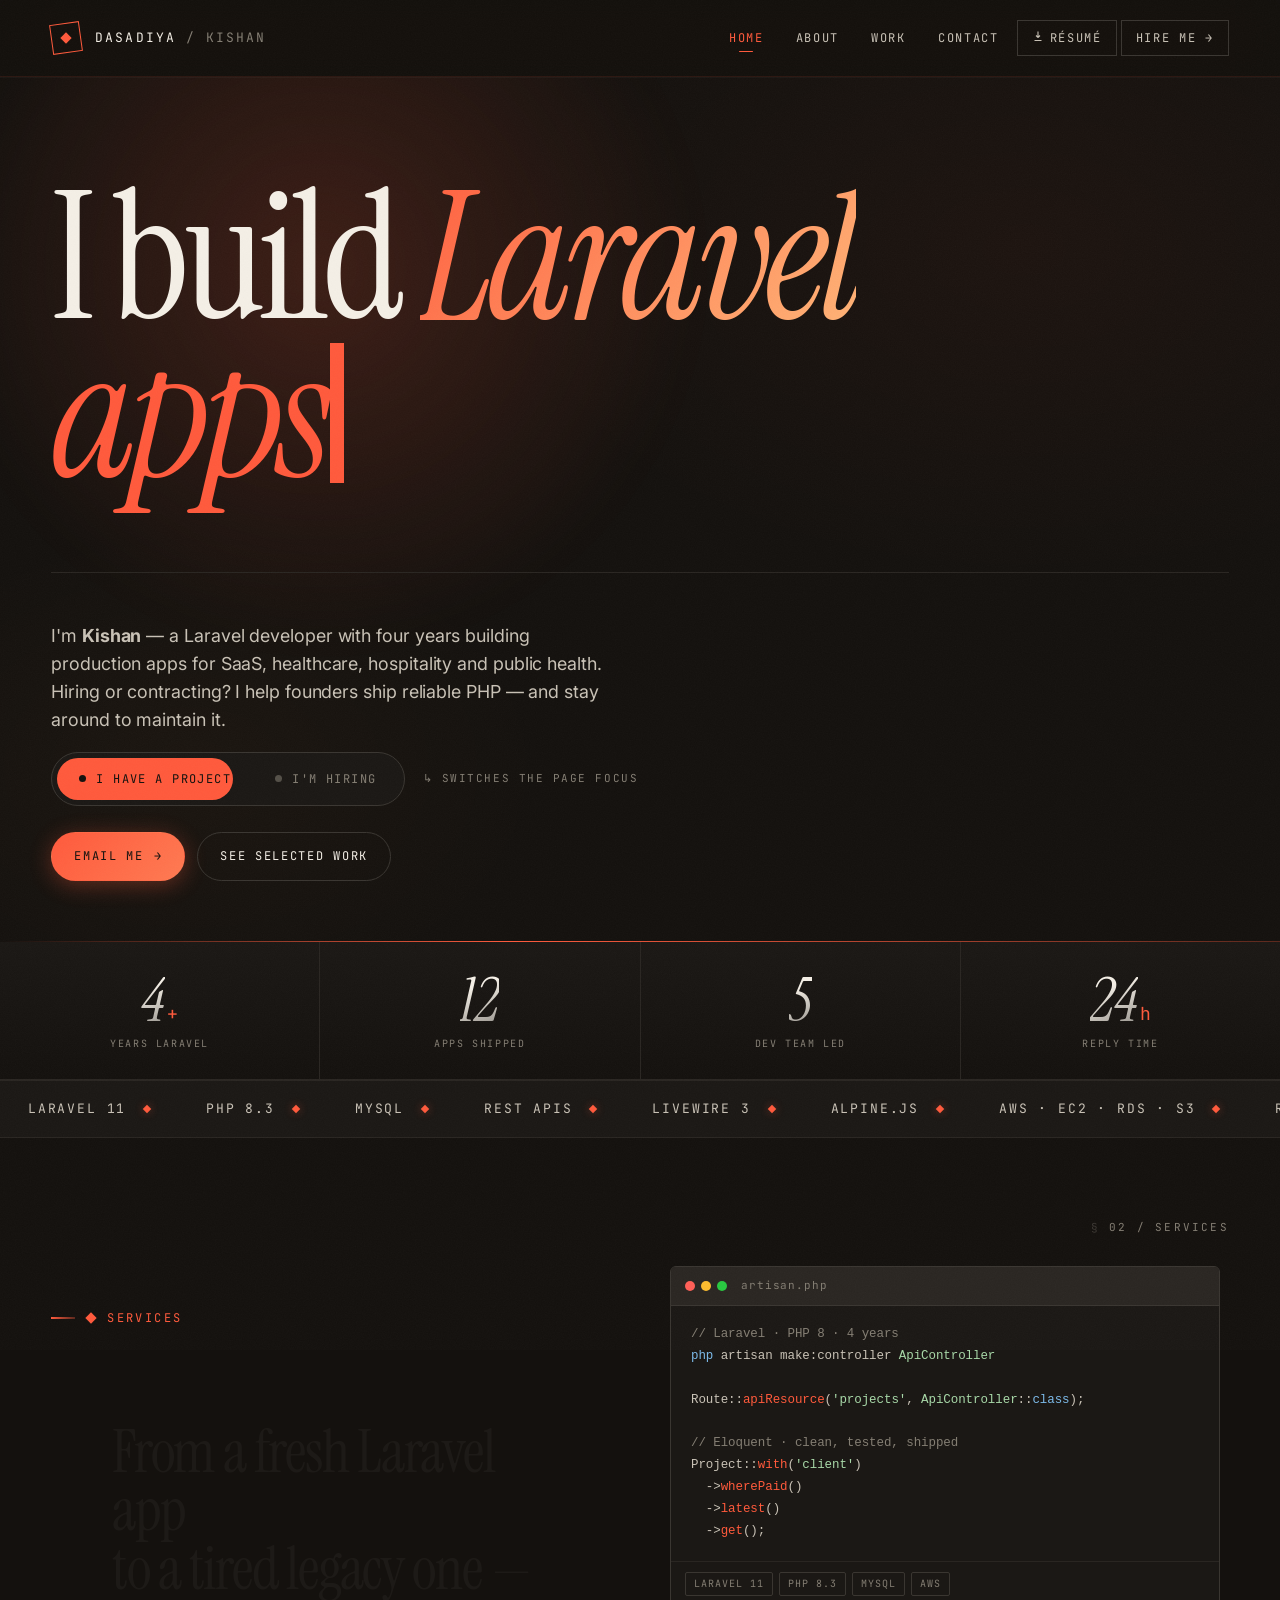
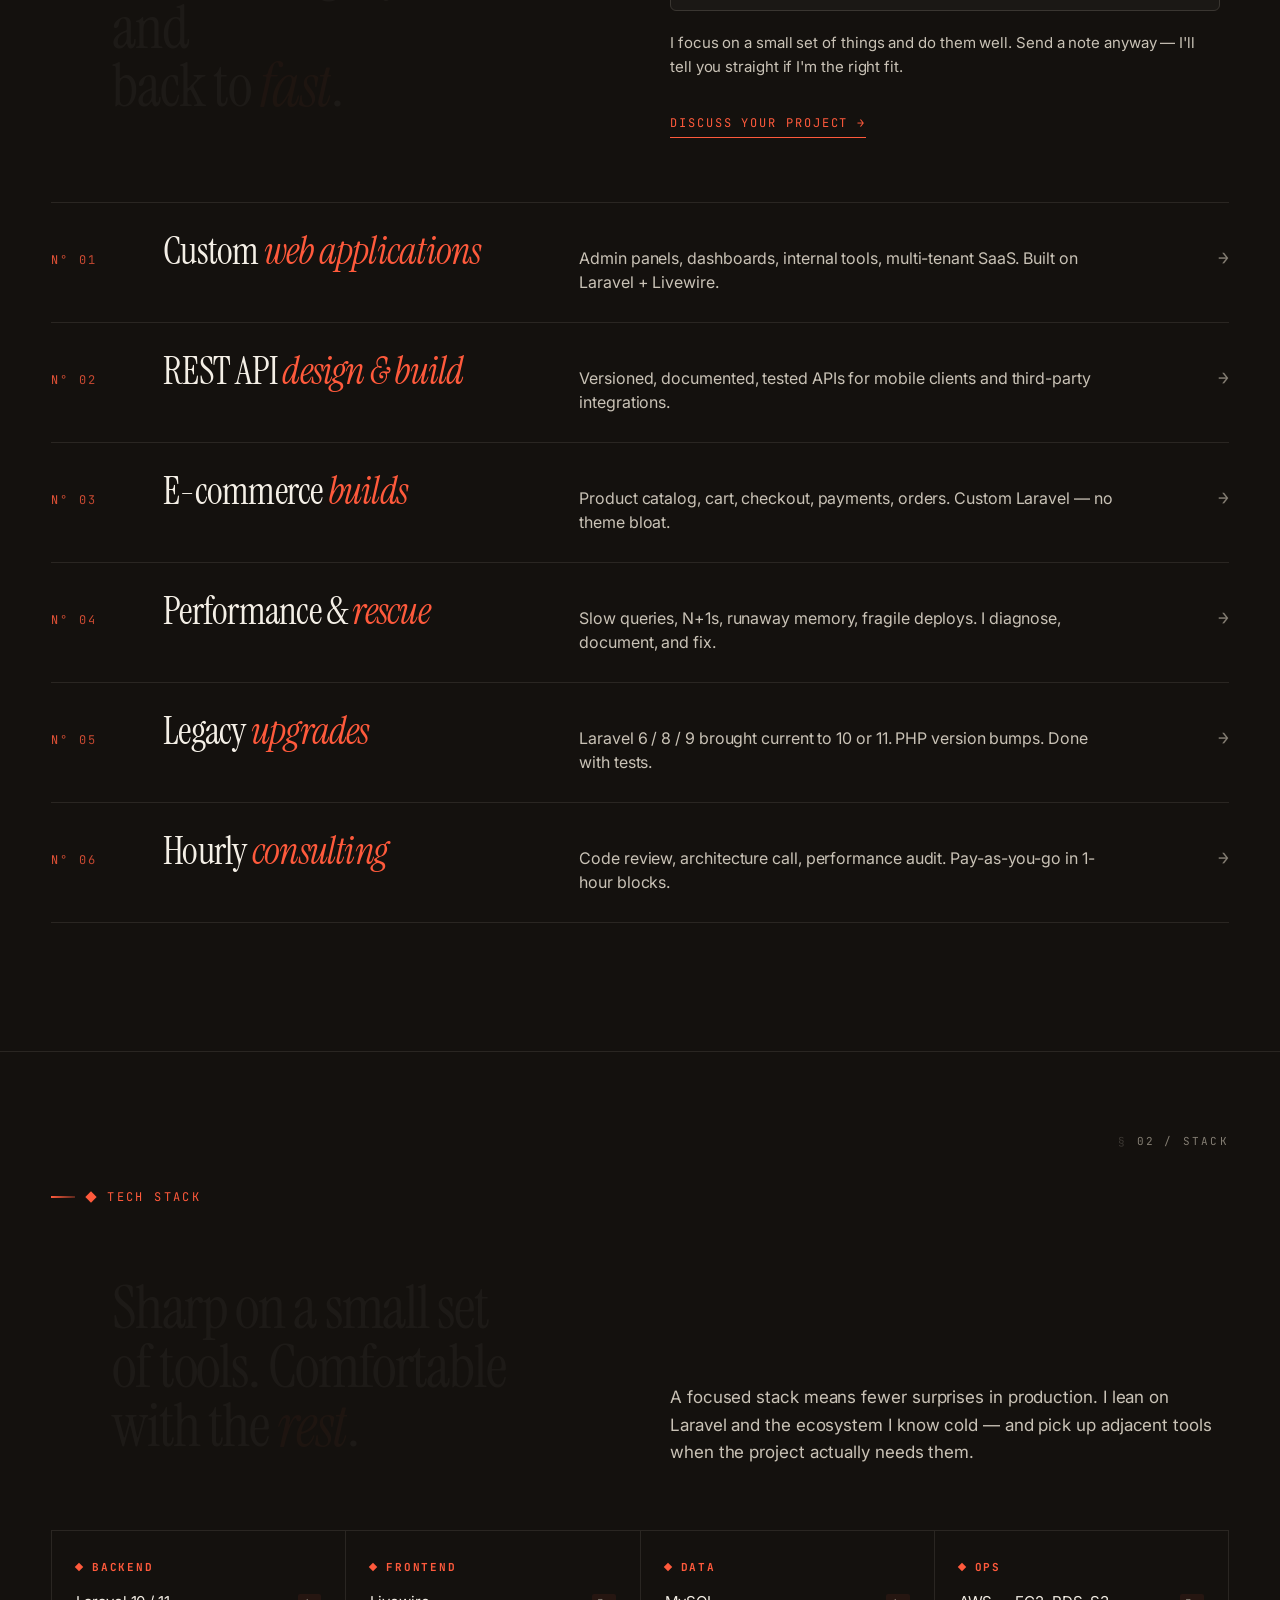
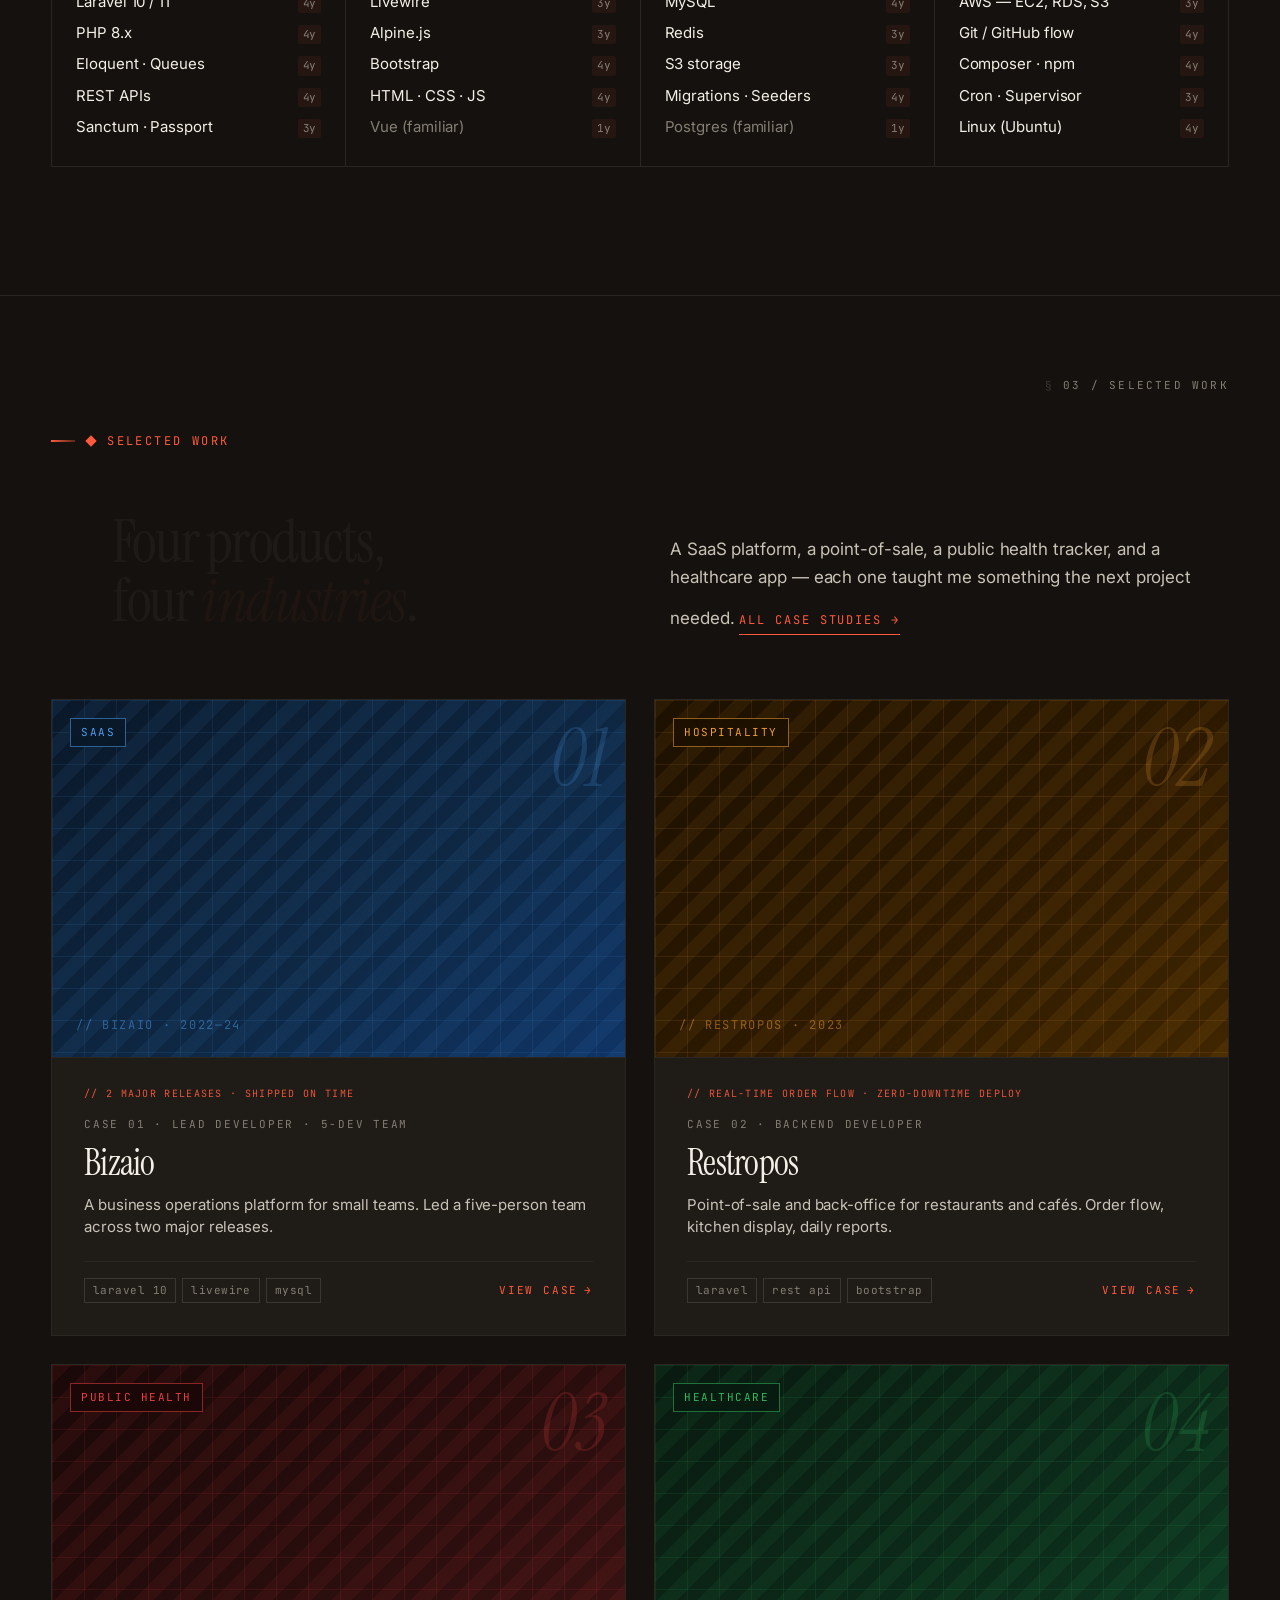
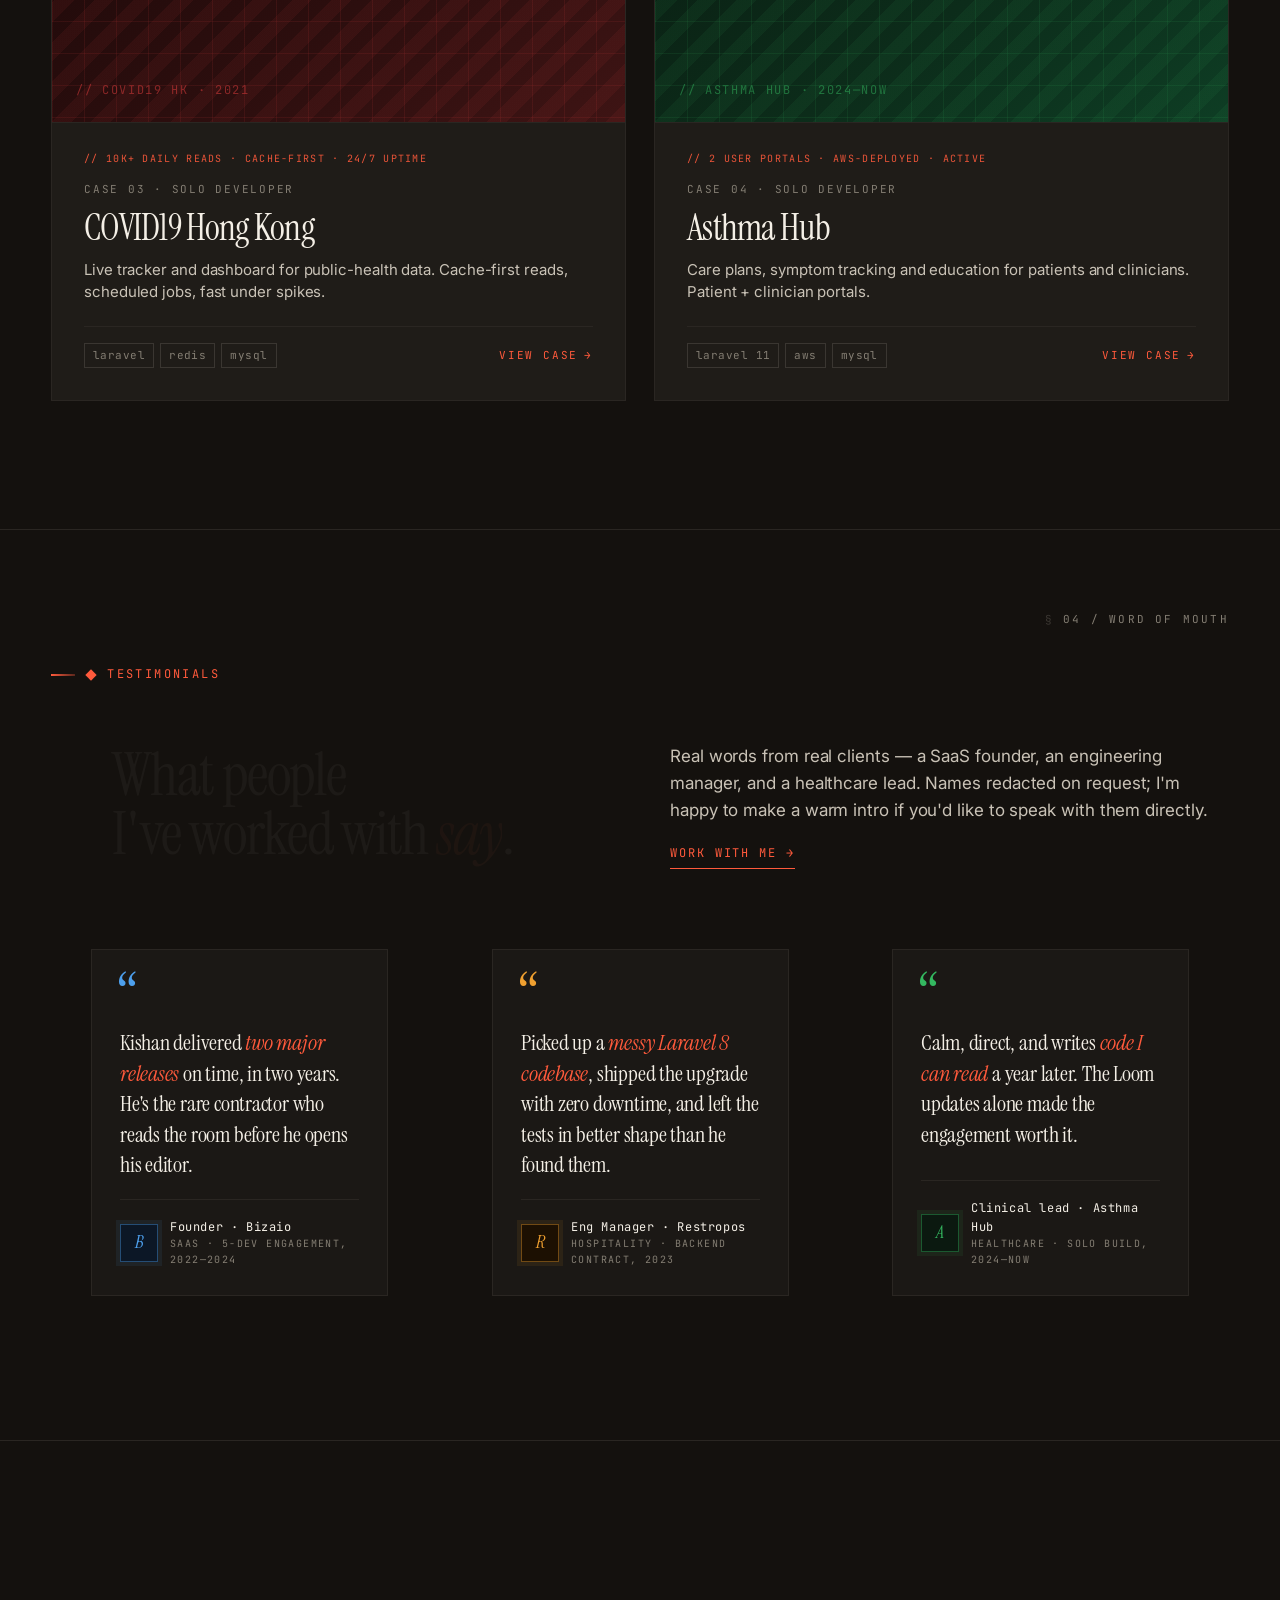
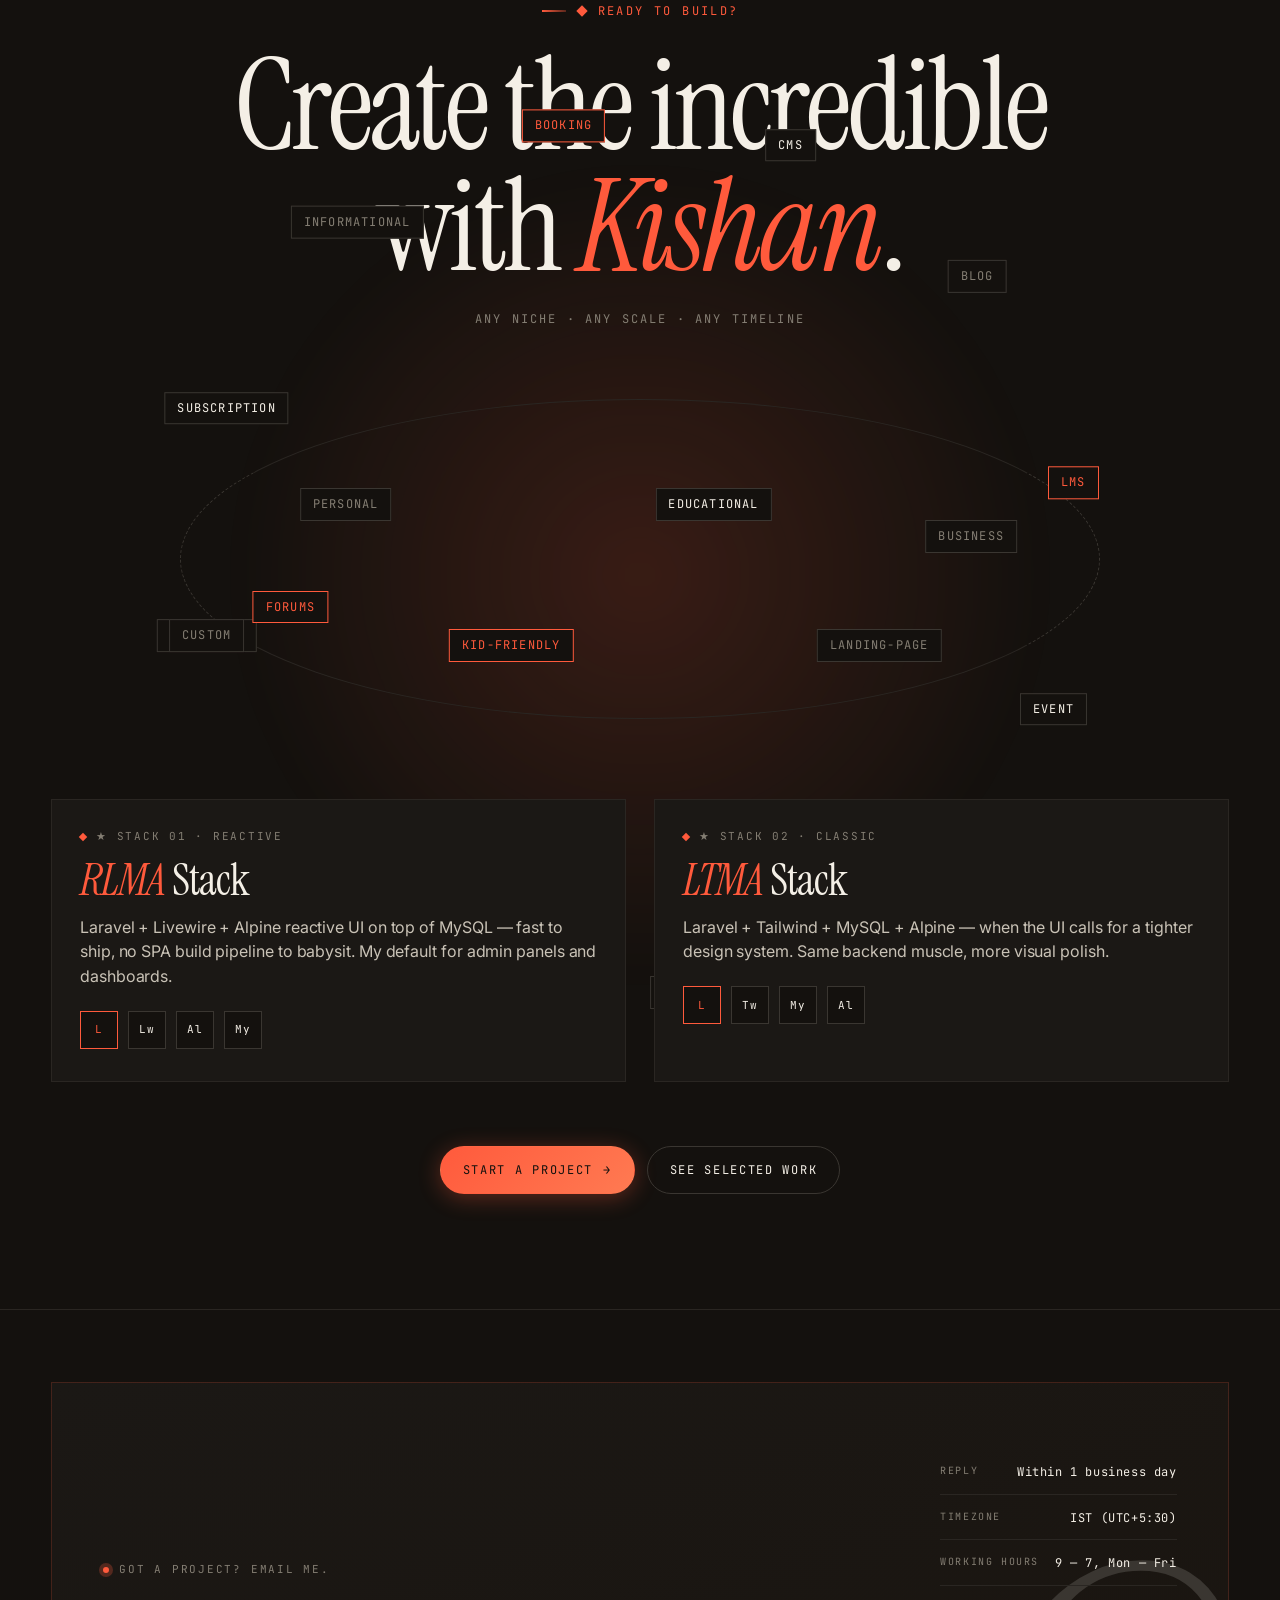
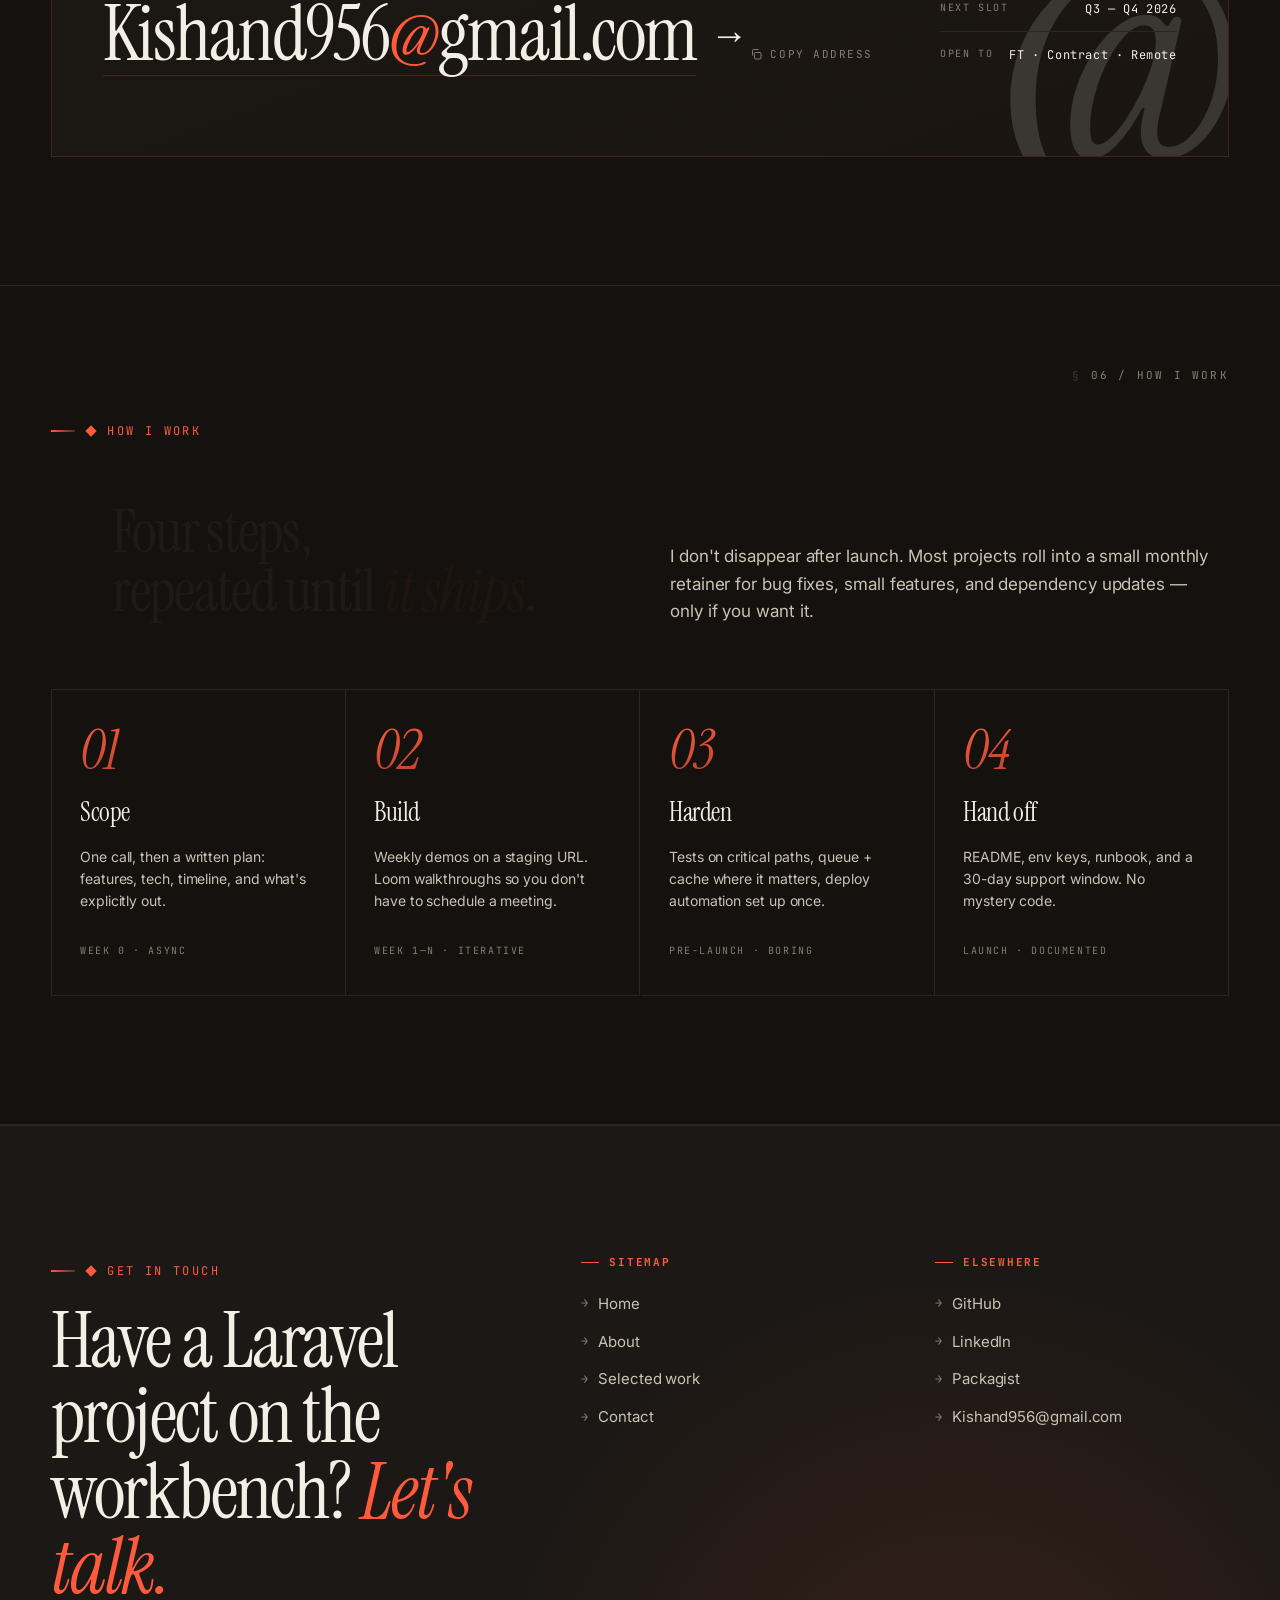
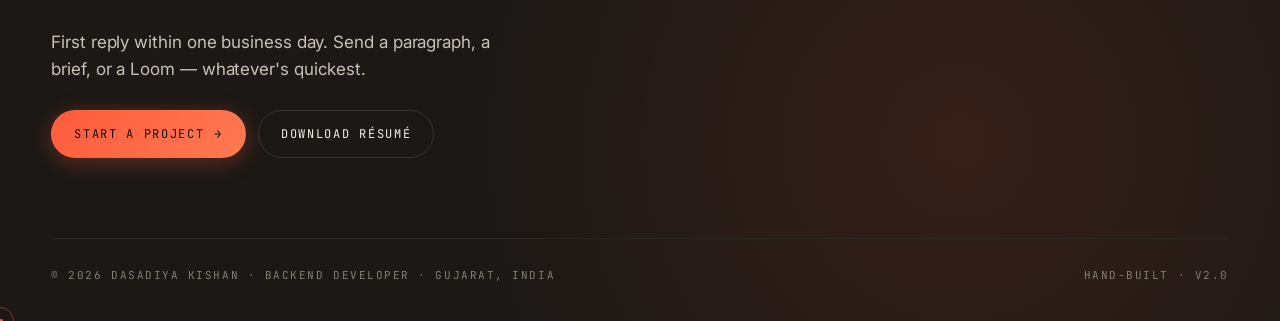
==== commit 8f0fc7e8: "Add Google Search Console verification to all pages Co-Authored-By: Claude Sonnet 4.6 <noreply@anthr" ====
--- a/index.html
+++ b/index.html
@@ -7,6 +7,7 @@
 <meta name="keywords" content="Laravel developer, PHP developer, SaaS developer India, REST API developer, hire Laravel developer, backend developer Gujarat">
 <meta name="author" content="Dasadiya Kishan">
 <meta name="robots" content="index, follow">
+<meta name="google-site-verification" content="YjB1RkMK8kQ8hIFM3nIycKze1BPQ2ybmDKR_i67ubCA">
 <meta name="theme-color" content="#14110E">
 <link rel="canonical" href="https://dasadiyakishan.github.io/">
 <link rel="icon" href="favicon.svg" type="image/svg+xml">
